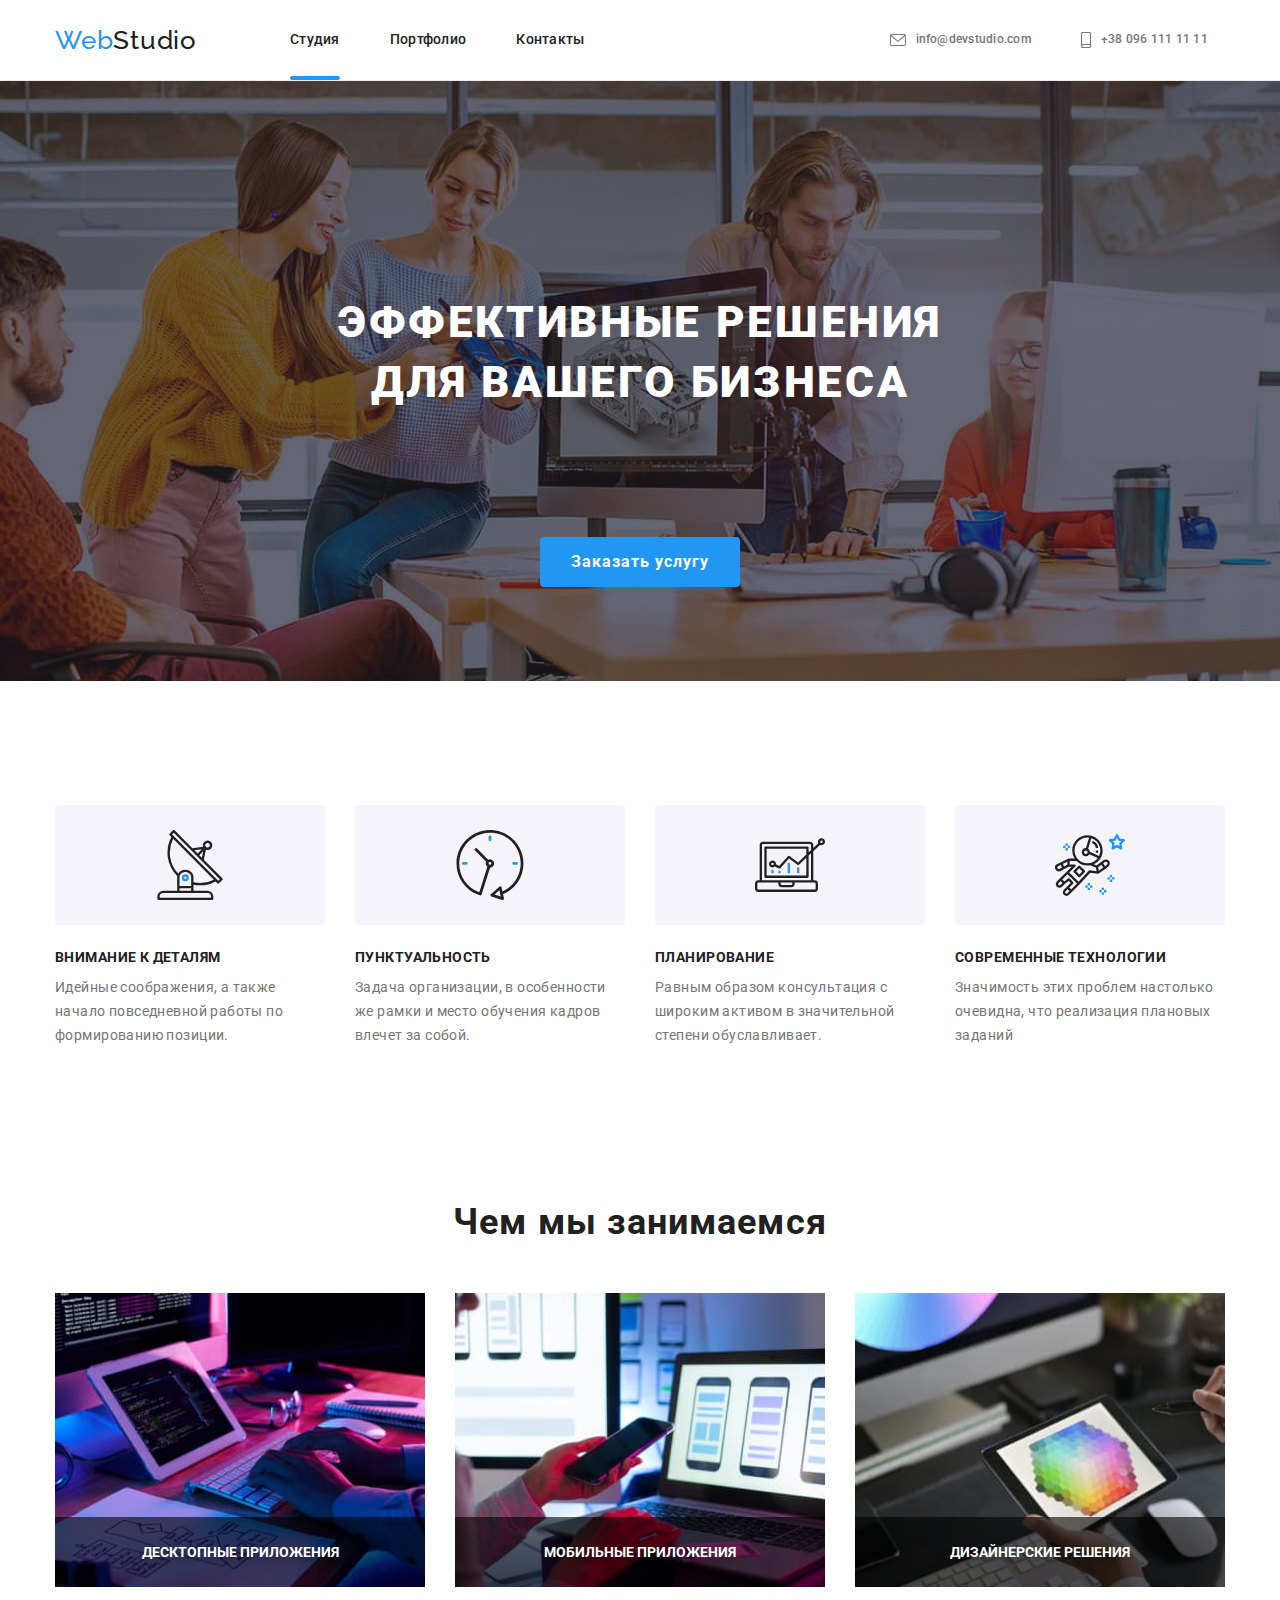
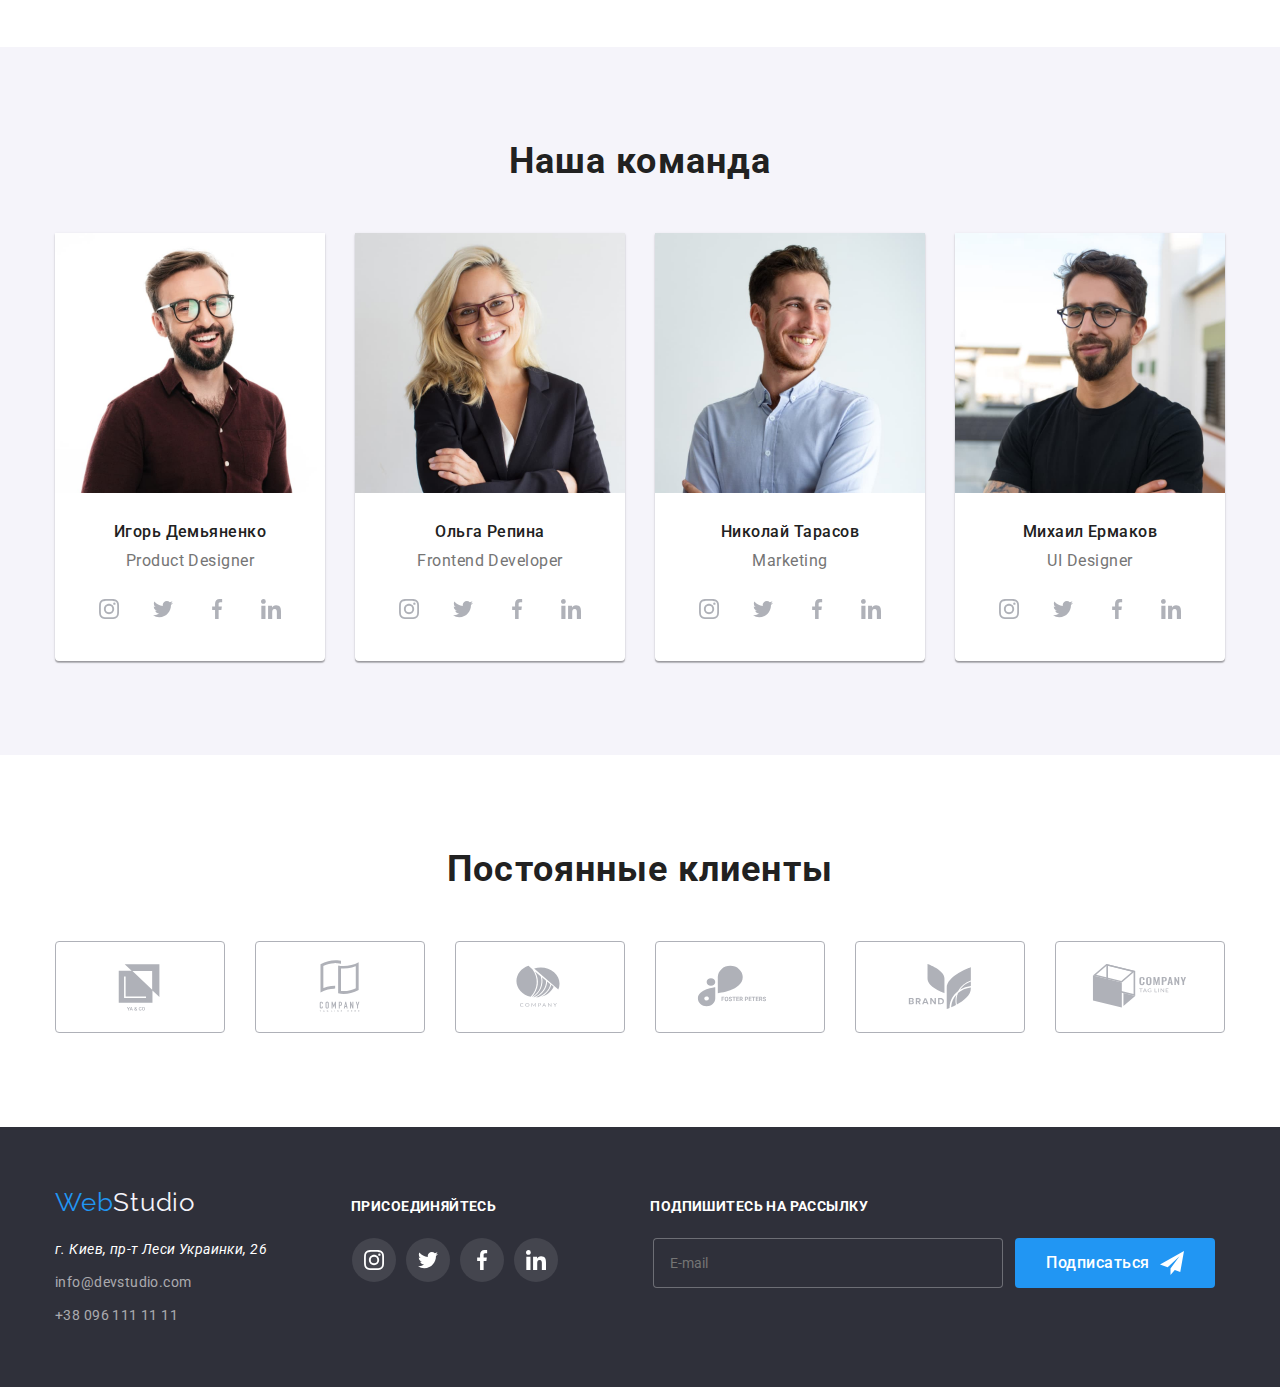
==== index.html @ 276375ad "12" ====
<!DOCTYPE html>
<html lang="ru">

<head>
  <meta charset="UTF-8" />
  <meta http-equiv="X-UA-Compatible" content="IE=edge" />
  <meta name="viewport" content="width=device-width, initial-scale=1.0" />
  <title>WebStudio</title>

  <!-- Fons -->
  <link rel="preconnect" href="https://fonts.googleapis.com">
  <link rel="preconnect" href="https://fonts.gstatic.com" crossorigin>
  <link href="https://fonts.googleapis.com/css2?family=Raleway:wght@700&family=Roboto:wght@400;500;700;900&display=swap"
    rel="stylesheet">

  <!-- Normalize -->

  <link rel="stylesheet" href="https://cdn.jsdelivr.net/npm/modern-normalize@1.1.0/modern-normalize.min.css">

  <!-- Castom styles -->
  <link rel="stylesheet" href="./css/main.min.css">
  <link rel="stylesheet" href="./css/styles.css">
</head>

<body>
  <!-- Heder section -->
  <header class=" header">
    <div class="container header-container">
      <a class="header-logo link" href="./index.html"><span class="span">Web</span>Studio</a>

      <button class="mobile-menu-btn" type="button" data-menu-button>
        <svg class="mobile-menu-icon" width="24" height="16">
          <use class="mobile-menu-burger" href="./images/image.svg#burger-open"></use>
          <use class="mobile-menu-close" href="./images/image.svg#burger-close"></use>
        </svg>
      </button>



      <nav class="header-nav">
        <ul class="header-list list">
          <li class="header-item">
            <a class="header-link link current-link" href="./index.html">Студия</a>
          </li>
          <li class="header-item">
            <a class="header-link link" href="./portfolio.html">Портфолио</a>
          </li>
          <li class="header-item">
            <a class="header-link link" href="">Контакты</a>
          </li>
        </ul>
      </nav>
      <div class="header-group">
        <a class="header-contact link header-group-mail header-mail-svg" href="mailto:info@devstudio.com">
          <svg class="header-contact-svg header-contact-mail-svg" width="16" height="12">
            <use href="./images/image.svg#icon-envelope"></use>
          </svg>info@devstudio.com
        </a>
        <a class="header-contact link" href="tel:+380961111111">
          <svg class="header-contact-svg" width="10" height="16">
            <use href="./images/image.svg#icon-smartphone"></use>
          </svg>+38 096 111 11 11
        </a>
      </div>
    </div>
  </header>

  <!-- Main content -->
  <main>
    <!-- Hero section -->
    <section class="hero">
      <div class="container">
        <h1 class="hero-h1">ЭФФЕКТИВНЫЕ РЕШЕНИЯ <br /> ДЛЯ ВАШЕГО БИЗНЕСА</h1>
        <button class="button" type="button" data-modal-open>Заказать услугу</button>
      </div>
    </section>

    <!-- About section -->
    <section class="about">
      <div class="about-div container">
        <ul class="about-container card-set list">
          <li class="about-container__item card-set__item">
            <div class="about-container__img">
              <svg class="" width="70" height="70">
                <use href="./images/image.svg#icon-antenna"></use>
              </svg>
            </div>
            <h3 class="about-h3">ВНИМАНИЕ К ДЕТАЛЯМ</h3>
            <p class="about-text">Идейные соображения, а также начало повседневной работы по
              формированию позиции.</p>
          </li>
          <li class="about-container__item card-set__item">
            <div class="about-container__img">
              <svg class="" width="70" height="70">
                <use href="./images/image.svg#icon-clock"></use>
              </svg>
            </div>
            <h3 class="about-h3">ПУНКТУАЛЬНОСТЬ</h3>
            <p class="about-text">Задача организации, в особенности же рамки и место обучения кадров
              влечет за собой.</p>
          </li>
          <li class="about-container__item card-set__item">
            <div class="about-container__img">
              <svg class="" width="70" height="70">
                <use href="./images/image.svg#icon-diagram"></use>
              </svg>
            </div>
            <h3 class="about-h3">ПЛАНИРОВАНИЕ</h3>
            <p class="about-text">Равным образом консультация с широким активом в значительной степени
              обуславливает.</p>
          </li>
          <li class="about-container__item card-set__item">
            <div class="about-container__img">
              <svg class="" width="70" height="70">
                <use href="./images/image.svg#icon-astronaut"></use>
              </svg>
            </div>
            <h3 class="about-h3">СОВРЕМЕННЫЕ ТЕХНОЛОГИИ</h3>
            <p class="about-text">Значимость этих проблем настолько очевидна, что реализация плановых
              заданий</p>
          </li>
        </ul>
      </div>
    </section>
    <!-- Services section -->
    <section class="services">
      <div class="container">
        <h2 class="title_h2">Чем мы занимаемся</h2>
        <ul class="services-list list card-set">
          <li class="services-item card-set__item">
            <div class="services-item__img">
              <img class="services-item__svg" src="./images/peculiarities-content/img-1.jpg"
                alt="Создание кода на планшете" width="370" height="294" />
              <p class="services-text">Десктопные приложения</p>
            </div>
          </li>
          <li class="services-item card-set__item">
            <div class="services-item__img">
              <img class="services-item__svg" src="./images/peculiarities-content/img-2.jpg"
                alt="Создание кода на телефоне" width="370" height="294" />
              <p class="services-text">Мобильные приложения</p>
            </div>
          </li>
          <li class="services-item card-set__item">
            <div class="services-item__img">
              <img class="services-item__svg" src="./images/peculiarities-content/img-3.jpg"
                alt="Создание векторного изображения" width="370" height="294" />
              <p class="services-text">Дизайнерские решения</p>
            </div>
          </li>
        </ul>
      </div>
    </section>
    <!-- Team section -->
    <section class="team">
      <div class="container">
        <h2 class="title_h2">Наша команда</h2>
        <ul class="team-list card-set list">
          <li class="team-item card-set__item">
            <img class="img_team" src="./images/team-content/img-1.jpg" alt="Игорь Демьяненко" width="270" height="" />
            <div class="team-card">
              <h3 class="team-item__name">Игорь Демьяненко</h3>
              <p class="team-item__job" lang="en">Product Designer</p>
              <ul class="team-list-icon list">
                <li class="team-list-icon__item">
                  <a class="team-list-icon__img link" href="">
                    <svg class="team-list-icon__svg" width="20" height="20">
                      <use href="./images/image.svg#icon-instagram"></use>
                    </svg>
                  </a>
                </li>
                <li class="team-list-icon__item">
                  <a class="team-list-icon__img link" href="">
                    <svg class="team-list-icon__svg" width="20" height="20">
                      <use href="./images/image.svg#icon-twitter"></use>
                    </svg>
                  </a>
                </li>
                <li class="team-list-icon__item">
                  <a class="team-list-icon__img link" href="">
                    <svg class="team-list-icon__svg" width="20" height="20">
                      <use href="./images/image.svg#icon-facebook"></use>
                    </svg>
                  </a>
                </li>
                <li class="team-list-icon__item">
                  <a class="team-list-icon__img link" href="">
                    <svg class="team-list-icon__svg" width="20" height="20">
                      <use href="./images/image.svg#icon-linkedin"></use>
                    </svg>
                  </a>
                </li>
              </ul>
            </div>
          </li>
          <li class="team-item card-set__item">
            <img class="img_team" src="./images/team-content/img-2.jpg" alt="Ольга Репина" width="270" height="260" />
            <div class="team-card">
              <h3 class="team-item__name">Ольга Репина</h3>
              <p class="team-item__job" lang="en">Frontend Developer</p>
              <ul class="team-list-icon list">
                <li class="team-list-icon__item">
                  <a class="team-list-icon__img link" href="">
                    <svg class="team-list-icon__svg" width="20" height="20">
                      <use href="./images/image.svg#icon-instagram"></use>
                    </svg>
                  </a>
                </li>
                <li class="team-list-icon__item">
                  <a class="team-list-icon__img link" href="">
                    <svg class="team-list-icon__svg" width="20" height="20">
                      <use href="./images/image.svg#icon-twitter"></use>
                    </svg>
                  </a>
                </li>
                <li class="team-list-icon__item">
                  <a class="team-list-icon__img link" href="">
                    <svg class="team-list-icon__svg" width="20" height="20">
                      <use href="./images/image.svg#icon-facebook"></use>
                    </svg>
                  </a>
                </li>
                <li class="team-list-icon__item">
                  <a class="team-list-icon__img link" href="">
                    <svg class="team-list-icon__svg" width="20" height="20">
                      <use href="./images/image.svg#icon-linkedin"></use>
                    </svg>
                  </a>
                </li>
              </ul>
            </div>
          </li>
          <li class="team-item card-set__item">
            <img class="img_team" src="./images/team-content/img-3.jpg" alt="Николай Тарасов" width="270"
              height="260" />
            <div class="team-card">
              <h3 class="team-item__name">Николай Тарасов</h3>
              <p class="team-item__job" lang="en">Marketing</p>
              <ul class="team-list-icon list">
                <li class="team-list-icon__item">
                  <a class="team-list-icon__img link" href="">
                    <svg class="team-list-icon__svg" width="20" height="20">
                      <use href="./images/image.svg#icon-instagram"></use>
                    </svg>
                  </a>
                </li>
                <li class="team-list-icon__item">
                  <a class="team-list-icon__img link" href="">
                    <svg class="team-list-icon__svg" width="20" height="20">
                      <use href="./images/image.svg#icon-twitter"></use>
                    </svg>
                  </a>
                </li>
                <li class="team-list-icon__item">
                  <a class="team-list-icon__img link" href="">
                    <svg class="team-list-icon__svg" width="20" height="20">
                      <use href="./images/image.svg#icon-facebook"></use>
                    </svg>
                  </a>
                </li>
                <li class="team-list-icon__item">
                  <a class="team-list-icon__img link" href="">
                    <svg class="team-list-icon__svg" width="20" height="20">
                      <use href="./images/image.svg#icon-linkedin"></use>
                    </svg>
                  </a>
                </li>
              </ul>
            </div>
          </li>
          <li class="team-item card-set__item">
            <img class="img_team" src="./images/team-content/img-4.jpg" alt="Михаил Ермаков" width="270" height="260" />
            <div class="team-card">
              <h3 class="team-item__name">Михаил Ермаков</h3>
              <p class="team-item__job" lang="en">UI Designer</p>
              <ul class="team-list-icon list">
                <li class="team-list-icon__item">
                  <a class="team-list-icon__img link" href="">
                    <svg class="team-list-icon__svg" width="20" height="20">
                      <use href="./images/image.svg#icon-instagram"></use>
                    </svg>
                  </a>
                </li>
                <li class="team-list-icon__item">
                  <a class="team-list-icon__img link" href="">
                    <svg class="team-list-icon__svg" width="20" height="20">
                      <use href="./images/image.svg#icon-twitter"></use>
                    </svg>
                  </a>
                </li>
                <li class="team-list-icon__item">
                  <a class="team-list-icon__img link" href="">
                    <svg class="team-list-icon__svg" width="20" height="20">
                      <use href="./images/image.svg#icon-facebook"></use>
                    </svg>
                  </a>
                </li>
                <li class="team-list-icon__item">
                  <a class="team-list-icon__img link" href="">
                    <svg class="team-list-icon__svg" width="20" height="20">
                      <use href="./images/image.svg#icon-linkedin"></use>
                    </svg>
                  </a>
                </li>
              </ul>
            </div>
          </li>
        </ul>
      </div>
    </section>
  </main>
  <!-- Customers -->
  <section class="customers">
    <div class="container">
      <h2 class="title_h2">Постоянные клиенты</h2>
      <ul class="customers-list list">
        <li class="customers-list_item">
          <a class="customers-list_button link" href="">
            <svg class="customers-list_svg" width="106" height="60">
              <use href="./images/image.svg#icon-logo-1"></use>
            </svg>
          </a>
        </li>
        <li class="customers-list_item">
          <a class="customers-list_button link" href="">
            <svg class="customers-list_svg" width="106" height="60">
              <use href="./images/image.svg#icon-logo-2"></use>
            </svg>
          </a>
        </li>
        <li class="customers-list_item">
          <a class="customers-list_button link" href="">
            <svg class="customers-list_svg" width="106" height="60">
              <use href="./images/image.svg#icon-logo-3"></use>
            </svg>
          </a>
        </li>
        <li class="customers-list_item">
          <a class="customers-list_button link" href="">
            <svg class="customers-list_svg" width="106" height="60">
              <use href="./images/image.svg#icon-logo-4"></use>
            </svg>
          </a>
        </li>
        <li class="customers-list_item">
          <a class="customers-list_button link" href="">
            <svg class="customers-list_svg" width="106" height="60">
              <use href="./images/image.svg#icon-logo-5"></use>
            </svg>
          </a>
        </li>
        <li class="customers-list_item">
          <a class="customers-list_button link" href="">
            <svg class="customers-list_svg" width="106" height="60">
              <use href="./images/image.svg#icon-logo-6"></use>
            </svg>
          </a>
        </li>
      </ul>
    </div>
  </section>

  <!-- Footer section -->

  <footer class="footer">
    <div class="footer-had container">
      <a class="logo" href="./index.html" lang="en"><span class="span">Web</span>Studio</a>
      <h2 class="footer-h2">ПРИСОЕДИНЯЙТЕСЬ</h2>
      <h2 class="footer-newsletter">Подпишитесь на рассылку</h2>


    </div>
    <div class="container footer-adress-all">
      <div class="footer-address">
        <address class="footer-address-title">
          <a class="address link" href="https://goo.gl/maps/yoaocX4PHPZH4iD27">г. Киев, пр-т Леси Украинки,
            26</a>
        </address>
        <ul class="list">
          <li><a class="contact link footer-list-item" href="mailto:info@devstudio.com">info@devstudio.com</a>
          </li>
          <li><a class="contact link" href="tel:+380961111111">+38 096 111 11 11</a></li>
        </ul>
      </div>
      <h2 class="footer-h2-new">ПРИСОЕДИНЯЙТЕСЬ</h2>
      <div class="footer-soucial">
        <ul class="list-icon-f list">
          <li class="team-item-icon-f">
            <a class="team-icon-a-f link" href="">
              <svg class="team-icon-svg-f" width="20" height="20">
                <use href="./images/image.svg#icon-instagram"></use>
              </svg>
            </a>
          </li>
          <li class="team-item-icon-f">
            <a class="team-icon-a-f link" href="">
              <svg class="team-icon-svg-f" width="20" height="20">
                <use href="./images/image.svg#icon-twitter"></use>
              </svg>
            </a>
          </li>
          <li class="team-item-icon-f">
            <a class="team-icon-a-f link" href="">
              <svg class="team-icon-svg-f" width="20" height="20">
                <use href="./images/image.svg#icon-facebook"></use>
              </svg>
            </a>
          </li>
          <li class="team-item-icon-f">
            <a class="team-icon-a-f link" href="">
              <svg class="team-icon-svg-f" width="20" height="20">
                <use href="./images/image.svg#icon-linkedin"></use>
              </svg>
            </a>
          </li>
        </ul>
      </div>
      <h2 class="footer-newsletter-new">Подпишитесь на рассылку</h2>
      <div class="footer-label">
        <form class="footer-sing">
          <label>
            <input class="footer-input-email" type="email" name="email" placeholder="E-mail">
          </label>
          <button class="footer-buttun-sing" type="submit"><span class="footer-button-subscribe">Подписаться</span>
            <svg class="footer-buttun-sing-svg" width="24" height="24">
              <use href="./images/image.svg#icon-telegram"></use>
            </svg>
          </button>
        </form>
      </div>
    </div>
    <h2 class="footer-newsletter-new-tablet">Подпишитесь на рассылку</h2>
    <div class="footer-label-new">
      <form class="footer-sing">
        <label>
          <input class="footer-input-email" type="email" name="email" placeholder="E-mail">
        </label>
        <button class="footer-buttun-sing" type="submit"><span class="footer-button-subscribe">Подписаться</span>
          <svg class="footer-buttun-sing-svg" width="24" height="24">
            <use href="./images/image.svg#icon-telegram"></use>
          </svg>
        </button>
      </form>
    </div>
  </footer>

  <!-- Модалка -->
  <div class="backdrop is-hidden" data-modal>
    <div class="modal">
      <button class="button-close" type="button" data-modal-close>
        <svg class="button-svg" width="18" height="18">
          <use href="./images/image.svg#button_clouse"></use>
        </svg>
      </button>
      <form class="modal-form">
        <h2 class="modal-text">Оставьте свои данные, мы вам перезвоним</h2>
        <div class="modal-field">
          <label for="name" class="form-label">Имя</label>
          <div class="modal_icon">
            <svg class="form-icon" width="18" height="18">
              <use href="./images/image.svg#icon-person"></use>
            </svg>
            <input type="text" class="form-input" name="name" id="name" />
          </div>
        </div>
        <div class="modal-field">
          <label for="tel" class="form-label">Телефон</label>
          <div class="modal_icon">
            <svg class="form-icon" width="18" height="18">
              <use href="./images/image.svg#icon-phone"></use>
            </svg>
            <input type="tel" class="form-input" name="tel" id="tel" />
          </div>
        </div>
        <div class="modal-field">
          <label for="mail" class="form-label">Почта</label>
          <div class="modal_icon">
            <svg class="form-icon" width="18" height="18">
              <use href="./images/image.svg#icon-email-black"></use>
            </svg>
            <input type="email" class="form-input" name="mail" id="mail" />
          </div>
        </div>
        <div class="modal-field">
          <label for="comment" class="form-label">Комментарий</label>
          <textarea name="" class="form-textarea" id="comment" rows="10" placeholder="Введите текст"></textarea>
        </div>
        <div class="modal-checkbox">
          <label class="modal-polici">
            <input type="checkbox" class="form-checkbox-input" name="topic" value="polici" id="polici">
            <span class="form-icon-checkbox"></span>
            <span class="form-checkbox-agreement">
              Cоглашаюсь с рассылкой и принимаю<a class="modal-polici-link" href="">Условия договора</a>
            </span>
          </label>
        </div>
        <button class="modal-button" type="submit">Отправить</button>
      </form>
    </div>
  </div>

  <!-- Мобільне меню -->
  <div class="mobile-menu" data-menu>
    <ul class="mobile-menu-nav list">
      <li class="mobile-menu-nav-item">
        <a class="link current-mobile-menu" href="./index.html">Студия</a>
      </li>
      <li class="mobile-menu-nav-item">
        <a class="link mob-menu-color" href="./portfolio.html">Портфолио</a>
      </li>
      <li class="mobile-menu-nav-item">
        <a class="link mob-menu-color" href="">Контакты</a>
      </li>
    </ul>
    <ul class="mobile-menu-contacts list">
      <li class="mobile-menu-contacts-item">
        <a class="link accent" href="tel:+380961111111">+38 096 111 11 11</a>
      </li>
      <li class="mobile-menu-contacts-item">
        <a class="link mob-menu-color" href="mailto:info@devstudio.com">info@devstudio.com</a>
      </li>
    </ul>
    <ul class="mobile-menu-socials list">
      <li class="mobile-menu-socials-item">
        <a class="mobile-menu-socials-link mob-menu-color link" href="">Instagram</a>
      </li>
      <li class="mobile-menu-socials-item">
        <a class="mobile-menu-socials-link mob-menu-color link" href="">Twitter</a>
      </li>
      <li class="mobile-menu-socials-item">
        <a class="mobile-menu-socials-link mob-menu-color link" href="">Facebook</a>
      </li>
      <li class="mobile-menu-socials-item">
        <a class="mobile-menu-socials-link mob-menu-color link" href="">LinkedIn</a>
      </li>
    </ul>
  </div>

  <script src="./js/modal.js"></script>
  <script src="./js/menu.js"></script>
</body>

</html>
---- css/main.min.css ----
:root{--main-font: "Roboto";--secondary-font: "Raleway";--acent-color: #2196f3;--secondary-color: #188ce8;--white-color: white;--border-bottom-color: #ececec;--header-color: #212121;--label-color: #757575;--border-checkbox: #2a2a2a;--logo-color:#f5f4fa;--footer-backgroung:#2f303a;--modal-form:rgba(33, 33, 33, 0.2);--border-color:#eeeeee;--team-list-color:#afb1b8;--items: 4;--indent: 30px;--anim-slow: 250ms cubic-bezier(0.4, 0, 0.2, 1)}body{font-family:"Roboto",sans-serif;font-size:14px;line-height:1.71}h1,h2,h3,h4,p{margin:0}.img{display:block;max-width:100%;height:auto}.link{text-decoration:none}.list{list-style:none;margin:0;padding:0}.pading{padding:0}.img_team{display:block;width:100%;height:auto}.card-set{display:-webkit-box;display:-ms-flexbox;display:flex;-ms-flex-wrap:wrap;flex-wrap:wrap;gap:var(--indent)}.card-set__item{-ms-flex-preferred-size:calc((100% - var(--indent)*(var(--items) - 1))/var(--items));flex-basis:calc((100% - var(--indent)*(var(--items) - 1))/var(--items))}.button-close{position:absolute;-webkit-transform:translate(-25%, 25%);transform:translate(-25%, 25%);top:0;right:0;display:-webkit-box;display:-ms-flexbox;display:flex;-webkit-box-align:center;-ms-flex-align:center;align-items:center;-webkit-box-pack:center;-ms-flex-pack:center;justify-content:center;width:30px;height:30px;border:1px solid rgba(0,0,0,.1);border-radius:50%;background-color:var(--white-color);cursor:pointer;-webkit-transition:var(--anim-slow);transition:var(--anim-slow)}.button-close:hover,.button-close:focus{fill:var(--secondary-color);border-color:var(--secondary-color);-webkit-transition:var(--anim-slow);transition:var(--anim-slow)}.hero .button{font-family:"roboto",sans-serif;font-weight:700;font-size:16px;line-height:1.88;letter-spacing:.06em;color:var(--white-color);background-color:var(--acent-color);border:none;cursor:pointer;margin-top:30px;width:200px;height:50px;border-radius:4px;-webkit-transition:var(--anim-slow);transition:var(--anim-slow)}.hero .button.button:hover,.hero .button .button:focus{background-color:var(--secondary-color);-webkit-transition:var(--anim-slow);transition:var(--anim-slow)}.modal-button{margin-left:auto;margin-right:auto;margin-top:25px;width:200px;height:50px;border-radius:4px;background-color:var(--acent-color);border:none;color:var(--white-color);-webkit-transition:var(--anim-slow);transition:var(--anim-slow);cursor:pointer;-webkit-box-shadow:0px 1px 1px rgba(0,0,0,.12),0px 4px 4px rgba(0,0,0,.06),1px 4px 6px rgba(0,0,0,.16);box-shadow:0px 1px 1px rgba(0,0,0,.12),0px 4px 4px rgba(0,0,0,.06),1px 4px 6px rgba(0,0,0,.16);font-size:16px;font-weight:700;line-height:1.88;letter-spacing:.06em}.modal-button:hover,.modal-button:focus{background-color:var(--secondary-color);-webkit-transition:var(--anim-slow);transition:var(--anim-slow)}.container{width:100%;padding-left:15px;padding-right:15px;margin-left:auto;margin-right:auto}@media screen and (min-width: 480px){.container{max-width:480px}}@media screen and (min-width: 768px){.container{max-width:768px}}@media screen and (min-width: 1200px){.container{max-width:1200px}}.span{color:var(--acent-color)}.current-link{position:relative;color:var(--acent-color);display:-webkit-box;display:-ms-flexbox;display:flex;-webkit-box-align:center;-ms-flex-align:center;align-items:center}.current-link::before{content:"";position:absolute;bottom:0%;left:0%;width:100%;height:4px;display:inline-block;margin-right:10px;background-color:var(--acent-color);border-radius:2px}.backdrop{position:fixed;top:0;left:0;width:100%;height:100%;background-color:rgba(0,0,0,.2);opacity:1;-webkit-transition:opacity var(--anim-slow);transition:opacity var(--anim-slow)}.backdrop.is-hidden{opacity:0;pointer-events:none}.backdrop.is-hidden .modal{-webkit-transform:translate(-50%, -50%) scale(0.3);transform:translate(-50%, -50%) scale(0.3)}.mobile-menu-btn{background-color:rgba(0,0,0,0);border:none;width:40px;height:40px;display:-webkit-box;display:-ms-flexbox;display:flex;-webkit-box-align:center;-ms-flex-align:center;align-items:center;-webkit-box-pack:center;-ms-flex-pack:center;justify-content:center;margin-left:auto;z-index:1000}@media screen and (min-width: 768px){.mobile-menu-btn{display:none}}.mobile-menu-btn.is-open .mobile-menu-burger{opacity:0}.mobile-menu-close{opacity:0}.mobile-menu-btn.is-open .mobile-menu-close{opacity:1}.mobile-menu-btn:active{fill:var(--acent-color)}.mobile-menu{position:fixed;top:0;left:0;z-index:100;-webkit-transform:translateX(100%);transform:translateX(100%);width:100%;height:100%;padding:48px 40px;display:-webkit-box;display:-ms-flexbox;display:flex;-webkit-box-orient:vertical;-webkit-box-direction:normal;-ms-flex-direction:column;flex-direction:column;background-color:var(--white-color);-webkit-transition:-webkit-transform var(--anim-slow);transition:-webkit-transform var(--anim-slow);transition:transform var(--anim-slow);transition:transform var(--anim-slow), -webkit-transform var(--anim-slow)}.mobile-menu.is-open{-webkit-transform:translateX(0);transform:translateX(0)}.mobile-menu-nav{margin-bottom:auto;font-weight:500;font-size:40px;line-height:1.18;letter-spacing:.02em}.mobile-menu-nav-item:not(:last-child){margin-bottom:32px}.mobile-menu-nav-item .current-mobile-menu{color:#2196f3}.mobile-menu-contacts{margin-bottom:64px;font-weight:500;font-size:24px;line-height:1.22;letter-spacing:.02em;color:var(--label-color)}.mobile-menu-contacts-item:not(:last-child){margin-bottom:32px}.mobile-menu-contacts-item .accent{font-size:34px;color:var(--acent-color)}.mobile-menu-socials{display:-webkit-box;display:-ms-flexbox;display:flex;-webkit-box-align:center;-ms-flex-align:center;align-items:center;-ms-flex-wrap:wrap;flex-wrap:wrap;gap:10px;font-weight:500;font-size:18px;line-height:1.22;letter-spacing:.02em;color:var(--acent-color)}.mobile-menu-socials-item:not(:last-child) .mobile-menu-socials-link{padding-right:10px;border-right:1px solid rgba(33,33,33,.2)}.mob-menu-color{color:var(--header-color)}.mob-menu-color-contacts{color:var(--label-color)}.header-nav{display:none}@media screen and (min-width: 768px){.header-nav{display:block}}@media screen and (min-width: 1200px){.header-nav{display:block}}.header-group{display:none}@media screen and (min-width: 768px){.header-group{display:block;margin-left:80px}}@media screen and (min-width: 1200px){.header-group{display:-webkit-box;display:-ms-flexbox;display:flex;gap:50px;margin-left:305px}}.header{display:-webkit-box;display:-ms-flexbox;display:flex;font-weight:500;font-size:14px;line-height:1.14;letter-spacing:.02em;color:var(--header-color);border-bottom-width:1px;border-bottom-style:solid;border-bottom-color:var(--border-bottom-color);z-index:10}.header .header-logo{font-family:var(--secondary-font);font-size:26px;line-height:1.19;letter-spacing:.03em;text-decoration:none;color:var(--header-color)}.header .header-container{display:-webkit-box;display:-ms-flexbox;display:flex;-webkit-box-align:center;-ms-flex-align:center;align-items:center}.header-list{display:-webkit-box;display:-ms-flexbox;display:flex;-ms-flex-wrap:wrap-reverse;flex-wrap:wrap-reverse;gap:50px}@media screen and (min-width: 768px){.header-list{margin-left:78px}}@media screen and (min-width: 1200px){.header-list{margin-left:93px}}.header-link{position:relative;display:block;padding-top:32px;padding-bottom:32px;font-weight:500;font-size:14px;line-height:1.14;letter-spacing:.02em;color:var(--header-color);-webkit-transition:var(--anim-slow);transition:var(--anim-slow)}.header-link::after{content:"";position:absolute;left:0%;bottom:0%;display:block;width:100%;height:4px;background-color:var(--acent-color);border-radius:2px;display:none}.header-link:hover::after{display:block}.header-link:hover,.header-link:focus{color:var(--acent-color)}.header-contact-svg{fill:currentColor;margin-right:10px;text-align:center}.header-contact{display:-webkit-box;display:-ms-flexbox;display:flex;-webkit-box-align:center;-ms-flex-align:center;align-items:center;font-weight:500;font-size:14px;line-height:1.14;letter-spacing:.02em;color:var(--label-color);-webkit-transition:var(--anim-slow);transition:var(--anim-slow)}@media screen and (min-width: 768px){.header-contact{font-size:12px;line-height:1.16;letter-spacing:.02em;color:#757575}}.header-contact:hover,.header-contact:focus{color:var(--acent-color)}@media screen and (min-width: 768px){.header-group-mail{padding-bottom:10px}}@media screen and (min-width: 1200px){.header-group-mail{padding-bottom:0}}.hero{background-color:var(--footer-backgroung);text-align:center;padding-top:200px;padding-bottom:200px;background:-webkit-gradient(linear, left top, right top, from(rgba(47, 48, 58, 0.4)), to(rgba(47, 48, 58, 0.4))),url(../images/unique-content/img_bg.jpg);background:linear-gradient(to right, rgba(47, 48, 58, 0.4), rgba(47, 48, 58, 0.4)),url(../images/unique-content/img_bg.jpg);background-repeat:no-repeat;background-position:center;background-size:cover;max-width:480px;max-height:400px;margin-left:auto;margin-right:auto}@media screen and (min-width: 768px){.hero{padding-top:60px;padding-bottom:60px;max-width:758px;max-height:400px}}@media screen and (min-width: 1200px){.hero{padding-top:118px;padding-bottom:118px;max-width:1600px;max-height:600px}}.hero-h1{font-weight:900;font-size:26px;line-height:1.62;text-align:center;letter-spacing:.06em;color:var(--white-color)}@media screen and (min-width: 768px){.hero-h1{padding-top:60px;padding-bottom:60px}}@media screen and (min-width: 1200px){.hero-h1{padding-top:94px;padding-bottom:94px;font-size:44px;line-height:1.36;text-align:center}}.modal{position:absolute;top:50%;left:50%;width:450px;height:609px;background-color:var(--white-color);border-radius:5px;-webkit-transform:translate(-50%, -50%) scale(1);transform:translate(-50%, -50%) scale(1);-webkit-transition:var(--anim-slow);transition:var(--anim-slow)}@media screen and (min-width: 1200px){.modal{width:528px;height:581px}}.modal-form{padding:40px;display:-webkit-box;display:-ms-flexbox;display:flex;-webkit-box-orient:vertical;-webkit-box-direction:normal;-ms-flex-direction:column;flex-direction:column;width:100%;color:var(--modal-form)}.modal-text{color:var(--header-color);width:370px;line-height:1.15;display:-webkit-box;display:-ms-flexbox;display:flex;-webkit-box-pack:center;-ms-flex-pack:center;justify-content:center;text-align:center}@media screen and (min-width: 1200px){.modal-text{width:448px;line-height:1.15}}.modal-field{display:-webkit-box;display:-ms-flexbox;display:flex;-webkit-box-orient:vertical;-webkit-box-direction:normal;-ms-flex-direction:column;flex-direction:column;text-align:left;margin-top:10px;font-size:12px;line-height:1.4}.modal-field:first-child{margin-top:0}.modal-field input{padding-left:36px;padding-top:11px;padding-bottom:11px}.modal-field textarea{padding:12px 16px}.form-label{color:var(--label-color);margin-bottom:4px}.form-checkbox-input{position:absolute;white-space:nowrap;width:1px;height:1px;overflow:hidden;border:0;padding:0;clip:rect(0 0 0 0);-webkit-clip-path:inset(50%);clip-path:inset(50%);margin:-1px}.form-checkbox-agreement{margin-left:4px;font-size:12px;line-height:1.16;letter-spacing:.03em;-webkit-user-select:none;-moz-user-select:none;-ms-user-select:none;user-select:none}@media screen and (min-width: 1200px){.form-checkbox-agreement{font-size:14px;line-height:1.46}}.modal-polici{display:-webkit-box;display:-ms-flexbox;display:flex;-webkit-box-align:center;-ms-flex-align:center;align-items:center;-webkit-box-pack:center;-ms-flex-pack:center;justify-content:center;color:var(--label-color)}.modal-polici-link{margin-left:4px;color:var(--acent-color)}.modal_icon{position:relative}.form-icon{position:absolute;top:27%;-webkit-transform:translate(60%);transform:translate(60%)}.form-input{width:370px;height:40px;cursor:pointer;border:1px solid rgba(33,33,33,.2);border-radius:4px;-webkit-transition:var(--anim-slow);transition:var(--anim-slow)}.form-input:focus{outline:var(--acent-color);border:1px solid var(--secondary-color);-webkit-transition:var(--anim-slow);transition:var(--anim-slow)}@media screen and (min-width: 1200px){.form-input{width:448px}}.form-textarea{display:block;resize:none;height:120px;cursor:pointer;border:1px solid rgba(33,33,33,.2);border-radius:4px}.form-textarea:focus{outline:var(--acent-color);border:1px solid var(--secondary-color);-webkit-transition:var(--anim-slow);transition:var(--anim-slow)}.modal_icon:focus-within .form-icon{fill:var(--acent-color);outline:var(--acent-color);-webkit-transition:var(--anim-slow);transition:var(--anim-slow)}.form-icon-checkbox{display:-webkit-box;display:-ms-flexbox;display:flex;-webkit-box-pack:center;-ms-flex-pack:center;justify-content:center;-webkit-box-align:center;-ms-flex-align:center;align-items:center;width:15px;height:15px;border:2px solid var(--border-checkbox);border-radius:4px;background-repeat:no-repeat;background-position:center}.form-checkbox-input:checked+.form-icon-checkbox{border-color:var(--acent-color);background-color:var(--acent-color);background-image:url(../images/modalka/icon-check-white.svg);background-size:contain;background-origin:content-box;-webkit-transition:var(--anim-slow);transition:var(--anim-slow)}.modal-checkbox{display:inline-block;margin-top:20px}.about{padding-top:60px;padding-bottom:60px}@media screen and (min-width: 768px){.about{padding-top:60px;padding-bottom:60px}}@media screen and (min-width: 1200px){.about{padding-top:94px;padding-bottom:94px}}.about-container{display:-webkit-box;display:-ms-flexbox;display:flex;-webkit-box-pack:center;-ms-flex-pack:center;justify-content:center;gap:30px}@media screen and (min-width: 768px){.about-container{display:-webkit-box;display:-ms-flexbox;display:flex;-ms-flex-wrap:wrap;flex-wrap:wrap}}.about-container__item{--items: 1}@media screen and (min-width: 768px){.about-container__item{--items: 2}}@media screen and (min-width: 1200px){.about-container__item{--items: 4}}.about-container__img{display:-webkit-box;display:-ms-flexbox;display:flex;-webkit-box-pack:center;-ms-flex-pack:center;justify-content:center;-webkit-box-align:center;-ms-flex-align:center;align-items:center;width:450px;height:120px;gap:30px;border-radius:4px;background-color:#f5f4fa}@media screen and (min-width: 768px){.about-container__img{max-width:354px}}@media screen and (min-width: 1200px){.about-container__img{max-width:270px}}.about-div{padding-top:30px}.about-h3{font-weight:700;font-size:14px;line-height:1.14;letter-spacing:.03em;color:var(--header-color);margin-top:25px;display:-webkit-box;display:-ms-flexbox;display:flex;-webkit-box-pack:center;-ms-flex-pack:center;justify-content:center}@media screen and (min-width: 768px){.about-h3{display:-webkit-box;display:-ms-flexbox;display:flex;-webkit-box-pack:start;-ms-flex-pack:start;justify-content:flex-start}}@media screen and (min-width: 1200px){.about-h3{display:-webkit-box;display:-ms-flexbox;display:flex;-webkit-box-pack:start;-ms-flex-pack:start;justify-content:flex-start}}.about-text{font-size:14px;line-height:1.71;letter-spacing:.03em;color:var(--label-color);margin-top:10px}.services{padding-top:60px;padding-bottom:60px}@media screen and (max-width: 1199px){.services{display:none}}.services-list{margin-top:50px;display:-webkit-box;display:-ms-flexbox;display:flex;-webkit-box-pack:center;-ms-flex-pack:center;justify-content:center}.services-item__img{position:relative}.services-item__svg{display:block}.title_h2{font-weight:700;font-size:36px;line-height:1.16;text-align:center;letter-spacing:.03em;color:var(--header-color)}.services-text{bottom:0%;position:absolute;display:-webkit-box;display:-ms-flexbox;display:flex;-webkit-box-pack:center;-ms-flex-pack:center;justify-content:center;-webkit-box-align:center;-ms-flex-align:center;align-items:center;width:100%;height:70px;font-weight:700;line-height:1.14px;text-transform:uppercase;color:var(--white-color);background-color:rgba(0,0,0,.6);text-shadow:0px 4px 4px rgba(0,0,0,.25)}.team{background-color:var(--logo-color);padding-top:60px;padding-bottom:60px}@media screen and (min-width: 768px){.team{padding-top:60px;padding-bottom:60px}}@media screen and (min-width: 1200px){.team{padding-top:94px;padding-bottom:94px}}.team-list{margin-top:50px;display:-webkit-box;display:-ms-flexbox;display:flex;-webkit-box-pack:center;-ms-flex-pack:center;justify-content:center}@media screen and (min-width: 768px){.team-list{display:-webkit-box;display:-ms-flexbox;display:flex;-ms-flex-wrap:wrap;flex-wrap:wrap}}.team-list .team-item{-webkit-box-shadow:0px 1px 3px rgba(0,0,0,.12),0px 1px 1px rgba(0,0,0,.14),0px 2px 1px rgba(0,0,0,.2);box-shadow:0px 1px 3px rgba(0,0,0,.12),0px 1px 1px rgba(0,0,0,.14),0px 2px 1px rgba(0,0,0,.2);border-radius:0px 0px 4px 4px;background-color:var(--white-color)}.team-list .team-card{padding-top:30px;padding-bottom:30px;width:450px}@media screen and (min-width: 768px){.team-list .team-card{width:354px}}@media screen and (min-width: 1200px){.team-list .team-card{width:270px}}.team-list .team-list-icon{display:-webkit-box;display:-ms-flexbox;display:flex;margin-top:16px;-webkit-box-align:center;-ms-flex-align:center;align-items:center;-webkit-box-pack:center;-ms-flex-pack:center;justify-content:center;gap:10px}.team-list-icon__img{display:-webkit-box;display:-ms-flexbox;display:flex;-webkit-box-align:center;-ms-flex-align:center;align-items:center;-webkit-box-pack:center;-ms-flex-pack:center;justify-content:center;width:44px;height:44px;border-radius:50%;color:var(--team-list-color);-webkit-transition:var(--anim-slow);transition:var(--anim-slow)}.team-list-icon__img:hover,.team-list-icon__img:focus{background-color:var(--acent-color);color:var(--white-color)}.team-list-icon__svg{width:20px;height:20px;fill:currentColor}.team-item__name{font-weight:500;font-size:16px;line-height:1.18;letter-spacing:.03em;color:var(--header-color);text-align:center}.team-item__job{font-size:16px;line-height:1.18;letter-spacing:.03em;color:var(--label-color);text-align:center;margin-top:10px}.portfolio-list{display:-webkit-box;display:-ms-flexbox;display:flex;-webkit-box-pack:center;-ms-flex-pack:center;justify-content:center}.portfolio-section{padding-top:94px;padding-bottom:94px}.button-item{margin-right:8px}.portfolio .button{font-weight:500;font-size:16px;line-height:1.62;letter-spacing:.03em;padding:6px 22px;border-radius:4px;color:var(--header-color);background-color:var(--logo-color);cursor:pointer;-webkit-transition:var(--anim-slow);transition:var(--anim-slow);border:none}.portfolio .button:hover,.portfolio .button:focus{color:#fff;background-color:var(--acent-color);-webkit-box-shadow:0px 3px 1px rgba(0,0,0,.1),0px 1px 2px rgba(0,0,0,.08),0px 2px 2px rgba(0,0,0,.12);box-shadow:0px 3px 1px rgba(0,0,0,.1),0px 1px 2px rgba(0,0,0,.08),0px 2px 2px rgba(0,0,0,.12)}.title{font-weight:700;font-size:18px;line-height:2;letter-spacing:.06em;color:var(--header-color)}.text{font-size:16px;line-height:1.88;letter-spacing:.03em;color:var(--label-color)}.pictures-list{margin-top:50px;display:-webkit-box;display:-ms-flexbox;display:flex;-ms-flex-wrap:wrap;flex-wrap:wrap}.pictures-item{width:370px;margin-right:30px;margin-bottom:30px;cursor:pointer;-webkit-transition:var(--anim-slow);transition:var(--anim-slow)}.pictures-item:hover,.pictures-item:focus{-webkit-box-shadow:0px 1px 1px rgba(0,0,0,.12),0px 4px 4px rgba(0,0,0,.06),1px 4px 6px rgba(0,0,0,.16);box-shadow:0px 1px 1px rgba(0,0,0,.12),0px 4px 4px rgba(0,0,0,.06),1px 4px 6px rgba(0,0,0,.16)}.pictures-item:nth-child(3n){margin-right:0}.pictures-item:nth-last-child(-n+3){margin-bottom:0}.pictures-overlay{position:relative;overflow:hidden}.pictures-desc{position:absolute;bottom:0%;left:0%;-webkit-transform:translateY(100%);transform:translateY(100%);-webkit-transition:var(--anim-slow);transition:var(--anim-slow);width:100%;height:100%;padding:63px 24px;background-color:rgba(33,150,243,.9);color:var(--white-color);font-size:18px;line-height:1.6}.card-wrap{display:block}.card-wrap:hover .pictures-desc,.card-wrap:focus .pictures-desc{-webkit-transform:translateY(0);transform:translateY(0)}.pictures-title-text{padding:20px 24px;border:1px solid var(--border-color);border-top:none}.pictures-img{display:block}.customers{padding-top:60px;padding-bottom:60px}@media screen and (min-width: 768px){.customers{padding-top:60px;padding-bottom:60px}}@media screen and (min-width: 1200px){.customers{padding-top:94px;padding-bottom:94px}}.customers-list{display:-webkit-box;display:-ms-flexbox;display:flex;-ms-flex-wrap:wrap;flex-wrap:wrap;margin-top:50px;gap:var(--indent)}@media screen and (min-width: 768px){.customers-list{display:-webkit-box;display:-ms-flexbox;display:flex;-ms-flex-wrap:wrap;flex-wrap:wrap}}.customers-list_button{display:-webkit-box;display:-ms-flexbox;display:flex;-webkit-box-align:center;-ms-flex-align:center;align-items:center;-webkit-box-pack:center;-ms-flex-pack:center;justify-content:center;width:210px;height:92px;border:1px solid #afb1b8;border-radius:4px;color:#afb1b8;-webkit-transition:color var(--anim-slow),border var(--anim-slow);transition:color var(--anim-slow),border var(--anim-slow)}@media screen and (min-width: 768px){.customers-list_button{width:226px;--items: 3;display:-webkit-box;display:-ms-flexbox;display:flex;-ms-flex-wrap:wrap;flex-wrap:wrap}}@media screen and (min-width: 1200px){.customers-list_button{width:170px}}.customers-list_button:hover,.customers-list_button:focus{border:1px solid var(--acent-color);color:var(--acent-color)}.customers-list_svg{width:106px;height:60px;fill:currentColor;display:-webkit-box;display:-ms-flexbox;display:flex;-webkit-box-pack:center;-ms-flex-pack:center;justify-content:center}.footer{display:block;background-color:var(--footer-backgroung);padding-top:60px;padding-bottom:60px}.footer .logo{font-family:var(--secondary-font);font-size:24px;line-height:1.16;letter-spacing:.03em;text-decoration:none;color:var(--logo-color)}@media screen and (min-width: 768px){.footer .logo{margin-left:115px}}@media screen and (min-width: 1200px){.footer .logo{font-size:26px;line-height:1.19;margin-left:0}}.footer-adress-all{display:block}@media screen and (min-width: 768px){.footer-adress-all{display:-webkit-box;display:-ms-flexbox;display:flex}}@media screen and (min-width: 1200px){.footer-adress-all{display:-webkit-box;display:-ms-flexbox;display:flex}}.footer .span{color:var(--acent-color)}.footer .address{font-weight:400;font-size:14px;line-height:1.71;letter-spacing:.03em;color:var(--white-color)}.footer-address{display:block;margin:auto;text-align:center;margin-top:20px}@media screen and (min-width: 1200px){.footer-address{display:block;text-align:left;margin:0;margin-top:20px}}.footer .contact{font-weight:400;font-size:14px;line-height:1.71;letter-spacing:.03em;color:rgba(255,255,255,.6);-webkit-transition:var(--anim-slow);transition:var(--anim-slow)}.contact:hover,.contact:focus{color:var(--acent-color)}.footer-address-title{margin-bottom:9px}.footer-list-item{display:block;margin-bottom:8px}@media screen and (min-width: 1200px){.footer-list-item{margin-bottom:9px}}.footer-h2{display:none}@media screen and (min-width: 768px){.footer-h2{display:block;margin:auto;text-align:center;margin-left:234px;font-weight:700;font-size:14px;line-height:16px;letter-spacing:.03em;text-transform:uppercase;color:var(--white-color)}}@media screen and (min-width: 1200px){.footer-h2{display:block;margin:0;margin-left:156px;margin-top:0;font-weight:700;font-size:14px;line-height:16px;letter-spacing:.03em;text-transform:uppercase;color:var(--white-color)}}.footer-h2-new{display:block;margin:0 auto;text-align:center;font-weight:700;font-size:14px;line-height:16px;letter-spacing:.03em;text-transform:uppercase;color:var(--white-color);margin-top:60px}@media screen and (min-width: 768px){.footer-h2-new{display:none}}@media screen and (min-width: 1200px){.footer-h2-new{display:none}}.footer-newsletter-new{display:block;margin:0 auto;text-align:center;font-weight:700;font-size:14px;line-height:16px;letter-spacing:.03em;text-transform:uppercase;color:var(--white-color);margin-top:60px}@media screen and (min-width: 768px){.footer-newsletter-new{display:none}}@media screen and (min-width: 1200px){.footer-newsletter-new{display:none}}.footer-newsletter-new-tablet{display:none}@media screen and (min-width: 768px){.footer-newsletter-new-tablet{display:block;margin:0 auto;text-align:center;font-weight:700;font-size:14px;line-height:16px;letter-spacing:.03em;text-transform:uppercase;color:var(--white-color);margin-top:60px}}@media screen and (min-width: 1200px){.footer-newsletter-new-tablet{display:none}}.footer-newsletter{display:none}@media screen and (min-width: 768px){.footer-newsletter{display:none}}@media screen and (min-width: 1200px){.footer-newsletter{display:block;margin-left:154px;font-weight:700;font-size:14px;line-height:16px;letter-spacing:.03em;text-transform:uppercase;color:var(--white-color)}}.footer-label{display:block;margin:0 auto;text-align:center;margin-top:20px}@media screen and (min-width: 768px){.footer-label{display:none}}@media screen and (min-width: 1200px){.footer-label{display:block;margin-top:20px;margin-left:85px}}.footer-label-new{display:none}@media screen and (min-width: 768px){.footer-label-new{display:block;margin:0 auto;text-align:center;margin-top:20px}}@media screen and (min-width: 1200px){.footer-label-new{display:none}}.footer-sing{display:block;margin:0 auto;text-align:center}@media screen and (min-width: 768px){.footer-sing{display:block}}@media screen and (min-width: 1200px){.footer-sing{display:-webkit-box;display:-ms-flexbox;display:flex;-webkit-box-align:center;-ms-flex-align:center;align-items:center;-webkit-box-pack:center;-ms-flex-pack:center;justify-content:center}}.footer-input-email{width:450px;height:50px;padding-left:16px;border-radius:4px;border:1px solid rgba(255,255,255,.3);background-color:var(--footer-backgroung);color:var(--white-color)}@media screen and (min-width: 1200px){.footer-input-email{display:-webkit-box;display:-ms-flexbox;display:flex;-webkit-box-align:center;-ms-flex-align:center;align-items:center;-webkit-box-pack:center;-ms-flex-pack:center;justify-content:center;width:350px}}.footer-input-email:focus{outline:var(--acent-color);border:1px solid var(--secondary-color);-webkit-transition:var(--anim-slow);transition:var(--anim-slow)}.footer-buttun-sing{width:200px;height:50px;display:-webkit-box;display:-ms-flexbox;display:flex;-webkit-box-align:center;-ms-flex-align:center;align-items:center;-webkit-box-pack:center;-ms-flex-pack:center;justify-content:center;margin-top:20px;margin-left:auto;margin-right:auto;background-color:var(--acent-color);border:none;color:var(--white-color);-webkit-transition:var(--anim-slow);transition:var(--anim-slow);cursor:pointer;border-radius:4px;font-weight:500;font-size:16px;line-height:1.62;letter-spacing:.03em}@media screen and (min-width: 768px){.footer-buttun-sing{display:-webkit-box;display:-ms-flexbox;display:flex;-webkit-box-align:center;-ms-flex-align:center;align-items:center;-webkit-box-pack:center;-ms-flex-pack:center;justify-content:center}}@media screen and (min-width: 1200px){.footer-buttun-sing{display:-webkit-box;display:-ms-flexbox;display:flex;-webkit-box-align:center;-ms-flex-align:center;align-items:center;-webkit-box-pack:center;-ms-flex-pack:center;justify-content:center;margin-left:12px;margin-top:0px}}.footer-buttun-sing-svg{fill:currentColor;margin-left:10px}.footer-buttun-sing:hover,.footer-buttun-sing:focus{-webkit-transition:var(--anim-slow);transition:var(--anim-slow);background-color:var(--secondary-color)}.footer-had{display:block;margin:0 auto;text-align:center}@media screen and (min-width: 768px){.footer-had{display:-webkit-box;display:-ms-flexbox;display:flex}}@media screen and (min-width: 1200px){.footer-had{display:-webkit-box;display:-ms-flexbox;display:flex;-webkit-box-align:baseline;-ms-flex-align:baseline;align-items:baseline}}.footer-soucial{display:block;margin:0 auto;text-align:center;margin-top:20px}@media screen and (min-width: 768px){.footer-soucial{margin-left:85px}}.list-icon-f{display:-webkit-box;display:-ms-flexbox;display:flex;-webkit-box-pack:center;-ms-flex-pack:center;justify-content:center;gap:10px}.team-icon-svg-f{fill:var(--white-color)}.team-icon-a-f{display:-webkit-box;display:-ms-flexbox;display:flex;-webkit-box-align:center;-ms-flex-align:center;align-items:center;-webkit-box-pack:center;-ms-flex-pack:center;justify-content:center;width:44px;height:44px;background-color:rgba(255,255,255,.1);border-radius:50%;-webkit-transition:var(--anim-slow);transition:var(--anim-slow)}.team-icon-a-f:hover,.team-icon-a-f:focus{background-color:var(--acent-color)}/*# sourceMappingURL=main.min.css.map */
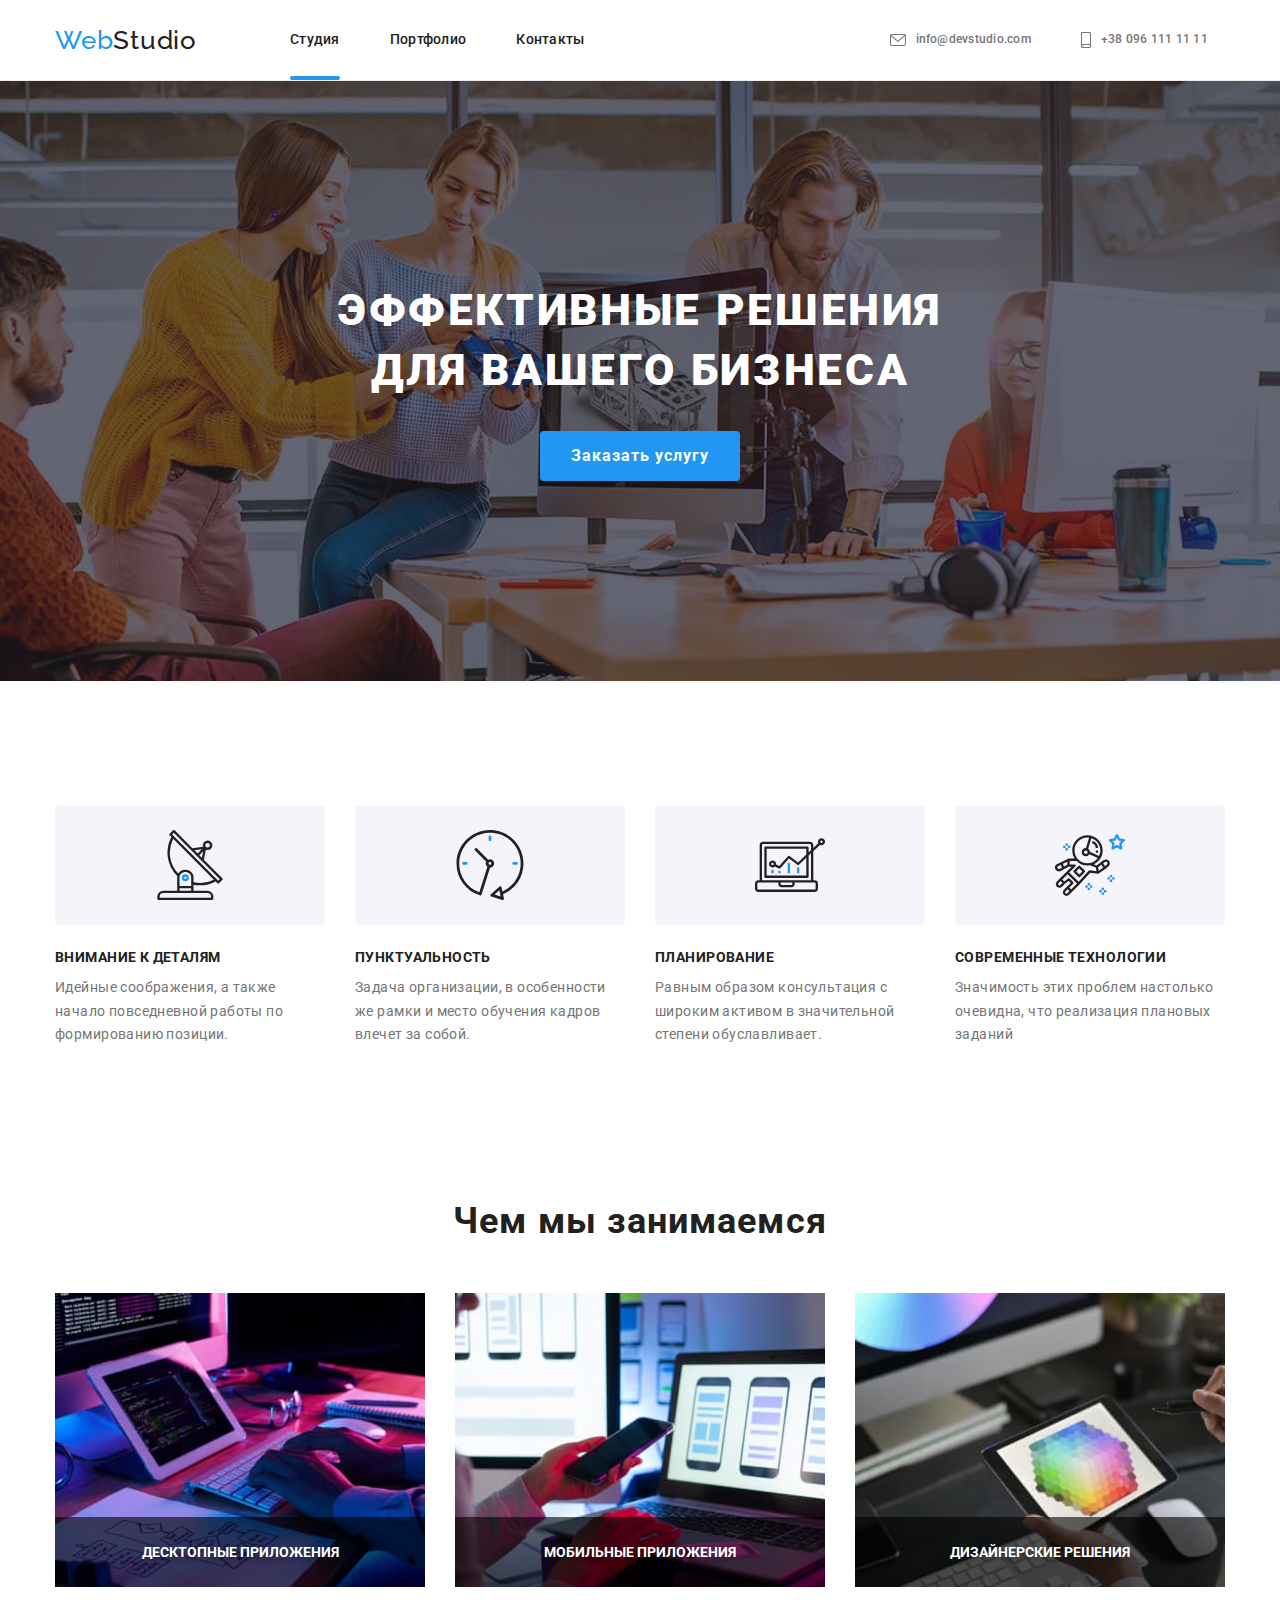
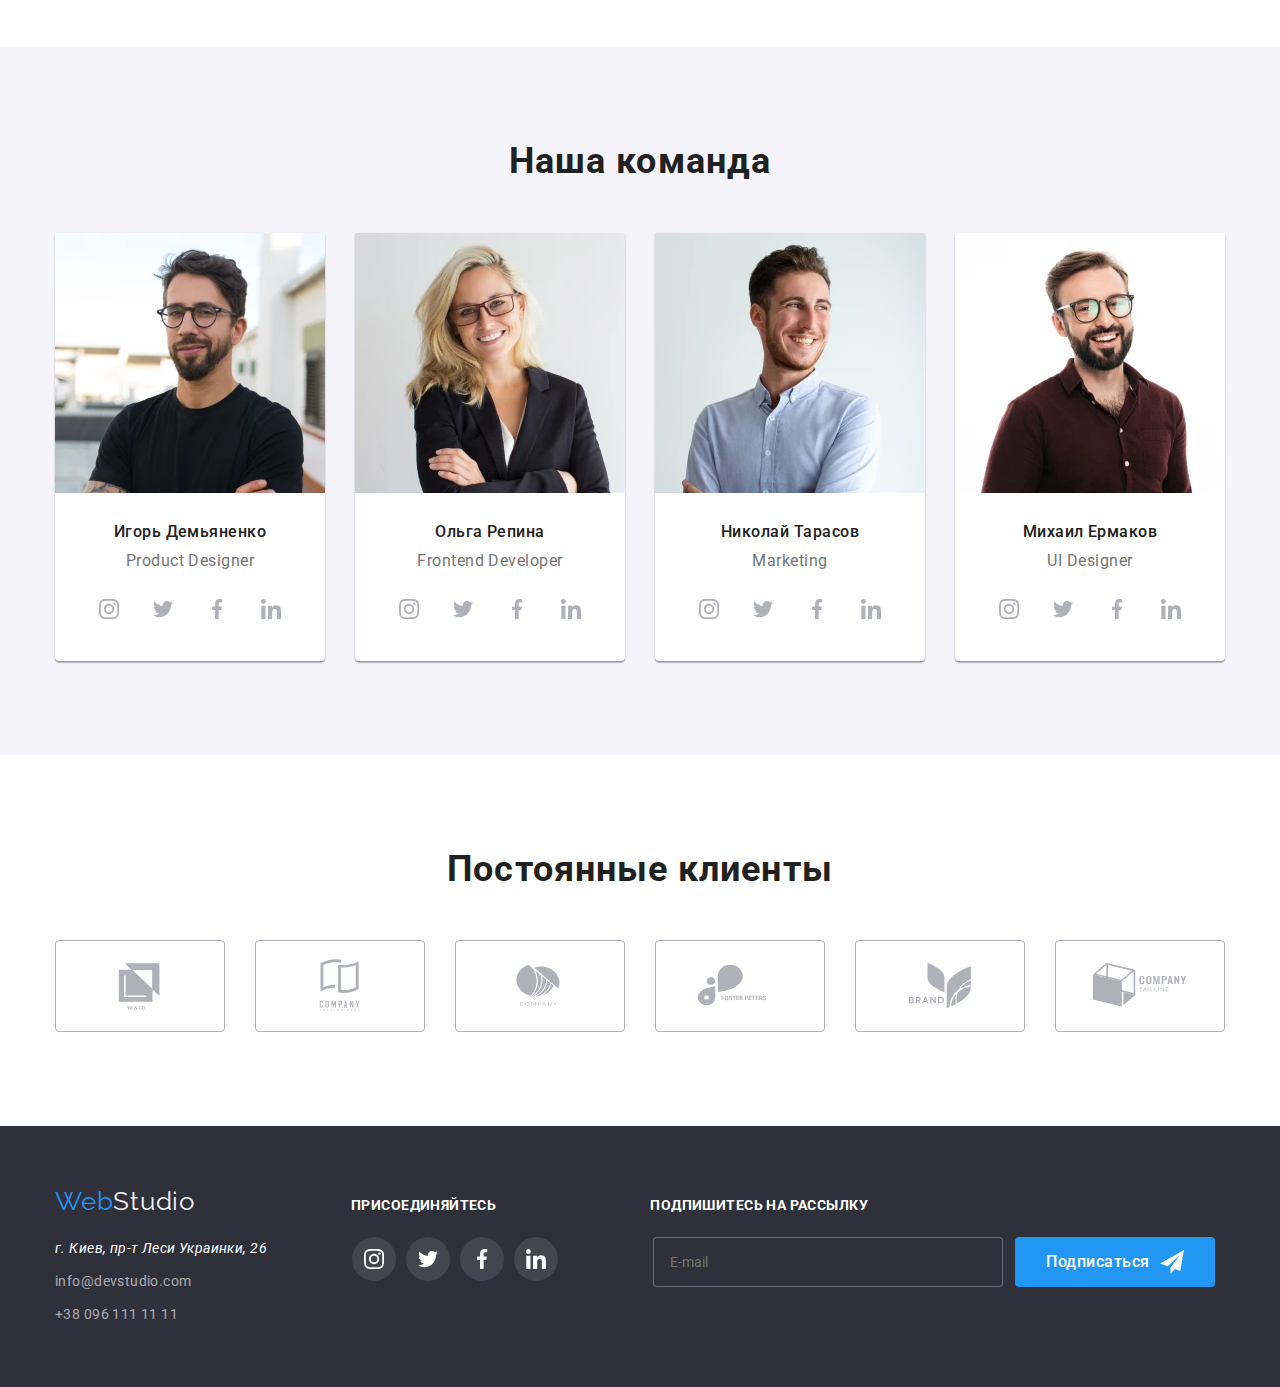
==== commit 66953e10: "18" ====
--- a/index.html
+++ b/index.html
@@ -34,9 +34,6 @@
           <use class="mobile-menu-close" href="./images/image.svg#burger-close"></use>
         </svg>
       </button>
-
-
-
       <nav class="header-nav">
         <ul class="header-list list">
           <li class="header-item">
@@ -157,7 +154,27 @@
         <h2 class="title_h2">Наша команда</h2>
         <ul class="team-list card-set list">
           <li class="team-item card-set__item">
-            <img class="img_team" src="./images/team-content/img-1.jpg" alt="Игорь Демьяненко" width="270" height="" />
+            <picture>
+              <source media="(min-width: 1200px)"
+                srcset="./images/team-content/img-1_lg.webp 1x, images/team-content/img-1_lg@2x.webp 2x"
+                type="image/webp" />
+              <source media="(min-width: 1200px)"
+                srcset="./images/team-content/img-1_lg.jpg 1x, images/team-content/img-1_lg@2x.jpg 2x"
+                type="image/jpg" />
+              <source media="(min-width: 768px)"
+                srcset="./images/team-content/img-1_md.webp 1x, images/team-content/img-1_md@2x.webp 2x"
+                type="image/webp" />
+              <source media="(min-width: 768px)"
+                srcset="./images/team-content/img-1_md.jpg 1x, images/team-content/img-1_md@2x.jpg 2x"
+                type="image/jpg" />
+              <source media="(min-width: 767px)"
+                srcset="./images/team-content/img-1_sm.webp 1x, images/team-content/img-1_sm@2x.webp 2x"
+                type="image/webp" />
+              <source media="(min-width: 767px)"
+                srcset="./images/team-content/img-1_sm.jpg 1x, images/team-content/img-1_sm@2x.jpg 2x"
+                type="image/jpg" />
+              <img class="img_team" src="./images/team-content/img-1_sm.jpg" alt="Игорь Демьяненко" />
+            </picture>
             <div class="team-card">
               <h3 class="team-item__name">Игорь Демьяненко</h3>
               <p class="team-item__job" lang="en">Product Designer</p>
@@ -194,7 +211,28 @@
             </div>
           </li>
           <li class="team-item card-set__item">
-            <img class="img_team" src="./images/team-content/img-2.jpg" alt="Ольга Репина" width="270" height="260" />
+            <picture>
+              <source media="(min-width: 1200px)"
+                srcset="./images/team-content/img-3_lg.webp 1x, images/team-content/img-3_lg@2x.webp 2x"
+                type="image/webp" />
+              <source media="(min-width: 1200px)"
+                srcset="./images/team-content/img-3_lg.jpg 1x, images/team-content/img-3_lg@2x.jpg 2x"
+                type="image/jpg" />
+              <source media="(min-width: 768px)"
+                srcset="./images/team-content/img-3_md.webp 1x, images/team-content/img-3_md@2x.webp 2x"
+                type="image/webp" />
+              <source media="(min-width: 768px)"
+                srcset="./images/team-content/img-3_md.jpg 1x, images/team-content/img-3_md@2x.jpg 2x"
+                type="image/jpg" />
+              <source media="(min-width: 767px)"
+                srcset="./images/team-content/img-3_sm.webp 1x, images/team-content/img-3_sm@2x.webp 2x"
+                type="image/webp" />
+              <source media="(min-width: 767px)"
+                srcset="./images/team-content/img-3_sm.jpg 1x, images/team-content/img-3_sm@2x.jpg 2x"
+                type="image/jpg" />
+              <img class="img_team" src="./images/team-content/img-3_sm.jpg" alt="Ольга Репина" width="270"
+                height="260" />
+            </picture>
             <div class="team-card">
               <h3 class="team-item__name">Ольга Репина</h3>
               <p class="team-item__job" lang="en">Frontend Developer</p>
@@ -231,8 +269,28 @@
             </div>
           </li>
           <li class="team-item card-set__item">
-            <img class="img_team" src="./images/team-content/img-3.jpg" alt="Николай Тарасов" width="270"
-              height="260" />
+            <picture>
+              <source media="(min-width: 1200px)"
+                srcset="./images/team-content/img-2_lg.webp 1x, images/team-content/img-2_lg@2x.webp 2x"
+                type="image/webp" />
+              <source media="(min-width: 1200px)"
+                srcset="./images/team-content/img-2_lg.jpg 1x, images/team-content/img-2_lg@2x.jpg 2x"
+                type="image/jpg" />
+              <source media="(min-width: 768px)"
+                srcset="./images/team-content/img-2_md.webp 1x, images/team-content/img-2_md@2x.webp 2x"
+                type="image/webp" />
+              <source media="(min-width: 768px)"
+                srcset="./images/team-content/img-2_md.jpg 1x, images/team-content/img-2_md@2x.jpg 2x"
+                type="image/jpg" />
+              <source media="(min-width: 767px)"
+                srcset="./images/team-content/img-2_sm.webp 1x, images/team-content/img-2_sm@2x.webp 2x"
+                type="image/webp" />
+              <source media="(min-width: 767px)"
+                srcset="./images/team-content/img-2_sm.jpg 1x, images/team-content/img-2_sm@2x.jpg 2x"
+                type="image/jpg" />
+              <img class="img_team" src="./images/team-content/img-2_sm.jpg" alt="Николай Тарасов" width="270"
+                height="260" />
+            </picture>
             <div class="team-card">
               <h3 class="team-item__name">Николай Тарасов</h3>
               <p class="team-item__job" lang="en">Marketing</p>
@@ -269,7 +327,28 @@
             </div>
           </li>
           <li class="team-item card-set__item">
-            <img class="img_team" src="./images/team-content/img-4.jpg" alt="Михаил Ермаков" width="270" height="260" />
+            <picture>
+              <source media="(min-width: 1200px)"
+                srcset="./images/team-content/img-4_lg.webp 1x, images/team-content/img-4_lg@2x.webp 2x"
+                type="image/webp" />
+              <source media="(min-width: 1200px)"
+                srcset="./images/team-content/img-4_lg.jpg 1x, images/team-content/img-4_lg@2x.jpg 2x"
+                type="image/jpg" />
+              <source media="(min-width: 768px)"
+                srcset="./images/team-content/img-4_md.webp 1x, images/team-content/img-4_md@2x.webp 2x"
+                type="image/webp" />
+              <source media="(min-width: 768px)"
+                srcset="./images/team-content/img-4_md.jpg 1x, images/team-content/img-4_md@2x.jpg 2x"
+                type="image/jpg" />
+              <source media="(min-width: 767px)"
+                srcset="./images/team-content/img-4_sm.webp 1x, images/team-content/img-4_sm@2x.webp 2x"
+                type="image/webp" />
+              <source media="(min-width: 767px)"
+                srcset="./images/team-content/img-4_sm.jpg 1x, images/team-content/img-4_sm@2x.jpg 2x"
+                type="image/jpg" />
+              <img class="img_team" src="./images/team-content/img-4_sm.jpg" alt="Михаил Ермаков" width="270"
+                height="260" />
+            </picture>
             <div class="team-card">
               <h3 class="team-item__name">Михаил Ермаков</h3>
               <p class="team-item__job" lang="en">UI Designer</p>
@@ -313,7 +392,7 @@
   <section class="customers">
     <div class="container">
       <h2 class="title_h2">Постоянные клиенты</h2>
-      <ul class="customers-list list">
+      <ul class="customers-list card-set list">
         <li class="customers-list_item">
           <a class="customers-list_button link" href="">
             <svg class="customers-list_svg" width="106" height="60">
--- a/css/main.min.css
+++ b/css/main.min.css
@@ -1 +1 @@
-:root{--main-font: "Roboto";--secondary-font: "Raleway";--acent-color: #2196f3;--secondary-color: #188ce8;--white-color: white;--border-bottom-color: #ececec;--header-color: #212121;--label-color: #757575;--border-checkbox: #2a2a2a;--logo-color:#f5f4fa;--footer-backgroung:#2f303a;--modal-form:rgba(33, 33, 33, 0.2);--border-color:#eeeeee;--team-list-color:#afb1b8;--items: 4;--indent: 30px;--anim-slow: 250ms cubic-bezier(0.4, 0, 0.2, 1)}body{font-family:"Roboto",sans-serif;font-size:14px;line-height:1.71}h1,h2,h3,h4,p{margin:0}.img{display:block;max-width:100%;height:auto}.link{text-decoration:none}.list{list-style:none;margin:0;padding:0}.pading{padding:0}.img_team{display:block;width:100%;height:auto}.card-set{display:-webkit-box;display:-ms-flexbox;display:flex;-ms-flex-wrap:wrap;flex-wrap:wrap;gap:var(--indent)}.card-set__item{-ms-flex-preferred-size:calc((100% - var(--indent)*(var(--items) - 1))/var(--items));flex-basis:calc((100% - var(--indent)*(var(--items) - 1))/var(--items))}.button-close{position:absolute;-webkit-transform:translate(-25%, 25%);transform:translate(-25%, 25%);top:0;right:0;display:-webkit-box;display:-ms-flexbox;display:flex;-webkit-box-align:center;-ms-flex-align:center;align-items:center;-webkit-box-pack:center;-ms-flex-pack:center;justify-content:center;width:30px;height:30px;border:1px solid rgba(0,0,0,.1);border-radius:50%;background-color:var(--white-color);cursor:pointer;-webkit-transition:var(--anim-slow);transition:var(--anim-slow)}.button-close:hover,.button-close:focus{fill:var(--secondary-color);border-color:var(--secondary-color);-webkit-transition:var(--anim-slow);transition:var(--anim-slow)}.hero .button{font-family:"roboto",sans-serif;font-weight:700;font-size:16px;line-height:1.88;letter-spacing:.06em;color:var(--white-color);background-color:var(--acent-color);border:none;cursor:pointer;margin-top:30px;width:200px;height:50px;border-radius:4px;-webkit-transition:var(--anim-slow);transition:var(--anim-slow)}.hero .button.button:hover,.hero .button .button:focus{background-color:var(--secondary-color);-webkit-transition:var(--anim-slow);transition:var(--anim-slow)}.modal-button{margin-left:auto;margin-right:auto;margin-top:25px;width:200px;height:50px;border-radius:4px;background-color:var(--acent-color);border:none;color:var(--white-color);-webkit-transition:var(--anim-slow);transition:var(--anim-slow);cursor:pointer;-webkit-box-shadow:0px 1px 1px rgba(0,0,0,.12),0px 4px 4px rgba(0,0,0,.06),1px 4px 6px rgba(0,0,0,.16);box-shadow:0px 1px 1px rgba(0,0,0,.12),0px 4px 4px rgba(0,0,0,.06),1px 4px 6px rgba(0,0,0,.16);font-size:16px;font-weight:700;line-height:1.88;letter-spacing:.06em}.modal-button:hover,.modal-button:focus{background-color:var(--secondary-color);-webkit-transition:var(--anim-slow);transition:var(--anim-slow)}.container{width:100%;padding-left:15px;padding-right:15px;margin-left:auto;margin-right:auto}@media screen and (min-width: 480px){.container{max-width:480px}}@media screen and (min-width: 768px){.container{max-width:768px}}@media screen and (min-width: 1200px){.container{max-width:1200px}}.span{color:var(--acent-color)}.current-link{position:relative;color:var(--acent-color);display:-webkit-box;display:-ms-flexbox;display:flex;-webkit-box-align:center;-ms-flex-align:center;align-items:center}.current-link::before{content:"";position:absolute;bottom:0%;left:0%;width:100%;height:4px;display:inline-block;margin-right:10px;background-color:var(--acent-color);border-radius:2px}.backdrop{position:fixed;top:0;left:0;width:100%;height:100%;background-color:rgba(0,0,0,.2);opacity:1;-webkit-transition:opacity var(--anim-slow);transition:opacity var(--anim-slow)}.backdrop.is-hidden{opacity:0;pointer-events:none}.backdrop.is-hidden .modal{-webkit-transform:translate(-50%, -50%) scale(0.3);transform:translate(-50%, -50%) scale(0.3)}.mobile-menu-btn{background-color:rgba(0,0,0,0);border:none;width:40px;height:40px;display:-webkit-box;display:-ms-flexbox;display:flex;-webkit-box-align:center;-ms-flex-align:center;align-items:center;-webkit-box-pack:center;-ms-flex-pack:center;justify-content:center;margin-left:auto;z-index:1000}@media screen and (min-width: 768px){.mobile-menu-btn{display:none}}.mobile-menu-btn.is-open .mobile-menu-burger{opacity:0}.mobile-menu-close{opacity:0}.mobile-menu-btn.is-open .mobile-menu-close{opacity:1}.mobile-menu-btn:active{fill:var(--acent-color)}.mobile-menu{position:fixed;top:0;left:0;z-index:100;-webkit-transform:translateX(100%);transform:translateX(100%);width:100%;height:100%;padding:48px 40px;display:-webkit-box;display:-ms-flexbox;display:flex;-webkit-box-orient:vertical;-webkit-box-direction:normal;-ms-flex-direction:column;flex-direction:column;background-color:var(--white-color);-webkit-transition:-webkit-transform var(--anim-slow);transition:-webkit-transform var(--anim-slow);transition:transform var(--anim-slow);transition:transform var(--anim-slow), -webkit-transform var(--anim-slow)}.mobile-menu.is-open{-webkit-transform:translateX(0);transform:translateX(0)}.mobile-menu-nav{margin-bottom:auto;font-weight:500;font-size:40px;line-height:1.18;letter-spacing:.02em}.mobile-menu-nav-item:not(:last-child){margin-bottom:32px}.mobile-menu-nav-item .current-mobile-menu{color:#2196f3}.mobile-menu-contacts{margin-bottom:64px;font-weight:500;font-size:24px;line-height:1.22;letter-spacing:.02em;color:var(--label-color)}.mobile-menu-contacts-item:not(:last-child){margin-bottom:32px}.mobile-menu-contacts-item .accent{font-size:34px;color:var(--acent-color)}.mobile-menu-socials{display:-webkit-box;display:-ms-flexbox;display:flex;-webkit-box-align:center;-ms-flex-align:center;align-items:center;-ms-flex-wrap:wrap;flex-wrap:wrap;gap:10px;font-weight:500;font-size:18px;line-height:1.22;letter-spacing:.02em;color:var(--acent-color)}.mobile-menu-socials-item:not(:last-child) .mobile-menu-socials-link{padding-right:10px;border-right:1px solid rgba(33,33,33,.2)}.mob-menu-color{color:var(--header-color)}.mob-menu-color-contacts{color:var(--label-color)}.header-nav{display:none}@media screen and (min-width: 768px){.header-nav{display:block}}@media screen and (min-width: 1200px){.header-nav{display:block}}.header-group{display:none}@media screen and (min-width: 768px){.header-group{display:block;margin-left:80px}}@media screen and (min-width: 1200px){.header-group{display:-webkit-box;display:-ms-flexbox;display:flex;gap:50px;margin-left:305px}}.header{display:-webkit-box;display:-ms-flexbox;display:flex;font-weight:500;font-size:14px;line-height:1.14;letter-spacing:.02em;color:var(--header-color);border-bottom-width:1px;border-bottom-style:solid;border-bottom-color:var(--border-bottom-color);z-index:10}.header .header-logo{font-family:var(--secondary-font);font-size:26px;line-height:1.19;letter-spacing:.03em;text-decoration:none;color:var(--header-color)}.header .header-container{display:-webkit-box;display:-ms-flexbox;display:flex;-webkit-box-align:center;-ms-flex-align:center;align-items:center}.header-list{display:-webkit-box;display:-ms-flexbox;display:flex;-ms-flex-wrap:wrap-reverse;flex-wrap:wrap-reverse;gap:50px}@media screen and (min-width: 768px){.header-list{margin-left:78px}}@media screen and (min-width: 1200px){.header-list{margin-left:93px}}.header-link{position:relative;display:block;padding-top:32px;padding-bottom:32px;font-weight:500;font-size:14px;line-height:1.14;letter-spacing:.02em;color:var(--header-color);-webkit-transition:var(--anim-slow);transition:var(--anim-slow)}.header-link::after{content:"";position:absolute;left:0%;bottom:0%;display:block;width:100%;height:4px;background-color:var(--acent-color);border-radius:2px;display:none}.header-link:hover::after{display:block}.header-link:hover,.header-link:focus{color:var(--acent-color)}.header-contact-svg{fill:currentColor;margin-right:10px;text-align:center}.header-contact{display:-webkit-box;display:-ms-flexbox;display:flex;-webkit-box-align:center;-ms-flex-align:center;align-items:center;font-weight:500;font-size:14px;line-height:1.14;letter-spacing:.02em;color:var(--label-color);-webkit-transition:var(--anim-slow);transition:var(--anim-slow)}@media screen and (min-width: 768px){.header-contact{font-size:12px;line-height:1.16;letter-spacing:.02em;color:#757575}}.header-contact:hover,.header-contact:focus{color:var(--acent-color)}@media screen and (min-width: 768px){.header-group-mail{padding-bottom:10px}}@media screen and (min-width: 1200px){.header-group-mail{padding-bottom:0}}.hero{background-color:var(--footer-backgroung);text-align:center;padding-top:200px;padding-bottom:200px;background:-webkit-gradient(linear, left top, right top, from(rgba(47, 48, 58, 0.4)), to(rgba(47, 48, 58, 0.4))),url(../images/unique-content/img_bg.jpg);background:linear-gradient(to right, rgba(47, 48, 58, 0.4), rgba(47, 48, 58, 0.4)),url(../images/unique-content/img_bg.jpg);background-repeat:no-repeat;background-position:center;background-size:cover;max-width:480px;max-height:400px;margin-left:auto;margin-right:auto}@media screen and (min-width: 768px){.hero{padding-top:60px;padding-bottom:60px;max-width:758px;max-height:400px}}@media screen and (min-width: 1200px){.hero{padding-top:118px;padding-bottom:118px;max-width:1600px;max-height:600px}}.hero-h1{font-weight:900;font-size:26px;line-height:1.62;text-align:center;letter-spacing:.06em;color:var(--white-color)}@media screen and (min-width: 768px){.hero-h1{padding-top:60px;padding-bottom:60px}}@media screen and (min-width: 1200px){.hero-h1{padding-top:94px;padding-bottom:94px;font-size:44px;line-height:1.36;text-align:center}}.modal{position:absolute;top:50%;left:50%;width:450px;height:609px;background-color:var(--white-color);border-radius:5px;-webkit-transform:translate(-50%, -50%) scale(1);transform:translate(-50%, -50%) scale(1);-webkit-transition:var(--anim-slow);transition:var(--anim-slow)}@media screen and (min-width: 1200px){.modal{width:528px;height:581px}}.modal-form{padding:40px;display:-webkit-box;display:-ms-flexbox;display:flex;-webkit-box-orient:vertical;-webkit-box-direction:normal;-ms-flex-direction:column;flex-direction:column;width:100%;color:var(--modal-form)}.modal-text{color:var(--header-color);width:370px;line-height:1.15;display:-webkit-box;display:-ms-flexbox;display:flex;-webkit-box-pack:center;-ms-flex-pack:center;justify-content:center;text-align:center}@media screen and (min-width: 1200px){.modal-text{width:448px;line-height:1.15}}.modal-field{display:-webkit-box;display:-ms-flexbox;display:flex;-webkit-box-orient:vertical;-webkit-box-direction:normal;-ms-flex-direction:column;flex-direction:column;text-align:left;margin-top:10px;font-size:12px;line-height:1.4}.modal-field:first-child{margin-top:0}.modal-field input{padding-left:36px;padding-top:11px;padding-bottom:11px}.modal-field textarea{padding:12px 16px}.form-label{color:var(--label-color);margin-bottom:4px}.form-checkbox-input{position:absolute;white-space:nowrap;width:1px;height:1px;overflow:hidden;border:0;padding:0;clip:rect(0 0 0 0);-webkit-clip-path:inset(50%);clip-path:inset(50%);margin:-1px}.form-checkbox-agreement{margin-left:4px;font-size:12px;line-height:1.16;letter-spacing:.03em;-webkit-user-select:none;-moz-user-select:none;-ms-user-select:none;user-select:none}@media screen and (min-width: 1200px){.form-checkbox-agreement{font-size:14px;line-height:1.46}}.modal-polici{display:-webkit-box;display:-ms-flexbox;display:flex;-webkit-box-align:center;-ms-flex-align:center;align-items:center;-webkit-box-pack:center;-ms-flex-pack:center;justify-content:center;color:var(--label-color)}.modal-polici-link{margin-left:4px;color:var(--acent-color)}.modal_icon{position:relative}.form-icon{position:absolute;top:27%;-webkit-transform:translate(60%);transform:translate(60%)}.form-input{width:370px;height:40px;cursor:pointer;border:1px solid rgba(33,33,33,.2);border-radius:4px;-webkit-transition:var(--anim-slow);transition:var(--anim-slow)}.form-input:focus{outline:var(--acent-color);border:1px solid var(--secondary-color);-webkit-transition:var(--anim-slow);transition:var(--anim-slow)}@media screen and (min-width: 1200px){.form-input{width:448px}}.form-textarea{display:block;resize:none;height:120px;cursor:pointer;border:1px solid rgba(33,33,33,.2);border-radius:4px}.form-textarea:focus{outline:var(--acent-color);border:1px solid var(--secondary-color);-webkit-transition:var(--anim-slow);transition:var(--anim-slow)}.modal_icon:focus-within .form-icon{fill:var(--acent-color);outline:var(--acent-color);-webkit-transition:var(--anim-slow);transition:var(--anim-slow)}.form-icon-checkbox{display:-webkit-box;display:-ms-flexbox;display:flex;-webkit-box-pack:center;-ms-flex-pack:center;justify-content:center;-webkit-box-align:center;-ms-flex-align:center;align-items:center;width:15px;height:15px;border:2px solid var(--border-checkbox);border-radius:4px;background-repeat:no-repeat;background-position:center}.form-checkbox-input:checked+.form-icon-checkbox{border-color:var(--acent-color);background-color:var(--acent-color);background-image:url(../images/modalka/icon-check-white.svg);background-size:contain;background-origin:content-box;-webkit-transition:var(--anim-slow);transition:var(--anim-slow)}.modal-checkbox{display:inline-block;margin-top:20px}.about{padding-top:60px;padding-bottom:60px}@media screen and (min-width: 768px){.about{padding-top:60px;padding-bottom:60px}}@media screen and (min-width: 1200px){.about{padding-top:94px;padding-bottom:94px}}.about-container{display:-webkit-box;display:-ms-flexbox;display:flex;-webkit-box-pack:center;-ms-flex-pack:center;justify-content:center;gap:30px}@media screen and (min-width: 768px){.about-container{display:-webkit-box;display:-ms-flexbox;display:flex;-ms-flex-wrap:wrap;flex-wrap:wrap}}.about-container__item{--items: 1}@media screen and (min-width: 768px){.about-container__item{--items: 2}}@media screen and (min-width: 1200px){.about-container__item{--items: 4}}.about-container__img{display:-webkit-box;display:-ms-flexbox;display:flex;-webkit-box-pack:center;-ms-flex-pack:center;justify-content:center;-webkit-box-align:center;-ms-flex-align:center;align-items:center;width:450px;height:120px;gap:30px;border-radius:4px;background-color:#f5f4fa}@media screen and (min-width: 768px){.about-container__img{max-width:354px}}@media screen and (min-width: 1200px){.about-container__img{max-width:270px}}.about-div{padding-top:30px}.about-h3{font-weight:700;font-size:14px;line-height:1.14;letter-spacing:.03em;color:var(--header-color);margin-top:25px;display:-webkit-box;display:-ms-flexbox;display:flex;-webkit-box-pack:center;-ms-flex-pack:center;justify-content:center}@media screen and (min-width: 768px){.about-h3{display:-webkit-box;display:-ms-flexbox;display:flex;-webkit-box-pack:start;-ms-flex-pack:start;justify-content:flex-start}}@media screen and (min-width: 1200px){.about-h3{display:-webkit-box;display:-ms-flexbox;display:flex;-webkit-box-pack:start;-ms-flex-pack:start;justify-content:flex-start}}.about-text{font-size:14px;line-height:1.71;letter-spacing:.03em;color:var(--label-color);margin-top:10px}.services{padding-top:60px;padding-bottom:60px}@media screen and (max-width: 1199px){.services{display:none}}.services-list{margin-top:50px;display:-webkit-box;display:-ms-flexbox;display:flex;-webkit-box-pack:center;-ms-flex-pack:center;justify-content:center}.services-item__img{position:relative}.services-item__svg{display:block}.title_h2{font-weight:700;font-size:36px;line-height:1.16;text-align:center;letter-spacing:.03em;color:var(--header-color)}.services-text{bottom:0%;position:absolute;display:-webkit-box;display:-ms-flexbox;display:flex;-webkit-box-pack:center;-ms-flex-pack:center;justify-content:center;-webkit-box-align:center;-ms-flex-align:center;align-items:center;width:100%;height:70px;font-weight:700;line-height:1.14px;text-transform:uppercase;color:var(--white-color);background-color:rgba(0,0,0,.6);text-shadow:0px 4px 4px rgba(0,0,0,.25)}.team{background-color:var(--logo-color);padding-top:60px;padding-bottom:60px}@media screen and (min-width: 768px){.team{padding-top:60px;padding-bottom:60px}}@media screen and (min-width: 1200px){.team{padding-top:94px;padding-bottom:94px}}.team-list{margin-top:50px;display:-webkit-box;display:-ms-flexbox;display:flex;-webkit-box-pack:center;-ms-flex-pack:center;justify-content:center}@media screen and (min-width: 768px){.team-list{display:-webkit-box;display:-ms-flexbox;display:flex;-ms-flex-wrap:wrap;flex-wrap:wrap}}.team-list .team-item{-webkit-box-shadow:0px 1px 3px rgba(0,0,0,.12),0px 1px 1px rgba(0,0,0,.14),0px 2px 1px rgba(0,0,0,.2);box-shadow:0px 1px 3px rgba(0,0,0,.12),0px 1px 1px rgba(0,0,0,.14),0px 2px 1px rgba(0,0,0,.2);border-radius:0px 0px 4px 4px;background-color:var(--white-color)}.team-list .team-card{padding-top:30px;padding-bottom:30px;width:450px}@media screen and (min-width: 768px){.team-list .team-card{width:354px}}@media screen and (min-width: 1200px){.team-list .team-card{width:270px}}.team-list .team-list-icon{display:-webkit-box;display:-ms-flexbox;display:flex;margin-top:16px;-webkit-box-align:center;-ms-flex-align:center;align-items:center;-webkit-box-pack:center;-ms-flex-pack:center;justify-content:center;gap:10px}.team-list-icon__img{display:-webkit-box;display:-ms-flexbox;display:flex;-webkit-box-align:center;-ms-flex-align:center;align-items:center;-webkit-box-pack:center;-ms-flex-pack:center;justify-content:center;width:44px;height:44px;border-radius:50%;color:var(--team-list-color);-webkit-transition:var(--anim-slow);transition:var(--anim-slow)}.team-list-icon__img:hover,.team-list-icon__img:focus{background-color:var(--acent-color);color:var(--white-color)}.team-list-icon__svg{width:20px;height:20px;fill:currentColor}.team-item__name{font-weight:500;font-size:16px;line-height:1.18;letter-spacing:.03em;color:var(--header-color);text-align:center}.team-item__job{font-size:16px;line-height:1.18;letter-spacing:.03em;color:var(--label-color);text-align:center;margin-top:10px}.portfolio-list{display:-webkit-box;display:-ms-flexbox;display:flex;-webkit-box-pack:center;-ms-flex-pack:center;justify-content:center}.portfolio-section{padding-top:94px;padding-bottom:94px}.button-item{margin-right:8px}.portfolio .button{font-weight:500;font-size:16px;line-height:1.62;letter-spacing:.03em;padding:6px 22px;border-radius:4px;color:var(--header-color);background-color:var(--logo-color);cursor:pointer;-webkit-transition:var(--anim-slow);transition:var(--anim-slow);border:none}.portfolio .button:hover,.portfolio .button:focus{color:#fff;background-color:var(--acent-color);-webkit-box-shadow:0px 3px 1px rgba(0,0,0,.1),0px 1px 2px rgba(0,0,0,.08),0px 2px 2px rgba(0,0,0,.12);box-shadow:0px 3px 1px rgba(0,0,0,.1),0px 1px 2px rgba(0,0,0,.08),0px 2px 2px rgba(0,0,0,.12)}.title{font-weight:700;font-size:18px;line-height:2;letter-spacing:.06em;color:var(--header-color)}.text{font-size:16px;line-height:1.88;letter-spacing:.03em;color:var(--label-color)}.pictures-list{margin-top:50px;display:-webkit-box;display:-ms-flexbox;display:flex;-ms-flex-wrap:wrap;flex-wrap:wrap}.pictures-item{width:370px;margin-right:30px;margin-bottom:30px;cursor:pointer;-webkit-transition:var(--anim-slow);transition:var(--anim-slow)}.pictures-item:hover,.pictures-item:focus{-webkit-box-shadow:0px 1px 1px rgba(0,0,0,.12),0px 4px 4px rgba(0,0,0,.06),1px 4px 6px rgba(0,0,0,.16);box-shadow:0px 1px 1px rgba(0,0,0,.12),0px 4px 4px rgba(0,0,0,.06),1px 4px 6px rgba(0,0,0,.16)}.pictures-item:nth-child(3n){margin-right:0}.pictures-item:nth-last-child(-n+3){margin-bottom:0}.pictures-overlay{position:relative;overflow:hidden}.pictures-desc{position:absolute;bottom:0%;left:0%;-webkit-transform:translateY(100%);transform:translateY(100%);-webkit-transition:var(--anim-slow);transition:var(--anim-slow);width:100%;height:100%;padding:63px 24px;background-color:rgba(33,150,243,.9);color:var(--white-color);font-size:18px;line-height:1.6}.card-wrap{display:block}.card-wrap:hover .pictures-desc,.card-wrap:focus .pictures-desc{-webkit-transform:translateY(0);transform:translateY(0)}.pictures-title-text{padding:20px 24px;border:1px solid var(--border-color);border-top:none}.pictures-img{display:block}.customers{padding-top:60px;padding-bottom:60px}@media screen and (min-width: 768px){.customers{padding-top:60px;padding-bottom:60px}}@media screen and (min-width: 1200px){.customers{padding-top:94px;padding-bottom:94px}}.customers-list{display:-webkit-box;display:-ms-flexbox;display:flex;-ms-flex-wrap:wrap;flex-wrap:wrap;margin-top:50px;gap:var(--indent)}@media screen and (min-width: 768px){.customers-list{display:-webkit-box;display:-ms-flexbox;display:flex;-ms-flex-wrap:wrap;flex-wrap:wrap}}.customers-list_button{display:-webkit-box;display:-ms-flexbox;display:flex;-webkit-box-align:center;-ms-flex-align:center;align-items:center;-webkit-box-pack:center;-ms-flex-pack:center;justify-content:center;width:210px;height:92px;border:1px solid #afb1b8;border-radius:4px;color:#afb1b8;-webkit-transition:color var(--anim-slow),border var(--anim-slow);transition:color var(--anim-slow),border var(--anim-slow)}@media screen and (min-width: 768px){.customers-list_button{width:226px;--items: 3;display:-webkit-box;display:-ms-flexbox;display:flex;-ms-flex-wrap:wrap;flex-wrap:wrap}}@media screen and (min-width: 1200px){.customers-list_button{width:170px}}.customers-list_button:hover,.customers-list_button:focus{border:1px solid var(--acent-color);color:var(--acent-color)}.customers-list_svg{width:106px;height:60px;fill:currentColor;display:-webkit-box;display:-ms-flexbox;display:flex;-webkit-box-pack:center;-ms-flex-pack:center;justify-content:center}.footer{display:block;background-color:var(--footer-backgroung);padding-top:60px;padding-bottom:60px}.footer .logo{font-family:var(--secondary-font);font-size:24px;line-height:1.16;letter-spacing:.03em;text-decoration:none;color:var(--logo-color)}@media screen and (min-width: 768px){.footer .logo{margin-left:115px}}@media screen and (min-width: 1200px){.footer .logo{font-size:26px;line-height:1.19;margin-left:0}}.footer-adress-all{display:block}@media screen and (min-width: 768px){.footer-adress-all{display:-webkit-box;display:-ms-flexbox;display:flex}}@media screen and (min-width: 1200px){.footer-adress-all{display:-webkit-box;display:-ms-flexbox;display:flex}}.footer .span{color:var(--acent-color)}.footer .address{font-weight:400;font-size:14px;line-height:1.71;letter-spacing:.03em;color:var(--white-color)}.footer-address{display:block;margin:auto;text-align:center;margin-top:20px}@media screen and (min-width: 1200px){.footer-address{display:block;text-align:left;margin:0;margin-top:20px}}.footer .contact{font-weight:400;font-size:14px;line-height:1.71;letter-spacing:.03em;color:rgba(255,255,255,.6);-webkit-transition:var(--anim-slow);transition:var(--anim-slow)}.contact:hover,.contact:focus{color:var(--acent-color)}.footer-address-title{margin-bottom:9px}.footer-list-item{display:block;margin-bottom:8px}@media screen and (min-width: 1200px){.footer-list-item{margin-bottom:9px}}.footer-h2{display:none}@media screen and (min-width: 768px){.footer-h2{display:block;margin:auto;text-align:center;margin-left:234px;font-weight:700;font-size:14px;line-height:16px;letter-spacing:.03em;text-transform:uppercase;color:var(--white-color)}}@media screen and (min-width: 1200px){.footer-h2{display:block;margin:0;margin-left:156px;margin-top:0;font-weight:700;font-size:14px;line-height:16px;letter-spacing:.03em;text-transform:uppercase;color:var(--white-color)}}.footer-h2-new{display:block;margin:0 auto;text-align:center;font-weight:700;font-size:14px;line-height:16px;letter-spacing:.03em;text-transform:uppercase;color:var(--white-color);margin-top:60px}@media screen and (min-width: 768px){.footer-h2-new{display:none}}@media screen and (min-width: 1200px){.footer-h2-new{display:none}}.footer-newsletter-new{display:block;margin:0 auto;text-align:center;font-weight:700;font-size:14px;line-height:16px;letter-spacing:.03em;text-transform:uppercase;color:var(--white-color);margin-top:60px}@media screen and (min-width: 768px){.footer-newsletter-new{display:none}}@media screen and (min-width: 1200px){.footer-newsletter-new{display:none}}.footer-newsletter-new-tablet{display:none}@media screen and (min-width: 768px){.footer-newsletter-new-tablet{display:block;margin:0 auto;text-align:center;font-weight:700;font-size:14px;line-height:16px;letter-spacing:.03em;text-transform:uppercase;color:var(--white-color);margin-top:60px}}@media screen and (min-width: 1200px){.footer-newsletter-new-tablet{display:none}}.footer-newsletter{display:none}@media screen and (min-width: 768px){.footer-newsletter{display:none}}@media screen and (min-width: 1200px){.footer-newsletter{display:block;margin-left:154px;font-weight:700;font-size:14px;line-height:16px;letter-spacing:.03em;text-transform:uppercase;color:var(--white-color)}}.footer-label{display:block;margin:0 auto;text-align:center;margin-top:20px}@media screen and (min-width: 768px){.footer-label{display:none}}@media screen and (min-width: 1200px){.footer-label{display:block;margin-top:20px;margin-left:85px}}.footer-label-new{display:none}@media screen and (min-width: 768px){.footer-label-new{display:block;margin:0 auto;text-align:center;margin-top:20px}}@media screen and (min-width: 1200px){.footer-label-new{display:none}}.footer-sing{display:block;margin:0 auto;text-align:center}@media screen and (min-width: 768px){.footer-sing{display:block}}@media screen and (min-width: 1200px){.footer-sing{display:-webkit-box;display:-ms-flexbox;display:flex;-webkit-box-align:center;-ms-flex-align:center;align-items:center;-webkit-box-pack:center;-ms-flex-pack:center;justify-content:center}}.footer-input-email{width:450px;height:50px;padding-left:16px;border-radius:4px;border:1px solid rgba(255,255,255,.3);background-color:var(--footer-backgroung);color:var(--white-color)}@media screen and (min-width: 1200px){.footer-input-email{display:-webkit-box;display:-ms-flexbox;display:flex;-webkit-box-align:center;-ms-flex-align:center;align-items:center;-webkit-box-pack:center;-ms-flex-pack:center;justify-content:center;width:350px}}.footer-input-email:focus{outline:var(--acent-color);border:1px solid var(--secondary-color);-webkit-transition:var(--anim-slow);transition:var(--anim-slow)}.footer-buttun-sing{width:200px;height:50px;display:-webkit-box;display:-ms-flexbox;display:flex;-webkit-box-align:center;-ms-flex-align:center;align-items:center;-webkit-box-pack:center;-ms-flex-pack:center;justify-content:center;margin-top:20px;margin-left:auto;margin-right:auto;background-color:var(--acent-color);border:none;color:var(--white-color);-webkit-transition:var(--anim-slow);transition:var(--anim-slow);cursor:pointer;border-radius:4px;font-weight:500;font-size:16px;line-height:1.62;letter-spacing:.03em}@media screen and (min-width: 768px){.footer-buttun-sing{display:-webkit-box;display:-ms-flexbox;display:flex;-webkit-box-align:center;-ms-flex-align:center;align-items:center;-webkit-box-pack:center;-ms-flex-pack:center;justify-content:center}}@media screen and (min-width: 1200px){.footer-buttun-sing{display:-webkit-box;display:-ms-flexbox;display:flex;-webkit-box-align:center;-ms-flex-align:center;align-items:center;-webkit-box-pack:center;-ms-flex-pack:center;justify-content:center;margin-left:12px;margin-top:0px}}.footer-buttun-sing-svg{fill:currentColor;margin-left:10px}.footer-buttun-sing:hover,.footer-buttun-sing:focus{-webkit-transition:var(--anim-slow);transition:var(--anim-slow);background-color:var(--secondary-color)}.footer-had{display:block;margin:0 auto;text-align:center}@media screen and (min-width: 768px){.footer-had{display:-webkit-box;display:-ms-flexbox;display:flex}}@media screen and (min-width: 1200px){.footer-had{display:-webkit-box;display:-ms-flexbox;display:flex;-webkit-box-align:baseline;-ms-flex-align:baseline;align-items:baseline}}.footer-soucial{display:block;margin:0 auto;text-align:center;margin-top:20px}@media screen and (min-width: 768px){.footer-soucial{margin-left:85px}}.list-icon-f{display:-webkit-box;display:-ms-flexbox;display:flex;-webkit-box-pack:center;-ms-flex-pack:center;justify-content:center;gap:10px}.team-icon-svg-f{fill:var(--white-color)}.team-icon-a-f{display:-webkit-box;display:-ms-flexbox;display:flex;-webkit-box-align:center;-ms-flex-align:center;align-items:center;-webkit-box-pack:center;-ms-flex-pack:center;justify-content:center;width:44px;height:44px;background-color:rgba(255,255,255,.1);border-radius:50%;-webkit-transition:var(--anim-slow);transition:var(--anim-slow)}.team-icon-a-f:hover,.team-icon-a-f:focus{background-color:var(--acent-color)}/*# sourceMappingURL=main.min.css.map */+:root{--main-font: "Roboto";--secondary-font: "Raleway";--acent-color: #2196f3;--secondary-color: #188ce8;--white-color: white;--border-bottom-color: #ececec;--header-color: #212121;--label-color: #757575;--border-checkbox: #2a2a2a;--logo-color:#f5f4fa;--footer-backgroung:#2f303a;--modal-form:rgba(33, 33, 33, 0.2);--border-color:#eeeeee;--team-list-color:#afb1b8;--items: 4;--indent: 30px;--anim-slow: 250ms cubic-bezier(0.4, 0, 0.2, 1)}body{font-family:"Roboto",sans-serif;font-size:14px;line-height:1.71}h1,h2,h3,h4,p{margin:0}.img{display:block;max-width:100%;height:auto}.link{text-decoration:none}.list{list-style:none;margin:0;padding:0}.pading{padding:0}.img_team{display:block;width:100%;height:auto}.card-set{display:-webkit-box;display:-ms-flexbox;display:flex;-ms-flex-wrap:wrap;flex-wrap:wrap;gap:var(--indent)}.card-set__item{-ms-flex-preferred-size:calc((100% - var(--indent)*(var(--items) - 1))/var(--items));flex-basis:calc((100% - var(--indent)*(var(--items) - 1))/var(--items))}.button-close{position:absolute;-webkit-transform:translate(-25%, 25%);transform:translate(-25%, 25%);top:0;right:0;display:-webkit-box;display:-ms-flexbox;display:flex;-webkit-box-align:center;-ms-flex-align:center;align-items:center;-webkit-box-pack:center;-ms-flex-pack:center;justify-content:center;width:30px;height:30px;border:1px solid rgba(0,0,0,.1);border-radius:50%;background-color:var(--white-color);cursor:pointer;-webkit-transition:var(--anim-slow);transition:var(--anim-slow)}.button-close:hover,.button-close:focus{fill:var(--secondary-color);border-color:var(--secondary-color);-webkit-transition:var(--anim-slow);transition:var(--anim-slow)}.hero .button{font-family:"roboto",sans-serif;font-weight:700;font-size:16px;line-height:1.88;letter-spacing:.06em;color:var(--white-color);background-color:var(--acent-color);border:none;cursor:pointer;margin-top:30px;width:200px;height:50px;border-radius:4px;-webkit-transition:var(--anim-slow);transition:var(--anim-slow)}.hero .button.button:hover,.hero .button .button:focus{background-color:var(--secondary-color);-webkit-transition:var(--anim-slow);transition:var(--anim-slow)}.modal-button{margin-left:auto;margin-right:auto;margin-top:25px;width:200px;height:50px;border-radius:4px;background-color:var(--acent-color);border:none;color:var(--white-color);-webkit-transition:var(--anim-slow);transition:var(--anim-slow);cursor:pointer;-webkit-box-shadow:0px 1px 1px rgba(0,0,0,.12),0px 4px 4px rgba(0,0,0,.06),1px 4px 6px rgba(0,0,0,.16);box-shadow:0px 1px 1px rgba(0,0,0,.12),0px 4px 4px rgba(0,0,0,.06),1px 4px 6px rgba(0,0,0,.16);font-size:16px;font-weight:700;line-height:1.88;letter-spacing:.06em}.modal-button:hover,.modal-button:focus{background-color:var(--secondary-color);-webkit-transition:var(--anim-slow);transition:var(--anim-slow)}.container{width:100%;padding-left:15px;padding-right:15px;margin-left:auto;margin-right:auto}@media screen and (min-width: 480px){.container{max-width:480px}}@media screen and (min-width: 768px){.container{max-width:768px}}@media screen and (min-width: 1200px){.container{max-width:1200px}}.span{color:var(--acent-color)}.current-link{position:relative;color:var(--acent-color);display:-webkit-box;display:-ms-flexbox;display:flex;-webkit-box-align:center;-ms-flex-align:center;align-items:center}.current-link::before{content:"";position:absolute;bottom:0%;left:0%;width:100%;height:4px;display:inline-block;margin-right:10px;background-color:var(--acent-color);border-radius:2px}.backdrop{position:fixed;top:0;left:0;width:100%;height:100%;background-color:rgba(0,0,0,.2);opacity:1;-webkit-transition:opacity var(--anim-slow);transition:opacity var(--anim-slow)}.backdrop.is-hidden{opacity:0;pointer-events:none}.backdrop.is-hidden .modal{-webkit-transform:translate(-50%, -50%) scale(0.3);transform:translate(-50%, -50%) scale(0.3)}.mobile-menu-btn{background-color:rgba(0,0,0,0);border:none;width:40px;height:40px;display:-webkit-box;display:-ms-flexbox;display:flex;-webkit-box-align:center;-ms-flex-align:center;align-items:center;-webkit-box-pack:center;-ms-flex-pack:center;justify-content:center;margin-left:auto;z-index:1000}@media screen and (min-width: 768px){.mobile-menu-btn{display:none}}.mobile-menu-btn.is-open .mobile-menu-burger{opacity:0}.mobile-menu-close{opacity:0}.mobile-menu-btn.is-open .mobile-menu-close{opacity:1}.mobile-menu-btn:active{fill:var(--acent-color)}.mobile-menu{position:fixed;top:0;left:0;z-index:100;-webkit-transform:translateX(100%);transform:translateX(100%);width:100%;height:100%;padding:48px 40px;display:-webkit-box;display:-ms-flexbox;display:flex;-webkit-box-orient:vertical;-webkit-box-direction:normal;-ms-flex-direction:column;flex-direction:column;background-color:var(--white-color);-webkit-transition:-webkit-transform var(--anim-slow);transition:-webkit-transform var(--anim-slow);transition:transform var(--anim-slow);transition:transform var(--anim-slow), -webkit-transform var(--anim-slow)}.mobile-menu.is-open{-webkit-transform:translateX(0);transform:translateX(0)}.mobile-menu-nav{margin-bottom:auto;font-weight:500;font-size:40px;line-height:1.18;letter-spacing:.02em}.mobile-menu-nav-item:not(:last-child){margin-bottom:32px}.mobile-menu-nav-item .current-mobile-menu{color:#2196f3}.mobile-menu-contacts{margin-bottom:64px;font-weight:500;font-size:24px;line-height:1.22;letter-spacing:.02em;color:var(--label-color)}.mobile-menu-contacts-item:not(:last-child){margin-bottom:32px}.mobile-menu-contacts-item .accent{font-size:34px;color:var(--acent-color)}.mobile-menu-socials{display:-webkit-box;display:-ms-flexbox;display:flex;-webkit-box-align:center;-ms-flex-align:center;align-items:center;-ms-flex-wrap:wrap;flex-wrap:wrap;gap:10px;font-weight:500;font-size:18px;line-height:1.22;letter-spacing:.02em;color:var(--acent-color)}.mobile-menu-socials-item:not(:last-child) .mobile-menu-socials-link{padding-right:10px;border-right:1px solid rgba(33,33,33,.2)}.mob-menu-color{color:var(--header-color)}.mob-menu-color-contacts{color:var(--label-color)}.header-nav{display:none}@media screen and (min-width: 768px){.header-nav{display:block}}@media screen and (min-width: 1200px){.header-nav{display:block}}.header-group{display:none}@media screen and (min-width: 768px){.header-group{display:block;margin-left:80px}}@media screen and (min-width: 1200px){.header-group{display:-webkit-box;display:-ms-flexbox;display:flex;gap:50px;margin-left:305px}}.header{display:-webkit-box;display:-ms-flexbox;display:flex;font-weight:500;font-size:14px;line-height:1.14;letter-spacing:.02em;color:var(--header-color);border-bottom-width:1px;border-bottom-style:solid;border-bottom-color:var(--border-bottom-color);z-index:10}.header .header-logo{padding-bottom:16px;padding-top:16px;font-family:var(--secondary-font);font-size:26px;line-height:1.19;letter-spacing:.03em;text-decoration:none;color:var(--header-color)}.header .header-container{display:-webkit-box;display:-ms-flexbox;display:flex;-webkit-box-align:center;-ms-flex-align:center;align-items:center}.header-list{display:-webkit-box;display:-ms-flexbox;display:flex;-ms-flex-wrap:wrap-reverse;flex-wrap:wrap-reverse;gap:50px}@media screen and (min-width: 768px){.header-list{margin-left:78px}}@media screen and (min-width: 1200px){.header-list{margin-left:93px}}.header-link{position:relative;display:block;padding-top:32px;padding-bottom:32px;font-weight:500;font-size:14px;line-height:1.14;letter-spacing:.02em;color:var(--header-color);-webkit-transition:var(--anim-slow);transition:var(--anim-slow)}.header-link::after{content:"";position:absolute;left:0%;bottom:0%;display:block;width:100%;height:4px;background-color:var(--acent-color);border-radius:2px;display:none}.header-link:hover::after{display:block}.header-link:hover,.header-link:focus{color:var(--acent-color)}.header-contact-svg{fill:currentColor;margin-right:10px;text-align:center}.header-contact{display:-webkit-box;display:-ms-flexbox;display:flex;-webkit-box-align:center;-ms-flex-align:center;align-items:center;font-weight:500;font-size:14px;line-height:1.14;letter-spacing:.02em;color:var(--label-color);-webkit-transition:var(--anim-slow);transition:var(--anim-slow)}@media screen and (min-width: 768px){.header-contact{font-size:12px;line-height:1.16;letter-spacing:.02em;color:#757575}}.header-contact:hover,.header-contact:focus{color:var(--acent-color)}@media screen and (min-width: 768px){.header-group-mail{padding-bottom:10px}}@media screen and (min-width: 1200px){.header-group-mail{padding-bottom:0}}.hero{background-color:var(--footer-backgroung);text-align:center;padding-top:118px;padding-bottom:118px;background-image:-webkit-gradient(linear, left top, right top, from(rgba(47, 48, 58, 0.4)), to(rgba(47, 48, 58, 0.4))),url(../images/header/header_sm.jpg);background-image:linear-gradient(to right, rgba(47, 48, 58, 0.4), rgba(47, 48, 58, 0.4)),url(../images/header/header_sm.jpg);background-repeat:no-repeat;background-position:center;background-size:cover;max-width:480px;max-height:400px;margin-left:auto;margin-right:auto}@media(min-device-pixel-ratio: 2),(-webkit-min-device-pixel-ratio: 2),(min-resolution: 192dpi),(min-resolution: 2dppx){.hero{background-image:-webkit-gradient(linear, left top, right top, from(rgba(47, 48, 58, 0.4)), to(rgba(47, 48, 58, 0.4))),url(../images/header/header_sm@2x.jpg);background-image:linear-gradient(to right, rgba(47, 48, 58, 0.4), rgba(47, 48, 58, 0.4)),url(../images/header/header_sm@2x.jpg)}}@media screen and (min-width: 768px){.hero{max-width:768px;max-height:400px;background-image:-webkit-gradient(linear, left top, right top, from(rgba(47, 48, 58, 0.4)), to(rgba(47, 48, 58, 0.4))),url(../images/header/header_md.jpg);background-image:linear-gradient(to right, rgba(47, 48, 58, 0.4), rgba(47, 48, 58, 0.4)),url(../images/header/header_md.jpg)}}@media screen and (min-width: 768px)and (min-device-pixel-ratio: 2),screen and (min-width: 768px)and (-webkit-min-device-pixel-ratio: 2),screen and (min-width: 768px)and (min-resolution: 192dpi),screen and (min-width: 768px)and (min-resolution: 2dppx){.hero{background-image:-webkit-gradient(linear, left top, right top, from(rgba(47, 48, 58, 0.4)), to(rgba(47, 48, 58, 0.4))),url(../images/header/header_md@2x.jpg);background-image:linear-gradient(to right, rgba(47, 48, 58, 0.4), rgba(47, 48, 58, 0.4)),url(../images/header/header_md@2x.jpg)}}@media screen and (min-width: 1200px){.hero{padding-top:200px;padding-bottom:200px;max-width:1600px;max-height:600px;background-image:-webkit-gradient(linear, left top, right top, from(rgba(47, 48, 58, 0.4)), to(rgba(47, 48, 58, 0.4))),url(../images/header/header_lg.jpg);background-image:linear-gradient(to right, rgba(47, 48, 58, 0.4), rgba(47, 48, 58, 0.4)),url(../images/header/header_lg.jpg)}}@media screen and (min-width: 1200px)and (min-device-pixel-ratio: 2),screen and (min-width: 1200px)and (-webkit-min-device-pixel-ratio: 2),screen and (min-width: 1200px)and (min-resolution: 192dpi),screen and (min-width: 1200px)and (min-resolution: 2dppx){.hero{background-image:-webkit-gradient(linear, left top, right top, from(rgba(47, 48, 58, 0.4)), to(rgba(47, 48, 58, 0.4))),url(../images/header/header_lg@2x.jpg);background-image:linear-gradient(to right, rgba(47, 48, 58, 0.4), rgba(47, 48, 58, 0.4)),url(../images/header/header_lg@2x.jpg)}}.hero-h1{font-weight:900;font-size:26px;line-height:1.62;text-align:center;letter-spacing:.06em;color:var(--white-color)}@media screen and (min-width: 1200px){.hero-h1{font-size:44px;line-height:1.36;text-align:center}}.modal{position:absolute;top:50%;left:50%;width:450px;height:609px;background-color:var(--white-color);border-radius:5px;-webkit-transform:translate(-50%, -50%) scale(1);transform:translate(-50%, -50%) scale(1);-webkit-transition:var(--anim-slow);transition:var(--anim-slow)}@media screen and (min-width: 1200px){.modal{width:528px;height:581px}}.modal-form{padding:40px;display:-webkit-box;display:-ms-flexbox;display:flex;-webkit-box-orient:vertical;-webkit-box-direction:normal;-ms-flex-direction:column;flex-direction:column;width:100%;color:var(--modal-form)}.modal-text{color:var(--header-color);width:370px;line-height:1.15;display:-webkit-box;display:-ms-flexbox;display:flex;-webkit-box-pack:center;-ms-flex-pack:center;justify-content:center;text-align:center}@media screen and (min-width: 1200px){.modal-text{width:448px;line-height:1.15}}.modal-field{display:-webkit-box;display:-ms-flexbox;display:flex;-webkit-box-orient:vertical;-webkit-box-direction:normal;-ms-flex-direction:column;flex-direction:column;text-align:left;margin-top:10px;font-size:12px;line-height:1.4}.modal-field:first-child{margin-top:0}.modal-field input{padding-left:36px;padding-top:11px;padding-bottom:11px}.modal-field textarea{padding:12px 16px}.form-label{color:var(--label-color);margin-bottom:4px}.form-checkbox-input{position:absolute;white-space:nowrap;width:1px;height:1px;overflow:hidden;border:0;padding:0;clip:rect(0 0 0 0);-webkit-clip-path:inset(50%);clip-path:inset(50%);margin:-1px}.form-checkbox-agreement{margin-left:4px;font-size:12px;line-height:1.16;letter-spacing:.03em;-webkit-user-select:none;-moz-user-select:none;-ms-user-select:none;user-select:none}@media screen and (min-width: 1200px){.form-checkbox-agreement{font-size:14px;line-height:1.46}}.modal-polici{display:-webkit-box;display:-ms-flexbox;display:flex;-webkit-box-align:center;-ms-flex-align:center;align-items:center;-webkit-box-pack:center;-ms-flex-pack:center;justify-content:center;color:var(--label-color)}.modal-polici-link{margin-left:4px;color:var(--acent-color)}.modal_icon{position:relative}.form-icon{position:absolute;top:27%;-webkit-transform:translate(60%);transform:translate(60%)}.form-input{width:370px;height:40px;cursor:pointer;border:1px solid rgba(33,33,33,.2);border-radius:4px;-webkit-transition:var(--anim-slow);transition:var(--anim-slow)}.form-input:focus{outline:var(--acent-color);border:1px solid var(--secondary-color);-webkit-transition:var(--anim-slow);transition:var(--anim-slow)}@media screen and (min-width: 1200px){.form-input{width:448px}}.form-textarea{display:block;resize:none;height:120px;cursor:pointer;border:1px solid rgba(33,33,33,.2);border-radius:4px}.form-textarea:focus{outline:var(--acent-color);border:1px solid var(--secondary-color);-webkit-transition:var(--anim-slow);transition:var(--anim-slow)}.modal_icon:focus-within .form-icon{fill:var(--acent-color);outline:var(--acent-color);-webkit-transition:var(--anim-slow);transition:var(--anim-slow)}.form-icon-checkbox{display:-webkit-box;display:-ms-flexbox;display:flex;-webkit-box-pack:center;-ms-flex-pack:center;justify-content:center;-webkit-box-align:center;-ms-flex-align:center;align-items:center;width:15px;height:15px;border:2px solid var(--border-checkbox);border-radius:4px;background-repeat:no-repeat;background-position:center}.form-checkbox-input:checked+.form-icon-checkbox{border-color:var(--acent-color);background-color:var(--acent-color);background-image:url(../images/modalka/icon-check-white.svg);background-size:contain;background-origin:content-box;-webkit-transition:var(--anim-slow);transition:var(--anim-slow)}.modal-checkbox{display:inline-block;margin-top:20px}.about{padding-top:60px;padding-bottom:60px}@media screen and (min-width: 768px){.about{padding-top:60px;padding-bottom:60px}}@media screen and (min-width: 1200px){.about{padding-top:94px;padding-bottom:94px}}.about-container{display:-webkit-box;display:-ms-flexbox;display:flex;-webkit-box-pack:center;-ms-flex-pack:center;justify-content:center;gap:30px}@media screen and (min-width: 768px){.about-container{display:-webkit-box;display:-ms-flexbox;display:flex;-ms-flex-wrap:wrap;flex-wrap:wrap}}.about-container__item{--items: 1}@media screen and (min-width: 768px){.about-container__item{--items: 2}}@media screen and (min-width: 1200px){.about-container__item{--items: 4}}.about-container__img{display:-webkit-box;display:-ms-flexbox;display:flex;-webkit-box-pack:center;-ms-flex-pack:center;justify-content:center;-webkit-box-align:center;-ms-flex-align:center;align-items:center;width:450px;height:120px;gap:30px;border-radius:4px;background-color:#f5f4fa}@media screen and (min-width: 768px){.about-container__img{max-width:354px}}@media screen and (min-width: 1200px){.about-container__img{max-width:270px}}.about-div{padding-top:30px}.about-h3{font-weight:700;font-size:14px;line-height:1.14;letter-spacing:.03em;color:var(--header-color);margin-top:25px;display:-webkit-box;display:-ms-flexbox;display:flex;-webkit-box-pack:center;-ms-flex-pack:center;justify-content:center}@media screen and (min-width: 768px){.about-h3{display:-webkit-box;display:-ms-flexbox;display:flex;-webkit-box-pack:start;-ms-flex-pack:start;justify-content:flex-start}}@media screen and (min-width: 1200px){.about-h3{display:-webkit-box;display:-ms-flexbox;display:flex;-webkit-box-pack:start;-ms-flex-pack:start;justify-content:flex-start}}.about-text{font-size:14px;line-height:1.71;letter-spacing:.03em;color:var(--label-color);margin-top:10px}.services{padding-top:60px;padding-bottom:60px}@media screen and (max-width: 1199px){.services{display:none}}.services-list{margin-top:50px;display:-webkit-box;display:-ms-flexbox;display:flex;-webkit-box-pack:center;-ms-flex-pack:center;justify-content:center}.services-item__img{position:relative}.services-item__svg{display:block}.title_h2{font-weight:700;font-size:36px;line-height:1.16;text-align:center;letter-spacing:.03em;color:var(--header-color)}.services-text{bottom:0%;position:absolute;display:-webkit-box;display:-ms-flexbox;display:flex;-webkit-box-pack:center;-ms-flex-pack:center;justify-content:center;-webkit-box-align:center;-ms-flex-align:center;align-items:center;width:100%;height:70px;font-weight:700;line-height:1.14px;text-transform:uppercase;color:var(--white-color);background-color:rgba(0,0,0,.6);text-shadow:0px 4px 4px rgba(0,0,0,.25)}.team{background-color:var(--logo-color);padding-top:60px;padding-bottom:60px}@media screen and (min-width: 768px){.team{padding-top:60px;padding-bottom:60px}}@media screen and (min-width: 1200px){.team{padding-top:94px;padding-bottom:94px}}.team-list{margin-top:50px;display:-webkit-box;display:-ms-flexbox;display:flex;-webkit-box-pack:center;-ms-flex-pack:center;justify-content:center}@media screen and (min-width: 768px){.team-list{display:-webkit-box;display:-ms-flexbox;display:flex;-ms-flex-wrap:wrap;flex-wrap:wrap}}.team-list .team-item{-webkit-box-shadow:0px 1px 3px rgba(0,0,0,.12),0px 1px 1px rgba(0,0,0,.14),0px 2px 1px rgba(0,0,0,.2);box-shadow:0px 1px 3px rgba(0,0,0,.12),0px 1px 1px rgba(0,0,0,.14),0px 2px 1px rgba(0,0,0,.2);border-radius:0px 0px 4px 4px;background-color:var(--white-color)}.team-list .team-card{padding-top:30px;padding-bottom:30px;width:450px}@media screen and (min-width: 768px){.team-list .team-card{width:354px}}@media screen and (min-width: 1200px){.team-list .team-card{width:270px}}.team-list .team-list-icon{display:-webkit-box;display:-ms-flexbox;display:flex;margin-top:16px;-webkit-box-align:center;-ms-flex-align:center;align-items:center;-webkit-box-pack:center;-ms-flex-pack:center;justify-content:center;gap:10px}.team-list-icon__img{display:-webkit-box;display:-ms-flexbox;display:flex;-webkit-box-align:center;-ms-flex-align:center;align-items:center;-webkit-box-pack:center;-ms-flex-pack:center;justify-content:center;width:44px;height:44px;border-radius:50%;color:var(--team-list-color);-webkit-transition:var(--anim-slow);transition:var(--anim-slow)}.team-list-icon__img:hover,.team-list-icon__img:focus{background-color:var(--acent-color);color:var(--white-color)}.team-list-icon__svg{width:20px;height:20px;fill:currentColor}.team-item__name{font-weight:500;font-size:16px;line-height:1.18;letter-spacing:.03em;color:var(--header-color);text-align:center}.team-item__job{font-size:16px;line-height:1.18;letter-spacing:.03em;color:var(--label-color);text-align:center;margin-top:10px}.portfolio-list{display:-webkit-box;display:-ms-flexbox;display:flex;gap:8px;-ms-flex-wrap:wrap;flex-wrap:wrap}@media screen and (min-width: 768px){.portfolio-list{display:-webkit-box;display:-ms-flexbox;display:flex;-webkit-box-pack:center;-ms-flex-pack:center;justify-content:center}}@media screen and (min-width: 1200px){.portfolio-list{display:-webkit-box;display:-ms-flexbox;display:flex;-webkit-box-pack:center;-ms-flex-pack:center;justify-content:center}}.portfolio-section{padding-top:60px;padding-bottom:60px}@media screen and (min-width: 768px){.portfolio-section{padding-top:60px;padding-bottom:60px}}@media screen and (min-width: 1200px){.portfolio-section{padding-top:94px;padding-bottom:94px}}.portfolio .button{font-weight:500;font-size:16px;line-height:1.62;letter-spacing:.03em;padding:6px 22px;border-radius:4px;color:var(--header-color);background-color:var(--logo-color);cursor:pointer;-webkit-transition:var(--anim-slow);transition:var(--anim-slow);border:none}.portfolio .button:hover,.portfolio .button:focus{color:#fff;background-color:var(--acent-color);-webkit-box-shadow:0px 3px 1px rgba(0,0,0,.1),0px 1px 2px rgba(0,0,0,.08),0px 2px 2px rgba(0,0,0,.12);box-shadow:0px 3px 1px rgba(0,0,0,.1),0px 1px 2px rgba(0,0,0,.08),0px 2px 2px rgba(0,0,0,.12)}.title{font-weight:700;font-size:18px;line-height:2;letter-spacing:.06em;color:var(--header-color)}.text{font-size:16px;line-height:1.88;letter-spacing:.03em;color:var(--label-color)}.pictures-list{margin-top:40px;display:-webkit-box;display:-ms-flexbox;display:flex;-ms-flex-wrap:wrap;flex-wrap:wrap;gap:30px}@media screen and (min-width: 768px){.pictures-list{margin-top:30px}}@media screen and (min-width: 1200px){.pictures-list{margin-top:50px}}.pictures-item{cursor:pointer;-webkit-transition:var(--anim-slow);transition:var(--anim-slow);-ms-flex-preferred-size:calc((100% - var(--indent)*(var(--items) - 1))/var(--items));flex-basis:calc((100% - var(--indent)*(var(--items) - 1))/var(--items))}.pictures-item:hover,.pictures-item:focus{-webkit-box-shadow:0px 1px 1px rgba(0,0,0,.12),0px 4px 4px rgba(0,0,0,.06),1px 4px 6px rgba(0,0,0,.16);box-shadow:0px 1px 1px rgba(0,0,0,.12),0px 4px 4px rgba(0,0,0,.06),1px 4px 6px rgba(0,0,0,.16)}.pictures-overlay{position:relative;overflow:hidden;width:450px}@media screen and (min-width: 768px){.pictures-overlay{width:354px}}@media screen and (min-width: 1200px){.pictures-overlay{width:370px}}.pictures-desc{position:absolute;bottom:0%;left:0%;-webkit-transform:translateY(100%);transform:translateY(100%);-webkit-transition:var(--anim-slow);transition:var(--anim-slow);width:100%;height:100%;padding:63px 24px;background-color:rgba(33,150,243,.9);color:var(--white-color);font-size:18px;line-height:1.6}.card-wrap{display:block;width:450px}.card-wrap:hover .pictures-desc,.card-wrap:focus .pictures-desc{-webkit-transform:translateY(0);transform:translateY(0)}@media screen and (min-width: 768px){.card-wrap{width:354px;display:-webkit-box;display:-ms-flexbox;display:flex;-webkit-box-orient:vertical;-webkit-box-direction:normal;-ms-flex-direction:column;flex-direction:column;height:100%}}@media screen and (min-width: 1200px){.card-wrap{width:370px}}.pictures-title-text{padding:20px 24px;border:1px solid var(--border-color);border-top:none;width:450px}@media screen and (min-width: 768px){.pictures-title-text{width:354px;-webkit-box-flex:1;-ms-flex-positive:1;flex-grow:1}}@media screen and (min-width: 1200px){.pictures-title-text{width:370px}}.pictures-img{display:block;width:100%;height:auto}.customers{padding-top:60px;padding-bottom:60px}@media screen and (min-width: 768px){.customers{padding-top:60px;padding-bottom:60px}}@media screen and (min-width: 1200px){.customers{padding-top:94px;padding-bottom:94px}}.customers-list{display:-webkit-box;display:-ms-flexbox;display:flex;-ms-flex-wrap:wrap;flex-wrap:wrap;margin-top:50px;gap:var(--indent)}@media screen and (min-width: 768px){.customers-list{display:-webkit-box;display:-ms-flexbox;display:flex;-ms-flex-wrap:wrap;flex-wrap:wrap}}.customers-list_button{display:-webkit-box;display:-ms-flexbox;display:flex;-webkit-box-align:center;-ms-flex-align:center;align-items:center;-webkit-box-pack:center;-ms-flex-pack:center;justify-content:center;width:210px;height:92px;border:1px solid #afb1b8;border-radius:4px;color:#afb1b8;-webkit-transition:color var(--anim-slow),border var(--anim-slow);transition:color var(--anim-slow),border var(--anim-slow)}@media screen and (min-width: 768px){.customers-list_button{width:226px;--items: 3;display:-webkit-box;display:-ms-flexbox;display:flex;-ms-flex-wrap:wrap;flex-wrap:wrap}}@media screen and (min-width: 1200px){.customers-list_button{width:170px}}.customers-list_button:hover,.customers-list_button:focus{border:1px solid var(--acent-color);color:var(--acent-color)}.customers-list_svg{width:106px;height:60px;fill:currentColor;display:-webkit-box;display:-ms-flexbox;display:flex;-webkit-box-pack:center;-ms-flex-pack:center;justify-content:center}.footer{display:block;background-color:var(--footer-backgroung);padding-top:60px;padding-bottom:60px}.footer .logo{font-family:var(--secondary-font);font-size:24px;line-height:1.16;letter-spacing:.03em;text-decoration:none;color:var(--logo-color)}@media screen and (min-width: 768px){.footer .logo{margin-left:115px}}@media screen and (min-width: 1200px){.footer .logo{font-size:26px;line-height:1.19;margin-left:0}}.footer-adress-all{display:block}@media screen and (min-width: 768px){.footer-adress-all{display:-webkit-box;display:-ms-flexbox;display:flex}}@media screen and (min-width: 1200px){.footer-adress-all{display:-webkit-box;display:-ms-flexbox;display:flex}}.footer .span{color:var(--acent-color)}.footer .address{font-weight:400;font-size:14px;line-height:1.71;letter-spacing:.03em;color:var(--white-color)}.footer-address{display:block;margin:auto;text-align:center;margin-top:20px}@media screen and (min-width: 1200px){.footer-address{display:block;text-align:left;margin:0;margin-top:20px}}.footer .contact{font-weight:400;font-size:14px;line-height:1.71;letter-spacing:.03em;color:rgba(255,255,255,.6);-webkit-transition:var(--anim-slow);transition:var(--anim-slow)}.contact:hover,.contact:focus{color:var(--acent-color)}.footer-address-title{margin-bottom:9px}.footer-list-item{display:block;margin-bottom:8px}@media screen and (min-width: 1200px){.footer-list-item{margin-bottom:9px}}.footer-h2{display:none}@media screen and (min-width: 768px){.footer-h2{display:block;margin:auto;text-align:center;margin-left:234px;font-weight:700;font-size:14px;line-height:16px;letter-spacing:.03em;text-transform:uppercase;color:var(--white-color)}}@media screen and (min-width: 1200px){.footer-h2{display:block;margin:0;margin-left:156px;margin-top:0;font-weight:700;font-size:14px;line-height:16px;letter-spacing:.03em;text-transform:uppercase;color:var(--white-color)}}.footer-h2-new{display:block;margin:0 auto;text-align:center;font-weight:700;font-size:14px;line-height:16px;letter-spacing:.03em;text-transform:uppercase;color:var(--white-color);margin-top:60px}@media screen and (min-width: 768px){.footer-h2-new{display:none}}@media screen and (min-width: 1200px){.footer-h2-new{display:none}}.footer-newsletter-new{display:block;margin:0 auto;text-align:center;font-weight:700;font-size:14px;line-height:16px;letter-spacing:.03em;text-transform:uppercase;color:var(--white-color);margin-top:60px}@media screen and (min-width: 768px){.footer-newsletter-new{display:none}}@media screen and (min-width: 1200px){.footer-newsletter-new{display:none}}.footer-newsletter-new-tablet{display:none}@media screen and (min-width: 768px){.footer-newsletter-new-tablet{display:block;margin:0 auto;text-align:center;font-weight:700;font-size:14px;line-height:16px;letter-spacing:.03em;text-transform:uppercase;color:var(--white-color);margin-top:60px}}@media screen and (min-width: 1200px){.footer-newsletter-new-tablet{display:none}}.footer-newsletter{display:none}@media screen and (min-width: 768px){.footer-newsletter{display:none}}@media screen and (min-width: 1200px){.footer-newsletter{display:block;margin-left:154px;font-weight:700;font-size:14px;line-height:16px;letter-spacing:.03em;text-transform:uppercase;color:var(--white-color)}}.footer-label{display:block;margin:0 auto;text-align:center;margin-top:20px}@media screen and (min-width: 768px){.footer-label{display:none}}@media screen and (min-width: 1200px){.footer-label{display:block;margin-top:20px;margin-left:85px}}.footer-label-new{display:none}@media screen and (min-width: 768px){.footer-label-new{display:block;margin:0 auto;text-align:center;margin-top:20px}}@media screen and (min-width: 1200px){.footer-label-new{display:none}}.footer-sing{display:block;margin:0 auto;text-align:center}@media screen and (min-width: 768px){.footer-sing{display:block}}@media screen and (min-width: 1200px){.footer-sing{display:-webkit-box;display:-ms-flexbox;display:flex;-webkit-box-align:center;-ms-flex-align:center;align-items:center;-webkit-box-pack:center;-ms-flex-pack:center;justify-content:center}}.footer-input-email{width:450px;height:50px;padding-left:16px;border-radius:4px;border:1px solid rgba(255,255,255,.3);background-color:var(--footer-backgroung);color:var(--white-color)}@media screen and (min-width: 1200px){.footer-input-email{display:-webkit-box;display:-ms-flexbox;display:flex;-webkit-box-align:center;-ms-flex-align:center;align-items:center;-webkit-box-pack:center;-ms-flex-pack:center;justify-content:center;width:350px}}.footer-input-email:focus{outline:var(--acent-color);border:1px solid var(--secondary-color);-webkit-transition:var(--anim-slow);transition:var(--anim-slow)}.footer-buttun-sing{width:200px;height:50px;display:-webkit-box;display:-ms-flexbox;display:flex;-webkit-box-align:center;-ms-flex-align:center;align-items:center;-webkit-box-pack:center;-ms-flex-pack:center;justify-content:center;margin-top:20px;margin-left:auto;margin-right:auto;background-color:var(--acent-color);border:none;color:var(--white-color);-webkit-transition:var(--anim-slow);transition:var(--anim-slow);cursor:pointer;border-radius:4px;font-weight:500;font-size:16px;line-height:1.62;letter-spacing:.03em}@media screen and (min-width: 768px){.footer-buttun-sing{display:-webkit-box;display:-ms-flexbox;display:flex;-webkit-box-align:center;-ms-flex-align:center;align-items:center;-webkit-box-pack:center;-ms-flex-pack:center;justify-content:center}}@media screen and (min-width: 1200px){.footer-buttun-sing{display:-webkit-box;display:-ms-flexbox;display:flex;-webkit-box-align:center;-ms-flex-align:center;align-items:center;-webkit-box-pack:center;-ms-flex-pack:center;justify-content:center;margin-left:12px;margin-top:0px}}.footer-buttun-sing-svg{fill:currentColor;margin-left:10px}.footer-buttun-sing:hover,.footer-buttun-sing:focus{-webkit-transition:var(--anim-slow);transition:var(--anim-slow);background-color:var(--secondary-color)}.footer-had{display:block;margin:0 auto;text-align:center}@media screen and (min-width: 768px){.footer-had{display:-webkit-box;display:-ms-flexbox;display:flex}}@media screen and (min-width: 1200px){.footer-had{display:-webkit-box;display:-ms-flexbox;display:flex;-webkit-box-align:baseline;-ms-flex-align:baseline;align-items:baseline}}.footer-soucial{display:block;margin:0 auto;text-align:center;margin-top:20px}@media screen and (min-width: 768px){.footer-soucial{margin-left:85px}}.list-icon-f{display:-webkit-box;display:-ms-flexbox;display:flex;-webkit-box-pack:center;-ms-flex-pack:center;justify-content:center;gap:10px}.team-icon-svg-f{fill:var(--white-color)}.team-icon-a-f{display:-webkit-box;display:-ms-flexbox;display:flex;-webkit-box-align:center;-ms-flex-align:center;align-items:center;-webkit-box-pack:center;-ms-flex-pack:center;justify-content:center;width:44px;height:44px;background-color:rgba(255,255,255,.1);border-radius:50%;-webkit-transition:var(--anim-slow);transition:var(--anim-slow)}.team-icon-a-f:hover,.team-icon-a-f:focus{background-color:var(--acent-color)}/*# sourceMappingURL=main.min.css.map */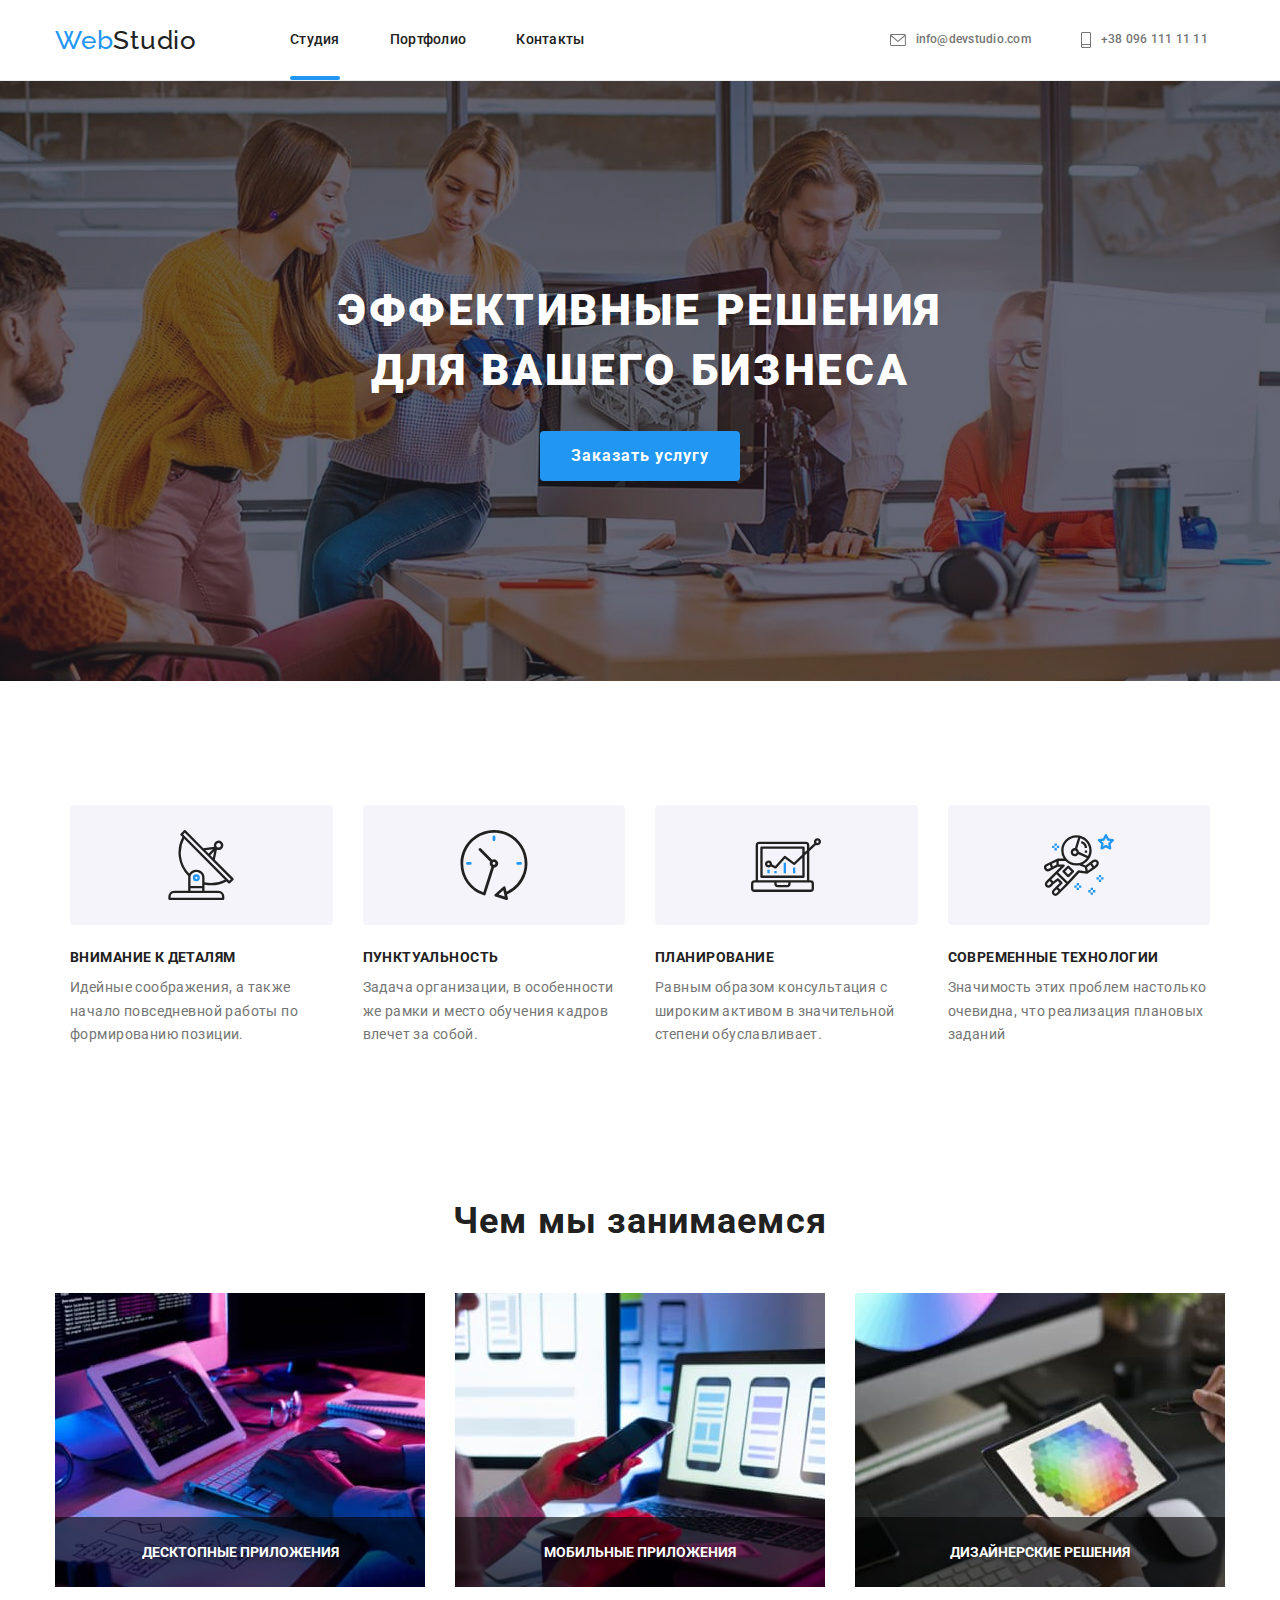
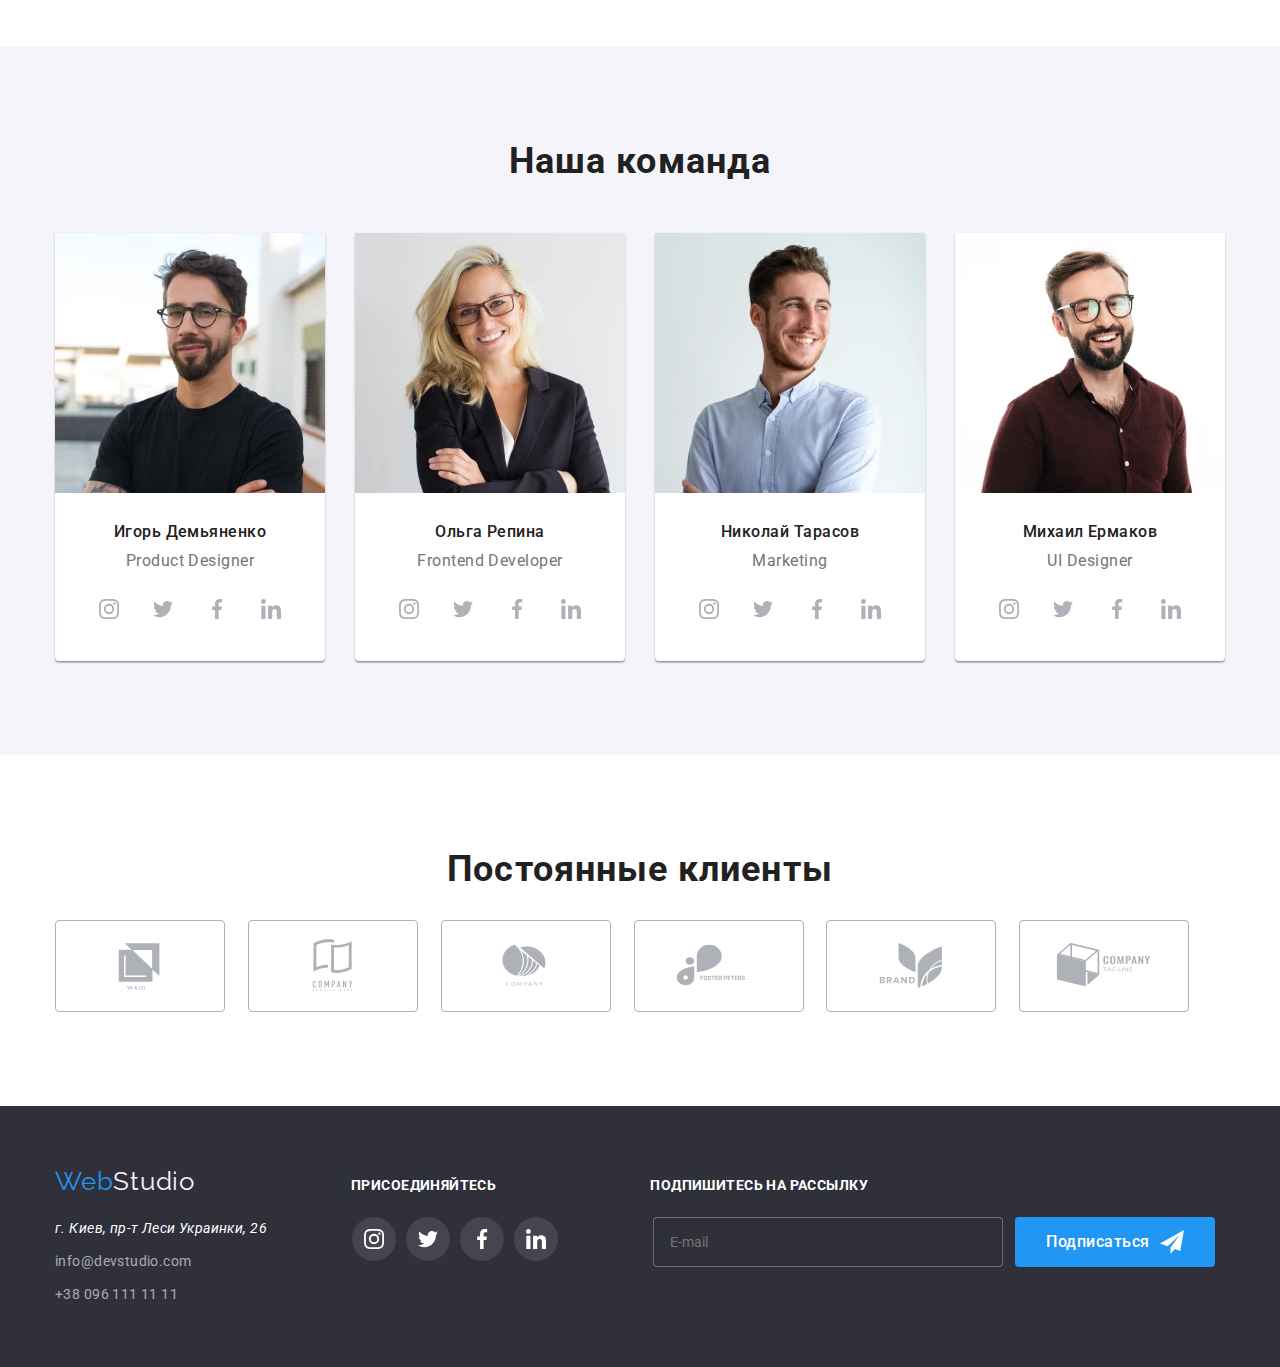
==== commit 298b310a: "25" ====
--- a/index.html
+++ b/index.html
@@ -153,7 +153,7 @@
       <div class="container">
         <h2 class="title_h2">Наша команда</h2>
         <ul class="team-list card-set list">
-          <li class="team-item card-set__item">
+          <li class="team-item">
             <picture>
               <source media="(min-width: 1200px)"
                 srcset="./images/team-content/img-1_lg.webp 1x, images/team-content/img-1_lg@2x.webp 2x"
@@ -210,7 +210,7 @@
               </ul>
             </div>
           </li>
-          <li class="team-item card-set__item">
+          <li class="team-item">
             <picture>
               <source media="(min-width: 1200px)"
                 srcset="./images/team-content/img-3_lg.webp 1x, images/team-content/img-3_lg@2x.webp 2x"
@@ -268,7 +268,7 @@
               </ul>
             </div>
           </li>
-          <li class="team-item card-set__item">
+          <li class="team-item">
             <picture>
               <source media="(min-width: 1200px)"
                 srcset="./images/team-content/img-2_lg.webp 1x, images/team-content/img-2_lg@2x.webp 2x"
@@ -326,7 +326,7 @@
               </ul>
             </div>
           </li>
-          <li class="team-item card-set__item">
+          <li class="team-item">
             <picture>
               <source media="(min-width: 1200px)"
                 srcset="./images/team-content/img-4_lg.webp 1x, images/team-content/img-4_lg@2x.webp 2x"
@@ -601,16 +601,16 @@
     </ul>
     <ul class="mobile-menu-socials list">
       <li class="mobile-menu-socials-item">
-        <a class="mobile-menu-socials-link mob-menu-color link" href="">Instagram</a>
+        <a class="mobile-menu-socials-link mob-menu-color-social link" href="">Instagram</a>
       </li>
       <li class="mobile-menu-socials-item">
-        <a class="mobile-menu-socials-link mob-menu-color link" href="">Twitter</a>
+        <a class="mobile-menu-socials-link mob-menu-color-social link" href="">Twitter</a>
       </li>
       <li class="mobile-menu-socials-item">
-        <a class="mobile-menu-socials-link mob-menu-color link" href="">Facebook</a>
+        <a class="mobile-menu-socials-link mob-menu-color-social link" href="">Facebook</a>
       </li>
       <li class="mobile-menu-socials-item">
-        <a class="mobile-menu-socials-link mob-menu-color link" href="">LinkedIn</a>
+        <a class="mobile-menu-socials-link mob-menu-color-social link" href="">LinkedIn</a>
       </li>
     </ul>
   </div>
--- a/css/main.min.css
+++ b/css/main.min.css
@@ -1 +1 @@
-:root{--main-font: "Roboto";--secondary-font: "Raleway";--acent-color: #2196f3;--secondary-color: #188ce8;--white-color: white;--border-bottom-color: #ececec;--header-color: #212121;--label-color: #757575;--border-checkbox: #2a2a2a;--logo-color:#f5f4fa;--footer-backgroung:#2f303a;--modal-form:rgba(33, 33, 33, 0.2);--border-color:#eeeeee;--team-list-color:#afb1b8;--items: 4;--indent: 30px;--anim-slow: 250ms cubic-bezier(0.4, 0, 0.2, 1)}body{font-family:"Roboto",sans-serif;font-size:14px;line-height:1.71}h1,h2,h3,h4,p{margin:0}.img{display:block;max-width:100%;height:auto}.link{text-decoration:none}.list{list-style:none;margin:0;padding:0}.pading{padding:0}.img_team{display:block;width:100%;height:auto}.card-set{display:-webkit-box;display:-ms-flexbox;display:flex;-ms-flex-wrap:wrap;flex-wrap:wrap;gap:var(--indent)}.card-set__item{-ms-flex-preferred-size:calc((100% - var(--indent)*(var(--items) - 1))/var(--items));flex-basis:calc((100% - var(--indent)*(var(--items) - 1))/var(--items))}.button-close{position:absolute;-webkit-transform:translate(-25%, 25%);transform:translate(-25%, 25%);top:0;right:0;display:-webkit-box;display:-ms-flexbox;display:flex;-webkit-box-align:center;-ms-flex-align:center;align-items:center;-webkit-box-pack:center;-ms-flex-pack:center;justify-content:center;width:30px;height:30px;border:1px solid rgba(0,0,0,.1);border-radius:50%;background-color:var(--white-color);cursor:pointer;-webkit-transition:var(--anim-slow);transition:var(--anim-slow)}.button-close:hover,.button-close:focus{fill:var(--secondary-color);border-color:var(--secondary-color);-webkit-transition:var(--anim-slow);transition:var(--anim-slow)}.hero .button{font-family:"roboto",sans-serif;font-weight:700;font-size:16px;line-height:1.88;letter-spacing:.06em;color:var(--white-color);background-color:var(--acent-color);border:none;cursor:pointer;margin-top:30px;width:200px;height:50px;border-radius:4px;-webkit-transition:var(--anim-slow);transition:var(--anim-slow)}.hero .button.button:hover,.hero .button .button:focus{background-color:var(--secondary-color);-webkit-transition:var(--anim-slow);transition:var(--anim-slow)}.modal-button{margin-left:auto;margin-right:auto;margin-top:25px;width:200px;height:50px;border-radius:4px;background-color:var(--acent-color);border:none;color:var(--white-color);-webkit-transition:var(--anim-slow);transition:var(--anim-slow);cursor:pointer;-webkit-box-shadow:0px 1px 1px rgba(0,0,0,.12),0px 4px 4px rgba(0,0,0,.06),1px 4px 6px rgba(0,0,0,.16);box-shadow:0px 1px 1px rgba(0,0,0,.12),0px 4px 4px rgba(0,0,0,.06),1px 4px 6px rgba(0,0,0,.16);font-size:16px;font-weight:700;line-height:1.88;letter-spacing:.06em}.modal-button:hover,.modal-button:focus{background-color:var(--secondary-color);-webkit-transition:var(--anim-slow);transition:var(--anim-slow)}.container{width:100%;padding-left:15px;padding-right:15px;margin-left:auto;margin-right:auto}@media screen and (min-width: 480px){.container{max-width:480px}}@media screen and (min-width: 768px){.container{max-width:768px}}@media screen and (min-width: 1200px){.container{max-width:1200px}}.span{color:var(--acent-color)}.current-link{position:relative;color:var(--acent-color);display:-webkit-box;display:-ms-flexbox;display:flex;-webkit-box-align:center;-ms-flex-align:center;align-items:center}.current-link::before{content:"";position:absolute;bottom:0%;left:0%;width:100%;height:4px;display:inline-block;margin-right:10px;background-color:var(--acent-color);border-radius:2px}.backdrop{position:fixed;top:0;left:0;width:100%;height:100%;background-color:rgba(0,0,0,.2);opacity:1;-webkit-transition:opacity var(--anim-slow);transition:opacity var(--anim-slow)}.backdrop.is-hidden{opacity:0;pointer-events:none}.backdrop.is-hidden .modal{-webkit-transform:translate(-50%, -50%) scale(0.3);transform:translate(-50%, -50%) scale(0.3)}.mobile-menu-btn{background-color:rgba(0,0,0,0);border:none;width:40px;height:40px;display:-webkit-box;display:-ms-flexbox;display:flex;-webkit-box-align:center;-ms-flex-align:center;align-items:center;-webkit-box-pack:center;-ms-flex-pack:center;justify-content:center;margin-left:auto;z-index:1000}@media screen and (min-width: 768px){.mobile-menu-btn{display:none}}.mobile-menu-btn.is-open .mobile-menu-burger{opacity:0}.mobile-menu-close{opacity:0}.mobile-menu-btn.is-open .mobile-menu-close{opacity:1}.mobile-menu-btn:active{fill:var(--acent-color)}.mobile-menu{position:fixed;top:0;left:0;z-index:100;-webkit-transform:translateX(100%);transform:translateX(100%);width:100%;height:100%;padding:48px 40px;display:-webkit-box;display:-ms-flexbox;display:flex;-webkit-box-orient:vertical;-webkit-box-direction:normal;-ms-flex-direction:column;flex-direction:column;background-color:var(--white-color);-webkit-transition:-webkit-transform var(--anim-slow);transition:-webkit-transform var(--anim-slow);transition:transform var(--anim-slow);transition:transform var(--anim-slow), -webkit-transform var(--anim-slow)}.mobile-menu.is-open{-webkit-transform:translateX(0);transform:translateX(0)}.mobile-menu-nav{margin-bottom:auto;font-weight:500;font-size:40px;line-height:1.18;letter-spacing:.02em}.mobile-menu-nav-item:not(:last-child){margin-bottom:32px}.mobile-menu-nav-item .current-mobile-menu{color:#2196f3}.mobile-menu-contacts{margin-bottom:64px;font-weight:500;font-size:24px;line-height:1.22;letter-spacing:.02em;color:var(--label-color)}.mobile-menu-contacts-item:not(:last-child){margin-bottom:32px}.mobile-menu-contacts-item .accent{font-size:34px;color:var(--acent-color)}.mobile-menu-socials{display:-webkit-box;display:-ms-flexbox;display:flex;-webkit-box-align:center;-ms-flex-align:center;align-items:center;-ms-flex-wrap:wrap;flex-wrap:wrap;gap:10px;font-weight:500;font-size:18px;line-height:1.22;letter-spacing:.02em;color:var(--acent-color)}.mobile-menu-socials-item:not(:last-child) .mobile-menu-socials-link{padding-right:10px;border-right:1px solid rgba(33,33,33,.2)}.mob-menu-color{color:var(--header-color)}.mob-menu-color-contacts{color:var(--label-color)}.header-nav{display:none}@media screen and (min-width: 768px){.header-nav{display:block}}@media screen and (min-width: 1200px){.header-nav{display:block}}.header-group{display:none}@media screen and (min-width: 768px){.header-group{display:block;margin-left:80px}}@media screen and (min-width: 1200px){.header-group{display:-webkit-box;display:-ms-flexbox;display:flex;gap:50px;margin-left:305px}}.header{display:-webkit-box;display:-ms-flexbox;display:flex;font-weight:500;font-size:14px;line-height:1.14;letter-spacing:.02em;color:var(--header-color);border-bottom-width:1px;border-bottom-style:solid;border-bottom-color:var(--border-bottom-color);z-index:10}.header .header-logo{padding-bottom:16px;padding-top:16px;font-family:var(--secondary-font);font-size:26px;line-height:1.19;letter-spacing:.03em;text-decoration:none;color:var(--header-color)}.header .header-container{display:-webkit-box;display:-ms-flexbox;display:flex;-webkit-box-align:center;-ms-flex-align:center;align-items:center}.header-list{display:-webkit-box;display:-ms-flexbox;display:flex;-ms-flex-wrap:wrap-reverse;flex-wrap:wrap-reverse;gap:50px}@media screen and (min-width: 768px){.header-list{margin-left:78px}}@media screen and (min-width: 1200px){.header-list{margin-left:93px}}.header-link{position:relative;display:block;padding-top:32px;padding-bottom:32px;font-weight:500;font-size:14px;line-height:1.14;letter-spacing:.02em;color:var(--header-color);-webkit-transition:var(--anim-slow);transition:var(--anim-slow)}.header-link::after{content:"";position:absolute;left:0%;bottom:0%;display:block;width:100%;height:4px;background-color:var(--acent-color);border-radius:2px;display:none}.header-link:hover::after{display:block}.header-link:hover,.header-link:focus{color:var(--acent-color)}.header-contact-svg{fill:currentColor;margin-right:10px;text-align:center}.header-contact{display:-webkit-box;display:-ms-flexbox;display:flex;-webkit-box-align:center;-ms-flex-align:center;align-items:center;font-weight:500;font-size:14px;line-height:1.14;letter-spacing:.02em;color:var(--label-color);-webkit-transition:var(--anim-slow);transition:var(--anim-slow)}@media screen and (min-width: 768px){.header-contact{font-size:12px;line-height:1.16;letter-spacing:.02em;color:#757575}}.header-contact:hover,.header-contact:focus{color:var(--acent-color)}@media screen and (min-width: 768px){.header-group-mail{padding-bottom:10px}}@media screen and (min-width: 1200px){.header-group-mail{padding-bottom:0}}.hero{background-color:var(--footer-backgroung);text-align:center;padding-top:118px;padding-bottom:118px;background-image:-webkit-gradient(linear, left top, right top, from(rgba(47, 48, 58, 0.4)), to(rgba(47, 48, 58, 0.4))),url(../images/header/header_sm.jpg);background-image:linear-gradient(to right, rgba(47, 48, 58, 0.4), rgba(47, 48, 58, 0.4)),url(../images/header/header_sm.jpg);background-repeat:no-repeat;background-position:center;background-size:cover;max-width:480px;max-height:400px;margin-left:auto;margin-right:auto}@media(min-device-pixel-ratio: 2),(-webkit-min-device-pixel-ratio: 2),(min-resolution: 192dpi),(min-resolution: 2dppx){.hero{background-image:-webkit-gradient(linear, left top, right top, from(rgba(47, 48, 58, 0.4)), to(rgba(47, 48, 58, 0.4))),url(../images/header/header_sm@2x.jpg);background-image:linear-gradient(to right, rgba(47, 48, 58, 0.4), rgba(47, 48, 58, 0.4)),url(../images/header/header_sm@2x.jpg)}}@media screen and (min-width: 768px){.hero{max-width:768px;max-height:400px;background-image:-webkit-gradient(linear, left top, right top, from(rgba(47, 48, 58, 0.4)), to(rgba(47, 48, 58, 0.4))),url(../images/header/header_md.jpg);background-image:linear-gradient(to right, rgba(47, 48, 58, 0.4), rgba(47, 48, 58, 0.4)),url(../images/header/header_md.jpg)}}@media screen and (min-width: 768px)and (min-device-pixel-ratio: 2),screen and (min-width: 768px)and (-webkit-min-device-pixel-ratio: 2),screen and (min-width: 768px)and (min-resolution: 192dpi),screen and (min-width: 768px)and (min-resolution: 2dppx){.hero{background-image:-webkit-gradient(linear, left top, right top, from(rgba(47, 48, 58, 0.4)), to(rgba(47, 48, 58, 0.4))),url(../images/header/header_md@2x.jpg);background-image:linear-gradient(to right, rgba(47, 48, 58, 0.4), rgba(47, 48, 58, 0.4)),url(../images/header/header_md@2x.jpg)}}@media screen and (min-width: 1200px){.hero{padding-top:200px;padding-bottom:200px;max-width:1600px;max-height:600px;background-image:-webkit-gradient(linear, left top, right top, from(rgba(47, 48, 58, 0.4)), to(rgba(47, 48, 58, 0.4))),url(../images/header/header_lg.jpg);background-image:linear-gradient(to right, rgba(47, 48, 58, 0.4), rgba(47, 48, 58, 0.4)),url(../images/header/header_lg.jpg)}}@media screen and (min-width: 1200px)and (min-device-pixel-ratio: 2),screen and (min-width: 1200px)and (-webkit-min-device-pixel-ratio: 2),screen and (min-width: 1200px)and (min-resolution: 192dpi),screen and (min-width: 1200px)and (min-resolution: 2dppx){.hero{background-image:-webkit-gradient(linear, left top, right top, from(rgba(47, 48, 58, 0.4)), to(rgba(47, 48, 58, 0.4))),url(../images/header/header_lg@2x.jpg);background-image:linear-gradient(to right, rgba(47, 48, 58, 0.4), rgba(47, 48, 58, 0.4)),url(../images/header/header_lg@2x.jpg)}}.hero-h1{font-weight:900;font-size:26px;line-height:1.62;text-align:center;letter-spacing:.06em;color:var(--white-color)}@media screen and (min-width: 1200px){.hero-h1{font-size:44px;line-height:1.36;text-align:center}}.modal{position:absolute;top:50%;left:50%;width:450px;height:609px;background-color:var(--white-color);border-radius:5px;-webkit-transform:translate(-50%, -50%) scale(1);transform:translate(-50%, -50%) scale(1);-webkit-transition:var(--anim-slow);transition:var(--anim-slow)}@media screen and (min-width: 1200px){.modal{width:528px;height:581px}}.modal-form{padding:40px;display:-webkit-box;display:-ms-flexbox;display:flex;-webkit-box-orient:vertical;-webkit-box-direction:normal;-ms-flex-direction:column;flex-direction:column;width:100%;color:var(--modal-form)}.modal-text{color:var(--header-color);width:370px;line-height:1.15;display:-webkit-box;display:-ms-flexbox;display:flex;-webkit-box-pack:center;-ms-flex-pack:center;justify-content:center;text-align:center}@media screen and (min-width: 1200px){.modal-text{width:448px;line-height:1.15}}.modal-field{display:-webkit-box;display:-ms-flexbox;display:flex;-webkit-box-orient:vertical;-webkit-box-direction:normal;-ms-flex-direction:column;flex-direction:column;text-align:left;margin-top:10px;font-size:12px;line-height:1.4}.modal-field:first-child{margin-top:0}.modal-field input{padding-left:36px;padding-top:11px;padding-bottom:11px}.modal-field textarea{padding:12px 16px}.form-label{color:var(--label-color);margin-bottom:4px}.form-checkbox-input{position:absolute;white-space:nowrap;width:1px;height:1px;overflow:hidden;border:0;padding:0;clip:rect(0 0 0 0);-webkit-clip-path:inset(50%);clip-path:inset(50%);margin:-1px}.form-checkbox-agreement{margin-left:4px;font-size:12px;line-height:1.16;letter-spacing:.03em;-webkit-user-select:none;-moz-user-select:none;-ms-user-select:none;user-select:none}@media screen and (min-width: 1200px){.form-checkbox-agreement{font-size:14px;line-height:1.46}}.modal-polici{display:-webkit-box;display:-ms-flexbox;display:flex;-webkit-box-align:center;-ms-flex-align:center;align-items:center;-webkit-box-pack:center;-ms-flex-pack:center;justify-content:center;color:var(--label-color)}.modal-polici-link{margin-left:4px;color:var(--acent-color)}.modal_icon{position:relative}.form-icon{position:absolute;top:27%;-webkit-transform:translate(60%);transform:translate(60%)}.form-input{width:370px;height:40px;cursor:pointer;border:1px solid rgba(33,33,33,.2);border-radius:4px;-webkit-transition:var(--anim-slow);transition:var(--anim-slow)}.form-input:focus{outline:var(--acent-color);border:1px solid var(--secondary-color);-webkit-transition:var(--anim-slow);transition:var(--anim-slow)}@media screen and (min-width: 1200px){.form-input{width:448px}}.form-textarea{display:block;resize:none;height:120px;cursor:pointer;border:1px solid rgba(33,33,33,.2);border-radius:4px}.form-textarea:focus{outline:var(--acent-color);border:1px solid var(--secondary-color);-webkit-transition:var(--anim-slow);transition:var(--anim-slow)}.modal_icon:focus-within .form-icon{fill:var(--acent-color);outline:var(--acent-color);-webkit-transition:var(--anim-slow);transition:var(--anim-slow)}.form-icon-checkbox{display:-webkit-box;display:-ms-flexbox;display:flex;-webkit-box-pack:center;-ms-flex-pack:center;justify-content:center;-webkit-box-align:center;-ms-flex-align:center;align-items:center;width:15px;height:15px;border:2px solid var(--border-checkbox);border-radius:4px;background-repeat:no-repeat;background-position:center}.form-checkbox-input:checked+.form-icon-checkbox{border-color:var(--acent-color);background-color:var(--acent-color);background-image:url(../images/modalka/icon-check-white.svg);background-size:contain;background-origin:content-box;-webkit-transition:var(--anim-slow);transition:var(--anim-slow)}.modal-checkbox{display:inline-block;margin-top:20px}.about{padding-top:60px;padding-bottom:60px}@media screen and (min-width: 768px){.about{padding-top:60px;padding-bottom:60px}}@media screen and (min-width: 1200px){.about{padding-top:94px;padding-bottom:94px}}.about-container{display:-webkit-box;display:-ms-flexbox;display:flex;-webkit-box-pack:center;-ms-flex-pack:center;justify-content:center;gap:30px}@media screen and (min-width: 768px){.about-container{display:-webkit-box;display:-ms-flexbox;display:flex;-ms-flex-wrap:wrap;flex-wrap:wrap}}.about-container__item{--items: 1}@media screen and (min-width: 768px){.about-container__item{--items: 2}}@media screen and (min-width: 1200px){.about-container__item{--items: 4}}.about-container__img{display:-webkit-box;display:-ms-flexbox;display:flex;-webkit-box-pack:center;-ms-flex-pack:center;justify-content:center;-webkit-box-align:center;-ms-flex-align:center;align-items:center;width:450px;height:120px;gap:30px;border-radius:4px;background-color:#f5f4fa}@media screen and (min-width: 768px){.about-container__img{max-width:354px}}@media screen and (min-width: 1200px){.about-container__img{max-width:270px}}.about-div{padding-top:30px}.about-h3{font-weight:700;font-size:14px;line-height:1.14;letter-spacing:.03em;color:var(--header-color);margin-top:25px;display:-webkit-box;display:-ms-flexbox;display:flex;-webkit-box-pack:center;-ms-flex-pack:center;justify-content:center}@media screen and (min-width: 768px){.about-h3{display:-webkit-box;display:-ms-flexbox;display:flex;-webkit-box-pack:start;-ms-flex-pack:start;justify-content:flex-start}}@media screen and (min-width: 1200px){.about-h3{display:-webkit-box;display:-ms-flexbox;display:flex;-webkit-box-pack:start;-ms-flex-pack:start;justify-content:flex-start}}.about-text{font-size:14px;line-height:1.71;letter-spacing:.03em;color:var(--label-color);margin-top:10px}.services{padding-top:60px;padding-bottom:60px}@media screen and (max-width: 1199px){.services{display:none}}.services-list{margin-top:50px;display:-webkit-box;display:-ms-flexbox;display:flex;-webkit-box-pack:center;-ms-flex-pack:center;justify-content:center}.services-item__img{position:relative}.services-item__svg{display:block}.title_h2{font-weight:700;font-size:36px;line-height:1.16;text-align:center;letter-spacing:.03em;color:var(--header-color)}.services-text{bottom:0%;position:absolute;display:-webkit-box;display:-ms-flexbox;display:flex;-webkit-box-pack:center;-ms-flex-pack:center;justify-content:center;-webkit-box-align:center;-ms-flex-align:center;align-items:center;width:100%;height:70px;font-weight:700;line-height:1.14px;text-transform:uppercase;color:var(--white-color);background-color:rgba(0,0,0,.6);text-shadow:0px 4px 4px rgba(0,0,0,.25)}.team{background-color:var(--logo-color);padding-top:60px;padding-bottom:60px}@media screen and (min-width: 768px){.team{padding-top:60px;padding-bottom:60px}}@media screen and (min-width: 1200px){.team{padding-top:94px;padding-bottom:94px}}.team-list{margin-top:50px;display:-webkit-box;display:-ms-flexbox;display:flex;-webkit-box-pack:center;-ms-flex-pack:center;justify-content:center}@media screen and (min-width: 768px){.team-list{display:-webkit-box;display:-ms-flexbox;display:flex;-ms-flex-wrap:wrap;flex-wrap:wrap}}.team-list .team-item{-webkit-box-shadow:0px 1px 3px rgba(0,0,0,.12),0px 1px 1px rgba(0,0,0,.14),0px 2px 1px rgba(0,0,0,.2);box-shadow:0px 1px 3px rgba(0,0,0,.12),0px 1px 1px rgba(0,0,0,.14),0px 2px 1px rgba(0,0,0,.2);border-radius:0px 0px 4px 4px;background-color:var(--white-color)}.team-list .team-card{padding-top:30px;padding-bottom:30px;width:450px}@media screen and (min-width: 768px){.team-list .team-card{width:354px}}@media screen and (min-width: 1200px){.team-list .team-card{width:270px}}.team-list .team-list-icon{display:-webkit-box;display:-ms-flexbox;display:flex;margin-top:16px;-webkit-box-align:center;-ms-flex-align:center;align-items:center;-webkit-box-pack:center;-ms-flex-pack:center;justify-content:center;gap:10px}.team-list-icon__img{display:-webkit-box;display:-ms-flexbox;display:flex;-webkit-box-align:center;-ms-flex-align:center;align-items:center;-webkit-box-pack:center;-ms-flex-pack:center;justify-content:center;width:44px;height:44px;border-radius:50%;color:var(--team-list-color);-webkit-transition:var(--anim-slow);transition:var(--anim-slow)}.team-list-icon__img:hover,.team-list-icon__img:focus{background-color:var(--acent-color);color:var(--white-color)}.team-list-icon__svg{width:20px;height:20px;fill:currentColor}.team-item__name{font-weight:500;font-size:16px;line-height:1.18;letter-spacing:.03em;color:var(--header-color);text-align:center}.team-item__job{font-size:16px;line-height:1.18;letter-spacing:.03em;color:var(--label-color);text-align:center;margin-top:10px}.portfolio-list{display:-webkit-box;display:-ms-flexbox;display:flex;gap:8px;-ms-flex-wrap:wrap;flex-wrap:wrap}@media screen and (min-width: 768px){.portfolio-list{display:-webkit-box;display:-ms-flexbox;display:flex;-webkit-box-pack:center;-ms-flex-pack:center;justify-content:center}}@media screen and (min-width: 1200px){.portfolio-list{display:-webkit-box;display:-ms-flexbox;display:flex;-webkit-box-pack:center;-ms-flex-pack:center;justify-content:center}}.portfolio-section{padding-top:60px;padding-bottom:60px}@media screen and (min-width: 768px){.portfolio-section{padding-top:60px;padding-bottom:60px}}@media screen and (min-width: 1200px){.portfolio-section{padding-top:94px;padding-bottom:94px}}.portfolio .button{font-weight:500;font-size:16px;line-height:1.62;letter-spacing:.03em;padding:6px 22px;border-radius:4px;color:var(--header-color);background-color:var(--logo-color);cursor:pointer;-webkit-transition:var(--anim-slow);transition:var(--anim-slow);border:none}.portfolio .button:hover,.portfolio .button:focus{color:#fff;background-color:var(--acent-color);-webkit-box-shadow:0px 3px 1px rgba(0,0,0,.1),0px 1px 2px rgba(0,0,0,.08),0px 2px 2px rgba(0,0,0,.12);box-shadow:0px 3px 1px rgba(0,0,0,.1),0px 1px 2px rgba(0,0,0,.08),0px 2px 2px rgba(0,0,0,.12)}.title{font-weight:700;font-size:18px;line-height:2;letter-spacing:.06em;color:var(--header-color)}.text{font-size:16px;line-height:1.88;letter-spacing:.03em;color:var(--label-color)}.pictures-list{margin-top:40px;display:-webkit-box;display:-ms-flexbox;display:flex;-ms-flex-wrap:wrap;flex-wrap:wrap;gap:30px}@media screen and (min-width: 768px){.pictures-list{margin-top:30px}}@media screen and (min-width: 1200px){.pictures-list{margin-top:50px}}.pictures-item{cursor:pointer;-webkit-transition:var(--anim-slow);transition:var(--anim-slow);-ms-flex-preferred-size:calc((100% - var(--indent)*(var(--items) - 1))/var(--items));flex-basis:calc((100% - var(--indent)*(var(--items) - 1))/var(--items))}.pictures-item:hover,.pictures-item:focus{-webkit-box-shadow:0px 1px 1px rgba(0,0,0,.12),0px 4px 4px rgba(0,0,0,.06),1px 4px 6px rgba(0,0,0,.16);box-shadow:0px 1px 1px rgba(0,0,0,.12),0px 4px 4px rgba(0,0,0,.06),1px 4px 6px rgba(0,0,0,.16)}.pictures-overlay{position:relative;overflow:hidden;width:450px}@media screen and (min-width: 768px){.pictures-overlay{width:354px}}@media screen and (min-width: 1200px){.pictures-overlay{width:370px}}.pictures-desc{position:absolute;bottom:0%;left:0%;-webkit-transform:translateY(100%);transform:translateY(100%);-webkit-transition:var(--anim-slow);transition:var(--anim-slow);width:100%;height:100%;padding:63px 24px;background-color:rgba(33,150,243,.9);color:var(--white-color);font-size:18px;line-height:1.6}.card-wrap{display:block;width:450px}.card-wrap:hover .pictures-desc,.card-wrap:focus .pictures-desc{-webkit-transform:translateY(0);transform:translateY(0)}@media screen and (min-width: 768px){.card-wrap{width:354px;display:-webkit-box;display:-ms-flexbox;display:flex;-webkit-box-orient:vertical;-webkit-box-direction:normal;-ms-flex-direction:column;flex-direction:column;height:100%}}@media screen and (min-width: 1200px){.card-wrap{width:370px}}.pictures-title-text{padding:20px 24px;border:1px solid var(--border-color);border-top:none;width:450px}@media screen and (min-width: 768px){.pictures-title-text{width:354px;-webkit-box-flex:1;-ms-flex-positive:1;flex-grow:1}}@media screen and (min-width: 1200px){.pictures-title-text{width:370px}}.pictures-img{display:block;width:100%;height:auto}.customers{padding-top:60px;padding-bottom:60px}@media screen and (min-width: 768px){.customers{padding-top:60px;padding-bottom:60px}}@media screen and (min-width: 1200px){.customers{padding-top:94px;padding-bottom:94px}}.customers-list{display:-webkit-box;display:-ms-flexbox;display:flex;-ms-flex-wrap:wrap;flex-wrap:wrap;margin-top:50px;gap:var(--indent)}@media screen and (min-width: 768px){.customers-list{display:-webkit-box;display:-ms-flexbox;display:flex;-ms-flex-wrap:wrap;flex-wrap:wrap}}.customers-list_button{display:-webkit-box;display:-ms-flexbox;display:flex;-webkit-box-align:center;-ms-flex-align:center;align-items:center;-webkit-box-pack:center;-ms-flex-pack:center;justify-content:center;width:210px;height:92px;border:1px solid #afb1b8;border-radius:4px;color:#afb1b8;-webkit-transition:color var(--anim-slow),border var(--anim-slow);transition:color var(--anim-slow),border var(--anim-slow)}@media screen and (min-width: 768px){.customers-list_button{width:226px;--items: 3;display:-webkit-box;display:-ms-flexbox;display:flex;-ms-flex-wrap:wrap;flex-wrap:wrap}}@media screen and (min-width: 1200px){.customers-list_button{width:170px}}.customers-list_button:hover,.customers-list_button:focus{border:1px solid var(--acent-color);color:var(--acent-color)}.customers-list_svg{width:106px;height:60px;fill:currentColor;display:-webkit-box;display:-ms-flexbox;display:flex;-webkit-box-pack:center;-ms-flex-pack:center;justify-content:center}.footer{display:block;background-color:var(--footer-backgroung);padding-top:60px;padding-bottom:60px}.footer .logo{font-family:var(--secondary-font);font-size:24px;line-height:1.16;letter-spacing:.03em;text-decoration:none;color:var(--logo-color)}@media screen and (min-width: 768px){.footer .logo{margin-left:115px}}@media screen and (min-width: 1200px){.footer .logo{font-size:26px;line-height:1.19;margin-left:0}}.footer-adress-all{display:block}@media screen and (min-width: 768px){.footer-adress-all{display:-webkit-box;display:-ms-flexbox;display:flex}}@media screen and (min-width: 1200px){.footer-adress-all{display:-webkit-box;display:-ms-flexbox;display:flex}}.footer .span{color:var(--acent-color)}.footer .address{font-weight:400;font-size:14px;line-height:1.71;letter-spacing:.03em;color:var(--white-color)}.footer-address{display:block;margin:auto;text-align:center;margin-top:20px}@media screen and (min-width: 1200px){.footer-address{display:block;text-align:left;margin:0;margin-top:20px}}.footer .contact{font-weight:400;font-size:14px;line-height:1.71;letter-spacing:.03em;color:rgba(255,255,255,.6);-webkit-transition:var(--anim-slow);transition:var(--anim-slow)}.contact:hover,.contact:focus{color:var(--acent-color)}.footer-address-title{margin-bottom:9px}.footer-list-item{display:block;margin-bottom:8px}@media screen and (min-width: 1200px){.footer-list-item{margin-bottom:9px}}.footer-h2{display:none}@media screen and (min-width: 768px){.footer-h2{display:block;margin:auto;text-align:center;margin-left:234px;font-weight:700;font-size:14px;line-height:16px;letter-spacing:.03em;text-transform:uppercase;color:var(--white-color)}}@media screen and (min-width: 1200px){.footer-h2{display:block;margin:0;margin-left:156px;margin-top:0;font-weight:700;font-size:14px;line-height:16px;letter-spacing:.03em;text-transform:uppercase;color:var(--white-color)}}.footer-h2-new{display:block;margin:0 auto;text-align:center;font-weight:700;font-size:14px;line-height:16px;letter-spacing:.03em;text-transform:uppercase;color:var(--white-color);margin-top:60px}@media screen and (min-width: 768px){.footer-h2-new{display:none}}@media screen and (min-width: 1200px){.footer-h2-new{display:none}}.footer-newsletter-new{display:block;margin:0 auto;text-align:center;font-weight:700;font-size:14px;line-height:16px;letter-spacing:.03em;text-transform:uppercase;color:var(--white-color);margin-top:60px}@media screen and (min-width: 768px){.footer-newsletter-new{display:none}}@media screen and (min-width: 1200px){.footer-newsletter-new{display:none}}.footer-newsletter-new-tablet{display:none}@media screen and (min-width: 768px){.footer-newsletter-new-tablet{display:block;margin:0 auto;text-align:center;font-weight:700;font-size:14px;line-height:16px;letter-spacing:.03em;text-transform:uppercase;color:var(--white-color);margin-top:60px}}@media screen and (min-width: 1200px){.footer-newsletter-new-tablet{display:none}}.footer-newsletter{display:none}@media screen and (min-width: 768px){.footer-newsletter{display:none}}@media screen and (min-width: 1200px){.footer-newsletter{display:block;margin-left:154px;font-weight:700;font-size:14px;line-height:16px;letter-spacing:.03em;text-transform:uppercase;color:var(--white-color)}}.footer-label{display:block;margin:0 auto;text-align:center;margin-top:20px}@media screen and (min-width: 768px){.footer-label{display:none}}@media screen and (min-width: 1200px){.footer-label{display:block;margin-top:20px;margin-left:85px}}.footer-label-new{display:none}@media screen and (min-width: 768px){.footer-label-new{display:block;margin:0 auto;text-align:center;margin-top:20px}}@media screen and (min-width: 1200px){.footer-label-new{display:none}}.footer-sing{display:block;margin:0 auto;text-align:center}@media screen and (min-width: 768px){.footer-sing{display:block}}@media screen and (min-width: 1200px){.footer-sing{display:-webkit-box;display:-ms-flexbox;display:flex;-webkit-box-align:center;-ms-flex-align:center;align-items:center;-webkit-box-pack:center;-ms-flex-pack:center;justify-content:center}}.footer-input-email{width:450px;height:50px;padding-left:16px;border-radius:4px;border:1px solid rgba(255,255,255,.3);background-color:var(--footer-backgroung);color:var(--white-color)}@media screen and (min-width: 1200px){.footer-input-email{display:-webkit-box;display:-ms-flexbox;display:flex;-webkit-box-align:center;-ms-flex-align:center;align-items:center;-webkit-box-pack:center;-ms-flex-pack:center;justify-content:center;width:350px}}.footer-input-email:focus{outline:var(--acent-color);border:1px solid var(--secondary-color);-webkit-transition:var(--anim-slow);transition:var(--anim-slow)}.footer-buttun-sing{width:200px;height:50px;display:-webkit-box;display:-ms-flexbox;display:flex;-webkit-box-align:center;-ms-flex-align:center;align-items:center;-webkit-box-pack:center;-ms-flex-pack:center;justify-content:center;margin-top:20px;margin-left:auto;margin-right:auto;background-color:var(--acent-color);border:none;color:var(--white-color);-webkit-transition:var(--anim-slow);transition:var(--anim-slow);cursor:pointer;border-radius:4px;font-weight:500;font-size:16px;line-height:1.62;letter-spacing:.03em}@media screen and (min-width: 768px){.footer-buttun-sing{display:-webkit-box;display:-ms-flexbox;display:flex;-webkit-box-align:center;-ms-flex-align:center;align-items:center;-webkit-box-pack:center;-ms-flex-pack:center;justify-content:center}}@media screen and (min-width: 1200px){.footer-buttun-sing{display:-webkit-box;display:-ms-flexbox;display:flex;-webkit-box-align:center;-ms-flex-align:center;align-items:center;-webkit-box-pack:center;-ms-flex-pack:center;justify-content:center;margin-left:12px;margin-top:0px}}.footer-buttun-sing-svg{fill:currentColor;margin-left:10px}.footer-buttun-sing:hover,.footer-buttun-sing:focus{-webkit-transition:var(--anim-slow);transition:var(--anim-slow);background-color:var(--secondary-color)}.footer-had{display:block;margin:0 auto;text-align:center}@media screen and (min-width: 768px){.footer-had{display:-webkit-box;display:-ms-flexbox;display:flex}}@media screen and (min-width: 1200px){.footer-had{display:-webkit-box;display:-ms-flexbox;display:flex;-webkit-box-align:baseline;-ms-flex-align:baseline;align-items:baseline}}.footer-soucial{display:block;margin:0 auto;text-align:center;margin-top:20px}@media screen and (min-width: 768px){.footer-soucial{margin-left:85px}}.list-icon-f{display:-webkit-box;display:-ms-flexbox;display:flex;-webkit-box-pack:center;-ms-flex-pack:center;justify-content:center;gap:10px}.team-icon-svg-f{fill:var(--white-color)}.team-icon-a-f{display:-webkit-box;display:-ms-flexbox;display:flex;-webkit-box-align:center;-ms-flex-align:center;align-items:center;-webkit-box-pack:center;-ms-flex-pack:center;justify-content:center;width:44px;height:44px;background-color:rgba(255,255,255,.1);border-radius:50%;-webkit-transition:var(--anim-slow);transition:var(--anim-slow)}.team-icon-a-f:hover,.team-icon-a-f:focus{background-color:var(--acent-color)}/*# sourceMappingURL=main.min.css.map */+:root{--main-font: "Roboto";--secondary-font: "Raleway";--acent-color: #2196f3;--secondary-color: #188ce8;--white-color: white;--border-bottom-color: #ececec;--header-color: #212121;--label-color: #757575;--border-checkbox: #2a2a2a;--logo-color:#f5f4fa;--footer-backgroung:#2f303a;--modal-form:rgba(33, 33, 33, 0.2);--border-color:#eeeeee;--team-list-color:#afb1b8;--items: 4;--indent: 30px;--anim-slow: 250ms cubic-bezier(0.4, 0, 0.2, 1)}body{font-family:"Roboto",sans-serif;font-size:14px;line-height:1.71;width:100%;max-width:100%;overflow-x:hidden}html{width:100%;max-width:100%;overflow-x:hidden}h1,h2,h3,h4,p{margin:0}.img{display:block;max-width:100%;height:auto}.link{text-decoration:none}.list{list-style:none;margin:0;padding:0}.pading{padding:0}.img_team{display:block;width:100%;height:auto}.card-set{display:-webkit-box;display:-ms-flexbox;display:flex;-ms-flex-wrap:wrap;flex-wrap:wrap;gap:var(--indent)}.card-set__item{-ms-flex-preferred-size:calc((100% - var(--indent)*var(--items))/var(--items));flex-basis:calc((100% - var(--indent)*var(--items))/var(--items))}.button-close{position:absolute;-webkit-transform:translate(-25%, 25%);transform:translate(-25%, 25%);top:0;right:0;display:-webkit-box;display:-ms-flexbox;display:flex;-webkit-box-align:center;-ms-flex-align:center;align-items:center;-webkit-box-pack:center;-ms-flex-pack:center;justify-content:center;width:30px;height:30px;border:1px solid rgba(0,0,0,.1);border-radius:50%;background-color:var(--white-color);cursor:pointer;-webkit-transition:var(--anim-slow);transition:var(--anim-slow)}.button-close:hover,.button-close:focus{fill:var(--secondary-color);border-color:var(--secondary-color);-webkit-transition:var(--anim-slow);transition:var(--anim-slow)}.hero .button{font-family:"roboto",sans-serif;font-weight:700;font-size:16px;line-height:1.88;letter-spacing:.06em;color:var(--white-color);background-color:var(--acent-color);border:none;cursor:pointer;margin-top:30px;width:200px;height:50px;border-radius:4px;-webkit-transition:var(--anim-slow);transition:var(--anim-slow)}.hero .button.button:hover,.hero .button .button:focus{background-color:var(--secondary-color);-webkit-transition:var(--anim-slow);transition:var(--anim-slow)}.modal-button{margin-left:auto;margin-right:auto;margin-top:25px;width:200px;height:50px;border-radius:4px;background-color:var(--acent-color);border:none;color:var(--white-color);-webkit-transition:var(--anim-slow);transition:var(--anim-slow);cursor:pointer;-webkit-box-shadow:0px 1px 1px rgba(0,0,0,.12),0px 4px 4px rgba(0,0,0,.06),1px 4px 6px rgba(0,0,0,.16);box-shadow:0px 1px 1px rgba(0,0,0,.12),0px 4px 4px rgba(0,0,0,.06),1px 4px 6px rgba(0,0,0,.16);font-size:16px;font-weight:700;line-height:1.88;letter-spacing:.06em}.modal-button:hover,.modal-button:focus{background-color:var(--secondary-color);-webkit-transition:var(--anim-slow);transition:var(--anim-slow)}.container{width:100%;padding-left:15px;padding-right:15px;margin-left:auto;margin-right:auto}@media screen and (min-width: 480px){.container{max-width:480px}}@media screen and (min-width: 768px){.container{max-width:768px}}@media screen and (min-width: 1200px){.container{max-width:1200px}}.span{color:var(--acent-color)}.current-link{position:relative;color:var(--acent-color);display:-webkit-box;display:-ms-flexbox;display:flex;-webkit-box-align:center;-ms-flex-align:center;align-items:center}.current-link::before{content:"";position:absolute;bottom:0%;left:0%;width:100%;height:4px;display:inline-block;margin-right:10px;background-color:var(--acent-color);border-radius:2px}.backdrop{position:fixed;top:0;left:0;width:100%;height:100%;background-color:rgba(0,0,0,.2);opacity:1;-webkit-transition:opacity var(--anim-slow);transition:opacity var(--anim-slow)}.backdrop.is-hidden{opacity:0;pointer-events:none}.backdrop.is-hidden .modal{-webkit-transform:translate(-50%, -50%) scale(0.3);transform:translate(-50%, -50%) scale(0.3)}.mobile-menu-btn{background-color:rgba(0,0,0,0);border:none;width:40px;height:40px;display:-webkit-box;display:-ms-flexbox;display:flex;-webkit-box-align:center;-ms-flex-align:center;align-items:center;-webkit-box-pack:center;-ms-flex-pack:center;justify-content:center;margin-left:auto;z-index:100}@media screen and (min-width: 768px){.mobile-menu-btn{display:none}}.mobile-menu-btn.is-open .mobile-menu-burger{opacity:0}.mobile-menu-close{opacity:0}.mobile-menu-btn.is-open .mobile-menu-close{opacity:1}.mobile-menu-btn:active{fill:var(--acent-color)}.mobile-menu{position:fixed;top:0;left:0;z-index:10;-webkit-transform:translateX(100%);transform:translateX(100%);width:100%;height:100%;padding:48px 40px;display:-webkit-box;display:-ms-flexbox;display:flex;-webkit-box-orient:vertical;-webkit-box-direction:normal;-ms-flex-direction:column;flex-direction:column;background-color:var(--white-color);-webkit-transition:-webkit-transform var(--anim-slow);transition:-webkit-transform var(--anim-slow);transition:transform var(--anim-slow);transition:transform var(--anim-slow), -webkit-transform var(--anim-slow)}.mobile-menu.is-open{-webkit-transform:translateX(0);transform:translateX(0)}.mobile-menu-nav{margin-bottom:auto;font-weight:500;font-size:40px;line-height:1.18;letter-spacing:.02em}.mobile-menu-nav-item:not(:last-child){margin-bottom:32px}.mobile-menu-nav-item .current-mobile-menu{color:#2196f3}.mobile-menu-contacts{margin-bottom:64px;font-weight:500;font-size:24px;line-height:1.22;letter-spacing:.02em;color:var(--label-color)}.mobile-menu-contacts-item:not(:last-child){margin-bottom:32px}.mobile-menu-contacts-item .accent{font-size:34px;color:var(--acent-color)}.mobile-menu-socials{display:-webkit-box;display:-ms-flexbox;display:flex;-webkit-box-align:center;-ms-flex-align:center;align-items:center;-ms-flex-wrap:wrap;flex-wrap:wrap;gap:10px;font-weight:500;font-size:18px;line-height:1.22;letter-spacing:.02em;color:var(--acent-color)}.mobile-menu-socials-item:not(:last-child) .mobile-menu-socials-link{padding-right:10px;border-right:1px solid rgba(33,33,33,.2)}.mob-menu-color{color:var(--header-color)}.mob-menu-color-social{color:var(--acent-color)}.mob-menu-color-contacts{color:var(--label-color)}.header-nav{display:none}@media screen and (min-width: 768px){.header-nav{display:block}}@media screen and (min-width: 1200px){.header-nav{display:block}}.header-group{display:none}@media screen and (min-width: 768px){.header-group{display:block;margin-left:80px}}@media screen and (min-width: 1200px){.header-group{display:-webkit-box;display:-ms-flexbox;display:flex;gap:50px;margin-left:305px}}.header{display:-webkit-box;display:-ms-flexbox;display:flex;font-weight:500;font-size:14px;line-height:1.14;letter-spacing:.02em;color:var(--header-color);border-bottom-width:1px;border-bottom-style:solid;border-bottom-color:var(--border-bottom-color);z-index:10}.header .header-logo{padding-bottom:16px;padding-top:16px;font-family:var(--secondary-font);font-size:26px;line-height:1.19;letter-spacing:.03em;text-decoration:none;color:var(--header-color)}.header .header-container{display:-webkit-box;display:-ms-flexbox;display:flex;-webkit-box-align:center;-ms-flex-align:center;align-items:center}.header-list{display:-webkit-box;display:-ms-flexbox;display:flex;-ms-flex-wrap:wrap-reverse;flex-wrap:wrap-reverse;gap:50px}@media screen and (min-width: 768px){.header-list{margin-left:78px}}@media screen and (min-width: 1200px){.header-list{margin-left:93px}}.header-link{position:relative;display:block;padding-top:32px;padding-bottom:32px;font-weight:500;font-size:14px;line-height:1.14;letter-spacing:.02em;color:var(--header-color);-webkit-transition:var(--anim-slow);transition:var(--anim-slow)}.header-link::after{content:"";position:absolute;left:0%;bottom:0%;display:block;width:100%;height:4px;background-color:var(--acent-color);border-radius:2px;display:none}.header-link:hover::after{display:block}.header-link:hover,.header-link:focus{color:var(--acent-color)}.header-contact-svg{fill:currentColor;margin-right:10px;text-align:center}.header-contact{display:-webkit-box;display:-ms-flexbox;display:flex;-webkit-box-align:center;-ms-flex-align:center;align-items:center;font-weight:500;font-size:14px;line-height:1.14;letter-spacing:.02em;color:var(--label-color);-webkit-transition:var(--anim-slow);transition:var(--anim-slow)}@media screen and (min-width: 768px){.header-contact{font-size:12px;line-height:1.16;letter-spacing:.02em;color:#757575}}.header-contact:hover,.header-contact:focus{color:var(--acent-color)}@media screen and (min-width: 768px){.header-group-mail{padding-bottom:10px}}@media screen and (min-width: 1200px){.header-group-mail{padding-bottom:0}}.hero{background-color:var(--footer-backgroung);text-align:center;padding-top:118px;padding-bottom:118px;background-image:-webkit-gradient(linear, left top, right top, from(rgba(47, 48, 58, 0.4)), to(rgba(47, 48, 58, 0.4))),url(../images/header/header_sm.jpg);background-image:linear-gradient(to right, rgba(47, 48, 58, 0.4), rgba(47, 48, 58, 0.4)),url(../images/header/header_sm.jpg);background-repeat:no-repeat;background-position:center;background-size:cover;max-width:480px;max-height:400px;margin-left:auto;margin-right:auto}@media(min-device-pixel-ratio: 2),(-webkit-min-device-pixel-ratio: 2),(min-resolution: 192dpi),(min-resolution: 2dppx){.hero{background-image:-webkit-gradient(linear, left top, right top, from(rgba(47, 48, 58, 0.4)), to(rgba(47, 48, 58, 0.4))),url(../images/header/header_sm@2x.jpg);background-image:linear-gradient(to right, rgba(47, 48, 58, 0.4), rgba(47, 48, 58, 0.4)),url(../images/header/header_sm@2x.jpg)}}@media screen and (min-width: 768px){.hero{max-width:768px;max-height:400px;background-image:-webkit-gradient(linear, left top, right top, from(rgba(47, 48, 58, 0.4)), to(rgba(47, 48, 58, 0.4))),url(../images/header/header_md.jpg);background-image:linear-gradient(to right, rgba(47, 48, 58, 0.4), rgba(47, 48, 58, 0.4)),url(../images/header/header_md.jpg)}}@media screen and (min-width: 768px)and (min-device-pixel-ratio: 2),screen and (min-width: 768px)and (-webkit-min-device-pixel-ratio: 2),screen and (min-width: 768px)and (min-resolution: 192dpi),screen and (min-width: 768px)and (min-resolution: 2dppx){.hero{background-image:-webkit-gradient(linear, left top, right top, from(rgba(47, 48, 58, 0.4)), to(rgba(47, 48, 58, 0.4))),url(../images/header/header_md@2x.jpg);background-image:linear-gradient(to right, rgba(47, 48, 58, 0.4), rgba(47, 48, 58, 0.4)),url(../images/header/header_md@2x.jpg)}}@media screen and (min-width: 1200px){.hero{padding-top:200px;padding-bottom:200px;max-width:1600px;max-height:600px;background-image:-webkit-gradient(linear, left top, right top, from(rgba(47, 48, 58, 0.4)), to(rgba(47, 48, 58, 0.4))),url(../images/header/header_lg.jpg);background-image:linear-gradient(to right, rgba(47, 48, 58, 0.4), rgba(47, 48, 58, 0.4)),url(../images/header/header_lg.jpg)}}@media screen and (min-width: 1200px)and (min-device-pixel-ratio: 2),screen and (min-width: 1200px)and (-webkit-min-device-pixel-ratio: 2),screen and (min-width: 1200px)and (min-resolution: 192dpi),screen and (min-width: 1200px)and (min-resolution: 2dppx){.hero{background-image:-webkit-gradient(linear, left top, right top, from(rgba(47, 48, 58, 0.4)), to(rgba(47, 48, 58, 0.4))),url(../images/header/header_lg@2x.jpg);background-image:linear-gradient(to right, rgba(47, 48, 58, 0.4), rgba(47, 48, 58, 0.4)),url(../images/header/header_lg@2x.jpg)}}.hero-h1{font-weight:900;font-size:26px;line-height:1.62;text-align:center;letter-spacing:.06em;color:var(--white-color)}@media screen and (min-width: 1200px){.hero-h1{font-size:44px;line-height:1.36;text-align:center}}.modal{position:absolute;z-index:10000;width:calc(100% - 30px);top:50%;left:50%;max-width:450px;height:609px;background-color:var(--white-color);border-radius:5px;-webkit-transform:translate(-50%, -50%) scale(1);transform:translate(-50%, -50%) scale(1);-webkit-transition:var(--anim-slow);transition:var(--anim-slow)}@media screen and (min-width: 768px){.modal{width:450px}}@media screen and (min-width: 1200px){.modal{width:528px;height:581px}}.modal-form{padding:40px;display:-webkit-box;display:-ms-flexbox;display:flex;-webkit-box-orient:vertical;-webkit-box-direction:normal;-ms-flex-direction:column;flex-direction:column;width:100%;color:var(--modal-form)}.modal-text{color:var(--header-color);width:100%;line-height:1.15;display:-webkit-box;display:-ms-flexbox;display:flex;-webkit-box-pack:center;-ms-flex-pack:center;justify-content:center;text-align:center}@media screen and (min-width: 1200px){.modal-text{width:448px;line-height:1.15}}.modal-field{display:-webkit-box;display:-ms-flexbox;display:flex;-webkit-box-orient:vertical;-webkit-box-direction:normal;-ms-flex-direction:column;flex-direction:column;text-align:left;margin-top:10px;font-size:12px;line-height:1.4}.modal-field:first-child{margin-top:0}.modal-field input{padding-left:36px;padding-top:11px;padding-bottom:11px}.modal-field textarea{padding:12px 16px}.form-label{color:var(--label-color);margin-bottom:4px}.form-checkbox-input{position:absolute;white-space:nowrap;width:1px;height:1px;overflow:hidden;border:0;padding:0;clip:rect(0 0 0 0);-webkit-clip-path:inset(50%);clip-path:inset(50%);margin:-1px}.form-checkbox-agreement{width:100%;margin-left:4px;font-size:12px;line-height:1.16;letter-spacing:.03em;-webkit-user-select:none;-moz-user-select:none;-ms-user-select:none;user-select:none}@media screen and (min-width: 1200px){.form-checkbox-agreement{font-size:14px;line-height:1.46}}.modal-polici{display:-webkit-box;display:-ms-flexbox;display:flex;-webkit-box-align:center;-ms-flex-align:center;align-items:center;-webkit-box-pack:center;-ms-flex-pack:center;justify-content:center;color:var(--label-color)}.modal-polici-link{margin-left:4px;color:var(--acent-color)}.modal_icon{position:relative}.form-icon{position:absolute;top:27%;-webkit-transform:translate(60%);transform:translate(60%)}.form-input{width:100%;height:40px;cursor:pointer;border:1px solid rgba(33,33,33,.2);border-radius:4px;-webkit-transition:var(--anim-slow);transition:var(--anim-slow)}.form-input:focus{outline:var(--acent-color);border:1px solid var(--secondary-color);-webkit-transition:var(--anim-slow);transition:var(--anim-slow)}@media screen and (min-width: 1200px){.form-input{width:448px}}.form-textarea{display:block;resize:none;height:120px;cursor:pointer;border:1px solid rgba(33,33,33,.2);border-radius:4px}.form-textarea:focus{outline:var(--acent-color);border:1px solid var(--secondary-color);-webkit-transition:var(--anim-slow);transition:var(--anim-slow)}.modal_icon:focus-within .form-icon{fill:var(--acent-color);outline:var(--acent-color);-webkit-transition:var(--anim-slow);transition:var(--anim-slow)}.form-icon-checkbox{display:-webkit-box;display:-ms-flexbox;display:flex;-webkit-box-pack:center;-ms-flex-pack:center;justify-content:center;-webkit-box-align:center;-ms-flex-align:center;align-items:center;width:15px;height:15px;border:2px solid var(--border-checkbox);border-radius:4px;background-repeat:no-repeat;background-position:center}.form-checkbox-input:checked+.form-icon-checkbox{border-color:var(--acent-color);background-color:var(--acent-color);background-image:url(../images/modalka/icon-check-white.svg);background-size:contain;background-origin:content-box;-webkit-transition:var(--anim-slow);transition:var(--anim-slow)}.modal-checkbox{display:inline-block;margin-top:20px}.about{padding-top:60px;padding-bottom:60px}@media screen and (min-width: 768px){.about{padding-top:60px;padding-bottom:60px}}@media screen and (min-width: 1200px){.about{padding-top:94px;padding-bottom:94px}}.about-container{display:-webkit-box;display:-ms-flexbox;display:flex;-webkit-box-pack:center;-ms-flex-pack:center;justify-content:center;gap:30px}@media screen and (min-width: 768px){.about-container{display:-webkit-box;display:-ms-flexbox;display:flex;-ms-flex-wrap:wrap;flex-wrap:wrap}}.about-container__item{--items: 1}@media screen and (min-width: 768px){.about-container__item{--items: 2}}@media screen and (min-width: 1200px){.about-container__item{--items: 4}}.about-container__img{display:-webkit-box;display:-ms-flexbox;display:flex;-webkit-box-pack:center;-ms-flex-pack:center;justify-content:center;-webkit-box-align:center;-ms-flex-align:center;align-items:center;max-width:450px;height:120px;gap:30px;border-radius:4px;background-color:#f5f4fa}@media screen and (min-width: 768px){.about-container__img{max-width:354px}}@media screen and (min-width: 1200px){.about-container__img{max-width:270px}}.about-div{padding-top:30px}.about-h3{font-weight:700;font-size:14px;line-height:1.14;letter-spacing:.03em;color:var(--header-color);margin-top:25px;display:-webkit-box;display:-ms-flexbox;display:flex;-webkit-box-pack:center;-ms-flex-pack:center;justify-content:center}@media screen and (min-width: 768px){.about-h3{display:-webkit-box;display:-ms-flexbox;display:flex;-webkit-box-pack:start;-ms-flex-pack:start;justify-content:flex-start}}@media screen and (min-width: 1200px){.about-h3{display:-webkit-box;display:-ms-flexbox;display:flex;-webkit-box-pack:start;-ms-flex-pack:start;justify-content:flex-start}}.about-text{font-size:14px;line-height:1.71;letter-spacing:.03em;color:var(--label-color);margin-top:10px}.services{padding-top:60px;padding-bottom:60px}@media screen and (max-width: 1199px){.services{display:none}}.services-list{margin-top:50px;display:-webkit-box;display:-ms-flexbox;display:flex;-webkit-box-pack:center;-ms-flex-pack:center;justify-content:center}.services-item__img{position:relative}.services-item__svg{display:block}.title_h2{font-weight:700;font-size:36px;line-height:1.16;text-align:center;letter-spacing:.03em;color:var(--header-color)}.services-text{bottom:0%;position:absolute;display:-webkit-box;display:-ms-flexbox;display:flex;-webkit-box-pack:center;-ms-flex-pack:center;justify-content:center;-webkit-box-align:center;-ms-flex-align:center;align-items:center;width:100%;height:70px;font-weight:700;line-height:1.14px;text-transform:uppercase;color:var(--white-color);background-color:rgba(0,0,0,.6);text-shadow:0px 4px 4px rgba(0,0,0,.25)}.team{background-color:var(--logo-color);padding-top:60px;padding-bottom:60px}@media screen and (min-width: 768px){.team{padding-top:60px;padding-bottom:60px}}@media screen and (min-width: 1200px){.team{padding-top:94px;padding-bottom:94px}}.team-list{margin-top:50px;display:-webkit-box;display:-ms-flexbox;display:flex;-webkit-box-pack:center;-ms-flex-pack:center;justify-content:center}@media screen and (min-width: 768px){.team-list{display:-webkit-box;display:-ms-flexbox;display:flex;-ms-flex-wrap:wrap;flex-wrap:wrap}}.team-item{-webkit-box-shadow:0px 1px 3px rgba(0,0,0,.12),0px 1px 1px rgba(0,0,0,.14),0px 2px 1px rgba(0,0,0,.2);box-shadow:0px 1px 3px rgba(0,0,0,.12),0px 1px 1px rgba(0,0,0,.14),0px 2px 1px rgba(0,0,0,.2);border-radius:0px 0px 4px 4px;background-color:var(--white-color)}.team-card{padding-top:30px;padding-bottom:30px;width:450px}@media screen and (min-width: 768px){.team-card{width:354px}}@media screen and (min-width: 1200px){.team-card{width:270px}}.team-list-icon{display:-webkit-box;display:-ms-flexbox;display:flex;margin-top:16px;-webkit-box-align:center;-ms-flex-align:center;align-items:center;-webkit-box-pack:center;-ms-flex-pack:center;justify-content:center;gap:10px}.team-list-icon__img{display:-webkit-box;display:-ms-flexbox;display:flex;-webkit-box-align:center;-ms-flex-align:center;align-items:center;-webkit-box-pack:center;-ms-flex-pack:center;justify-content:center;width:44px;height:44px;border-radius:50%;color:var(--team-list-color);-webkit-transition:var(--anim-slow);transition:var(--anim-slow)}.team-list-icon__img:hover,.team-list-icon__img:focus{background-color:var(--acent-color);color:var(--white-color)}.team-list-icon__svg{width:20px;height:20px;fill:currentColor}.team-item__name{font-weight:500;font-size:16px;line-height:1.18;letter-spacing:.03em;color:var(--header-color);text-align:center}.team-item__job{font-size:16px;line-height:1.18;letter-spacing:.03em;color:var(--label-color);text-align:center;margin-top:10px}.portfolio-list{display:-webkit-box;display:-ms-flexbox;display:flex;gap:8px;-ms-flex-wrap:wrap;flex-wrap:wrap}@media screen and (min-width: 768px){.portfolio-list{display:-webkit-box;display:-ms-flexbox;display:flex;-webkit-box-pack:center;-ms-flex-pack:center;justify-content:center}}@media screen and (min-width: 1200px){.portfolio-list{display:-webkit-box;display:-ms-flexbox;display:flex;-webkit-box-pack:center;-ms-flex-pack:center;justify-content:center}}.portfolio-section{padding-top:60px;padding-bottom:60px}@media screen and (min-width: 768px){.portfolio-section{padding-top:60px;padding-bottom:60px}}@media screen and (min-width: 1200px){.portfolio-section{padding-top:94px;padding-bottom:94px}}.portfolio .button{font-weight:500;font-size:16px;line-height:1.62;letter-spacing:.03em;padding:6px 22px;border-radius:4px;color:var(--header-color);background-color:var(--logo-color);cursor:pointer;-webkit-transition:var(--anim-slow);transition:var(--anim-slow);border:none}.portfolio .button:hover,.portfolio .button:focus{color:#fff;background-color:var(--acent-color);-webkit-box-shadow:0px 3px 1px rgba(0,0,0,.1),0px 1px 2px rgba(0,0,0,.08),0px 2px 2px rgba(0,0,0,.12);box-shadow:0px 3px 1px rgba(0,0,0,.1),0px 1px 2px rgba(0,0,0,.08),0px 2px 2px rgba(0,0,0,.12)}.title{font-weight:700;font-size:18px;line-height:2;letter-spacing:.06em;color:var(--header-color)}.text{font-size:16px;line-height:1.88;letter-spacing:.03em;color:var(--label-color)}.pictures-list{margin-top:40px;display:-webkit-box;display:-ms-flexbox;display:flex;-ms-flex-wrap:wrap;flex-wrap:wrap;gap:30px}@media screen and (min-width: 768px){.pictures-list{margin-top:30px}}@media screen and (min-width: 1200px){.pictures-list{margin-top:50px}}.pictures-item{cursor:pointer;-webkit-transition:var(--anim-slow);transition:var(--anim-slow);-ms-flex-preferred-size:calc((100% - var(--indent)*(var(--items) - 1))/var(--items));flex-basis:calc((100% - var(--indent)*(var(--items) - 1))/var(--items))}.pictures-item:hover,.pictures-item:focus{-webkit-box-shadow:0px 1px 1px rgba(0,0,0,.12),0px 4px 4px rgba(0,0,0,.06),1px 4px 6px rgba(0,0,0,.16);box-shadow:0px 1px 1px rgba(0,0,0,.12),0px 4px 4px rgba(0,0,0,.06),1px 4px 6px rgba(0,0,0,.16)}.pictures-overlay{position:relative;overflow:hidden;width:450px}@media screen and (min-width: 768px){.pictures-overlay{width:354px}}@media screen and (min-width: 1200px){.pictures-overlay{width:370px}}.pictures-desc{position:absolute;bottom:0%;left:0%;-webkit-transform:translateY(100%);transform:translateY(100%);-webkit-transition:var(--anim-slow);transition:var(--anim-slow);width:100%;height:100%;padding:63px 24px;background-color:rgba(33,150,243,.9);color:var(--white-color);font-size:18px;line-height:1.6}.card-wrap{display:block;width:450px}.card-wrap:hover .pictures-desc,.card-wrap:focus .pictures-desc{-webkit-transform:translateY(0);transform:translateY(0)}@media screen and (min-width: 768px){.card-wrap{width:354px;display:-webkit-box;display:-ms-flexbox;display:flex;-webkit-box-orient:vertical;-webkit-box-direction:normal;-ms-flex-direction:column;flex-direction:column;height:100%}}@media screen and (min-width: 1200px){.card-wrap{width:370px}}.pictures-title-text{padding:20px 24px;border:1px solid var(--border-color);border-top:none;width:450px}@media screen and (min-width: 768px){.pictures-title-text{width:354px;-webkit-box-flex:1;-ms-flex-positive:1;flex-grow:1}}@media screen and (min-width: 1200px){.pictures-title-text{width:370px}}.pictures-img{display:block;width:100%;height:auto}.customers{padding-top:60px;padding-bottom:60px}@media screen and (min-width: 768px){.customers{padding-top:60px;padding-bottom:60px}}@media screen and (min-width: 1200px){.customers{padding-top:94px;padding-bottom:94px}}.customers-list{display:-webkit-box;display:-ms-flexbox;display:flex;-ms-flex-wrap:wrap;flex-wrap:wrap;margin-top:30px;gap:var(--indent)}@media screen and (min-width: 768px){.customers-list{display:-webkit-box;display:-ms-flexbox;display:flex;-ms-flex-wrap:wrap;flex-wrap:wrap}}@media screen and (max-width: 766px){.customers-list_item{-ms-flex-wrap:nowrap;flex-wrap:nowrap;width:210px;width:calc((100% - var(--indent))/2)}}@media screen and (min-width: 767px){.customers-list_item{width:calc((100% - var(--indent))/3);width:226px}}@media screen and (min-width: 1200px){.customers-list_item{width:calc((100% - var(--indent))/7)}}.customers-list_button{display:-webkit-box;display:-ms-flexbox;display:flex;-webkit-box-align:center;-ms-flex-align:center;align-items:center;-webkit-box-pack:center;-ms-flex-pack:center;justify-content:center;width:100%;height:92px;border:1px solid #afb1b8;border-radius:4px;color:#afb1b8;-webkit-transition:color var(--anim-slow),border var(--anim-slow);transition:color var(--anim-slow),border var(--anim-slow)}@media screen and (min-width: 768px){.customers-list_button{width:226px}}@media screen and (min-width: 1200px){.customers-list_button{width:170px}}.customers-list_button:hover,.customers-list_button:focus{border:1px solid var(--acent-color);color:var(--acent-color)}.customers-list_svg{width:106px;height:60px;fill:currentColor;display:-webkit-box;display:-ms-flexbox;display:flex;-webkit-box-pack:center;-ms-flex-pack:center;justify-content:center}.footer{display:block;background-color:var(--footer-backgroung);padding-top:60px;padding-bottom:60px}.footer .logo{font-family:var(--secondary-font);font-size:24px;line-height:1.16;letter-spacing:.03em;text-decoration:none;color:var(--logo-color)}@media screen and (min-width: 768px){.footer .logo{margin-left:115px}}@media screen and (min-width: 1200px){.footer .logo{font-size:26px;line-height:1.19;margin-left:0}}.footer-adress-all{display:block}@media screen and (min-width: 768px){.footer-adress-all{display:-webkit-box;display:-ms-flexbox;display:flex}}@media screen and (min-width: 1200px){.footer-adress-all{display:-webkit-box;display:-ms-flexbox;display:flex}}.footer .span{color:var(--acent-color)}.footer .address{font-weight:400;font-size:14px;line-height:1.71;letter-spacing:.03em;color:var(--white-color)}.footer-address{display:block;margin:auto;text-align:center;margin-top:20px}@media screen and (min-width: 1200px){.footer-address{display:block;text-align:left;margin:0;margin-top:20px}}.footer .contact{font-weight:400;font-size:14px;line-height:1.71;letter-spacing:.03em;color:rgba(255,255,255,.6);-webkit-transition:var(--anim-slow);transition:var(--anim-slow)}.contact:hover,.contact:focus{color:var(--acent-color)}.footer-address-title{margin-bottom:9px}.footer-list-item{display:block;margin-bottom:8px}@media screen and (min-width: 1200px){.footer-list-item{margin-bottom:9px}}.footer-h2{display:none}@media screen and (min-width: 768px){.footer-h2{display:block;margin:auto;text-align:center;margin-left:234px;font-weight:700;font-size:14px;line-height:16px;letter-spacing:.03em;text-transform:uppercase;color:var(--white-color)}}@media screen and (min-width: 1200px){.footer-h2{display:block;margin:0;margin-left:156px;margin-top:0;font-weight:700;font-size:14px;line-height:16px;letter-spacing:.03em;text-transform:uppercase;color:var(--white-color)}}.footer-h2-new{display:block;margin:0 auto;text-align:center;font-weight:700;font-size:14px;line-height:16px;letter-spacing:.03em;text-transform:uppercase;color:var(--white-color);margin-top:60px}@media screen and (min-width: 768px){.footer-h2-new{display:none}}@media screen and (min-width: 1200px){.footer-h2-new{display:none}}.footer-newsletter-new{display:block;margin:0 auto;text-align:center;font-weight:700;font-size:14px;line-height:16px;letter-spacing:.03em;text-transform:uppercase;color:var(--white-color);margin-top:60px}@media screen and (min-width: 768px){.footer-newsletter-new{display:none}}@media screen and (min-width: 1200px){.footer-newsletter-new{display:none}}.footer-newsletter-new-tablet{display:none}@media screen and (min-width: 768px){.footer-newsletter-new-tablet{display:block;margin:0 auto;text-align:center;font-weight:700;font-size:14px;line-height:16px;letter-spacing:.03em;text-transform:uppercase;color:var(--white-color);margin-top:60px}}@media screen and (min-width: 1200px){.footer-newsletter-new-tablet{display:none}}.footer-newsletter{display:none}@media screen and (min-width: 768px){.footer-newsletter{display:none}}@media screen and (min-width: 1200px){.footer-newsletter{display:block;margin-left:154px;font-weight:700;font-size:14px;line-height:16px;letter-spacing:.03em;text-transform:uppercase;color:var(--white-color)}}.footer-label{display:block;margin:0 auto;text-align:center;margin-top:20px}@media screen and (min-width: 768px){.footer-label{display:none}}@media screen and (min-width: 1200px){.footer-label{display:block;margin-top:20px;margin-left:85px}}.footer-label-new{display:none}@media screen and (min-width: 768px){.footer-label-new{display:block;margin:0 auto;text-align:center;margin-top:20px}}@media screen and (min-width: 1200px){.footer-label-new{display:none}}.footer-sing{display:block;margin:0 auto;text-align:center}@media screen and (min-width: 768px){.footer-sing{display:block}}@media screen and (min-width: 1200px){.footer-sing{display:-webkit-box;display:-ms-flexbox;display:flex;-webkit-box-align:center;-ms-flex-align:center;align-items:center;-webkit-box-pack:center;-ms-flex-pack:center;justify-content:center}}.footer-input-email{width:100%;height:50px;padding-left:16px;border-radius:4px;border:1px solid rgba(255,255,255,.3);background-color:var(--footer-backgroung);color:var(--white-color)}@media screen and (min-width: 768px){.footer-input-email{width:450px;height:50px}}@media screen and (min-width: 1200px){.footer-input-email{display:-webkit-box;display:-ms-flexbox;display:flex;-webkit-box-align:center;-ms-flex-align:center;align-items:center;-webkit-box-pack:center;-ms-flex-pack:center;justify-content:center;width:350px}}.footer-input-email:focus{outline:var(--acent-color);border:1px solid var(--secondary-color);-webkit-transition:var(--anim-slow);transition:var(--anim-slow)}.footer-buttun-sing{width:200px;height:50px;display:-webkit-box;display:-ms-flexbox;display:flex;-webkit-box-align:center;-ms-flex-align:center;align-items:center;-webkit-box-pack:center;-ms-flex-pack:center;justify-content:center;margin-top:20px;margin-left:auto;margin-right:auto;background-color:var(--acent-color);border:none;color:var(--white-color);-webkit-transition:var(--anim-slow);transition:var(--anim-slow);cursor:pointer;border-radius:4px;font-weight:500;font-size:16px;line-height:1.62;letter-spacing:.03em}@media screen and (min-width: 768px){.footer-buttun-sing{display:-webkit-box;display:-ms-flexbox;display:flex;-webkit-box-align:center;-ms-flex-align:center;align-items:center;-webkit-box-pack:center;-ms-flex-pack:center;justify-content:center}}@media screen and (min-width: 1200px){.footer-buttun-sing{display:-webkit-box;display:-ms-flexbox;display:flex;-webkit-box-align:center;-ms-flex-align:center;align-items:center;-webkit-box-pack:center;-ms-flex-pack:center;justify-content:center;margin-left:12px;margin-top:0px}}.footer-buttun-sing-svg{fill:currentColor;margin-left:10px}.footer-buttun-sing:hover,.footer-buttun-sing:focus{-webkit-transition:var(--anim-slow);transition:var(--anim-slow);background-color:var(--secondary-color)}.footer-had{display:block;margin:0 auto;text-align:center}@media screen and (min-width: 768px){.footer-had{display:-webkit-box;display:-ms-flexbox;display:flex}}@media screen and (min-width: 1200px){.footer-had{display:-webkit-box;display:-ms-flexbox;display:flex;-webkit-box-align:baseline;-ms-flex-align:baseline;align-items:baseline}}.footer-soucial{display:block;margin:0 auto;text-align:center;margin-top:20px}@media screen and (min-width: 768px){.footer-soucial{margin-left:85px}}.list-icon-f{display:-webkit-box;display:-ms-flexbox;display:flex;-webkit-box-pack:center;-ms-flex-pack:center;justify-content:center;gap:10px}.team-icon-svg-f{fill:var(--white-color)}.team-icon-a-f{display:-webkit-box;display:-ms-flexbox;display:flex;-webkit-box-align:center;-ms-flex-align:center;align-items:center;-webkit-box-pack:center;-ms-flex-pack:center;justify-content:center;width:44px;height:44px;background-color:rgba(255,255,255,.1);border-radius:50%;-webkit-transition:var(--anim-slow);transition:var(--anim-slow)}.team-icon-a-f:hover,.team-icon-a-f:focus{background-color:var(--acent-color)}/*# sourceMappingURL=main.min.css.map */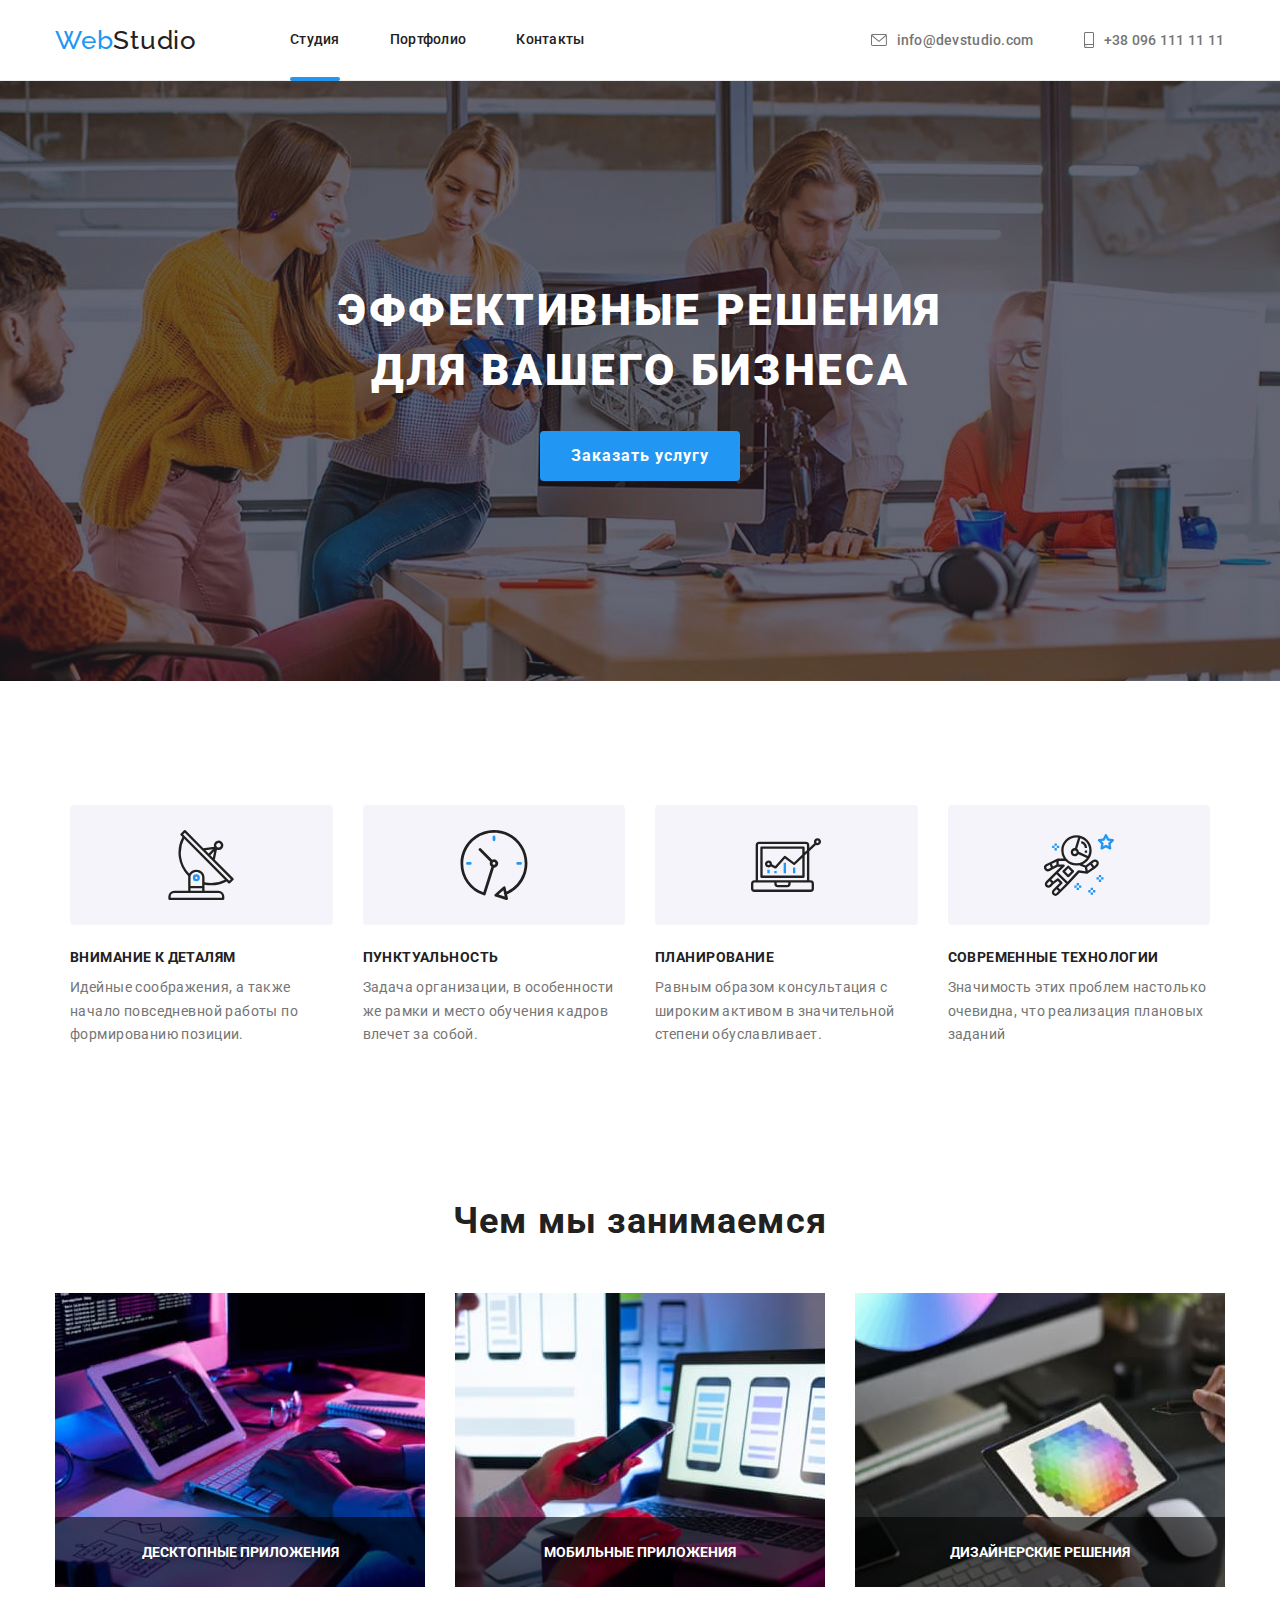
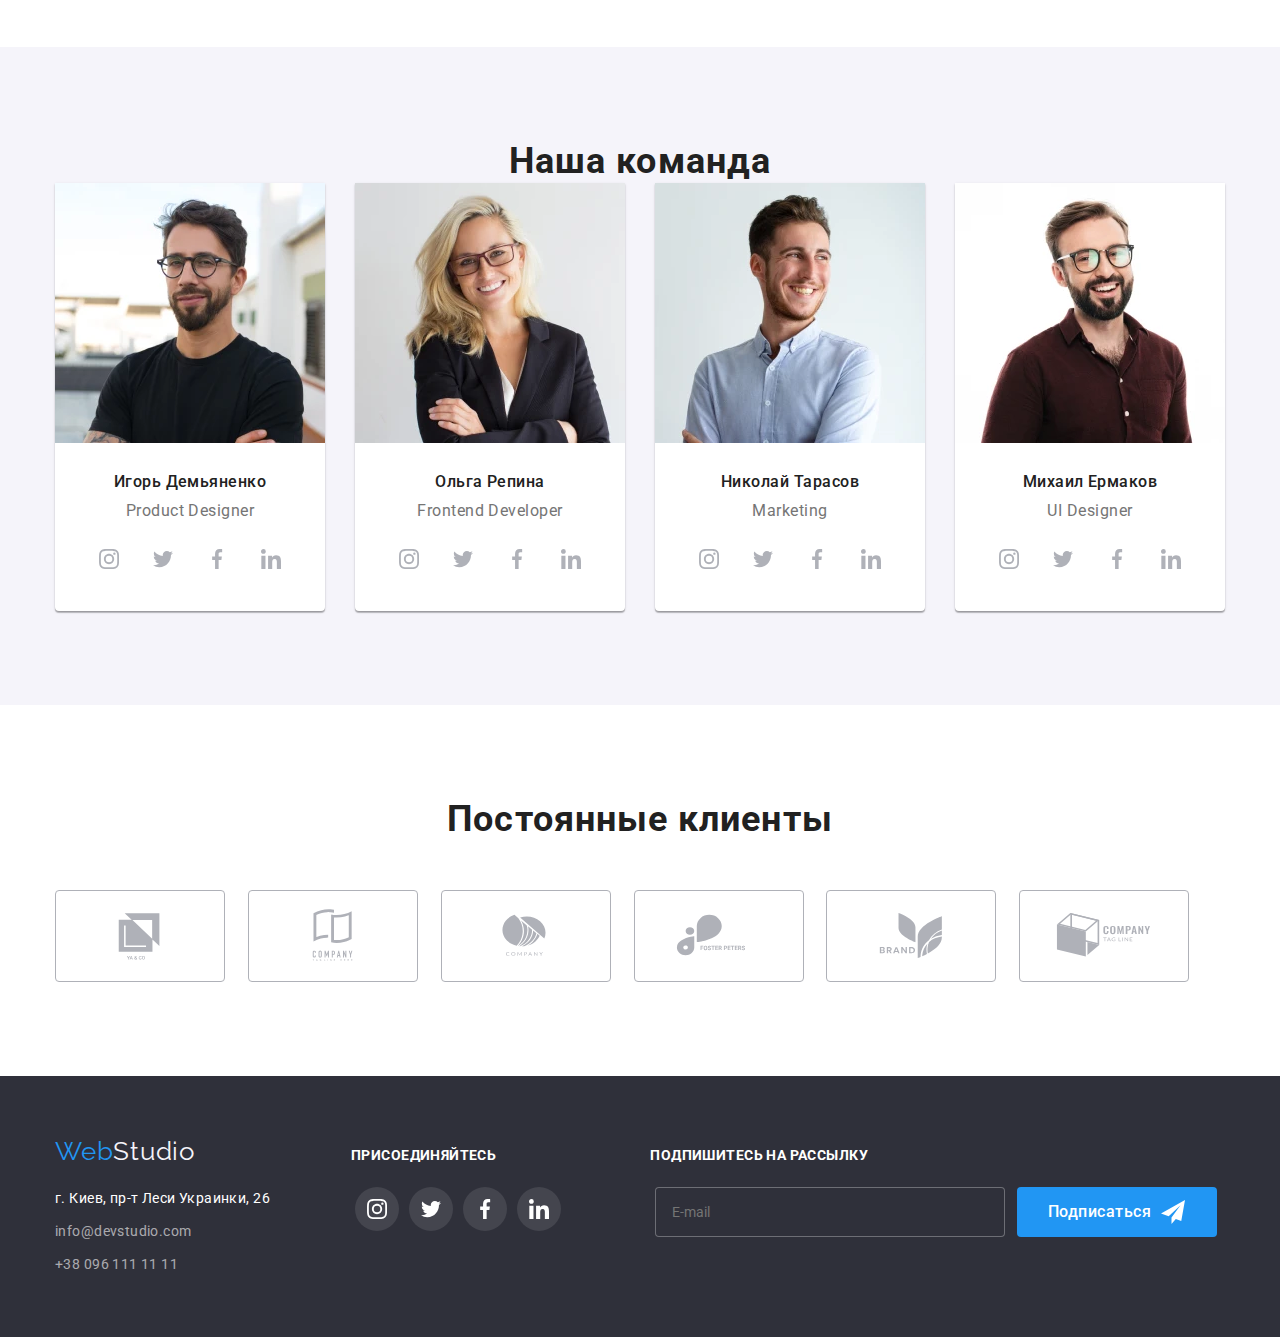
==== commit ec305779: "31" ====
--- a/index.html
+++ b/index.html
@@ -152,8 +152,8 @@
     <section class="team">
       <div class="container">
         <h2 class="title_h2">Наша команда</h2>
-        <ul class="team-list card-set list">
-          <li class="team-item">
+        <ul class="card-set__list-new  list">
+          <li class="card-set__item-new card-set__item--card">
             <picture>
               <source media="(min-width: 1200px)"
                 srcset="./images/team-content/img-1_lg.webp 1x, images/team-content/img-1_lg@2x.webp 2x"
@@ -175,42 +175,41 @@
                 type="image/jpg" />
               <img class="img_team" src="./images/team-content/img-1_sm.jpg" alt="Игорь Демьяненко" />
             </picture>
-            <div class="team-card">
-              <h3 class="team-item__name">Игорь Демьяненко</h3>
-              <p class="team-item__job" lang="en">Product Designer</p>
-              <ul class="team-list-icon list">
-                <li class="team-list-icon__item">
-                  <a class="team-list-icon__img link" href="">
-                    <svg class="team-list-icon__svg" width="20" height="20">
-                      <use href="./images/image.svg#icon-instagram"></use>
-                    </svg>
-                  </a>
-                </li>
-                <li class="team-list-icon__item">
-                  <a class="team-list-icon__img link" href="">
-                    <svg class="team-list-icon__svg" width="20" height="20">
-                      <use href="./images/image.svg#icon-twitter"></use>
-                    </svg>
-                  </a>
-                </li>
-                <li class="team-list-icon__item">
-                  <a class="team-list-icon__img link" href="">
-                    <svg class="team-list-icon__svg" width="20" height="20">
-                      <use href="./images/image.svg#icon-facebook"></use>
-                    </svg>
-                  </a>
-                </li>
-                <li class="team-list-icon__item">
-                  <a class="team-list-icon__img link" href="">
-                    <svg class="team-list-icon__svg" width="20" height="20">
-                      <use href="./images/image.svg#icon-linkedin"></use>
-                    </svg>
-                  </a>
-                </li>
-              </ul>
-            </div>
-          </li>
-          <li class="team-item">
+            <h3 class="team-item__name">Игорь Демьяненко</h3>
+            <p class="team-item__job" lang="en">Product Designer</p>
+            <ul class="team-list-icon list">
+              <li class="team-list-icon__item">
+                <a class="team-list-icon__img link" href="">
+                  <svg class="team-list-icon__svg" width="20" height="20">
+                    <use href="./images/image.svg#icon-instagram"></use>
+                  </svg>
+                </a>
+              </li>
+              <li class="team-list-icon__item">
+                <a class="team-list-icon__img link" href="">
+                  <svg class="team-list-icon__svg" width="20" height="20">
+                    <use href="./images/image.svg#icon-twitter"></use>
+                  </svg>
+                </a>
+              </li>
+              <li class="team-list-icon__item">
+                <a class="team-list-icon__img link" href="">
+                  <svg class="team-list-icon__svg" width="20" height="20">
+                    <use href="./images/image.svg#icon-facebook"></use>
+                  </svg>
+                </a>
+              </li>
+              <li class="team-list-icon__item">
+                <a class="team-list-icon__img link" href="">
+                  <svg class="team-list-icon__svg" width="20" height="20">
+                    <use href="./images/image.svg#icon-linkedin"></use>
+                  </svg>
+                </a>
+              </li>
+            </ul>
+          </li>
+
+          <li class="card-set__item-new card-set__item--card">
             <picture>
               <source media="(min-width: 1200px)"
                 srcset="./images/team-content/img-3_lg.webp 1x, images/team-content/img-3_lg@2x.webp 2x"
@@ -233,42 +232,41 @@
               <img class="img_team" src="./images/team-content/img-3_sm.jpg" alt="Ольга Репина" width="270"
                 height="260" />
             </picture>
-            <div class="team-card">
-              <h3 class="team-item__name">Ольга Репина</h3>
-              <p class="team-item__job" lang="en">Frontend Developer</p>
-              <ul class="team-list-icon list">
-                <li class="team-list-icon__item">
-                  <a class="team-list-icon__img link" href="">
-                    <svg class="team-list-icon__svg" width="20" height="20">
-                      <use href="./images/image.svg#icon-instagram"></use>
-                    </svg>
-                  </a>
-                </li>
-                <li class="team-list-icon__item">
-                  <a class="team-list-icon__img link" href="">
-                    <svg class="team-list-icon__svg" width="20" height="20">
-                      <use href="./images/image.svg#icon-twitter"></use>
-                    </svg>
-                  </a>
-                </li>
-                <li class="team-list-icon__item">
-                  <a class="team-list-icon__img link" href="">
-                    <svg class="team-list-icon__svg" width="20" height="20">
-                      <use href="./images/image.svg#icon-facebook"></use>
-                    </svg>
-                  </a>
-                </li>
-                <li class="team-list-icon__item">
-                  <a class="team-list-icon__img link" href="">
-                    <svg class="team-list-icon__svg" width="20" height="20">
-                      <use href="./images/image.svg#icon-linkedin"></use>
-                    </svg>
-                  </a>
-                </li>
-              </ul>
-            </div>
-          </li>
-          <li class="team-item">
+            <h3 class="team-item__name">Ольга Репина</h3>
+            <p class="team-item__job" lang="en">Frontend Developer</p>
+            <ul class="team-list-icon list">
+              <li class="team-list-icon__item">
+                <a class="team-list-icon__img link" href="">
+                  <svg class="team-list-icon__svg" width="20" height="20">
+                    <use href="./images/image.svg#icon-instagram"></use>
+                  </svg>
+                </a>
+              </li>
+              <li class="team-list-icon__item">
+                <a class="team-list-icon__img link" href="">
+                  <svg class="team-list-icon__svg" width="20" height="20">
+                    <use href="./images/image.svg#icon-twitter"></use>
+                  </svg>
+                </a>
+              </li>
+              <li class="team-list-icon__item">
+                <a class="team-list-icon__img link" href="">
+                  <svg class="team-list-icon__svg" width="20" height="20">
+                    <use href="./images/image.svg#icon-facebook"></use>
+                  </svg>
+                </a>
+              </li>
+              <li class="team-list-icon__item">
+                <a class="team-list-icon__img link" href="">
+                  <svg class="team-list-icon__svg" width="20" height="20">
+                    <use href="./images/image.svg#icon-linkedin"></use>
+                  </svg>
+                </a>
+              </li>
+            </ul>
+          </li>
+
+          <li class="card-set__item-new card-set__item--card">
             <picture>
               <source media="(min-width: 1200px)"
                 srcset="./images/team-content/img-2_lg.webp 1x, images/team-content/img-2_lg@2x.webp 2x"
@@ -291,42 +289,41 @@
               <img class="img_team" src="./images/team-content/img-2_sm.jpg" alt="Николай Тарасов" width="270"
                 height="260" />
             </picture>
-            <div class="team-card">
-              <h3 class="team-item__name">Николай Тарасов</h3>
-              <p class="team-item__job" lang="en">Marketing</p>
-              <ul class="team-list-icon list">
-                <li class="team-list-icon__item">
-                  <a class="team-list-icon__img link" href="">
-                    <svg class="team-list-icon__svg" width="20" height="20">
-                      <use href="./images/image.svg#icon-instagram"></use>
-                    </svg>
-                  </a>
-                </li>
-                <li class="team-list-icon__item">
-                  <a class="team-list-icon__img link" href="">
-                    <svg class="team-list-icon__svg" width="20" height="20">
-                      <use href="./images/image.svg#icon-twitter"></use>
-                    </svg>
-                  </a>
-                </li>
-                <li class="team-list-icon__item">
-                  <a class="team-list-icon__img link" href="">
-                    <svg class="team-list-icon__svg" width="20" height="20">
-                      <use href="./images/image.svg#icon-facebook"></use>
-                    </svg>
-                  </a>
-                </li>
-                <li class="team-list-icon__item">
-                  <a class="team-list-icon__img link" href="">
-                    <svg class="team-list-icon__svg" width="20" height="20">
-                      <use href="./images/image.svg#icon-linkedin"></use>
-                    </svg>
-                  </a>
-                </li>
-              </ul>
-            </div>
-          </li>
-          <li class="team-item">
+            <h3 class="team-item__name">Николай Тарасов</h3>
+            <p class="team-item__job" lang="en">Marketing</p>
+            <ul class="team-list-icon list">
+              <li class="team-list-icon__item">
+                <a class="team-list-icon__img link" href="">
+                  <svg class="team-list-icon__svg" width="20" height="20">
+                    <use href="./images/image.svg#icon-instagram"></use>
+                  </svg>
+                </a>
+              </li>
+              <li class="team-list-icon__item">
+                <a class="team-list-icon__img link" href="">
+                  <svg class="team-list-icon__svg" width="20" height="20">
+                    <use href="./images/image.svg#icon-twitter"></use>
+                  </svg>
+                </a>
+              </li>
+              <li class="team-list-icon__item">
+                <a class="team-list-icon__img link" href="">
+                  <svg class="team-list-icon__svg" width="20" height="20">
+                    <use href="./images/image.svg#icon-facebook"></use>
+                  </svg>
+                </a>
+              </li>
+              <li class="team-list-icon__item">
+                <a class="team-list-icon__img link" href="">
+                  <svg class="team-list-icon__svg" width="20" height="20">
+                    <use href="./images/image.svg#icon-linkedin"></use>
+                  </svg>
+                </a>
+              </li>
+            </ul>
+          </li>
+
+          <li class="card-set__item-new card-set__item--card">
             <picture>
               <source media="(min-width: 1200px)"
                 srcset="./images/team-content/img-4_lg.webp 1x, images/team-content/img-4_lg@2x.webp 2x"
@@ -349,41 +346,40 @@
               <img class="img_team" src="./images/team-content/img-4_sm.jpg" alt="Михаил Ермаков" width="270"
                 height="260" />
             </picture>
-            <div class="team-card">
-              <h3 class="team-item__name">Михаил Ермаков</h3>
-              <p class="team-item__job" lang="en">UI Designer</p>
-              <ul class="team-list-icon list">
-                <li class="team-list-icon__item">
-                  <a class="team-list-icon__img link" href="">
-                    <svg class="team-list-icon__svg" width="20" height="20">
-                      <use href="./images/image.svg#icon-instagram"></use>
-                    </svg>
-                  </a>
-                </li>
-                <li class="team-list-icon__item">
-                  <a class="team-list-icon__img link" href="">
-                    <svg class="team-list-icon__svg" width="20" height="20">
-                      <use href="./images/image.svg#icon-twitter"></use>
-                    </svg>
-                  </a>
-                </li>
-                <li class="team-list-icon__item">
-                  <a class="team-list-icon__img link" href="">
-                    <svg class="team-list-icon__svg" width="20" height="20">
-                      <use href="./images/image.svg#icon-facebook"></use>
-                    </svg>
-                  </a>
-                </li>
-                <li class="team-list-icon__item">
-                  <a class="team-list-icon__img link" href="">
-                    <svg class="team-list-icon__svg" width="20" height="20">
-                      <use href="./images/image.svg#icon-linkedin"></use>
-                    </svg>
-                  </a>
-                </li>
-              </ul>
-            </div>
-          </li>
+            <h3 class="team-item__name">Михаил Ермаков</h3>
+            <p class="team-item__job" lang="en">UI Designer</p>
+            <ul class="team-list-icon list">
+              <li class="team-list-icon__item">
+                <a class="team-list-icon__img link" href="">
+                  <svg class="team-list-icon__svg" width="20" height="20">
+                    <use href="./images/image.svg#icon-instagram"></use>
+                  </svg>
+                </a>
+              </li>
+              <li class="team-list-icon__item">
+                <a class="team-list-icon__img link" href="">
+                  <svg class="team-list-icon__svg" width="20" height="20">
+                    <use href="./images/image.svg#icon-twitter"></use>
+                  </svg>
+                </a>
+              </li>
+              <li class="team-list-icon__item">
+                <a class="team-list-icon__img link" href="">
+                  <svg class="team-list-icon__svg" width="20" height="20">
+                    <use href="./images/image.svg#icon-facebook"></use>
+                  </svg>
+                </a>
+              </li>
+              <li class="team-list-icon__item">
+                <a class="team-list-icon__img link" href="">
+                  <svg class="team-list-icon__svg" width="20" height="20">
+                    <use href="./images/image.svg#icon-linkedin"></use>
+                  </svg>
+                </a>
+              </li>
+            </ul>
+          </li>
+
         </ul>
       </div>
     </section>
--- a/css/main.min.css
+++ b/css/main.min.css
@@ -1 +1 @@
-:root{--main-font: "Roboto";--secondary-font: "Raleway";--acent-color: #2196f3;--secondary-color: #188ce8;--white-color: white;--border-bottom-color: #ececec;--header-color: #212121;--label-color: #757575;--border-checkbox: #2a2a2a;--logo-color:#f5f4fa;--footer-backgroung:#2f303a;--modal-form:rgba(33, 33, 33, 0.2);--border-color:#eeeeee;--team-list-color:#afb1b8;--items: 4;--indent: 30px;--anim-slow: 250ms cubic-bezier(0.4, 0, 0.2, 1)}body{font-family:"Roboto",sans-serif;font-size:14px;line-height:1.71;width:100%;max-width:100%;overflow-x:hidden}html{width:100%;max-width:100%;overflow-x:hidden}h1,h2,h3,h4,p{margin:0}.img{display:block;max-width:100%;height:auto}.link{text-decoration:none}.list{list-style:none;margin:0;padding:0}.pading{padding:0}.img_team{display:block;width:100%;height:auto}.card-set{display:-webkit-box;display:-ms-flexbox;display:flex;-ms-flex-wrap:wrap;flex-wrap:wrap;gap:var(--indent)}.card-set__item{-ms-flex-preferred-size:calc((100% - var(--indent)*var(--items))/var(--items));flex-basis:calc((100% - var(--indent)*var(--items))/var(--items))}.button-close{position:absolute;-webkit-transform:translate(-25%, 25%);transform:translate(-25%, 25%);top:0;right:0;display:-webkit-box;display:-ms-flexbox;display:flex;-webkit-box-align:center;-ms-flex-align:center;align-items:center;-webkit-box-pack:center;-ms-flex-pack:center;justify-content:center;width:30px;height:30px;border:1px solid rgba(0,0,0,.1);border-radius:50%;background-color:var(--white-color);cursor:pointer;-webkit-transition:var(--anim-slow);transition:var(--anim-slow)}.button-close:hover,.button-close:focus{fill:var(--secondary-color);border-color:var(--secondary-color);-webkit-transition:var(--anim-slow);transition:var(--anim-slow)}.hero .button{font-family:"roboto",sans-serif;font-weight:700;font-size:16px;line-height:1.88;letter-spacing:.06em;color:var(--white-color);background-color:var(--acent-color);border:none;cursor:pointer;margin-top:30px;width:200px;height:50px;border-radius:4px;-webkit-transition:var(--anim-slow);transition:var(--anim-slow)}.hero .button.button:hover,.hero .button .button:focus{background-color:var(--secondary-color);-webkit-transition:var(--anim-slow);transition:var(--anim-slow)}.modal-button{margin-left:auto;margin-right:auto;margin-top:25px;width:200px;height:50px;border-radius:4px;background-color:var(--acent-color);border:none;color:var(--white-color);-webkit-transition:var(--anim-slow);transition:var(--anim-slow);cursor:pointer;-webkit-box-shadow:0px 1px 1px rgba(0,0,0,.12),0px 4px 4px rgba(0,0,0,.06),1px 4px 6px rgba(0,0,0,.16);box-shadow:0px 1px 1px rgba(0,0,0,.12),0px 4px 4px rgba(0,0,0,.06),1px 4px 6px rgba(0,0,0,.16);font-size:16px;font-weight:700;line-height:1.88;letter-spacing:.06em}.modal-button:hover,.modal-button:focus{background-color:var(--secondary-color);-webkit-transition:var(--anim-slow);transition:var(--anim-slow)}.container{width:100%;padding-left:15px;padding-right:15px;margin-left:auto;margin-right:auto}@media screen and (min-width: 480px){.container{max-width:480px}}@media screen and (min-width: 768px){.container{max-width:768px}}@media screen and (min-width: 1200px){.container{max-width:1200px}}.span{color:var(--acent-color)}.current-link{position:relative;color:var(--acent-color);display:-webkit-box;display:-ms-flexbox;display:flex;-webkit-box-align:center;-ms-flex-align:center;align-items:center}.current-link::before{content:"";position:absolute;bottom:0%;left:0%;width:100%;height:4px;display:inline-block;margin-right:10px;background-color:var(--acent-color);border-radius:2px}.backdrop{position:fixed;top:0;left:0;width:100%;height:100%;background-color:rgba(0,0,0,.2);opacity:1;-webkit-transition:opacity var(--anim-slow);transition:opacity var(--anim-slow)}.backdrop.is-hidden{opacity:0;pointer-events:none}.backdrop.is-hidden .modal{-webkit-transform:translate(-50%, -50%) scale(0.3);transform:translate(-50%, -50%) scale(0.3)}.mobile-menu-btn{background-color:rgba(0,0,0,0);border:none;width:40px;height:40px;display:-webkit-box;display:-ms-flexbox;display:flex;-webkit-box-align:center;-ms-flex-align:center;align-items:center;-webkit-box-pack:center;-ms-flex-pack:center;justify-content:center;margin-left:auto;z-index:100}@media screen and (min-width: 768px){.mobile-menu-btn{display:none}}.mobile-menu-btn.is-open .mobile-menu-burger{opacity:0}.mobile-menu-close{opacity:0}.mobile-menu-btn.is-open .mobile-menu-close{opacity:1}.mobile-menu-btn:active{fill:var(--acent-color)}.mobile-menu{position:fixed;top:0;left:0;z-index:10;-webkit-transform:translateX(100%);transform:translateX(100%);width:100%;height:100%;padding:48px 40px;display:-webkit-box;display:-ms-flexbox;display:flex;-webkit-box-orient:vertical;-webkit-box-direction:normal;-ms-flex-direction:column;flex-direction:column;background-color:var(--white-color);-webkit-transition:-webkit-transform var(--anim-slow);transition:-webkit-transform var(--anim-slow);transition:transform var(--anim-slow);transition:transform var(--anim-slow), -webkit-transform var(--anim-slow)}.mobile-menu.is-open{-webkit-transform:translateX(0);transform:translateX(0)}.mobile-menu-nav{margin-bottom:auto;font-weight:500;font-size:40px;line-height:1.18;letter-spacing:.02em}.mobile-menu-nav-item:not(:last-child){margin-bottom:32px}.mobile-menu-nav-item .current-mobile-menu{color:#2196f3}.mobile-menu-contacts{margin-bottom:64px;font-weight:500;font-size:24px;line-height:1.22;letter-spacing:.02em;color:var(--label-color)}.mobile-menu-contacts-item:not(:last-child){margin-bottom:32px}.mobile-menu-contacts-item .accent{font-size:34px;color:var(--acent-color)}.mobile-menu-socials{display:-webkit-box;display:-ms-flexbox;display:flex;-webkit-box-align:center;-ms-flex-align:center;align-items:center;-ms-flex-wrap:wrap;flex-wrap:wrap;gap:10px;font-weight:500;font-size:18px;line-height:1.22;letter-spacing:.02em;color:var(--acent-color)}.mobile-menu-socials-item:not(:last-child) .mobile-menu-socials-link{padding-right:10px;border-right:1px solid rgba(33,33,33,.2)}.mob-menu-color{color:var(--header-color)}.mob-menu-color-social{color:var(--acent-color)}.mob-menu-color-contacts{color:var(--label-color)}.header-nav{display:none}@media screen and (min-width: 768px){.header-nav{display:block}}@media screen and (min-width: 1200px){.header-nav{display:block}}.header-group{display:none}@media screen and (min-width: 768px){.header-group{display:block;margin-left:80px}}@media screen and (min-width: 1200px){.header-group{display:-webkit-box;display:-ms-flexbox;display:flex;gap:50px;margin-left:305px}}.header{display:-webkit-box;display:-ms-flexbox;display:flex;font-weight:500;font-size:14px;line-height:1.14;letter-spacing:.02em;color:var(--header-color);border-bottom-width:1px;border-bottom-style:solid;border-bottom-color:var(--border-bottom-color);z-index:10}.header .header-logo{padding-bottom:16px;padding-top:16px;font-family:var(--secondary-font);font-size:26px;line-height:1.19;letter-spacing:.03em;text-decoration:none;color:var(--header-color)}.header .header-container{display:-webkit-box;display:-ms-flexbox;display:flex;-webkit-box-align:center;-ms-flex-align:center;align-items:center}.header-list{display:-webkit-box;display:-ms-flexbox;display:flex;-ms-flex-wrap:wrap-reverse;flex-wrap:wrap-reverse;gap:50px}@media screen and (min-width: 768px){.header-list{margin-left:78px}}@media screen and (min-width: 1200px){.header-list{margin-left:93px}}.header-link{position:relative;display:block;padding-top:32px;padding-bottom:32px;font-weight:500;font-size:14px;line-height:1.14;letter-spacing:.02em;color:var(--header-color);-webkit-transition:var(--anim-slow);transition:var(--anim-slow)}.header-link::after{content:"";position:absolute;left:0%;bottom:0%;display:block;width:100%;height:4px;background-color:var(--acent-color);border-radius:2px;display:none}.header-link:hover::after{display:block}.header-link:hover,.header-link:focus{color:var(--acent-color)}.header-contact-svg{fill:currentColor;margin-right:10px;text-align:center}.header-contact{display:-webkit-box;display:-ms-flexbox;display:flex;-webkit-box-align:center;-ms-flex-align:center;align-items:center;font-weight:500;font-size:14px;line-height:1.14;letter-spacing:.02em;color:var(--label-color);-webkit-transition:var(--anim-slow);transition:var(--anim-slow)}@media screen and (min-width: 768px){.header-contact{font-size:12px;line-height:1.16;letter-spacing:.02em;color:#757575}}.header-contact:hover,.header-contact:focus{color:var(--acent-color)}@media screen and (min-width: 768px){.header-group-mail{padding-bottom:10px}}@media screen and (min-width: 1200px){.header-group-mail{padding-bottom:0}}.hero{background-color:var(--footer-backgroung);text-align:center;padding-top:118px;padding-bottom:118px;background-image:-webkit-gradient(linear, left top, right top, from(rgba(47, 48, 58, 0.4)), to(rgba(47, 48, 58, 0.4))),url(../images/header/header_sm.jpg);background-image:linear-gradient(to right, rgba(47, 48, 58, 0.4), rgba(47, 48, 58, 0.4)),url(../images/header/header_sm.jpg);background-repeat:no-repeat;background-position:center;background-size:cover;max-width:480px;max-height:400px;margin-left:auto;margin-right:auto}@media(min-device-pixel-ratio: 2),(-webkit-min-device-pixel-ratio: 2),(min-resolution: 192dpi),(min-resolution: 2dppx){.hero{background-image:-webkit-gradient(linear, left top, right top, from(rgba(47, 48, 58, 0.4)), to(rgba(47, 48, 58, 0.4))),url(../images/header/header_sm@2x.jpg);background-image:linear-gradient(to right, rgba(47, 48, 58, 0.4), rgba(47, 48, 58, 0.4)),url(../images/header/header_sm@2x.jpg)}}@media screen and (min-width: 768px){.hero{max-width:768px;max-height:400px;background-image:-webkit-gradient(linear, left top, right top, from(rgba(47, 48, 58, 0.4)), to(rgba(47, 48, 58, 0.4))),url(../images/header/header_md.jpg);background-image:linear-gradient(to right, rgba(47, 48, 58, 0.4), rgba(47, 48, 58, 0.4)),url(../images/header/header_md.jpg)}}@media screen and (min-width: 768px)and (min-device-pixel-ratio: 2),screen and (min-width: 768px)and (-webkit-min-device-pixel-ratio: 2),screen and (min-width: 768px)and (min-resolution: 192dpi),screen and (min-width: 768px)and (min-resolution: 2dppx){.hero{background-image:-webkit-gradient(linear, left top, right top, from(rgba(47, 48, 58, 0.4)), to(rgba(47, 48, 58, 0.4))),url(../images/header/header_md@2x.jpg);background-image:linear-gradient(to right, rgba(47, 48, 58, 0.4), rgba(47, 48, 58, 0.4)),url(../images/header/header_md@2x.jpg)}}@media screen and (min-width: 1200px){.hero{padding-top:200px;padding-bottom:200px;max-width:1600px;max-height:600px;background-image:-webkit-gradient(linear, left top, right top, from(rgba(47, 48, 58, 0.4)), to(rgba(47, 48, 58, 0.4))),url(../images/header/header_lg.jpg);background-image:linear-gradient(to right, rgba(47, 48, 58, 0.4), rgba(47, 48, 58, 0.4)),url(../images/header/header_lg.jpg)}}@media screen and (min-width: 1200px)and (min-device-pixel-ratio: 2),screen and (min-width: 1200px)and (-webkit-min-device-pixel-ratio: 2),screen and (min-width: 1200px)and (min-resolution: 192dpi),screen and (min-width: 1200px)and (min-resolution: 2dppx){.hero{background-image:-webkit-gradient(linear, left top, right top, from(rgba(47, 48, 58, 0.4)), to(rgba(47, 48, 58, 0.4))),url(../images/header/header_lg@2x.jpg);background-image:linear-gradient(to right, rgba(47, 48, 58, 0.4), rgba(47, 48, 58, 0.4)),url(../images/header/header_lg@2x.jpg)}}.hero-h1{font-weight:900;font-size:26px;line-height:1.62;text-align:center;letter-spacing:.06em;color:var(--white-color)}@media screen and (min-width: 1200px){.hero-h1{font-size:44px;line-height:1.36;text-align:center}}.modal{position:absolute;z-index:10000;width:calc(100% - 30px);top:50%;left:50%;max-width:450px;height:609px;background-color:var(--white-color);border-radius:5px;-webkit-transform:translate(-50%, -50%) scale(1);transform:translate(-50%, -50%) scale(1);-webkit-transition:var(--anim-slow);transition:var(--anim-slow)}@media screen and (min-width: 768px){.modal{width:450px}}@media screen and (min-width: 1200px){.modal{width:528px;height:581px}}.modal-form{padding:40px;display:-webkit-box;display:-ms-flexbox;display:flex;-webkit-box-orient:vertical;-webkit-box-direction:normal;-ms-flex-direction:column;flex-direction:column;width:100%;color:var(--modal-form)}.modal-text{color:var(--header-color);width:100%;line-height:1.15;display:-webkit-box;display:-ms-flexbox;display:flex;-webkit-box-pack:center;-ms-flex-pack:center;justify-content:center;text-align:center}@media screen and (min-width: 1200px){.modal-text{width:448px;line-height:1.15}}.modal-field{display:-webkit-box;display:-ms-flexbox;display:flex;-webkit-box-orient:vertical;-webkit-box-direction:normal;-ms-flex-direction:column;flex-direction:column;text-align:left;margin-top:10px;font-size:12px;line-height:1.4}.modal-field:first-child{margin-top:0}.modal-field input{padding-left:36px;padding-top:11px;padding-bottom:11px}.modal-field textarea{padding:12px 16px}.form-label{color:var(--label-color);margin-bottom:4px}.form-checkbox-input{position:absolute;white-space:nowrap;width:1px;height:1px;overflow:hidden;border:0;padding:0;clip:rect(0 0 0 0);-webkit-clip-path:inset(50%);clip-path:inset(50%);margin:-1px}.form-checkbox-agreement{width:100%;margin-left:4px;font-size:12px;line-height:1.16;letter-spacing:.03em;-webkit-user-select:none;-moz-user-select:none;-ms-user-select:none;user-select:none}@media screen and (min-width: 1200px){.form-checkbox-agreement{font-size:14px;line-height:1.46}}.modal-polici{display:-webkit-box;display:-ms-flexbox;display:flex;-webkit-box-align:center;-ms-flex-align:center;align-items:center;-webkit-box-pack:center;-ms-flex-pack:center;justify-content:center;color:var(--label-color)}.modal-polici-link{margin-left:4px;color:var(--acent-color)}.modal_icon{position:relative}.form-icon{position:absolute;top:27%;-webkit-transform:translate(60%);transform:translate(60%)}.form-input{width:100%;height:40px;cursor:pointer;border:1px solid rgba(33,33,33,.2);border-radius:4px;-webkit-transition:var(--anim-slow);transition:var(--anim-slow)}.form-input:focus{outline:var(--acent-color);border:1px solid var(--secondary-color);-webkit-transition:var(--anim-slow);transition:var(--anim-slow)}@media screen and (min-width: 1200px){.form-input{width:448px}}.form-textarea{display:block;resize:none;height:120px;cursor:pointer;border:1px solid rgba(33,33,33,.2);border-radius:4px}.form-textarea:focus{outline:var(--acent-color);border:1px solid var(--secondary-color);-webkit-transition:var(--anim-slow);transition:var(--anim-slow)}.modal_icon:focus-within .form-icon{fill:var(--acent-color);outline:var(--acent-color);-webkit-transition:var(--anim-slow);transition:var(--anim-slow)}.form-icon-checkbox{display:-webkit-box;display:-ms-flexbox;display:flex;-webkit-box-pack:center;-ms-flex-pack:center;justify-content:center;-webkit-box-align:center;-ms-flex-align:center;align-items:center;width:15px;height:15px;border:2px solid var(--border-checkbox);border-radius:4px;background-repeat:no-repeat;background-position:center}.form-checkbox-input:checked+.form-icon-checkbox{border-color:var(--acent-color);background-color:var(--acent-color);background-image:url(../images/modalka/icon-check-white.svg);background-size:contain;background-origin:content-box;-webkit-transition:var(--anim-slow);transition:var(--anim-slow)}.modal-checkbox{display:inline-block;margin-top:20px}.about{padding-top:60px;padding-bottom:60px}@media screen and (min-width: 768px){.about{padding-top:60px;padding-bottom:60px}}@media screen and (min-width: 1200px){.about{padding-top:94px;padding-bottom:94px}}.about-container{display:-webkit-box;display:-ms-flexbox;display:flex;-webkit-box-pack:center;-ms-flex-pack:center;justify-content:center;gap:30px}@media screen and (min-width: 768px){.about-container{display:-webkit-box;display:-ms-flexbox;display:flex;-ms-flex-wrap:wrap;flex-wrap:wrap}}.about-container__item{--items: 1}@media screen and (min-width: 768px){.about-container__item{--items: 2}}@media screen and (min-width: 1200px){.about-container__item{--items: 4}}.about-container__img{display:-webkit-box;display:-ms-flexbox;display:flex;-webkit-box-pack:center;-ms-flex-pack:center;justify-content:center;-webkit-box-align:center;-ms-flex-align:center;align-items:center;max-width:450px;height:120px;gap:30px;border-radius:4px;background-color:#f5f4fa}@media screen and (min-width: 768px){.about-container__img{max-width:354px}}@media screen and (min-width: 1200px){.about-container__img{max-width:270px}}.about-div{padding-top:30px}.about-h3{font-weight:700;font-size:14px;line-height:1.14;letter-spacing:.03em;color:var(--header-color);margin-top:25px;display:-webkit-box;display:-ms-flexbox;display:flex;-webkit-box-pack:center;-ms-flex-pack:center;justify-content:center}@media screen and (min-width: 768px){.about-h3{display:-webkit-box;display:-ms-flexbox;display:flex;-webkit-box-pack:start;-ms-flex-pack:start;justify-content:flex-start}}@media screen and (min-width: 1200px){.about-h3{display:-webkit-box;display:-ms-flexbox;display:flex;-webkit-box-pack:start;-ms-flex-pack:start;justify-content:flex-start}}.about-text{font-size:14px;line-height:1.71;letter-spacing:.03em;color:var(--label-color);margin-top:10px}.services{padding-top:60px;padding-bottom:60px}@media screen and (max-width: 1199px){.services{display:none}}.services-list{margin-top:50px;display:-webkit-box;display:-ms-flexbox;display:flex;-webkit-box-pack:center;-ms-flex-pack:center;justify-content:center}.services-item__img{position:relative}.services-item__svg{display:block}.title_h2{font-weight:700;font-size:36px;line-height:1.16;text-align:center;letter-spacing:.03em;color:var(--header-color)}.services-text{bottom:0%;position:absolute;display:-webkit-box;display:-ms-flexbox;display:flex;-webkit-box-pack:center;-ms-flex-pack:center;justify-content:center;-webkit-box-align:center;-ms-flex-align:center;align-items:center;width:100%;height:70px;font-weight:700;line-height:1.14px;text-transform:uppercase;color:var(--white-color);background-color:rgba(0,0,0,.6);text-shadow:0px 4px 4px rgba(0,0,0,.25)}.team{background-color:var(--logo-color);padding-top:60px;padding-bottom:60px}@media screen and (min-width: 768px){.team{padding-top:60px;padding-bottom:60px}}@media screen and (min-width: 1200px){.team{padding-top:94px;padding-bottom:94px}}.team-list{margin-top:50px;display:-webkit-box;display:-ms-flexbox;display:flex;-webkit-box-pack:center;-ms-flex-pack:center;justify-content:center}@media screen and (min-width: 768px){.team-list{display:-webkit-box;display:-ms-flexbox;display:flex;-ms-flex-wrap:wrap;flex-wrap:wrap}}.team-item{-webkit-box-shadow:0px 1px 3px rgba(0,0,0,.12),0px 1px 1px rgba(0,0,0,.14),0px 2px 1px rgba(0,0,0,.2);box-shadow:0px 1px 3px rgba(0,0,0,.12),0px 1px 1px rgba(0,0,0,.14),0px 2px 1px rgba(0,0,0,.2);border-radius:0px 0px 4px 4px;background-color:var(--white-color)}.team-card{padding-top:30px;padding-bottom:30px;width:450px}@media screen and (min-width: 768px){.team-card{width:354px}}@media screen and (min-width: 1200px){.team-card{width:270px}}.team-list-icon{display:-webkit-box;display:-ms-flexbox;display:flex;margin-top:16px;-webkit-box-align:center;-ms-flex-align:center;align-items:center;-webkit-box-pack:center;-ms-flex-pack:center;justify-content:center;gap:10px}.team-list-icon__img{display:-webkit-box;display:-ms-flexbox;display:flex;-webkit-box-align:center;-ms-flex-align:center;align-items:center;-webkit-box-pack:center;-ms-flex-pack:center;justify-content:center;width:44px;height:44px;border-radius:50%;color:var(--team-list-color);-webkit-transition:var(--anim-slow);transition:var(--anim-slow)}.team-list-icon__img:hover,.team-list-icon__img:focus{background-color:var(--acent-color);color:var(--white-color)}.team-list-icon__svg{width:20px;height:20px;fill:currentColor}.team-item__name{font-weight:500;font-size:16px;line-height:1.18;letter-spacing:.03em;color:var(--header-color);text-align:center}.team-item__job{font-size:16px;line-height:1.18;letter-spacing:.03em;color:var(--label-color);text-align:center;margin-top:10px}.portfolio-list{display:-webkit-box;display:-ms-flexbox;display:flex;gap:8px;-ms-flex-wrap:wrap;flex-wrap:wrap}@media screen and (min-width: 768px){.portfolio-list{display:-webkit-box;display:-ms-flexbox;display:flex;-webkit-box-pack:center;-ms-flex-pack:center;justify-content:center}}@media screen and (min-width: 1200px){.portfolio-list{display:-webkit-box;display:-ms-flexbox;display:flex;-webkit-box-pack:center;-ms-flex-pack:center;justify-content:center}}.portfolio-section{padding-top:60px;padding-bottom:60px}@media screen and (min-width: 768px){.portfolio-section{padding-top:60px;padding-bottom:60px}}@media screen and (min-width: 1200px){.portfolio-section{padding-top:94px;padding-bottom:94px}}.portfolio .button{font-weight:500;font-size:16px;line-height:1.62;letter-spacing:.03em;padding:6px 22px;border-radius:4px;color:var(--header-color);background-color:var(--logo-color);cursor:pointer;-webkit-transition:var(--anim-slow);transition:var(--anim-slow);border:none}.portfolio .button:hover,.portfolio .button:focus{color:#fff;background-color:var(--acent-color);-webkit-box-shadow:0px 3px 1px rgba(0,0,0,.1),0px 1px 2px rgba(0,0,0,.08),0px 2px 2px rgba(0,0,0,.12);box-shadow:0px 3px 1px rgba(0,0,0,.1),0px 1px 2px rgba(0,0,0,.08),0px 2px 2px rgba(0,0,0,.12)}.title{font-weight:700;font-size:18px;line-height:2;letter-spacing:.06em;color:var(--header-color)}.text{font-size:16px;line-height:1.88;letter-spacing:.03em;color:var(--label-color)}.pictures-list{margin-top:40px;display:-webkit-box;display:-ms-flexbox;display:flex;-ms-flex-wrap:wrap;flex-wrap:wrap;gap:30px}@media screen and (min-width: 768px){.pictures-list{margin-top:30px}}@media screen and (min-width: 1200px){.pictures-list{margin-top:50px}}.pictures-item{cursor:pointer;-webkit-transition:var(--anim-slow);transition:var(--anim-slow);-ms-flex-preferred-size:calc((100% - var(--indent)*(var(--items) - 1))/var(--items));flex-basis:calc((100% - var(--indent)*(var(--items) - 1))/var(--items))}.pictures-item:hover,.pictures-item:focus{-webkit-box-shadow:0px 1px 1px rgba(0,0,0,.12),0px 4px 4px rgba(0,0,0,.06),1px 4px 6px rgba(0,0,0,.16);box-shadow:0px 1px 1px rgba(0,0,0,.12),0px 4px 4px rgba(0,0,0,.06),1px 4px 6px rgba(0,0,0,.16)}.pictures-overlay{position:relative;overflow:hidden;width:450px}@media screen and (min-width: 768px){.pictures-overlay{width:354px}}@media screen and (min-width: 1200px){.pictures-overlay{width:370px}}.pictures-desc{position:absolute;bottom:0%;left:0%;-webkit-transform:translateY(100%);transform:translateY(100%);-webkit-transition:var(--anim-slow);transition:var(--anim-slow);width:100%;height:100%;padding:63px 24px;background-color:rgba(33,150,243,.9);color:var(--white-color);font-size:18px;line-height:1.6}.card-wrap{display:block;width:450px}.card-wrap:hover .pictures-desc,.card-wrap:focus .pictures-desc{-webkit-transform:translateY(0);transform:translateY(0)}@media screen and (min-width: 768px){.card-wrap{width:354px;display:-webkit-box;display:-ms-flexbox;display:flex;-webkit-box-orient:vertical;-webkit-box-direction:normal;-ms-flex-direction:column;flex-direction:column;height:100%}}@media screen and (min-width: 1200px){.card-wrap{width:370px}}.pictures-title-text{padding:20px 24px;border:1px solid var(--border-color);border-top:none;width:450px}@media screen and (min-width: 768px){.pictures-title-text{width:354px;-webkit-box-flex:1;-ms-flex-positive:1;flex-grow:1}}@media screen and (min-width: 1200px){.pictures-title-text{width:370px}}.pictures-img{display:block;width:100%;height:auto}.customers{padding-top:60px;padding-bottom:60px}@media screen and (min-width: 768px){.customers{padding-top:60px;padding-bottom:60px}}@media screen and (min-width: 1200px){.customers{padding-top:94px;padding-bottom:94px}}.customers-list{display:-webkit-box;display:-ms-flexbox;display:flex;-ms-flex-wrap:wrap;flex-wrap:wrap;margin-top:30px;gap:var(--indent)}@media screen and (min-width: 768px){.customers-list{display:-webkit-box;display:-ms-flexbox;display:flex;-ms-flex-wrap:wrap;flex-wrap:wrap}}@media screen and (max-width: 766px){.customers-list_item{-ms-flex-wrap:nowrap;flex-wrap:nowrap;width:210px;width:calc((100% - var(--indent))/2)}}@media screen and (min-width: 767px){.customers-list_item{width:calc((100% - var(--indent))/3);width:226px}}@media screen and (min-width: 1200px){.customers-list_item{width:calc((100% - var(--indent))/7)}}.customers-list_button{display:-webkit-box;display:-ms-flexbox;display:flex;-webkit-box-align:center;-ms-flex-align:center;align-items:center;-webkit-box-pack:center;-ms-flex-pack:center;justify-content:center;width:100%;height:92px;border:1px solid #afb1b8;border-radius:4px;color:#afb1b8;-webkit-transition:color var(--anim-slow),border var(--anim-slow);transition:color var(--anim-slow),border var(--anim-slow)}@media screen and (min-width: 768px){.customers-list_button{width:226px}}@media screen and (min-width: 1200px){.customers-list_button{width:170px}}.customers-list_button:hover,.customers-list_button:focus{border:1px solid var(--acent-color);color:var(--acent-color)}.customers-list_svg{width:106px;height:60px;fill:currentColor;display:-webkit-box;display:-ms-flexbox;display:flex;-webkit-box-pack:center;-ms-flex-pack:center;justify-content:center}.footer{display:block;background-color:var(--footer-backgroung);padding-top:60px;padding-bottom:60px}.footer .logo{font-family:var(--secondary-font);font-size:24px;line-height:1.16;letter-spacing:.03em;text-decoration:none;color:var(--logo-color)}@media screen and (min-width: 768px){.footer .logo{margin-left:115px}}@media screen and (min-width: 1200px){.footer .logo{font-size:26px;line-height:1.19;margin-left:0}}.footer-adress-all{display:block}@media screen and (min-width: 768px){.footer-adress-all{display:-webkit-box;display:-ms-flexbox;display:flex}}@media screen and (min-width: 1200px){.footer-adress-all{display:-webkit-box;display:-ms-flexbox;display:flex}}.footer .span{color:var(--acent-color)}.footer .address{font-weight:400;font-size:14px;line-height:1.71;letter-spacing:.03em;color:var(--white-color)}.footer-address{display:block;margin:auto;text-align:center;margin-top:20px}@media screen and (min-width: 1200px){.footer-address{display:block;text-align:left;margin:0;margin-top:20px}}.footer .contact{font-weight:400;font-size:14px;line-height:1.71;letter-spacing:.03em;color:rgba(255,255,255,.6);-webkit-transition:var(--anim-slow);transition:var(--anim-slow)}.contact:hover,.contact:focus{color:var(--acent-color)}.footer-address-title{margin-bottom:9px}.footer-list-item{display:block;margin-bottom:8px}@media screen and (min-width: 1200px){.footer-list-item{margin-bottom:9px}}.footer-h2{display:none}@media screen and (min-width: 768px){.footer-h2{display:block;margin:auto;text-align:center;margin-left:234px;font-weight:700;font-size:14px;line-height:16px;letter-spacing:.03em;text-transform:uppercase;color:var(--white-color)}}@media screen and (min-width: 1200px){.footer-h2{display:block;margin:0;margin-left:156px;margin-top:0;font-weight:700;font-size:14px;line-height:16px;letter-spacing:.03em;text-transform:uppercase;color:var(--white-color)}}.footer-h2-new{display:block;margin:0 auto;text-align:center;font-weight:700;font-size:14px;line-height:16px;letter-spacing:.03em;text-transform:uppercase;color:var(--white-color);margin-top:60px}@media screen and (min-width: 768px){.footer-h2-new{display:none}}@media screen and (min-width: 1200px){.footer-h2-new{display:none}}.footer-newsletter-new{display:block;margin:0 auto;text-align:center;font-weight:700;font-size:14px;line-height:16px;letter-spacing:.03em;text-transform:uppercase;color:var(--white-color);margin-top:60px}@media screen and (min-width: 768px){.footer-newsletter-new{display:none}}@media screen and (min-width: 1200px){.footer-newsletter-new{display:none}}.footer-newsletter-new-tablet{display:none}@media screen and (min-width: 768px){.footer-newsletter-new-tablet{display:block;margin:0 auto;text-align:center;font-weight:700;font-size:14px;line-height:16px;letter-spacing:.03em;text-transform:uppercase;color:var(--white-color);margin-top:60px}}@media screen and (min-width: 1200px){.footer-newsletter-new-tablet{display:none}}.footer-newsletter{display:none}@media screen and (min-width: 768px){.footer-newsletter{display:none}}@media screen and (min-width: 1200px){.footer-newsletter{display:block;margin-left:154px;font-weight:700;font-size:14px;line-height:16px;letter-spacing:.03em;text-transform:uppercase;color:var(--white-color)}}.footer-label{display:block;margin:0 auto;text-align:center;margin-top:20px}@media screen and (min-width: 768px){.footer-label{display:none}}@media screen and (min-width: 1200px){.footer-label{display:block;margin-top:20px;margin-left:85px}}.footer-label-new{display:none}@media screen and (min-width: 768px){.footer-label-new{display:block;margin:0 auto;text-align:center;margin-top:20px}}@media screen and (min-width: 1200px){.footer-label-new{display:none}}.footer-sing{display:block;margin:0 auto;text-align:center}@media screen and (min-width: 768px){.footer-sing{display:block}}@media screen and (min-width: 1200px){.footer-sing{display:-webkit-box;display:-ms-flexbox;display:flex;-webkit-box-align:center;-ms-flex-align:center;align-items:center;-webkit-box-pack:center;-ms-flex-pack:center;justify-content:center}}.footer-input-email{width:100%;height:50px;padding-left:16px;border-radius:4px;border:1px solid rgba(255,255,255,.3);background-color:var(--footer-backgroung);color:var(--white-color)}@media screen and (min-width: 768px){.footer-input-email{width:450px;height:50px}}@media screen and (min-width: 1200px){.footer-input-email{display:-webkit-box;display:-ms-flexbox;display:flex;-webkit-box-align:center;-ms-flex-align:center;align-items:center;-webkit-box-pack:center;-ms-flex-pack:center;justify-content:center;width:350px}}.footer-input-email:focus{outline:var(--acent-color);border:1px solid var(--secondary-color);-webkit-transition:var(--anim-slow);transition:var(--anim-slow)}.footer-buttun-sing{width:200px;height:50px;display:-webkit-box;display:-ms-flexbox;display:flex;-webkit-box-align:center;-ms-flex-align:center;align-items:center;-webkit-box-pack:center;-ms-flex-pack:center;justify-content:center;margin-top:20px;margin-left:auto;margin-right:auto;background-color:var(--acent-color);border:none;color:var(--white-color);-webkit-transition:var(--anim-slow);transition:var(--anim-slow);cursor:pointer;border-radius:4px;font-weight:500;font-size:16px;line-height:1.62;letter-spacing:.03em}@media screen and (min-width: 768px){.footer-buttun-sing{display:-webkit-box;display:-ms-flexbox;display:flex;-webkit-box-align:center;-ms-flex-align:center;align-items:center;-webkit-box-pack:center;-ms-flex-pack:center;justify-content:center}}@media screen and (min-width: 1200px){.footer-buttun-sing{display:-webkit-box;display:-ms-flexbox;display:flex;-webkit-box-align:center;-ms-flex-align:center;align-items:center;-webkit-box-pack:center;-ms-flex-pack:center;justify-content:center;margin-left:12px;margin-top:0px}}.footer-buttun-sing-svg{fill:currentColor;margin-left:10px}.footer-buttun-sing:hover,.footer-buttun-sing:focus{-webkit-transition:var(--anim-slow);transition:var(--anim-slow);background-color:var(--secondary-color)}.footer-had{display:block;margin:0 auto;text-align:center}@media screen and (min-width: 768px){.footer-had{display:-webkit-box;display:-ms-flexbox;display:flex}}@media screen and (min-width: 1200px){.footer-had{display:-webkit-box;display:-ms-flexbox;display:flex;-webkit-box-align:baseline;-ms-flex-align:baseline;align-items:baseline}}.footer-soucial{display:block;margin:0 auto;text-align:center;margin-top:20px}@media screen and (min-width: 768px){.footer-soucial{margin-left:85px}}.list-icon-f{display:-webkit-box;display:-ms-flexbox;display:flex;-webkit-box-pack:center;-ms-flex-pack:center;justify-content:center;gap:10px}.team-icon-svg-f{fill:var(--white-color)}.team-icon-a-f{display:-webkit-box;display:-ms-flexbox;display:flex;-webkit-box-align:center;-ms-flex-align:center;align-items:center;-webkit-box-pack:center;-ms-flex-pack:center;justify-content:center;width:44px;height:44px;background-color:rgba(255,255,255,.1);border-radius:50%;-webkit-transition:var(--anim-slow);transition:var(--anim-slow)}.team-icon-a-f:hover,.team-icon-a-f:focus{background-color:var(--acent-color)}/*# sourceMappingURL=main.min.css.map */+:root{--main-font: "Roboto";--secondary-font: "Raleway";--acent-color: #2196f3;--secondary-color: #188ce8;--white-color: white;--border-bottom-color: #ececec;--header-color: #212121;--label-color: #757575;--border-checkbox: #2a2a2a;--logo-color:#f5f4fa;--footer-backgroung:#2f303a;--modal-form:rgba(33, 33, 33, 0.2);--border-color:#eeeeee;--team-list-color:#afb1b8;--items: 4;--indent: 30px;--anim-slow: 250ms cubic-bezier(0.4, 0, 0.2, 1)}body{font-family:"Roboto",sans-serif;font-size:14px;line-height:1.71;width:100%;max-width:100%;overflow-x:hidden}html{width:100%;max-width:100%;overflow-x:hidden}h1,h2,h3,h4,p{margin:0}.img{display:block;max-width:100%;height:auto}.link{text-decoration:none}.list{list-style:none;margin:0;padding:0}.pading{padding:0}.img_team{display:block;width:100%;height:auto}.card-set{display:-webkit-box;display:-ms-flexbox;display:flex;-ms-flex-wrap:wrap;flex-wrap:wrap;gap:var(--indent)}.card-set__item{-ms-flex-preferred-size:calc((100% - var(--indent)*var(--items))/var(--items));flex-basis:calc((100% - var(--indent)*var(--items))/var(--items))}.card-set__list-new{display:-webkit-box;display:-ms-flexbox;display:flex;-ms-flex-wrap:wrap;flex-wrap:wrap;margin:calc(-1*var(--indent)/2)}.card-set__list-new .card-set__item-new{-ms-flex-preferred-size:calc((100% - var(--indent)*var(--items-adv))/var(--items-adv));flex-basis:calc((100% - var(--indent)*var(--items-adv))/var(--items-adv));margin:calc(var(--indent)/2)}@media screen and (min-width: 768px){.card-set__list-new{--items-adv: 2}}@media screen and (min-width: 1200px){.card-set__list-new{--items-adv: 4}}.button-close{position:absolute;-webkit-transform:translate(-25%, 25%);transform:translate(-25%, 25%);top:0;right:0;display:-webkit-box;display:-ms-flexbox;display:flex;-webkit-box-align:center;-ms-flex-align:center;align-items:center;-webkit-box-pack:center;-ms-flex-pack:center;justify-content:center;width:30px;height:30px;border:1px solid rgba(0,0,0,.1);border-radius:50%;background-color:var(--white-color);cursor:pointer;-webkit-transition:var(--anim-slow);transition:var(--anim-slow)}.button-close:hover,.button-close:focus{fill:var(--secondary-color);border-color:var(--secondary-color);-webkit-transition:var(--anim-slow);transition:var(--anim-slow)}.hero .button{font-family:"roboto",sans-serif;font-weight:700;font-size:16px;line-height:1.88;letter-spacing:.06em;color:var(--white-color);background-color:var(--acent-color);border:none;cursor:pointer;margin-top:30px;width:200px;height:50px;border-radius:4px;-webkit-transition:var(--anim-slow);transition:var(--anim-slow)}.hero .button.button:hover,.hero .button .button:focus{background-color:var(--secondary-color);-webkit-transition:var(--anim-slow);transition:var(--anim-slow)}.modal-button{margin-left:auto;margin-right:auto;margin-top:25px;width:200px;height:50px;border-radius:4px;background-color:var(--acent-color);border:none;color:var(--white-color);-webkit-transition:var(--anim-slow);transition:var(--anim-slow);cursor:pointer;-webkit-box-shadow:0px 1px 1px rgba(0,0,0,.12),0px 4px 4px rgba(0,0,0,.06),1px 4px 6px rgba(0,0,0,.16);box-shadow:0px 1px 1px rgba(0,0,0,.12),0px 4px 4px rgba(0,0,0,.06),1px 4px 6px rgba(0,0,0,.16);font-size:16px;font-weight:700;line-height:1.88;letter-spacing:.06em}.modal-button:hover,.modal-button:focus{background-color:var(--secondary-color);-webkit-transition:var(--anim-slow);transition:var(--anim-slow)}.container{width:100%;padding-left:15px;padding-right:15px;margin-left:auto;margin-right:auto}@media screen and (min-width: 480px){.container{max-width:480px}}@media screen and (min-width: 768px){.container{max-width:768px}}@media screen and (min-width: 1200px){.container{max-width:1200px}}.span{color:var(--acent-color)}.current-link{position:relative;color:var(--acent-color);display:-webkit-box;display:-ms-flexbox;display:flex;-webkit-box-align:center;-ms-flex-align:center;align-items:center}.current-link::before{content:"";position:absolute;bottom:0%;left:0%;width:100%;height:4px;display:inline-block;margin-right:10px;background-color:var(--acent-color);border-radius:2px;margin-bottom:-1px}.backdrop{position:fixed;top:0;left:0;width:100%;height:100%;background-color:rgba(0,0,0,.2);opacity:1;-webkit-transition:opacity var(--anim-slow);transition:opacity var(--anim-slow)}.backdrop.is-hidden{opacity:0;pointer-events:none}.backdrop.is-hidden .modal{-webkit-transform:translate(-50%, -50%) scale(0.3);transform:translate(-50%, -50%) scale(0.3)}.mobile-menu-btn{background-color:rgba(0,0,0,0);border:none;width:40px;height:40px;display:-webkit-box;display:-ms-flexbox;display:flex;-webkit-box-align:center;-ms-flex-align:center;align-items:center;-webkit-box-pack:center;-ms-flex-pack:center;justify-content:center;margin-left:auto}.mobile-menu-btn.is-open{z-index:100}@media screen and (min-width: 768px){.mobile-menu-btn{display:none}}.mobile-menu-btn.is-open .mobile-menu-burger{opacity:0}.mobile-menu-close{opacity:0}.mobile-menu-btn.is-open .mobile-menu-close{opacity:1}.mobile-menu-btn:active{fill:var(--acent-color)}.mobile-menu{position:fixed;top:0;left:0;z-index:10;-webkit-transform:translateX(100%);transform:translateX(100%);width:100%;height:100%;padding:48px 40px;display:-webkit-box;display:-ms-flexbox;display:flex;-webkit-box-orient:vertical;-webkit-box-direction:normal;-ms-flex-direction:column;flex-direction:column;background-color:var(--white-color);-webkit-transition:-webkit-transform var(--anim-slow);transition:-webkit-transform var(--anim-slow);transition:transform var(--anim-slow);transition:transform var(--anim-slow), -webkit-transform var(--anim-slow)}.mobile-menu.is-open{-webkit-transform:translateX(0);transform:translateX(0)}.mobile-menu-nav{margin-bottom:auto;font-weight:500;font-size:40px;line-height:1.18;letter-spacing:.02em}.mobile-menu-nav-item:not(:last-child){margin-bottom:32px}.mobile-menu-nav-item .current-mobile-menu{color:#2196f3}.mobile-menu-contacts{margin-bottom:64px;font-weight:500;font-size:24px;line-height:1.22;letter-spacing:.02em;color:var(--label-color)}.mobile-menu-contacts-item:not(:last-child){margin-bottom:32px}.mobile-menu-contacts-item .accent{font-size:34px;color:var(--acent-color)}.mobile-menu-socials{display:-webkit-box;display:-ms-flexbox;display:flex;-webkit-box-align:center;-ms-flex-align:center;align-items:center;-ms-flex-wrap:wrap;flex-wrap:wrap;gap:10px;font-weight:500;font-size:18px;line-height:1.22;letter-spacing:.02em;color:var(--acent-color)}.mobile-menu-socials-item:not(:last-child) .mobile-menu-socials-link{padding-right:10px;border-right:1px solid rgba(33,33,33,.2)}.mob-menu-color{color:var(--header-color)}.mob-menu-color-social{color:var(--acent-color)}.mob-menu-color-contacts{color:var(--label-color)}.header-nav{display:none}@media screen and (min-width: 768px){.header-nav{display:block}}@media screen and (min-width: 1200px){.header-nav{display:block}}.header-group{display:none}@media screen and (min-width: 768px){.header-group{display:block;margin-left:80px}}@media screen and (min-width: 1200px){.header-group{display:-webkit-box;display:-ms-flexbox;display:flex;gap:50px;margin-left:286px}}.header{display:-webkit-box;display:-ms-flexbox;display:flex;font-weight:500;font-size:14px;line-height:1.14;letter-spacing:.02em;color:var(--header-color);border-bottom-width:1px;border-bottom-style:solid;border-bottom-color:var(--border-bottom-color);z-index:10}.header .header-logo{padding-bottom:16px;padding-top:16px;font-family:var(--secondary-font);font-size:26px;line-height:1.19;letter-spacing:.03em;text-decoration:none;color:var(--header-color)}.header .header-container{display:-webkit-box;display:-ms-flexbox;display:flex;-webkit-box-align:center;-ms-flex-align:center;align-items:center}.header-list{display:-webkit-box;display:-ms-flexbox;display:flex;-ms-flex-wrap:wrap-reverse;flex-wrap:wrap-reverse;gap:50px}@media screen and (min-width: 768px){.header-list{margin-left:78px}}@media screen and (min-width: 1200px){.header-list{margin-left:93px}}.header-link{position:relative;display:block;padding-top:32px;padding-bottom:32px;font-weight:500;font-size:14px;line-height:1.14;letter-spacing:.02em;color:var(--header-color);-webkit-transition:var(--anim-slow);transition:var(--anim-slow)}.header-link::after{content:"";position:absolute;left:0%;bottom:0%;display:block;width:100%;height:4px;background-color:var(--acent-color);border-radius:2px;display:none}.header-link:hover::after{display:block}.header-link:hover,.header-link:focus{color:var(--acent-color)}.header-contact-svg{fill:currentColor;margin-right:10px;text-align:center}.header-contact{display:-webkit-box;display:-ms-flexbox;display:flex;-webkit-box-align:center;-ms-flex-align:center;align-items:center;font-weight:500;font-size:14px;line-height:1.14;letter-spacing:.02em;color:var(--label-color);-webkit-transition:var(--anim-slow);transition:var(--anim-slow)}@media screen and (min-width: 768px){.header-contact{font-size:12px;line-height:1.16;letter-spacing:.02em;color:#757575}}@media screen and (min-width: 1200px){.header-contact{font-size:14px;line-height:1.16;letter-spacing:.02em;color:#757575}}.header-contact:hover,.header-contact:focus{color:var(--acent-color)}@media screen and (min-width: 768px){.header-group-mail{padding-bottom:10px}}@media screen and (min-width: 1200px){.header-group-mail{padding-bottom:0}}.hero{background-color:var(--footer-backgroung);text-align:center;padding-top:118px;padding-bottom:118px;background-image:-webkit-gradient(linear, left top, right top, from(rgba(47, 48, 58, 0.4)), to(rgba(47, 48, 58, 0.4))),url(../images/header/header_sm.jpg);background-image:linear-gradient(to right, rgba(47, 48, 58, 0.4), rgba(47, 48, 58, 0.4)),url(../images/header/header_sm.jpg);background-repeat:no-repeat;background-position:center;background-size:cover;max-width:480px;max-height:400px;margin-left:auto;margin-right:auto}@media(min-device-pixel-ratio: 2),(-webkit-min-device-pixel-ratio: 2),(min-resolution: 192dpi),(min-resolution: 2dppx){.hero{background-image:-webkit-gradient(linear, left top, right top, from(rgba(47, 48, 58, 0.4)), to(rgba(47, 48, 58, 0.4))),url(../images/header/header_sm@2x.jpg);background-image:linear-gradient(to right, rgba(47, 48, 58, 0.4), rgba(47, 48, 58, 0.4)),url(../images/header/header_sm@2x.jpg)}}@media screen and (min-width: 768px){.hero{max-width:768px;max-height:400px;background-image:-webkit-gradient(linear, left top, right top, from(rgba(47, 48, 58, 0.4)), to(rgba(47, 48, 58, 0.4))),url(../images/header/header_md.jpg);background-image:linear-gradient(to right, rgba(47, 48, 58, 0.4), rgba(47, 48, 58, 0.4)),url(../images/header/header_md.jpg)}}@media screen and (min-width: 768px)and (min-device-pixel-ratio: 2),screen and (min-width: 768px)and (-webkit-min-device-pixel-ratio: 2),screen and (min-width: 768px)and (min-resolution: 192dpi),screen and (min-width: 768px)and (min-resolution: 2dppx){.hero{background-image:-webkit-gradient(linear, left top, right top, from(rgba(47, 48, 58, 0.4)), to(rgba(47, 48, 58, 0.4))),url(../images/header/header_md@2x.jpg);background-image:linear-gradient(to right, rgba(47, 48, 58, 0.4), rgba(47, 48, 58, 0.4)),url(../images/header/header_md@2x.jpg)}}@media screen and (min-width: 1200px){.hero{padding-top:200px;padding-bottom:200px;max-width:1600px;max-height:600px;background-image:-webkit-gradient(linear, left top, right top, from(rgba(47, 48, 58, 0.4)), to(rgba(47, 48, 58, 0.4))),url(../images/header/header_lg.jpg);background-image:linear-gradient(to right, rgba(47, 48, 58, 0.4), rgba(47, 48, 58, 0.4)),url(../images/header/header_lg.jpg)}}@media screen and (min-width: 1200px)and (min-device-pixel-ratio: 2),screen and (min-width: 1200px)and (-webkit-min-device-pixel-ratio: 2),screen and (min-width: 1200px)and (min-resolution: 192dpi),screen and (min-width: 1200px)and (min-resolution: 2dppx){.hero{background-image:-webkit-gradient(linear, left top, right top, from(rgba(47, 48, 58, 0.4)), to(rgba(47, 48, 58, 0.4))),url(../images/header/header_lg@2x.jpg);background-image:linear-gradient(to right, rgba(47, 48, 58, 0.4), rgba(47, 48, 58, 0.4)),url(../images/header/header_lg@2x.jpg)}}.hero-h1{font-weight:900;font-size:26px;line-height:1.62;text-align:center;letter-spacing:.06em;color:var(--white-color)}@media screen and (min-width: 1200px){.hero-h1{font-size:44px;line-height:1.36;text-align:center}}.modal{position:absolute;z-index:1000;width:calc(100% - 30px);top:50%;left:50%;max-width:450px;height:609px;background-color:var(--white-color);border-radius:5px;-webkit-transform:translate(-50%, -50%) scale(1);transform:translate(-50%, -50%) scale(1);-webkit-transition:var(--anim-slow);transition:var(--anim-slow)}@media screen and (min-width: 1200px){.modal{max-width:528px;height:581px}}.modal-form{padding:40px;display:-webkit-box;display:-ms-flexbox;display:flex;-webkit-box-orient:vertical;-webkit-box-direction:normal;-ms-flex-direction:column;flex-direction:column;width:100%;color:var(--modal-form)}.modal-text{color:var(--header-color);width:100%;line-height:1.15;display:-webkit-box;display:-ms-flexbox;display:flex;-webkit-box-pack:center;-ms-flex-pack:center;justify-content:center;text-align:center}@media screen and (min-width: 1200px){.modal-text{width:auto;line-height:1.15}}.modal-field{display:-webkit-box;display:-ms-flexbox;display:flex;-webkit-box-orient:vertical;-webkit-box-direction:normal;-ms-flex-direction:column;flex-direction:column;text-align:left;margin-top:10px;font-size:12px;line-height:1.4}.modal-field:first-child{margin-top:0}.modal-field input{padding-left:36px;padding-top:11px;padding-bottom:11px}.modal-field textarea{padding:12px 16px}.form-label{color:var(--label-color);margin-bottom:4px}.form-checkbox-input{position:absolute;white-space:nowrap;width:1px;height:1px;overflow:hidden;border:0;padding:0;clip:rect(0 0 0 0);-webkit-clip-path:inset(50%);clip-path:inset(50%);margin:-1px}.form-checkbox-agreement{width:100%;margin-left:4px;font-size:12px;display:-webkit-box;display:-ms-flexbox;display:flex;-ms-flex-pack:distribute;justify-content:space-around;-ms-flex-wrap:wrap;flex-wrap:wrap;line-height:1.16;letter-spacing:.03em;-webkit-user-select:none;-moz-user-select:none;-ms-user-select:none;user-select:none}@media screen and (max-width: 375px){.form-checkbox-agreement{font-size:calc(12px + 49*(100vw - 375px)/825)}}@media screen and (min-width: 1200px){.form-checkbox-agreement{font-size:15px;line-height:1.46}}.modal-polici{display:-webkit-box;display:-ms-flexbox;display:flex;-webkit-box-align:center;-ms-flex-align:center;align-items:center;-webkit-box-pack:center;-ms-flex-pack:center;justify-content:center;color:var(--label-color)}.modal-polici-link{margin-left:4px;color:var(--acent-color)}.modal_icon{position:relative}.form-icon{position:absolute;top:27%;-webkit-transform:translate(60%);transform:translate(60%)}.form-input{width:100%;height:40px;cursor:pointer;border:1px solid rgba(33,33,33,.2);border-radius:4px;-webkit-transition:var(--anim-slow);transition:var(--anim-slow)}.form-input:focus{outline:var(--acent-color);border:1px solid var(--secondary-color);-webkit-transition:var(--anim-slow);transition:var(--anim-slow)}.form-textarea{display:block;resize:none;height:120px;cursor:pointer;border:1px solid rgba(33,33,33,.2);border-radius:4px}.form-textarea:focus{outline:var(--acent-color);border:1px solid var(--secondary-color);-webkit-transition:var(--anim-slow);transition:var(--anim-slow)}.modal_icon:focus-within .form-icon{fill:var(--acent-color);outline:var(--acent-color);-webkit-transition:var(--anim-slow);transition:var(--anim-slow)}.form-icon-checkbox{display:-webkit-box;display:-ms-flexbox;display:flex;-webkit-box-pack:center;-ms-flex-pack:center;justify-content:center;-webkit-box-align:center;-ms-flex-align:center;align-items:center;width:15px;height:15px;border:2px solid var(--border-checkbox);border-radius:4px;background-repeat:no-repeat;background-position:center}.form-checkbox-input:checked+.form-icon-checkbox{border-color:var(--acent-color);background-color:var(--acent-color);background-image:url(../images/modalka/icon-check-white.svg);background-size:contain;background-origin:content-box;-webkit-transition:var(--anim-slow);transition:var(--anim-slow)}.modal-checkbox{display:inline-block;margin-top:20px}.about{padding-top:60px;padding-bottom:60px}@media screen and (min-width: 768px){.about{padding-top:60px;padding-bottom:60px}}@media screen and (min-width: 1200px){.about{padding-top:94px;padding-bottom:94px}}.about-container{display:-webkit-box;display:-ms-flexbox;display:flex;-webkit-box-pack:center;-ms-flex-pack:center;justify-content:center;gap:30px}@media screen and (min-width: 768px){.about-container{display:-webkit-box;display:-ms-flexbox;display:flex;-ms-flex-wrap:wrap;flex-wrap:wrap}}.about-container__item{--items: 1}@media screen and (min-width: 768px){.about-container__item{--items: 2}}@media screen and (min-width: 1200px){.about-container__item{--items: 4}}.about-container__img{display:-webkit-box;display:-ms-flexbox;display:flex;-webkit-box-pack:center;-ms-flex-pack:center;justify-content:center;-webkit-box-align:center;-ms-flex-align:center;align-items:center;max-width:450px;height:120px;gap:30px;border-radius:4px;background-color:#f5f4fa}@media screen and (min-width: 768px){.about-container__img{max-width:354px}}@media screen and (min-width: 1200px){.about-container__img{max-width:270px}}.about-div{padding-top:30px}.about-h3{font-weight:700;font-size:14px;line-height:1.14;letter-spacing:.03em;color:var(--header-color);margin-top:25px;display:-webkit-box;display:-ms-flexbox;display:flex;-webkit-box-pack:center;-ms-flex-pack:center;justify-content:center}@media screen and (min-width: 768px){.about-h3{display:-webkit-box;display:-ms-flexbox;display:flex;-webkit-box-pack:start;-ms-flex-pack:start;justify-content:flex-start}}@media screen and (min-width: 1200px){.about-h3{display:-webkit-box;display:-ms-flexbox;display:flex;-webkit-box-pack:start;-ms-flex-pack:start;justify-content:flex-start}}.about-text{font-size:14px;line-height:1.71;letter-spacing:.03em;color:var(--label-color);margin-top:10px}.services{padding-top:60px;padding-bottom:60px}@media screen and (max-width: 1199px){.services{display:none}}.services-list{margin-top:50px;display:-webkit-box;display:-ms-flexbox;display:flex;-webkit-box-pack:center;-ms-flex-pack:center;justify-content:center}.services-item__img{position:relative}.services-item__svg{display:block}.title_h2{font-size:28px;line-height:1.17;font-weight:700;text-align:center;letter-spacing:.03em;color:var(--header-color)}@media screen and (min-width: 1200px){.title_h2{font-size:36px;line-height:1.16}}.services-text{bottom:0%;position:absolute;display:-webkit-box;display:-ms-flexbox;display:flex;-webkit-box-pack:center;-ms-flex-pack:center;justify-content:center;-webkit-box-align:center;-ms-flex-align:center;align-items:center;width:100%;height:70px;font-weight:700;line-height:1.14px;text-transform:uppercase;color:var(--white-color);background-color:rgba(0,0,0,.6);text-shadow:0px 4px 4px rgba(0,0,0,.25)}.team{background-color:var(--logo-color);padding-top:60px;padding-bottom:60px}@media screen and (min-width: 768px){.team{padding-top:60px;padding-bottom:60px}}@media screen and (min-width: 1200px){.team{padding-top:94px;padding-bottom:94px}}.card-set__item--card{-webkit-box-shadow:0px 1px 3px rgba(0,0,0,.12),0px 1px 1px rgba(0,0,0,.14),0px 2px 1px rgba(0,0,0,.2);box-shadow:0px 1px 3px rgba(0,0,0,.12),0px 1px 1px rgba(0,0,0,.14),0px 2px 1px rgba(0,0,0,.2);border-radius:0px 0px 4px 4px;background-color:var(--white-color);-ms-flex-preferred-size:calc((100% - 120px)/4);flex-basis:calc((100% - 120px)/4)}.team-list-icon{display:-webkit-box;display:-ms-flexbox;display:flex;margin-top:16px;margin-bottom:24px;-webkit-box-align:center;-ms-flex-align:center;align-items:center;-webkit-box-pack:center;-ms-flex-pack:center;justify-content:center;gap:10px}@media screen and (min-width: 1200px){.team-list-icon{margin-bottom:30px}}.team-list-icon__img{display:-webkit-box;display:-ms-flexbox;display:flex;-webkit-box-align:center;-ms-flex-align:center;align-items:center;-webkit-box-pack:center;-ms-flex-pack:center;justify-content:center;width:44px;height:44px;border-radius:50%;color:var(--team-list-color);-webkit-transition:var(--anim-slow);transition:var(--anim-slow)}.team-list-icon__img:hover,.team-list-icon__img:focus{background-color:var(--acent-color);color:var(--white-color)}.team-list-icon__svg{width:20px;height:20px;fill:currentColor}.team-item__name{margin-top:30px;font-weight:500;font-size:16px;line-height:1.18;letter-spacing:.03em;color:var(--header-color);text-align:center}.team-item__job{font-size:16px;line-height:1.18;letter-spacing:.03em;color:var(--label-color);text-align:center;margin-top:10px}.portfolio-list{display:-webkit-box;display:-ms-flexbox;display:flex;-ms-flex-wrap:wrap;flex-wrap:wrap}@media screen and (min-width: 768px){.portfolio-list{display:-webkit-box;display:-ms-flexbox;display:flex;-webkit-box-pack:center;-ms-flex-pack:center;justify-content:center}}@media screen and (min-width: 1200px){.portfolio-list{display:-webkit-box;display:-ms-flexbox;display:flex;-webkit-box-pack:center;-ms-flex-pack:center;justify-content:center}}.portfolio-btn{display:-webkit-box;display:-ms-flexbox;display:flex;gap:8px;row-gap:15px;-ms-flex-wrap:wrap;flex-wrap:wrap;margin-bottom:40px}@media screen and (min-width: 768px){.portfolio-btn{margin-bottom:40px;display:-webkit-box;display:-ms-flexbox;display:flex;-webkit-box-pack:center;-ms-flex-pack:center;justify-content:center}}@media screen and (min-width: 1200px){.portfolio-btn{margin-bottom:50px;display:-webkit-box;display:-ms-flexbox;display:flex;-webkit-box-pack:center;-ms-flex-pack:center;justify-content:center}}.portfolio-section{padding-top:60px;padding-bottom:60px}@media screen and (min-width: 768px){.portfolio-section{padding-top:60px;padding-bottom:60px}}@media screen and (min-width: 1200px){.portfolio-section{padding-top:94px;padding-bottom:94px}}.portfolio .button{font-weight:500;font-size:16px;line-height:1.62;letter-spacing:.03em;padding:6px 22px;border-radius:4px;color:var(--header-color);background-color:var(--logo-color);cursor:pointer;-webkit-transition:var(--anim-slow);transition:var(--anim-slow);border:none}.portfolio .button:hover,.portfolio .button:focus{color:#fff;background-color:var(--acent-color);-webkit-box-shadow:0px 3px 1px rgba(0,0,0,.1),0px 1px 2px rgba(0,0,0,.08),0px 2px 2px rgba(0,0,0,.12);box-shadow:0px 3px 1px rgba(0,0,0,.1),0px 1px 2px rgba(0,0,0,.08),0px 2px 2px rgba(0,0,0,.12)}.title{font-weight:700;font-size:18px;line-height:2;letter-spacing:.06em;color:var(--header-color)}.text{font-size:16px;line-height:1.88;letter-spacing:.03em;color:var(--label-color)}.pictures-list{display:-webkit-box;display:-ms-flexbox;display:flex;-ms-flex-wrap:wrap;flex-wrap:wrap;margin:calc(-1*var(--indent)/2)}.pictures-list .pictures-item{-ms-flex-preferred-size:calc((100% - var(--indent)*var(--items-adv))/var(--items-adv));flex-basis:calc((100% - var(--indent)*var(--items-adv))/var(--items-adv));margin:calc(var(--indent)/2)}@media screen and (min-width: 768px){.pictures-list{--items-adv: 2}}@media screen and (min-width: 1200px){.pictures-list{--items-adv: 4}}.pictures-item{cursor:pointer;-webkit-transition:var(--anim-slow);transition:var(--anim-slow);width:100%}.pictures-item:hover,.pictures-item:focus{-webkit-box-shadow:0px 1px 1px rgba(0,0,0,.12),0px 4px 4px rgba(0,0,0,.06),1px 4px 6px rgba(0,0,0,.16);box-shadow:0px 1px 1px rgba(0,0,0,.12),0px 4px 4px rgba(0,0,0,.06),1px 4px 6px rgba(0,0,0,.16)}.pictures-overlay{position:relative;overflow:hidden;width:450px}@media screen and (min-width: 768px){.pictures-overlay{width:354px}}@media screen and (min-width: 1200px){.pictures-overlay{width:370px}}.pictures-desc{position:absolute;bottom:0%;left:0%;-webkit-transform:translateY(100%);transform:translateY(100%);-webkit-transition:var(--anim-slow);transition:var(--anim-slow);width:100%;height:100%;padding:63px 24px;background-color:rgba(33,150,243,.9);color:var(--white-color);font-size:18px;line-height:1.6}.card-wrap{display:block;width:450px}.card-wrap:hover .pictures-desc,.card-wrap:focus .pictures-desc{-webkit-transform:translateY(0);transform:translateY(0)}@media screen and (min-width: 768px){.card-wrap{width:354px;display:-webkit-box;display:-ms-flexbox;display:flex;-webkit-box-orient:vertical;-webkit-box-direction:normal;-ms-flex-direction:column;flex-direction:column;height:100%}}@media screen and (min-width: 1200px){.card-wrap{width:370px}}.pictures-title-text{padding:20px 24px;border:1px solid var(--border-color);border-top:none;width:450px}@media screen and (min-width: 768px){.pictures-title-text{width:354px;-webkit-box-flex:1;-ms-flex-positive:1;flex-grow:1}}@media screen and (min-width: 1200px){.pictures-title-text{width:370px}}.pictures-img{display:block;width:100%;height:auto}.customers{padding-top:60px;padding-bottom:60px}@media screen and (min-width: 768px){.customers{padding-top:60px;padding-bottom:60px}}@media screen and (min-width: 1200px){.customers{padding-top:94px;padding-bottom:94px}}.customers-list{display:-webkit-box;display:-ms-flexbox;display:flex;-ms-flex-wrap:wrap;flex-wrap:wrap;margin-top:30px;gap:var(--indent)}@media screen and (min-width: 1200px){.customers-list{margin-top:50px}}@media screen and (max-width: 766px){.customers-list_item{-ms-flex-wrap:nowrap;flex-wrap:nowrap;width:210px;width:calc((100% - var(--indent))/2)}}@media screen and (min-width: 767px){.customers-list_item{width:calc((100% - var(--indent))/3);width:226px}}@media screen and (min-width: 1200px){.customers-list_item{width:calc((100% - var(--indent))/7)}}.customers-list_button{display:-webkit-box;display:-ms-flexbox;display:flex;-webkit-box-align:center;-ms-flex-align:center;align-items:center;-webkit-box-pack:center;-ms-flex-pack:center;justify-content:center;width:100%;height:92px;border:1px solid #afb1b8;border-radius:4px;color:#afb1b8;-webkit-transition:color var(--anim-slow),border var(--anim-slow);transition:color var(--anim-slow),border var(--anim-slow)}@media screen and (min-width: 768px){.customers-list_button{width:226px}}@media screen and (min-width: 1200px){.customers-list_button{width:170px}}.customers-list_button:hover,.customers-list_button:focus{border:1px solid var(--acent-color);color:var(--acent-color)}.customers-list_svg{width:106px;height:60px;fill:currentColor;display:-webkit-box;display:-ms-flexbox;display:flex;-webkit-box-pack:center;-ms-flex-pack:center;justify-content:center}.footer{display:block;background-color:var(--footer-backgroung);padding-top:60px;padding-bottom:60px}.footer .logo{font-family:var(--secondary-font);font-size:24px;line-height:1.16;letter-spacing:.03em;text-decoration:none;color:var(--logo-color)}@media screen and (min-width: 768px){.footer .logo{margin-left:115px}}@media screen and (min-width: 1200px){.footer .logo{font-size:26px;line-height:1.19;margin-left:0}}.footer-adress-all{display:block}@media screen and (min-width: 768px){.footer-adress-all{display:-webkit-box;display:-ms-flexbox;display:flex}}@media screen and (min-width: 1200px){.footer-adress-all{display:-webkit-box;display:-ms-flexbox;display:flex}}.footer .span{color:var(--acent-color)}.footer .address{font-weight:400;font-size:14px;line-height:1.71;letter-spacing:.03em;font-style:normal;color:var(--white-color)}.footer-address{display:block;margin:auto;text-align:center;margin-top:20px}@media screen and (min-width: 1200px){.footer-address{display:block;text-align:left;margin:0;margin-top:20px}}.footer .contact{font-weight:400;font-size:14px;line-height:1.71;letter-spacing:.03em;color:rgba(255,255,255,.6);-webkit-transition:var(--anim-slow);transition:var(--anim-slow)}.contact:hover,.contact:focus{color:var(--acent-color)}.footer-address-title{margin-bottom:9px}.footer-list-item{display:block;margin-bottom:8px}@media screen and (min-width: 1200px){.footer-list-item{margin-bottom:9px}}.footer-h2{display:none}@media screen and (min-width: 768px){.footer-h2{display:block;margin:auto;text-align:center;margin-left:234px;font-weight:700;font-size:14px;line-height:16px;letter-spacing:.03em;text-transform:uppercase;color:var(--white-color)}}@media screen and (min-width: 1200px){.footer-h2{display:block;margin:0;margin-left:156px;margin-top:0;font-weight:700;font-size:14px;line-height:16px;letter-spacing:.03em;text-transform:uppercase;color:var(--white-color)}}.footer-h2-new{display:block;margin:0 auto;text-align:center;font-weight:700;font-size:14px;line-height:16px;letter-spacing:.03em;text-transform:uppercase;color:var(--white-color);margin-top:60px}@media screen and (min-width: 768px){.footer-h2-new{display:none}}@media screen and (min-width: 1200px){.footer-h2-new{display:none}}.footer-newsletter-new{display:block;margin:0 auto;text-align:center;font-weight:700;font-size:14px;line-height:16px;letter-spacing:.03em;text-transform:uppercase;color:var(--white-color);margin-top:60px}@media screen and (min-width: 768px){.footer-newsletter-new{display:none}}@media screen and (min-width: 1200px){.footer-newsletter-new{display:none}}.footer-newsletter-new-tablet{display:none}@media screen and (min-width: 768px){.footer-newsletter-new-tablet{display:block;margin:0 auto;text-align:center;font-weight:700;font-size:14px;line-height:16px;letter-spacing:.03em;text-transform:uppercase;color:var(--white-color);margin-top:60px}}@media screen and (min-width: 1200px){.footer-newsletter-new-tablet{display:none}}.footer-newsletter{display:none}@media screen and (min-width: 768px){.footer-newsletter{display:none}}@media screen and (min-width: 1200px){.footer-newsletter{display:block;margin-left:154px;font-weight:700;font-size:14px;line-height:16px;letter-spacing:.03em;text-transform:uppercase;color:var(--white-color)}}.footer-label{display:block;margin:0 auto;text-align:center;margin-top:20px}@media screen and (min-width: 768px){.footer-label{display:none}}@media screen and (min-width: 1200px){.footer-label{display:block;margin-top:20px;margin-left:85px}}.footer-label-new{display:none}@media screen and (min-width: 768px){.footer-label-new{display:block;margin:0 auto;text-align:center;margin-top:20px}}@media screen and (min-width: 1200px){.footer-label-new{display:none}}.footer-sing{display:block;margin:0 auto;text-align:center}@media screen and (min-width: 768px){.footer-sing{display:block}}@media screen and (min-width: 1200px){.footer-sing{display:-webkit-box;display:-ms-flexbox;display:flex;-webkit-box-align:center;-ms-flex-align:center;align-items:center;-webkit-box-pack:center;-ms-flex-pack:center;justify-content:center}}.footer-input-email{width:100%;height:50px;padding-left:16px;border-radius:4px;border:1px solid rgba(255,255,255,.3);background-color:var(--footer-backgroung);color:var(--white-color)}@media screen and (min-width: 768px){.footer-input-email{width:450px;height:50px}}@media screen and (min-width: 1200px){.footer-input-email{display:-webkit-box;display:-ms-flexbox;display:flex;-webkit-box-align:center;-ms-flex-align:center;align-items:center;-webkit-box-pack:center;-ms-flex-pack:center;justify-content:center;width:350px}}.footer-input-email:focus{outline:var(--acent-color);border:1px solid var(--secondary-color);-webkit-transition:var(--anim-slow);transition:var(--anim-slow)}.footer-buttun-sing{width:200px;height:50px;display:-webkit-box;display:-ms-flexbox;display:flex;-webkit-box-align:center;-ms-flex-align:center;align-items:center;-webkit-box-pack:center;-ms-flex-pack:center;justify-content:center;margin-top:20px;margin-left:auto;margin-right:auto;background-color:var(--acent-color);border:none;color:var(--white-color);-webkit-transition:var(--anim-slow);transition:var(--anim-slow);cursor:pointer;border-radius:4px;font-weight:500;font-size:16px;line-height:1.62;letter-spacing:.03em}@media screen and (min-width: 768px){.footer-buttun-sing{display:-webkit-box;display:-ms-flexbox;display:flex;-webkit-box-align:center;-ms-flex-align:center;align-items:center;-webkit-box-pack:center;-ms-flex-pack:center;justify-content:center}}@media screen and (min-width: 1200px){.footer-buttun-sing{display:-webkit-box;display:-ms-flexbox;display:flex;-webkit-box-align:center;-ms-flex-align:center;align-items:center;-webkit-box-pack:center;-ms-flex-pack:center;justify-content:center;margin-left:12px;margin-top:0px}}.footer-buttun-sing-svg{fill:currentColor;margin-left:10px}.footer-buttun-sing:hover,.footer-buttun-sing:focus{-webkit-transition:var(--anim-slow);transition:var(--anim-slow);background-color:var(--secondary-color)}.footer-had{display:block;margin:0 auto;text-align:center}@media screen and (min-width: 768px){.footer-had{display:-webkit-box;display:-ms-flexbox;display:flex}}@media screen and (min-width: 1200px){.footer-had{display:-webkit-box;display:-ms-flexbox;display:flex;-webkit-box-align:baseline;-ms-flex-align:baseline;align-items:baseline}}.footer-soucial{display:block;margin:0 auto;text-align:center;margin-top:20px}@media screen and (min-width: 768px){.footer-soucial{margin-left:85px}}.list-icon-f{display:-webkit-box;display:-ms-flexbox;display:flex;-webkit-box-pack:center;-ms-flex-pack:center;justify-content:center;gap:10px}.team-icon-svg-f{fill:var(--white-color)}.team-icon-a-f{display:-webkit-box;display:-ms-flexbox;display:flex;-webkit-box-align:center;-ms-flex-align:center;align-items:center;-webkit-box-pack:center;-ms-flex-pack:center;justify-content:center;width:44px;height:44px;background-color:rgba(255,255,255,.1);border-radius:50%;-webkit-transition:var(--anim-slow);transition:var(--anim-slow)}.team-icon-a-f:hover,.team-icon-a-f:focus{background-color:var(--acent-color)}/*# sourceMappingURL=main.min.css.map */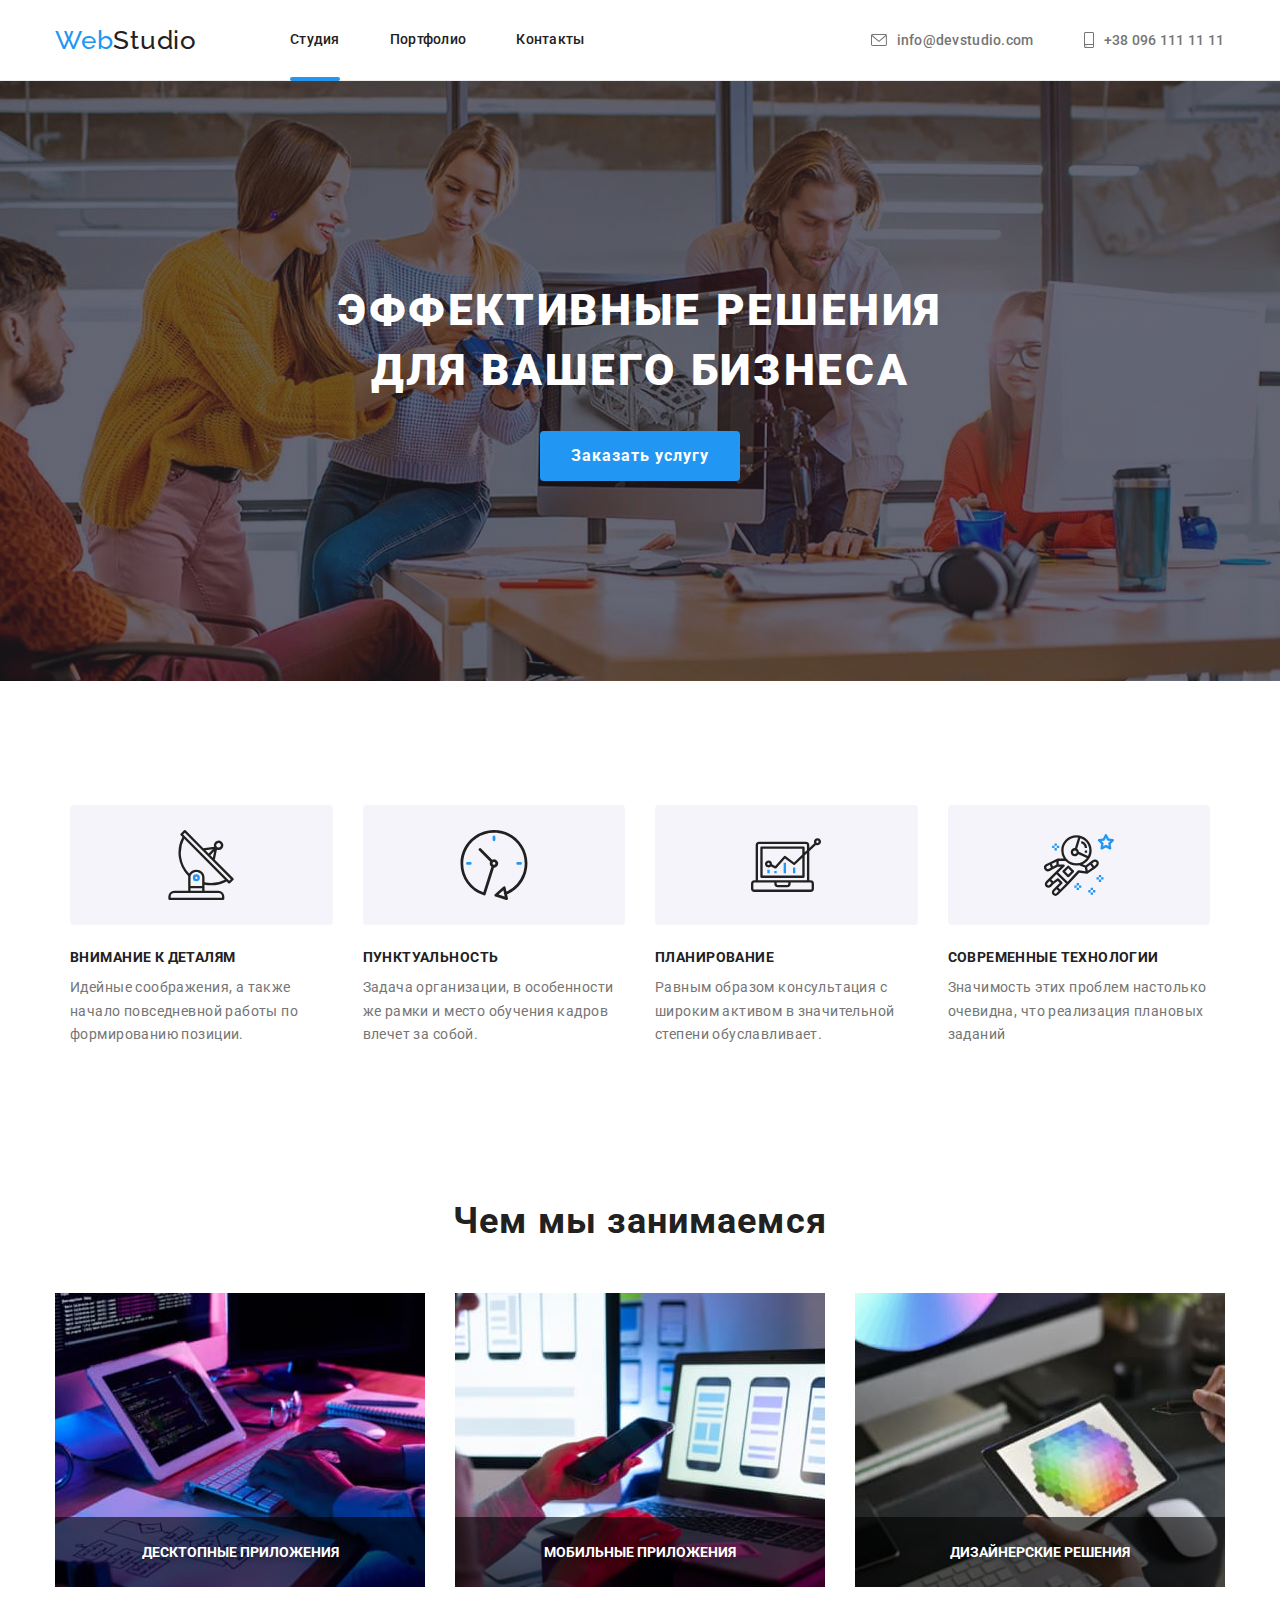
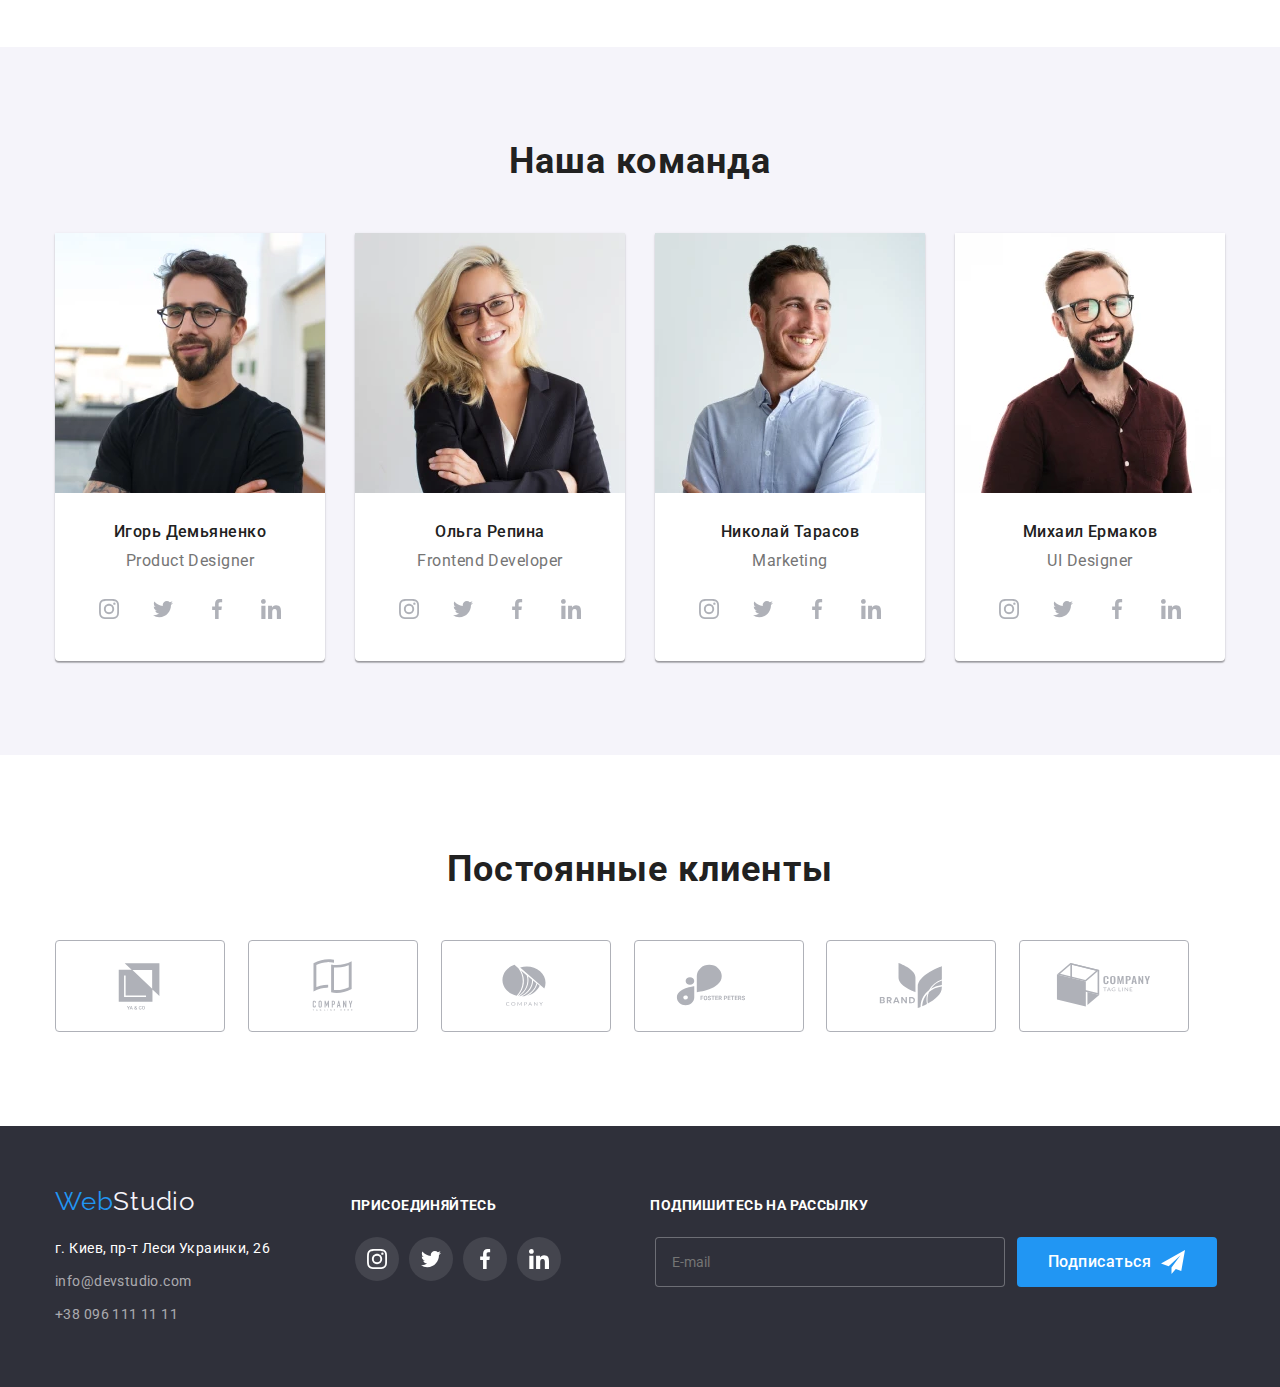
==== commit ab9e52d0: "33" ====
--- a/index.html
+++ b/index.html
@@ -592,7 +592,7 @@
         <a class="link accent" href="tel:+380961111111">+38 096 111 11 11</a>
       </li>
       <li class="mobile-menu-contacts-item">
-        <a class="link mob-menu-color" href="mailto:info@devstudio.com">info@devstudio.com</a>
+        <a class="link mob-menu-color-contacts" href="mailto:info@devstudio.com">info@devstudio.com</a>
       </li>
     </ul>
     <ul class="mobile-menu-socials list">
--- a/css/main.min.css
+++ b/css/main.min.css
@@ -1 +1 @@
-:root{--main-font: "Roboto";--secondary-font: "Raleway";--acent-color: #2196f3;--secondary-color: #188ce8;--white-color: white;--border-bottom-color: #ececec;--header-color: #212121;--label-color: #757575;--border-checkbox: #2a2a2a;--logo-color:#f5f4fa;--footer-backgroung:#2f303a;--modal-form:rgba(33, 33, 33, 0.2);--border-color:#eeeeee;--team-list-color:#afb1b8;--items: 4;--indent: 30px;--anim-slow: 250ms cubic-bezier(0.4, 0, 0.2, 1)}body{font-family:"Roboto",sans-serif;font-size:14px;line-height:1.71;width:100%;max-width:100%;overflow-x:hidden}html{width:100%;max-width:100%;overflow-x:hidden}h1,h2,h3,h4,p{margin:0}.img{display:block;max-width:100%;height:auto}.link{text-decoration:none}.list{list-style:none;margin:0;padding:0}.pading{padding:0}.img_team{display:block;width:100%;height:auto}.card-set{display:-webkit-box;display:-ms-flexbox;display:flex;-ms-flex-wrap:wrap;flex-wrap:wrap;gap:var(--indent)}.card-set__item{-ms-flex-preferred-size:calc((100% - var(--indent)*var(--items))/var(--items));flex-basis:calc((100% - var(--indent)*var(--items))/var(--items))}.card-set__list-new{display:-webkit-box;display:-ms-flexbox;display:flex;-ms-flex-wrap:wrap;flex-wrap:wrap;margin:calc(-1*var(--indent)/2)}.card-set__list-new .card-set__item-new{-ms-flex-preferred-size:calc((100% - var(--indent)*var(--items-adv))/var(--items-adv));flex-basis:calc((100% - var(--indent)*var(--items-adv))/var(--items-adv));margin:calc(var(--indent)/2)}@media screen and (min-width: 768px){.card-set__list-new{--items-adv: 2}}@media screen and (min-width: 1200px){.card-set__list-new{--items-adv: 4}}.button-close{position:absolute;-webkit-transform:translate(-25%, 25%);transform:translate(-25%, 25%);top:0;right:0;display:-webkit-box;display:-ms-flexbox;display:flex;-webkit-box-align:center;-ms-flex-align:center;align-items:center;-webkit-box-pack:center;-ms-flex-pack:center;justify-content:center;width:30px;height:30px;border:1px solid rgba(0,0,0,.1);border-radius:50%;background-color:var(--white-color);cursor:pointer;-webkit-transition:var(--anim-slow);transition:var(--anim-slow)}.button-close:hover,.button-close:focus{fill:var(--secondary-color);border-color:var(--secondary-color);-webkit-transition:var(--anim-slow);transition:var(--anim-slow)}.hero .button{font-family:"roboto",sans-serif;font-weight:700;font-size:16px;line-height:1.88;letter-spacing:.06em;color:var(--white-color);background-color:var(--acent-color);border:none;cursor:pointer;margin-top:30px;width:200px;height:50px;border-radius:4px;-webkit-transition:var(--anim-slow);transition:var(--anim-slow)}.hero .button.button:hover,.hero .button .button:focus{background-color:var(--secondary-color);-webkit-transition:var(--anim-slow);transition:var(--anim-slow)}.modal-button{margin-left:auto;margin-right:auto;margin-top:25px;width:200px;height:50px;border-radius:4px;background-color:var(--acent-color);border:none;color:var(--white-color);-webkit-transition:var(--anim-slow);transition:var(--anim-slow);cursor:pointer;-webkit-box-shadow:0px 1px 1px rgba(0,0,0,.12),0px 4px 4px rgba(0,0,0,.06),1px 4px 6px rgba(0,0,0,.16);box-shadow:0px 1px 1px rgba(0,0,0,.12),0px 4px 4px rgba(0,0,0,.06),1px 4px 6px rgba(0,0,0,.16);font-size:16px;font-weight:700;line-height:1.88;letter-spacing:.06em}.modal-button:hover,.modal-button:focus{background-color:var(--secondary-color);-webkit-transition:var(--anim-slow);transition:var(--anim-slow)}.container{width:100%;padding-left:15px;padding-right:15px;margin-left:auto;margin-right:auto}@media screen and (min-width: 480px){.container{max-width:480px}}@media screen and (min-width: 768px){.container{max-width:768px}}@media screen and (min-width: 1200px){.container{max-width:1200px}}.span{color:var(--acent-color)}.current-link{position:relative;color:var(--acent-color);display:-webkit-box;display:-ms-flexbox;display:flex;-webkit-box-align:center;-ms-flex-align:center;align-items:center}.current-link::before{content:"";position:absolute;bottom:0%;left:0%;width:100%;height:4px;display:inline-block;margin-right:10px;background-color:var(--acent-color);border-radius:2px;margin-bottom:-1px}.backdrop{position:fixed;top:0;left:0;width:100%;height:100%;background-color:rgba(0,0,0,.2);opacity:1;-webkit-transition:opacity var(--anim-slow);transition:opacity var(--anim-slow)}.backdrop.is-hidden{opacity:0;pointer-events:none}.backdrop.is-hidden .modal{-webkit-transform:translate(-50%, -50%) scale(0.3);transform:translate(-50%, -50%) scale(0.3)}.mobile-menu-btn{background-color:rgba(0,0,0,0);border:none;width:40px;height:40px;display:-webkit-box;display:-ms-flexbox;display:flex;-webkit-box-align:center;-ms-flex-align:center;align-items:center;-webkit-box-pack:center;-ms-flex-pack:center;justify-content:center;margin-left:auto}.mobile-menu-btn.is-open{z-index:100}@media screen and (min-width: 768px){.mobile-menu-btn{display:none}}.mobile-menu-btn.is-open .mobile-menu-burger{opacity:0}.mobile-menu-close{opacity:0}.mobile-menu-btn.is-open .mobile-menu-close{opacity:1}.mobile-menu-btn:active{fill:var(--acent-color)}.mobile-menu{position:fixed;top:0;left:0;z-index:10;-webkit-transform:translateX(100%);transform:translateX(100%);width:100%;height:100%;padding:48px 40px;display:-webkit-box;display:-ms-flexbox;display:flex;-webkit-box-orient:vertical;-webkit-box-direction:normal;-ms-flex-direction:column;flex-direction:column;background-color:var(--white-color);-webkit-transition:-webkit-transform var(--anim-slow);transition:-webkit-transform var(--anim-slow);transition:transform var(--anim-slow);transition:transform var(--anim-slow), -webkit-transform var(--anim-slow)}.mobile-menu.is-open{-webkit-transform:translateX(0);transform:translateX(0)}.mobile-menu-nav{margin-bottom:auto;font-weight:500;font-size:40px;line-height:1.18;letter-spacing:.02em}.mobile-menu-nav-item:not(:last-child){margin-bottom:32px}.mobile-menu-nav-item .current-mobile-menu{color:#2196f3}.mobile-menu-contacts{margin-bottom:64px;font-weight:500;font-size:24px;line-height:1.22;letter-spacing:.02em;color:var(--label-color)}.mobile-menu-contacts-item:not(:last-child){margin-bottom:32px}.mobile-menu-contacts-item .accent{font-size:34px;color:var(--acent-color)}.mobile-menu-socials{display:-webkit-box;display:-ms-flexbox;display:flex;-webkit-box-align:center;-ms-flex-align:center;align-items:center;-ms-flex-wrap:wrap;flex-wrap:wrap;gap:10px;font-weight:500;font-size:18px;line-height:1.22;letter-spacing:.02em;color:var(--acent-color)}.mobile-menu-socials-item:not(:last-child) .mobile-menu-socials-link{padding-right:10px;border-right:1px solid rgba(33,33,33,.2)}.mob-menu-color{color:var(--header-color)}.mob-menu-color-social{color:var(--acent-color)}.mob-menu-color-contacts{color:var(--label-color)}.header-nav{display:none}@media screen and (min-width: 768px){.header-nav{display:block}}@media screen and (min-width: 1200px){.header-nav{display:block}}.header-group{display:none}@media screen and (min-width: 768px){.header-group{display:block;margin-left:80px}}@media screen and (min-width: 1200px){.header-group{display:-webkit-box;display:-ms-flexbox;display:flex;gap:50px;margin-left:286px}}.header{display:-webkit-box;display:-ms-flexbox;display:flex;font-weight:500;font-size:14px;line-height:1.14;letter-spacing:.02em;color:var(--header-color);border-bottom-width:1px;border-bottom-style:solid;border-bottom-color:var(--border-bottom-color);z-index:10}.header .header-logo{padding-bottom:16px;padding-top:16px;font-family:var(--secondary-font);font-size:26px;line-height:1.19;letter-spacing:.03em;text-decoration:none;color:var(--header-color)}.header .header-container{display:-webkit-box;display:-ms-flexbox;display:flex;-webkit-box-align:center;-ms-flex-align:center;align-items:center}.header-list{display:-webkit-box;display:-ms-flexbox;display:flex;-ms-flex-wrap:wrap-reverse;flex-wrap:wrap-reverse;gap:50px}@media screen and (min-width: 768px){.header-list{margin-left:78px}}@media screen and (min-width: 1200px){.header-list{margin-left:93px}}.header-link{position:relative;display:block;padding-top:32px;padding-bottom:32px;font-weight:500;font-size:14px;line-height:1.14;letter-spacing:.02em;color:var(--header-color);-webkit-transition:var(--anim-slow);transition:var(--anim-slow)}.header-link::after{content:"";position:absolute;left:0%;bottom:0%;display:block;width:100%;height:4px;background-color:var(--acent-color);border-radius:2px;display:none}.header-link:hover::after{display:block}.header-link:hover,.header-link:focus{color:var(--acent-color)}.header-contact-svg{fill:currentColor;margin-right:10px;text-align:center}.header-contact{display:-webkit-box;display:-ms-flexbox;display:flex;-webkit-box-align:center;-ms-flex-align:center;align-items:center;font-weight:500;font-size:14px;line-height:1.14;letter-spacing:.02em;color:var(--label-color);-webkit-transition:var(--anim-slow);transition:var(--anim-slow)}@media screen and (min-width: 768px){.header-contact{font-size:12px;line-height:1.16;letter-spacing:.02em;color:#757575}}@media screen and (min-width: 1200px){.header-contact{font-size:14px;line-height:1.16;letter-spacing:.02em;color:#757575}}.header-contact:hover,.header-contact:focus{color:var(--acent-color)}@media screen and (min-width: 768px){.header-group-mail{padding-bottom:10px}}@media screen and (min-width: 1200px){.header-group-mail{padding-bottom:0}}.hero{background-color:var(--footer-backgroung);text-align:center;padding-top:118px;padding-bottom:118px;background-image:-webkit-gradient(linear, left top, right top, from(rgba(47, 48, 58, 0.4)), to(rgba(47, 48, 58, 0.4))),url(../images/header/header_sm.jpg);background-image:linear-gradient(to right, rgba(47, 48, 58, 0.4), rgba(47, 48, 58, 0.4)),url(../images/header/header_sm.jpg);background-repeat:no-repeat;background-position:center;background-size:cover;max-width:480px;max-height:400px;margin-left:auto;margin-right:auto}@media(min-device-pixel-ratio: 2),(-webkit-min-device-pixel-ratio: 2),(min-resolution: 192dpi),(min-resolution: 2dppx){.hero{background-image:-webkit-gradient(linear, left top, right top, from(rgba(47, 48, 58, 0.4)), to(rgba(47, 48, 58, 0.4))),url(../images/header/header_sm@2x.jpg);background-image:linear-gradient(to right, rgba(47, 48, 58, 0.4), rgba(47, 48, 58, 0.4)),url(../images/header/header_sm@2x.jpg)}}@media screen and (min-width: 768px){.hero{max-width:768px;max-height:400px;background-image:-webkit-gradient(linear, left top, right top, from(rgba(47, 48, 58, 0.4)), to(rgba(47, 48, 58, 0.4))),url(../images/header/header_md.jpg);background-image:linear-gradient(to right, rgba(47, 48, 58, 0.4), rgba(47, 48, 58, 0.4)),url(../images/header/header_md.jpg)}}@media screen and (min-width: 768px)and (min-device-pixel-ratio: 2),screen and (min-width: 768px)and (-webkit-min-device-pixel-ratio: 2),screen and (min-width: 768px)and (min-resolution: 192dpi),screen and (min-width: 768px)and (min-resolution: 2dppx){.hero{background-image:-webkit-gradient(linear, left top, right top, from(rgba(47, 48, 58, 0.4)), to(rgba(47, 48, 58, 0.4))),url(../images/header/header_md@2x.jpg);background-image:linear-gradient(to right, rgba(47, 48, 58, 0.4), rgba(47, 48, 58, 0.4)),url(../images/header/header_md@2x.jpg)}}@media screen and (min-width: 1200px){.hero{padding-top:200px;padding-bottom:200px;max-width:1600px;max-height:600px;background-image:-webkit-gradient(linear, left top, right top, from(rgba(47, 48, 58, 0.4)), to(rgba(47, 48, 58, 0.4))),url(../images/header/header_lg.jpg);background-image:linear-gradient(to right, rgba(47, 48, 58, 0.4), rgba(47, 48, 58, 0.4)),url(../images/header/header_lg.jpg)}}@media screen and (min-width: 1200px)and (min-device-pixel-ratio: 2),screen and (min-width: 1200px)and (-webkit-min-device-pixel-ratio: 2),screen and (min-width: 1200px)and (min-resolution: 192dpi),screen and (min-width: 1200px)and (min-resolution: 2dppx){.hero{background-image:-webkit-gradient(linear, left top, right top, from(rgba(47, 48, 58, 0.4)), to(rgba(47, 48, 58, 0.4))),url(../images/header/header_lg@2x.jpg);background-image:linear-gradient(to right, rgba(47, 48, 58, 0.4), rgba(47, 48, 58, 0.4)),url(../images/header/header_lg@2x.jpg)}}.hero-h1{font-weight:900;font-size:26px;line-height:1.62;text-align:center;letter-spacing:.06em;color:var(--white-color)}@media screen and (min-width: 1200px){.hero-h1{font-size:44px;line-height:1.36;text-align:center}}.modal{position:absolute;z-index:1000;width:calc(100% - 30px);top:50%;left:50%;max-width:450px;height:609px;background-color:var(--white-color);border-radius:5px;-webkit-transform:translate(-50%, -50%) scale(1);transform:translate(-50%, -50%) scale(1);-webkit-transition:var(--anim-slow);transition:var(--anim-slow)}@media screen and (min-width: 1200px){.modal{max-width:528px;height:581px}}.modal-form{padding:40px;display:-webkit-box;display:-ms-flexbox;display:flex;-webkit-box-orient:vertical;-webkit-box-direction:normal;-ms-flex-direction:column;flex-direction:column;width:100%;color:var(--modal-form)}.modal-text{color:var(--header-color);width:100%;line-height:1.15;display:-webkit-box;display:-ms-flexbox;display:flex;-webkit-box-pack:center;-ms-flex-pack:center;justify-content:center;text-align:center}@media screen and (min-width: 1200px){.modal-text{width:auto;line-height:1.15}}.modal-field{display:-webkit-box;display:-ms-flexbox;display:flex;-webkit-box-orient:vertical;-webkit-box-direction:normal;-ms-flex-direction:column;flex-direction:column;text-align:left;margin-top:10px;font-size:12px;line-height:1.4}.modal-field:first-child{margin-top:0}.modal-field input{padding-left:36px;padding-top:11px;padding-bottom:11px}.modal-field textarea{padding:12px 16px}.form-label{color:var(--label-color);margin-bottom:4px}.form-checkbox-input{position:absolute;white-space:nowrap;width:1px;height:1px;overflow:hidden;border:0;padding:0;clip:rect(0 0 0 0);-webkit-clip-path:inset(50%);clip-path:inset(50%);margin:-1px}.form-checkbox-agreement{width:100%;margin-left:4px;font-size:12px;display:-webkit-box;display:-ms-flexbox;display:flex;-ms-flex-pack:distribute;justify-content:space-around;-ms-flex-wrap:wrap;flex-wrap:wrap;line-height:1.16;letter-spacing:.03em;-webkit-user-select:none;-moz-user-select:none;-ms-user-select:none;user-select:none}@media screen and (max-width: 375px){.form-checkbox-agreement{font-size:calc(12px + 49*(100vw - 375px)/825)}}@media screen and (min-width: 1200px){.form-checkbox-agreement{font-size:15px;line-height:1.46}}.modal-polici{display:-webkit-box;display:-ms-flexbox;display:flex;-webkit-box-align:center;-ms-flex-align:center;align-items:center;-webkit-box-pack:center;-ms-flex-pack:center;justify-content:center;color:var(--label-color)}.modal-polici-link{margin-left:4px;color:var(--acent-color)}.modal_icon{position:relative}.form-icon{position:absolute;top:27%;-webkit-transform:translate(60%);transform:translate(60%)}.form-input{width:100%;height:40px;cursor:pointer;border:1px solid rgba(33,33,33,.2);border-radius:4px;-webkit-transition:var(--anim-slow);transition:var(--anim-slow)}.form-input:focus{outline:var(--acent-color);border:1px solid var(--secondary-color);-webkit-transition:var(--anim-slow);transition:var(--anim-slow)}.form-textarea{display:block;resize:none;height:120px;cursor:pointer;border:1px solid rgba(33,33,33,.2);border-radius:4px}.form-textarea:focus{outline:var(--acent-color);border:1px solid var(--secondary-color);-webkit-transition:var(--anim-slow);transition:var(--anim-slow)}.modal_icon:focus-within .form-icon{fill:var(--acent-color);outline:var(--acent-color);-webkit-transition:var(--anim-slow);transition:var(--anim-slow)}.form-icon-checkbox{display:-webkit-box;display:-ms-flexbox;display:flex;-webkit-box-pack:center;-ms-flex-pack:center;justify-content:center;-webkit-box-align:center;-ms-flex-align:center;align-items:center;width:15px;height:15px;border:2px solid var(--border-checkbox);border-radius:4px;background-repeat:no-repeat;background-position:center}.form-checkbox-input:checked+.form-icon-checkbox{border-color:var(--acent-color);background-color:var(--acent-color);background-image:url(../images/modalka/icon-check-white.svg);background-size:contain;background-origin:content-box;-webkit-transition:var(--anim-slow);transition:var(--anim-slow)}.modal-checkbox{display:inline-block;margin-top:20px}.about{padding-top:60px;padding-bottom:60px}@media screen and (min-width: 768px){.about{padding-top:60px;padding-bottom:60px}}@media screen and (min-width: 1200px){.about{padding-top:94px;padding-bottom:94px}}.about-container{display:-webkit-box;display:-ms-flexbox;display:flex;-webkit-box-pack:center;-ms-flex-pack:center;justify-content:center;gap:30px}@media screen and (min-width: 768px){.about-container{display:-webkit-box;display:-ms-flexbox;display:flex;-ms-flex-wrap:wrap;flex-wrap:wrap}}.about-container__item{--items: 1}@media screen and (min-width: 768px){.about-container__item{--items: 2}}@media screen and (min-width: 1200px){.about-container__item{--items: 4}}.about-container__img{display:-webkit-box;display:-ms-flexbox;display:flex;-webkit-box-pack:center;-ms-flex-pack:center;justify-content:center;-webkit-box-align:center;-ms-flex-align:center;align-items:center;max-width:450px;height:120px;gap:30px;border-radius:4px;background-color:#f5f4fa}@media screen and (min-width: 768px){.about-container__img{max-width:354px}}@media screen and (min-width: 1200px){.about-container__img{max-width:270px}}.about-div{padding-top:30px}.about-h3{font-weight:700;font-size:14px;line-height:1.14;letter-spacing:.03em;color:var(--header-color);margin-top:25px;display:-webkit-box;display:-ms-flexbox;display:flex;-webkit-box-pack:center;-ms-flex-pack:center;justify-content:center}@media screen and (min-width: 768px){.about-h3{display:-webkit-box;display:-ms-flexbox;display:flex;-webkit-box-pack:start;-ms-flex-pack:start;justify-content:flex-start}}@media screen and (min-width: 1200px){.about-h3{display:-webkit-box;display:-ms-flexbox;display:flex;-webkit-box-pack:start;-ms-flex-pack:start;justify-content:flex-start}}.about-text{font-size:14px;line-height:1.71;letter-spacing:.03em;color:var(--label-color);margin-top:10px}.services{padding-top:60px;padding-bottom:60px}@media screen and (max-width: 1199px){.services{display:none}}.services-list{margin-top:50px;display:-webkit-box;display:-ms-flexbox;display:flex;-webkit-box-pack:center;-ms-flex-pack:center;justify-content:center}.services-item__img{position:relative}.services-item__svg{display:block}.title_h2{font-size:28px;line-height:1.17;font-weight:700;text-align:center;letter-spacing:.03em;color:var(--header-color)}@media screen and (min-width: 1200px){.title_h2{font-size:36px;line-height:1.16}}.services-text{bottom:0%;position:absolute;display:-webkit-box;display:-ms-flexbox;display:flex;-webkit-box-pack:center;-ms-flex-pack:center;justify-content:center;-webkit-box-align:center;-ms-flex-align:center;align-items:center;width:100%;height:70px;font-weight:700;line-height:1.14px;text-transform:uppercase;color:var(--white-color);background-color:rgba(0,0,0,.6);text-shadow:0px 4px 4px rgba(0,0,0,.25)}.team{background-color:var(--logo-color);padding-top:60px;padding-bottom:60px}@media screen and (min-width: 768px){.team{padding-top:60px;padding-bottom:60px}}@media screen and (min-width: 1200px){.team{padding-top:94px;padding-bottom:94px}}.card-set__item--card{-webkit-box-shadow:0px 1px 3px rgba(0,0,0,.12),0px 1px 1px rgba(0,0,0,.14),0px 2px 1px rgba(0,0,0,.2);box-shadow:0px 1px 3px rgba(0,0,0,.12),0px 1px 1px rgba(0,0,0,.14),0px 2px 1px rgba(0,0,0,.2);border-radius:0px 0px 4px 4px;background-color:var(--white-color);-ms-flex-preferred-size:calc((100% - 120px)/4);flex-basis:calc((100% - 120px)/4)}.team-list-icon{display:-webkit-box;display:-ms-flexbox;display:flex;margin-top:16px;margin-bottom:24px;-webkit-box-align:center;-ms-flex-align:center;align-items:center;-webkit-box-pack:center;-ms-flex-pack:center;justify-content:center;gap:10px}@media screen and (min-width: 1200px){.team-list-icon{margin-bottom:30px}}.team-list-icon__img{display:-webkit-box;display:-ms-flexbox;display:flex;-webkit-box-align:center;-ms-flex-align:center;align-items:center;-webkit-box-pack:center;-ms-flex-pack:center;justify-content:center;width:44px;height:44px;border-radius:50%;color:var(--team-list-color);-webkit-transition:var(--anim-slow);transition:var(--anim-slow)}.team-list-icon__img:hover,.team-list-icon__img:focus{background-color:var(--acent-color);color:var(--white-color)}.team-list-icon__svg{width:20px;height:20px;fill:currentColor}.team-item__name{margin-top:30px;font-weight:500;font-size:16px;line-height:1.18;letter-spacing:.03em;color:var(--header-color);text-align:center}.team-item__job{font-size:16px;line-height:1.18;letter-spacing:.03em;color:var(--label-color);text-align:center;margin-top:10px}.portfolio-list{display:-webkit-box;display:-ms-flexbox;display:flex;-ms-flex-wrap:wrap;flex-wrap:wrap}@media screen and (min-width: 768px){.portfolio-list{display:-webkit-box;display:-ms-flexbox;display:flex;-webkit-box-pack:center;-ms-flex-pack:center;justify-content:center}}@media screen and (min-width: 1200px){.portfolio-list{display:-webkit-box;display:-ms-flexbox;display:flex;-webkit-box-pack:center;-ms-flex-pack:center;justify-content:center}}.portfolio-btn{display:-webkit-box;display:-ms-flexbox;display:flex;gap:8px;row-gap:15px;-ms-flex-wrap:wrap;flex-wrap:wrap;margin-bottom:40px}@media screen and (min-width: 768px){.portfolio-btn{margin-bottom:40px;display:-webkit-box;display:-ms-flexbox;display:flex;-webkit-box-pack:center;-ms-flex-pack:center;justify-content:center}}@media screen and (min-width: 1200px){.portfolio-btn{margin-bottom:50px;display:-webkit-box;display:-ms-flexbox;display:flex;-webkit-box-pack:center;-ms-flex-pack:center;justify-content:center}}.portfolio-section{padding-top:60px;padding-bottom:60px}@media screen and (min-width: 768px){.portfolio-section{padding-top:60px;padding-bottom:60px}}@media screen and (min-width: 1200px){.portfolio-section{padding-top:94px;padding-bottom:94px}}.portfolio .button{font-weight:500;font-size:16px;line-height:1.62;letter-spacing:.03em;padding:6px 22px;border-radius:4px;color:var(--header-color);background-color:var(--logo-color);cursor:pointer;-webkit-transition:var(--anim-slow);transition:var(--anim-slow);border:none}.portfolio .button:hover,.portfolio .button:focus{color:#fff;background-color:var(--acent-color);-webkit-box-shadow:0px 3px 1px rgba(0,0,0,.1),0px 1px 2px rgba(0,0,0,.08),0px 2px 2px rgba(0,0,0,.12);box-shadow:0px 3px 1px rgba(0,0,0,.1),0px 1px 2px rgba(0,0,0,.08),0px 2px 2px rgba(0,0,0,.12)}.title{font-weight:700;font-size:18px;line-height:2;letter-spacing:.06em;color:var(--header-color)}.text{font-size:16px;line-height:1.88;letter-spacing:.03em;color:var(--label-color)}.pictures-list{display:-webkit-box;display:-ms-flexbox;display:flex;-ms-flex-wrap:wrap;flex-wrap:wrap;margin:calc(-1*var(--indent)/2)}.pictures-list .pictures-item{-ms-flex-preferred-size:calc((100% - var(--indent)*var(--items-adv))/var(--items-adv));flex-basis:calc((100% - var(--indent)*var(--items-adv))/var(--items-adv));margin:calc(var(--indent)/2)}@media screen and (min-width: 768px){.pictures-list{--items-adv: 2}}@media screen and (min-width: 1200px){.pictures-list{--items-adv: 4}}.pictures-item{cursor:pointer;-webkit-transition:var(--anim-slow);transition:var(--anim-slow);width:100%}.pictures-item:hover,.pictures-item:focus{-webkit-box-shadow:0px 1px 1px rgba(0,0,0,.12),0px 4px 4px rgba(0,0,0,.06),1px 4px 6px rgba(0,0,0,.16);box-shadow:0px 1px 1px rgba(0,0,0,.12),0px 4px 4px rgba(0,0,0,.06),1px 4px 6px rgba(0,0,0,.16)}.pictures-overlay{position:relative;overflow:hidden;width:450px}@media screen and (min-width: 768px){.pictures-overlay{width:354px}}@media screen and (min-width: 1200px){.pictures-overlay{width:370px}}.pictures-desc{position:absolute;bottom:0%;left:0%;-webkit-transform:translateY(100%);transform:translateY(100%);-webkit-transition:var(--anim-slow);transition:var(--anim-slow);width:100%;height:100%;padding:63px 24px;background-color:rgba(33,150,243,.9);color:var(--white-color);font-size:18px;line-height:1.6}.card-wrap{display:block;width:450px}.card-wrap:hover .pictures-desc,.card-wrap:focus .pictures-desc{-webkit-transform:translateY(0);transform:translateY(0)}@media screen and (min-width: 768px){.card-wrap{width:354px;display:-webkit-box;display:-ms-flexbox;display:flex;-webkit-box-orient:vertical;-webkit-box-direction:normal;-ms-flex-direction:column;flex-direction:column;height:100%}}@media screen and (min-width: 1200px){.card-wrap{width:370px}}.pictures-title-text{padding:20px 24px;border:1px solid var(--border-color);border-top:none;width:450px}@media screen and (min-width: 768px){.pictures-title-text{width:354px;-webkit-box-flex:1;-ms-flex-positive:1;flex-grow:1}}@media screen and (min-width: 1200px){.pictures-title-text{width:370px}}.pictures-img{display:block;width:100%;height:auto}.customers{padding-top:60px;padding-bottom:60px}@media screen and (min-width: 768px){.customers{padding-top:60px;padding-bottom:60px}}@media screen and (min-width: 1200px){.customers{padding-top:94px;padding-bottom:94px}}.customers-list{display:-webkit-box;display:-ms-flexbox;display:flex;-ms-flex-wrap:wrap;flex-wrap:wrap;margin-top:30px;gap:var(--indent)}@media screen and (min-width: 1200px){.customers-list{margin-top:50px}}@media screen and (max-width: 766px){.customers-list_item{-ms-flex-wrap:nowrap;flex-wrap:nowrap;width:210px;width:calc((100% - var(--indent))/2)}}@media screen and (min-width: 767px){.customers-list_item{width:calc((100% - var(--indent))/3);width:226px}}@media screen and (min-width: 1200px){.customers-list_item{width:calc((100% - var(--indent))/7)}}.customers-list_button{display:-webkit-box;display:-ms-flexbox;display:flex;-webkit-box-align:center;-ms-flex-align:center;align-items:center;-webkit-box-pack:center;-ms-flex-pack:center;justify-content:center;width:100%;height:92px;border:1px solid #afb1b8;border-radius:4px;color:#afb1b8;-webkit-transition:color var(--anim-slow),border var(--anim-slow);transition:color var(--anim-slow),border var(--anim-slow)}@media screen and (min-width: 768px){.customers-list_button{width:226px}}@media screen and (min-width: 1200px){.customers-list_button{width:170px}}.customers-list_button:hover,.customers-list_button:focus{border:1px solid var(--acent-color);color:var(--acent-color)}.customers-list_svg{width:106px;height:60px;fill:currentColor;display:-webkit-box;display:-ms-flexbox;display:flex;-webkit-box-pack:center;-ms-flex-pack:center;justify-content:center}.footer{display:block;background-color:var(--footer-backgroung);padding-top:60px;padding-bottom:60px}.footer .logo{font-family:var(--secondary-font);font-size:24px;line-height:1.16;letter-spacing:.03em;text-decoration:none;color:var(--logo-color)}@media screen and (min-width: 768px){.footer .logo{margin-left:115px}}@media screen and (min-width: 1200px){.footer .logo{font-size:26px;line-height:1.19;margin-left:0}}.footer-adress-all{display:block}@media screen and (min-width: 768px){.footer-adress-all{display:-webkit-box;display:-ms-flexbox;display:flex}}@media screen and (min-width: 1200px){.footer-adress-all{display:-webkit-box;display:-ms-flexbox;display:flex}}.footer .span{color:var(--acent-color)}.footer .address{font-weight:400;font-size:14px;line-height:1.71;letter-spacing:.03em;font-style:normal;color:var(--white-color)}.footer-address{display:block;margin:auto;text-align:center;margin-top:20px}@media screen and (min-width: 1200px){.footer-address{display:block;text-align:left;margin:0;margin-top:20px}}.footer .contact{font-weight:400;font-size:14px;line-height:1.71;letter-spacing:.03em;color:rgba(255,255,255,.6);-webkit-transition:var(--anim-slow);transition:var(--anim-slow)}.contact:hover,.contact:focus{color:var(--acent-color)}.footer-address-title{margin-bottom:9px}.footer-list-item{display:block;margin-bottom:8px}@media screen and (min-width: 1200px){.footer-list-item{margin-bottom:9px}}.footer-h2{display:none}@media screen and (min-width: 768px){.footer-h2{display:block;margin:auto;text-align:center;margin-left:234px;font-weight:700;font-size:14px;line-height:16px;letter-spacing:.03em;text-transform:uppercase;color:var(--white-color)}}@media screen and (min-width: 1200px){.footer-h2{display:block;margin:0;margin-left:156px;margin-top:0;font-weight:700;font-size:14px;line-height:16px;letter-spacing:.03em;text-transform:uppercase;color:var(--white-color)}}.footer-h2-new{display:block;margin:0 auto;text-align:center;font-weight:700;font-size:14px;line-height:16px;letter-spacing:.03em;text-transform:uppercase;color:var(--white-color);margin-top:60px}@media screen and (min-width: 768px){.footer-h2-new{display:none}}@media screen and (min-width: 1200px){.footer-h2-new{display:none}}.footer-newsletter-new{display:block;margin:0 auto;text-align:center;font-weight:700;font-size:14px;line-height:16px;letter-spacing:.03em;text-transform:uppercase;color:var(--white-color);margin-top:60px}@media screen and (min-width: 768px){.footer-newsletter-new{display:none}}@media screen and (min-width: 1200px){.footer-newsletter-new{display:none}}.footer-newsletter-new-tablet{display:none}@media screen and (min-width: 768px){.footer-newsletter-new-tablet{display:block;margin:0 auto;text-align:center;font-weight:700;font-size:14px;line-height:16px;letter-spacing:.03em;text-transform:uppercase;color:var(--white-color);margin-top:60px}}@media screen and (min-width: 1200px){.footer-newsletter-new-tablet{display:none}}.footer-newsletter{display:none}@media screen and (min-width: 768px){.footer-newsletter{display:none}}@media screen and (min-width: 1200px){.footer-newsletter{display:block;margin-left:154px;font-weight:700;font-size:14px;line-height:16px;letter-spacing:.03em;text-transform:uppercase;color:var(--white-color)}}.footer-label{display:block;margin:0 auto;text-align:center;margin-top:20px}@media screen and (min-width: 768px){.footer-label{display:none}}@media screen and (min-width: 1200px){.footer-label{display:block;margin-top:20px;margin-left:85px}}.footer-label-new{display:none}@media screen and (min-width: 768px){.footer-label-new{display:block;margin:0 auto;text-align:center;margin-top:20px}}@media screen and (min-width: 1200px){.footer-label-new{display:none}}.footer-sing{display:block;margin:0 auto;text-align:center}@media screen and (min-width: 768px){.footer-sing{display:block}}@media screen and (min-width: 1200px){.footer-sing{display:-webkit-box;display:-ms-flexbox;display:flex;-webkit-box-align:center;-ms-flex-align:center;align-items:center;-webkit-box-pack:center;-ms-flex-pack:center;justify-content:center}}.footer-input-email{width:100%;height:50px;padding-left:16px;border-radius:4px;border:1px solid rgba(255,255,255,.3);background-color:var(--footer-backgroung);color:var(--white-color)}@media screen and (min-width: 768px){.footer-input-email{width:450px;height:50px}}@media screen and (min-width: 1200px){.footer-input-email{display:-webkit-box;display:-ms-flexbox;display:flex;-webkit-box-align:center;-ms-flex-align:center;align-items:center;-webkit-box-pack:center;-ms-flex-pack:center;justify-content:center;width:350px}}.footer-input-email:focus{outline:var(--acent-color);border:1px solid var(--secondary-color);-webkit-transition:var(--anim-slow);transition:var(--anim-slow)}.footer-buttun-sing{width:200px;height:50px;display:-webkit-box;display:-ms-flexbox;display:flex;-webkit-box-align:center;-ms-flex-align:center;align-items:center;-webkit-box-pack:center;-ms-flex-pack:center;justify-content:center;margin-top:20px;margin-left:auto;margin-right:auto;background-color:var(--acent-color);border:none;color:var(--white-color);-webkit-transition:var(--anim-slow);transition:var(--anim-slow);cursor:pointer;border-radius:4px;font-weight:500;font-size:16px;line-height:1.62;letter-spacing:.03em}@media screen and (min-width: 768px){.footer-buttun-sing{display:-webkit-box;display:-ms-flexbox;display:flex;-webkit-box-align:center;-ms-flex-align:center;align-items:center;-webkit-box-pack:center;-ms-flex-pack:center;justify-content:center}}@media screen and (min-width: 1200px){.footer-buttun-sing{display:-webkit-box;display:-ms-flexbox;display:flex;-webkit-box-align:center;-ms-flex-align:center;align-items:center;-webkit-box-pack:center;-ms-flex-pack:center;justify-content:center;margin-left:12px;margin-top:0px}}.footer-buttun-sing-svg{fill:currentColor;margin-left:10px}.footer-buttun-sing:hover,.footer-buttun-sing:focus{-webkit-transition:var(--anim-slow);transition:var(--anim-slow);background-color:var(--secondary-color)}.footer-had{display:block;margin:0 auto;text-align:center}@media screen and (min-width: 768px){.footer-had{display:-webkit-box;display:-ms-flexbox;display:flex}}@media screen and (min-width: 1200px){.footer-had{display:-webkit-box;display:-ms-flexbox;display:flex;-webkit-box-align:baseline;-ms-flex-align:baseline;align-items:baseline}}.footer-soucial{display:block;margin:0 auto;text-align:center;margin-top:20px}@media screen and (min-width: 768px){.footer-soucial{margin-left:85px}}.list-icon-f{display:-webkit-box;display:-ms-flexbox;display:flex;-webkit-box-pack:center;-ms-flex-pack:center;justify-content:center;gap:10px}.team-icon-svg-f{fill:var(--white-color)}.team-icon-a-f{display:-webkit-box;display:-ms-flexbox;display:flex;-webkit-box-align:center;-ms-flex-align:center;align-items:center;-webkit-box-pack:center;-ms-flex-pack:center;justify-content:center;width:44px;height:44px;background-color:rgba(255,255,255,.1);border-radius:50%;-webkit-transition:var(--anim-slow);transition:var(--anim-slow)}.team-icon-a-f:hover,.team-icon-a-f:focus{background-color:var(--acent-color)}/*# sourceMappingURL=main.min.css.map */+:root{--main-font: "Roboto";--secondary-font: "Raleway";--acent-color: #2196f3;--secondary-color: #188ce8;--white-color: white;--border-bottom-color: #ececec;--header-color: #212121;--label-color: #757575;--border-checkbox: #2a2a2a;--logo-color:#f5f4fa;--footer-backgroung:#2f303a;--modal-form:rgba(33, 33, 33, 0.2);--border-color:#eeeeee;--team-list-color:#afb1b8;--items: 4;--indent: 30px;--anim-slow: 250ms cubic-bezier(0.4, 0, 0.2, 1)}body{font-family:"Roboto",sans-serif;font-size:14px;line-height:1.71;width:100%;max-width:100%;overflow-x:hidden}html{width:100%;max-width:100%;overflow-x:hidden}h1,h2,h3,h4,p{margin:0}.img{display:block;max-width:100%;height:auto}.link{text-decoration:none}.list{list-style:none;margin:0;padding:0}.pading{padding:0}.img_team{display:block;width:100%;height:auto}.card-set{display:-webkit-box;display:-ms-flexbox;display:flex;-ms-flex-wrap:wrap;flex-wrap:wrap;gap:var(--indent)}.card-set__item{-ms-flex-preferred-size:calc((100% - var(--indent)*var(--items))/var(--items));flex-basis:calc((100% - var(--indent)*var(--items))/var(--items))}.card-set__list-new{display:-webkit-box;display:-ms-flexbox;display:flex;-ms-flex-wrap:wrap;flex-wrap:wrap;margin:calc(-1*var(--indent)/2)}.card-set__list-new .card-set__item-new{-ms-flex-preferred-size:calc((100% - var(--indent)*var(--items-adv))/var(--items-adv));flex-basis:calc((100% - var(--indent)*var(--items-adv))/var(--items-adv));margin:calc(var(--indent)/2)}@media screen and (min-width: 768px){.card-set__list-new{--items-adv: 2}}@media screen and (min-width: 1200px){.card-set__list-new{--items-adv: 4}}.card-list__list-portfolio{display:-webkit-box;display:-ms-flexbox;display:flex;-ms-flex-wrap:wrap;flex-wrap:wrap;margin:calc(-1*var(--indent)/2)}.card-list__list-portfolio .card-list__item-portfolio{position:relative;-ms-flex-preferred-size:calc((100% - var(--indent)*var(--items-work))/var(--items-work));flex-basis:calc((100% - var(--indent)*var(--items-work))/var(--items-work));margin:calc(var(--indent)/2)}@media screen and (min-width: 768px){.card-list__list-portfolio{--items-work: 2}}@media screen and (min-width: 1200px){.card-list__list-portfolio{--items-work: 3}}.button-close{position:absolute;-webkit-transform:translate(-25%, 25%);transform:translate(-25%, 25%);top:0;right:0;display:-webkit-box;display:-ms-flexbox;display:flex;-webkit-box-align:center;-ms-flex-align:center;align-items:center;-webkit-box-pack:center;-ms-flex-pack:center;justify-content:center;width:30px;height:30px;border:1px solid rgba(0,0,0,.1);border-radius:50%;background-color:var(--white-color);cursor:pointer;-webkit-transition:var(--anim-slow);transition:var(--anim-slow)}.button-close:hover,.button-close:focus{fill:var(--secondary-color);border-color:var(--secondary-color);-webkit-transition:var(--anim-slow);transition:var(--anim-slow)}.hero .button{font-family:"roboto",sans-serif;font-weight:700;font-size:16px;line-height:1.88;letter-spacing:.06em;color:var(--white-color);background-color:var(--acent-color);border:none;cursor:pointer;margin-top:30px;width:200px;height:50px;border-radius:4px;-webkit-transition:var(--anim-slow);transition:var(--anim-slow)}.hero .button.button:hover,.hero .button .button:focus{background-color:var(--secondary-color);-webkit-transition:var(--anim-slow);transition:var(--anim-slow)}.modal-button{margin-left:auto;margin-right:auto;margin-top:25px;width:200px;height:50px;border-radius:4px;background-color:var(--acent-color);border:none;color:var(--white-color);-webkit-transition:var(--anim-slow);transition:var(--anim-slow);cursor:pointer;-webkit-box-shadow:0px 1px 1px rgba(0,0,0,.12),0px 4px 4px rgba(0,0,0,.06),1px 4px 6px rgba(0,0,0,.16);box-shadow:0px 1px 1px rgba(0,0,0,.12),0px 4px 4px rgba(0,0,0,.06),1px 4px 6px rgba(0,0,0,.16);font-size:16px;font-weight:700;line-height:1.88;letter-spacing:.06em}.modal-button:hover,.modal-button:focus{background-color:var(--secondary-color);-webkit-transition:var(--anim-slow);transition:var(--anim-slow)}.container{width:100%;padding-left:15px;padding-right:15px;margin-left:auto;margin-right:auto}@media screen and (min-width: 480px){.container{max-width:480px}}@media screen and (min-width: 768px){.container{max-width:768px}}@media screen and (min-width: 1200px){.container{max-width:1200px}}.span{color:var(--acent-color)}.current-link{position:relative;color:var(--acent-color);display:-webkit-box;display:-ms-flexbox;display:flex;-webkit-box-align:center;-ms-flex-align:center;align-items:center}.current-link::before{content:"";position:absolute;bottom:0%;left:0%;width:100%;height:4px;display:inline-block;margin-right:10px;background-color:var(--acent-color);border-radius:2px;margin-bottom:-1px}.backdrop{position:fixed;top:0;left:0;width:100%;height:100%;background-color:rgba(0,0,0,.2);opacity:1;-webkit-transition:opacity var(--anim-slow);transition:opacity var(--anim-slow)}.backdrop.is-hidden{opacity:0;pointer-events:none}.backdrop.is-hidden .modal{-webkit-transform:translate(-50%, -50%) scale(0.3);transform:translate(-50%, -50%) scale(0.3)}.mobile-menu-btn{background-color:rgba(0,0,0,0);border:none;width:40px;height:40px;display:-webkit-box;display:-ms-flexbox;display:flex;-webkit-box-align:center;-ms-flex-align:center;align-items:center;-webkit-box-pack:center;-ms-flex-pack:center;justify-content:center;margin-left:auto}.mobile-menu-btn.is-open{z-index:100}@media screen and (min-width: 768px){.mobile-menu-btn{display:none}}.mobile-menu-btn.is-open .mobile-menu-burger{opacity:0}.mobile-menu-close{opacity:0}.mobile-menu-btn.is-open .mobile-menu-close{opacity:1}.mobile-menu-btn:active{fill:var(--acent-color)}.mobile-menu{position:fixed;top:0;left:0;z-index:10;-webkit-transform:translateX(100%);transform:translateX(100%);width:100%;height:100%;padding:48px 40px;display:-webkit-box;display:-ms-flexbox;display:flex;-webkit-box-orient:vertical;-webkit-box-direction:normal;-ms-flex-direction:column;flex-direction:column;background-color:var(--white-color);-webkit-transition:-webkit-transform var(--anim-slow);transition:-webkit-transform var(--anim-slow);transition:transform var(--anim-slow);transition:transform var(--anim-slow), -webkit-transform var(--anim-slow)}.mobile-menu.is-open{-webkit-transform:translateX(0);transform:translateX(0)}.mobile-menu-nav{margin-bottom:auto;font-weight:500;font-size:40px;line-height:1.18;letter-spacing:.02em}.mobile-menu-nav-item:not(:last-child){margin-bottom:32px}.mobile-menu-nav-item .current-mobile-menu{color:#2196f3}.mobile-menu-contacts{margin-bottom:64px;font-weight:500;font-size:24px;line-height:1.22;letter-spacing:.02em;color:var(--label-color)}.mobile-menu-contacts-item:not(:last-child){margin-bottom:32px}.mobile-menu-contacts-item .accent{font-size:34px;color:var(--acent-color)}.mobile-menu-socials{display:-webkit-box;display:-ms-flexbox;display:flex;-webkit-box-align:center;-ms-flex-align:center;align-items:center;-ms-flex-wrap:wrap;flex-wrap:wrap;gap:10px;font-weight:500;font-size:18px;line-height:1.22;letter-spacing:.02em;color:var(--acent-color)}.mobile-menu-socials-item:not(:last-child) .mobile-menu-socials-link{padding-right:10px;border-right:1px solid rgba(33,33,33,.2)}.mob-menu-color{color:var(--header-color)}.mob-menu-color-social{color:var(--acent-color)}.mob-menu-color-contacts{color:var(--label-color)}.header-nav{display:none}@media screen and (min-width: 768px){.header-nav{display:block}}@media screen and (min-width: 1200px){.header-nav{display:block}}.header-group{display:none}@media screen and (min-width: 768px){.header-group{display:block;margin-left:80px}}@media screen and (min-width: 1200px){.header-group{display:-webkit-box;display:-ms-flexbox;display:flex;gap:50px;margin-left:286px}}.header{display:-webkit-box;display:-ms-flexbox;display:flex;font-weight:500;font-size:14px;line-height:1.14;letter-spacing:.02em;color:var(--header-color);border-bottom-width:1px;border-bottom-style:solid;border-bottom-color:var(--border-bottom-color);z-index:10}.header .header-logo{padding-bottom:16px;padding-top:16px;font-family:var(--secondary-font);font-size:26px;line-height:1.19;letter-spacing:.03em;text-decoration:none;color:var(--header-color)}.header .header-container{display:-webkit-box;display:-ms-flexbox;display:flex;-webkit-box-align:center;-ms-flex-align:center;align-items:center}.header-list{display:-webkit-box;display:-ms-flexbox;display:flex;-ms-flex-wrap:wrap-reverse;flex-wrap:wrap-reverse;gap:50px}@media screen and (min-width: 768px){.header-list{margin-left:78px}}@media screen and (min-width: 1200px){.header-list{margin-left:93px}}.header-link{position:relative;display:block;padding-top:32px;padding-bottom:32px;font-weight:500;font-size:14px;line-height:1.14;letter-spacing:.02em;color:var(--header-color);-webkit-transition:var(--anim-slow);transition:var(--anim-slow)}.header-link::after{content:"";position:absolute;left:0%;bottom:0%;display:block;width:100%;height:4px;background-color:var(--acent-color);border-radius:2px;display:none}.header-link:hover::after{display:block}.header-link:hover,.header-link:focus{color:var(--acent-color)}.header-contact-svg{fill:currentColor;margin-right:10px;text-align:center}.header-contact{display:-webkit-box;display:-ms-flexbox;display:flex;-webkit-box-align:center;-ms-flex-align:center;align-items:center;font-weight:500;font-size:14px;line-height:1.14;letter-spacing:.02em;color:var(--label-color);-webkit-transition:var(--anim-slow);transition:var(--anim-slow)}@media screen and (min-width: 768px){.header-contact{font-size:12px;line-height:1.16;letter-spacing:.02em;color:#757575}}@media screen and (min-width: 1200px){.header-contact{font-size:14px;line-height:1.16;letter-spacing:.02em;color:#757575}}.header-contact:hover,.header-contact:focus{color:var(--acent-color)}@media screen and (min-width: 768px){.header-group-mail{padding-bottom:10px}}@media screen and (min-width: 1200px){.header-group-mail{padding-bottom:0}}.hero{background-color:var(--footer-backgroung);text-align:center;padding-top:118px;padding-bottom:118px;background-image:-webkit-gradient(linear, left top, right top, from(rgba(47, 48, 58, 0.4)), to(rgba(47, 48, 58, 0.4))),url(../images/header/header_sm.jpg);background-image:linear-gradient(to right, rgba(47, 48, 58, 0.4), rgba(47, 48, 58, 0.4)),url(../images/header/header_sm.jpg);background-repeat:no-repeat;background-position:center;background-size:cover;max-width:480px;max-height:400px;margin-left:auto;margin-right:auto}@media(min-device-pixel-ratio: 2),(-webkit-min-device-pixel-ratio: 2),(min-resolution: 192dpi),(min-resolution: 2dppx){.hero{background-image:-webkit-gradient(linear, left top, right top, from(rgba(47, 48, 58, 0.4)), to(rgba(47, 48, 58, 0.4))),url(../images/header/header_sm@2x.jpg);background-image:linear-gradient(to right, rgba(47, 48, 58, 0.4), rgba(47, 48, 58, 0.4)),url(../images/header/header_sm@2x.jpg)}}@media screen and (min-width: 768px){.hero{max-width:768px;max-height:400px;background-image:-webkit-gradient(linear, left top, right top, from(rgba(47, 48, 58, 0.4)), to(rgba(47, 48, 58, 0.4))),url(../images/header/header_md.jpg);background-image:linear-gradient(to right, rgba(47, 48, 58, 0.4), rgba(47, 48, 58, 0.4)),url(../images/header/header_md.jpg)}}@media screen and (min-width: 768px)and (min-device-pixel-ratio: 2),screen and (min-width: 768px)and (-webkit-min-device-pixel-ratio: 2),screen and (min-width: 768px)and (min-resolution: 192dpi),screen and (min-width: 768px)and (min-resolution: 2dppx){.hero{background-image:-webkit-gradient(linear, left top, right top, from(rgba(47, 48, 58, 0.4)), to(rgba(47, 48, 58, 0.4))),url(../images/header/header_md@2x.jpg);background-image:linear-gradient(to right, rgba(47, 48, 58, 0.4), rgba(47, 48, 58, 0.4)),url(../images/header/header_md@2x.jpg)}}@media screen and (min-width: 1200px){.hero{padding-top:200px;padding-bottom:200px;max-width:1600px;max-height:600px;background-image:-webkit-gradient(linear, left top, right top, from(rgba(47, 48, 58, 0.4)), to(rgba(47, 48, 58, 0.4))),url(../images/header/header_lg.jpg);background-image:linear-gradient(to right, rgba(47, 48, 58, 0.4), rgba(47, 48, 58, 0.4)),url(../images/header/header_lg.jpg)}}@media screen and (min-width: 1200px)and (min-device-pixel-ratio: 2),screen and (min-width: 1200px)and (-webkit-min-device-pixel-ratio: 2),screen and (min-width: 1200px)and (min-resolution: 192dpi),screen and (min-width: 1200px)and (min-resolution: 2dppx){.hero{background-image:-webkit-gradient(linear, left top, right top, from(rgba(47, 48, 58, 0.4)), to(rgba(47, 48, 58, 0.4))),url(../images/header/header_lg@2x.jpg);background-image:linear-gradient(to right, rgba(47, 48, 58, 0.4), rgba(47, 48, 58, 0.4)),url(../images/header/header_lg@2x.jpg)}}.hero-h1{font-weight:900;font-size:26px;line-height:1.62;text-align:center;letter-spacing:.06em;color:var(--white-color)}@media screen and (min-width: 1200px){.hero-h1{font-size:44px;line-height:1.36;text-align:center}}.modal{position:absolute;z-index:1000;width:calc(100% - 30px);top:50%;left:50%;max-width:450px;height:609px;background-color:var(--white-color);border-radius:5px;-webkit-transform:translate(-50%, -50%) scale(1);transform:translate(-50%, -50%) scale(1);-webkit-transition:var(--anim-slow);transition:var(--anim-slow)}@media screen and (min-width: 1200px){.modal{max-width:528px;height:581px}}.modal-form{padding:40px;display:-webkit-box;display:-ms-flexbox;display:flex;-webkit-box-orient:vertical;-webkit-box-direction:normal;-ms-flex-direction:column;flex-direction:column;width:100%;color:var(--modal-form)}.modal-text{color:var(--header-color);width:100%;line-height:1.15;display:-webkit-box;display:-ms-flexbox;display:flex;-webkit-box-pack:center;-ms-flex-pack:center;justify-content:center;text-align:center}@media screen and (min-width: 1200px){.modal-text{width:auto;line-height:1.15}}.modal-field{display:-webkit-box;display:-ms-flexbox;display:flex;-webkit-box-orient:vertical;-webkit-box-direction:normal;-ms-flex-direction:column;flex-direction:column;text-align:left;margin-top:10px;font-size:12px;line-height:1.4}.modal-field:first-child{margin-top:0}.modal-field input{padding-left:36px;padding-top:11px;padding-bottom:11px}.modal-field textarea{padding:12px 16px}.form-label{color:var(--label-color);margin-bottom:4px}.form-checkbox-input{position:absolute;white-space:nowrap;width:1px;height:1px;overflow:hidden;border:0;padding:0;clip:rect(0 0 0 0);-webkit-clip-path:inset(50%);clip-path:inset(50%);margin:-1px}.form-checkbox-agreement{width:100%;margin-left:4px;font-size:12px;display:-webkit-box;display:-ms-flexbox;display:flex;-ms-flex-pack:distribute;justify-content:space-around;-ms-flex-wrap:wrap;flex-wrap:wrap;line-height:1.16;letter-spacing:.03em;-webkit-user-select:none;-moz-user-select:none;-ms-user-select:none;user-select:none}@media screen and (max-width: 375px){.form-checkbox-agreement{font-size:calc(12px + 49*(100vw - 375px)/825)}}@media screen and (min-width: 1200px){.form-checkbox-agreement{font-size:15px;line-height:1.46}}.modal-polici{display:-webkit-box;display:-ms-flexbox;display:flex;-webkit-box-align:center;-ms-flex-align:center;align-items:center;-webkit-box-pack:center;-ms-flex-pack:center;justify-content:center;color:var(--label-color)}.modal-polici-link{margin-left:4px;color:var(--acent-color)}.modal_icon{position:relative}.form-icon{position:absolute;top:27%;-webkit-transform:translate(60%);transform:translate(60%)}.form-input{width:100%;height:40px;cursor:pointer;border:1px solid rgba(33,33,33,.2);border-radius:4px;-webkit-transition:var(--anim-slow);transition:var(--anim-slow)}.form-input:focus{outline:var(--acent-color);border:1px solid var(--secondary-color);-webkit-transition:var(--anim-slow);transition:var(--anim-slow)}.form-textarea{display:block;resize:none;height:120px;cursor:pointer;border:1px solid rgba(33,33,33,.2);border-radius:4px}.form-textarea:focus{outline:var(--acent-color);border:1px solid var(--secondary-color);-webkit-transition:var(--anim-slow);transition:var(--anim-slow)}.modal_icon:focus-within .form-icon{fill:var(--acent-color);outline:var(--acent-color);-webkit-transition:var(--anim-slow);transition:var(--anim-slow)}.form-icon-checkbox{display:-webkit-box;display:-ms-flexbox;display:flex;-webkit-box-pack:center;-ms-flex-pack:center;justify-content:center;-webkit-box-align:center;-ms-flex-align:center;align-items:center;width:15px;height:15px;border:2px solid var(--border-checkbox);border-radius:4px;background-repeat:no-repeat;background-position:center}.form-checkbox-input:checked+.form-icon-checkbox{border-color:var(--acent-color);background-color:var(--acent-color);background-image:url(../images/modalka/icon-check-white.svg);background-size:contain;background-origin:content-box;-webkit-transition:var(--anim-slow);transition:var(--anim-slow)}.modal-checkbox{display:inline-block;margin-top:20px}.about{padding-top:60px;padding-bottom:60px}@media screen and (min-width: 768px){.about{padding-top:60px;padding-bottom:60px}}@media screen and (min-width: 1200px){.about{padding-top:94px;padding-bottom:94px}}.about-container{display:-webkit-box;display:-ms-flexbox;display:flex;-webkit-box-pack:center;-ms-flex-pack:center;justify-content:center;gap:30px}@media screen and (min-width: 768px){.about-container{display:-webkit-box;display:-ms-flexbox;display:flex;-ms-flex-wrap:wrap;flex-wrap:wrap}}.about-container__item{--items: 1}@media screen and (min-width: 768px){.about-container__item{--items: 2}}@media screen and (min-width: 1200px){.about-container__item{--items: 4}}.about-container__img{display:-webkit-box;display:-ms-flexbox;display:flex;-webkit-box-pack:center;-ms-flex-pack:center;justify-content:center;-webkit-box-align:center;-ms-flex-align:center;align-items:center;max-width:450px;height:120px;gap:30px;border-radius:4px;background-color:#f5f4fa}@media screen and (min-width: 768px){.about-container__img{max-width:354px}}@media screen and (min-width: 1200px){.about-container__img{max-width:270px}}.about-div{padding-top:30px}.about-h3{font-weight:700;font-size:14px;line-height:1.14;letter-spacing:.03em;color:var(--header-color);margin-top:25px;display:-webkit-box;display:-ms-flexbox;display:flex;-webkit-box-pack:center;-ms-flex-pack:center;justify-content:center}@media screen and (min-width: 768px){.about-h3{display:-webkit-box;display:-ms-flexbox;display:flex;-webkit-box-pack:start;-ms-flex-pack:start;justify-content:flex-start}}@media screen and (min-width: 1200px){.about-h3{display:-webkit-box;display:-ms-flexbox;display:flex;-webkit-box-pack:start;-ms-flex-pack:start;justify-content:flex-start}}.about-text{font-size:14px;line-height:1.71;letter-spacing:.03em;color:var(--label-color);margin-top:10px}.services{padding-top:60px;padding-bottom:60px}@media screen and (max-width: 1199px){.services{display:none}}.services-list{margin-top:50px;display:-webkit-box;display:-ms-flexbox;display:flex;-webkit-box-pack:center;-ms-flex-pack:center;justify-content:center}.services-item__img{position:relative}.services-item__svg{display:block}.title_h2{margin-bottom:30px;font-size:28px;line-height:1.17;font-weight:700;text-align:center;letter-spacing:.03em;color:var(--header-color)}@media screen and (min-width: 1200px){.title_h2{font-size:36px;line-height:1.16;margin-bottom:50px}}.services-text{bottom:0%;position:absolute;display:-webkit-box;display:-ms-flexbox;display:flex;-webkit-box-pack:center;-ms-flex-pack:center;justify-content:center;-webkit-box-align:center;-ms-flex-align:center;align-items:center;width:100%;height:70px;font-weight:700;line-height:1.14px;text-transform:uppercase;color:var(--white-color);background-color:rgba(0,0,0,.6);text-shadow:0px 4px 4px rgba(0,0,0,.25)}.team{background-color:var(--logo-color);padding-top:60px;padding-bottom:60px}@media screen and (min-width: 768px){.team{padding-top:60px;padding-bottom:60px}}@media screen and (min-width: 1200px){.team{padding-top:94px;padding-bottom:94px}}.card-set__item--card{-webkit-box-shadow:0px 1px 3px rgba(0,0,0,.12),0px 1px 1px rgba(0,0,0,.14),0px 2px 1px rgba(0,0,0,.2);box-shadow:0px 1px 3px rgba(0,0,0,.12),0px 1px 1px rgba(0,0,0,.14),0px 2px 1px rgba(0,0,0,.2);border-radius:0px 0px 4px 4px;background-color:var(--white-color);-ms-flex-preferred-size:calc((100% - 120px)/4);flex-basis:calc((100% - 120px)/4)}.team-list-icon{display:-webkit-box;display:-ms-flexbox;display:flex;margin-top:16px;margin-bottom:24px;-webkit-box-align:center;-ms-flex-align:center;align-items:center;-webkit-box-pack:center;-ms-flex-pack:center;justify-content:center;gap:10px}@media screen and (min-width: 1200px){.team-list-icon{margin-bottom:30px}}.team-list-icon__img{display:-webkit-box;display:-ms-flexbox;display:flex;-webkit-box-align:center;-ms-flex-align:center;align-items:center;-webkit-box-pack:center;-ms-flex-pack:center;justify-content:center;width:44px;height:44px;border-radius:50%;color:var(--team-list-color);-webkit-transition:var(--anim-slow);transition:var(--anim-slow)}.team-list-icon__img:hover,.team-list-icon__img:focus{background-color:var(--acent-color);color:var(--white-color)}.team-list-icon__svg{width:20px;height:20px;fill:currentColor}.team-item__name{margin-top:30px;font-weight:500;font-size:16px;line-height:1.18;letter-spacing:.03em;color:var(--header-color);text-align:center}.team-item__job{font-size:16px;line-height:1.18;letter-spacing:.03em;color:var(--label-color);text-align:center;margin-top:10px}.portfolio-list{display:-webkit-box;display:-ms-flexbox;display:flex;-ms-flex-wrap:wrap;flex-wrap:wrap}@media screen and (min-width: 768px){.portfolio-list{display:-webkit-box;display:-ms-flexbox;display:flex;-webkit-box-pack:center;-ms-flex-pack:center;justify-content:center}}@media screen and (min-width: 1200px){.portfolio-list{display:-webkit-box;display:-ms-flexbox;display:flex;-webkit-box-pack:center;-ms-flex-pack:center;justify-content:center}}.portfolio-btn{display:-webkit-box;display:-ms-flexbox;display:flex;gap:8px;row-gap:15px;-ms-flex-wrap:wrap;flex-wrap:wrap;margin-bottom:40px}@media screen and (min-width: 768px){.portfolio-btn{margin-bottom:40px;display:-webkit-box;display:-ms-flexbox;display:flex;-webkit-box-pack:center;-ms-flex-pack:center;justify-content:center}}@media screen and (min-width: 1200px){.portfolio-btn{margin-bottom:50px;display:-webkit-box;display:-ms-flexbox;display:flex;-webkit-box-pack:center;-ms-flex-pack:center;justify-content:center}}.portfolio-section{padding-top:60px;padding-bottom:60px}@media screen and (min-width: 768px){.portfolio-section{padding-top:60px;padding-bottom:60px}}@media screen and (min-width: 1200px){.portfolio-section{padding-top:94px;padding-bottom:94px}}.portfolio .button{font-weight:500;font-size:16px;line-height:1.62;letter-spacing:.03em;padding:6px 22px;border-radius:4px;color:var(--header-color);background-color:var(--logo-color);cursor:pointer;-webkit-transition:var(--anim-slow);transition:var(--anim-slow);border:none}.portfolio .button:hover,.portfolio .button:focus{color:#fff;background-color:var(--acent-color);-webkit-box-shadow:0px 3px 1px rgba(0,0,0,.1),0px 1px 2px rgba(0,0,0,.08),0px 2px 2px rgba(0,0,0,.12);box-shadow:0px 3px 1px rgba(0,0,0,.1),0px 1px 2px rgba(0,0,0,.08),0px 2px 2px rgba(0,0,0,.12)}.title{font-weight:700;font-size:18px;line-height:2;letter-spacing:.06em;color:var(--header-color)}.text{font-size:16px;line-height:1.88;letter-spacing:.03em;color:var(--label-color)}.pictures-list{display:-webkit-box;display:-ms-flexbox;display:flex;-ms-flex-wrap:wrap;flex-wrap:wrap;margin:calc(-1*var(--indent)/2)}.pictures-list .pictures-item{-ms-flex-preferred-size:calc((100% - var(--indent)*var(--items-adv))/var(--items-adv));flex-basis:calc((100% - var(--indent)*var(--items-adv))/var(--items-adv));margin:calc(var(--indent)/2)}@media screen and (min-width: 768px){.pictures-list{--items-adv: 2}}@media screen and (min-width: 1200px){.pictures-list{--items-adv: 4}}.pictures-item{cursor:pointer;-webkit-transition:var(--anim-slow);transition:var(--anim-slow);width:100%}.pictures-item:hover,.pictures-item:focus{-webkit-box-shadow:0px 1px 1px rgba(0,0,0,.12),0px 4px 4px rgba(0,0,0,.06),1px 4px 6px rgba(0,0,0,.16);box-shadow:0px 1px 1px rgba(0,0,0,.12),0px 4px 4px rgba(0,0,0,.06),1px 4px 6px rgba(0,0,0,.16)}.pictures-overlay{position:relative;overflow:hidden}@media screen and (min-width: 768px){.pictures-overlay{width:354px}}@media screen and (min-width: 1200px){.pictures-overlay{width:370px}}.pictures-desc{position:absolute;bottom:0%;left:0%;-webkit-transform:translateY(100%);transform:translateY(100%);-webkit-transition:var(--anim-slow);transition:var(--anim-slow);width:100%;height:100%;padding:63px 24px;background-color:rgba(33,150,243,.9);color:var(--white-color);font-size:18px;line-height:1.6}.card-wrap{display:block}.card-wrap:hover .pictures-desc,.card-wrap:focus .pictures-desc{-webkit-transform:translateY(0);transform:translateY(0)}@media screen and (min-width: 768px){.card-wrap{width:354px;display:-webkit-box;display:-ms-flexbox;display:flex;-webkit-box-orient:vertical;-webkit-box-direction:normal;-ms-flex-direction:column;flex-direction:column;height:100%}}@media screen and (min-width: 1200px){.card-wrap{width:370px}}.pictures-title-text{padding:20px 24px;border:1px solid var(--border-color);border-top:none}@media screen and (min-width: 768px){.pictures-title-text{width:354px;-webkit-box-flex:1;-ms-flex-positive:1;flex-grow:1}}@media screen and (min-width: 1200px){.pictures-title-text{width:370px}}.pictures-img{display:block;width:100%;height:auto}.customers{padding-top:60px;padding-bottom:60px}@media screen and (min-width: 768px){.customers{padding-top:60px;padding-bottom:60px}}@media screen and (min-width: 1200px){.customers{padding-top:94px;padding-bottom:94px}}.customers-list{display:-webkit-box;display:-ms-flexbox;display:flex;-ms-flex-wrap:wrap;flex-wrap:wrap;margin-top:30px;gap:var(--indent)}@media screen and (min-width: 1200px){.customers-list{margin-top:50px}}@media screen and (max-width: 766px){.customers-list_item{-ms-flex-wrap:nowrap;flex-wrap:nowrap;width:210px;width:calc((100% - var(--indent))/2)}}@media screen and (min-width: 767px){.customers-list_item{width:calc((100% - var(--indent))/3);width:226px}}@media screen and (min-width: 1200px){.customers-list_item{width:calc((100% - var(--indent))/7)}}.customers-list_button{display:-webkit-box;display:-ms-flexbox;display:flex;-webkit-box-align:center;-ms-flex-align:center;align-items:center;-webkit-box-pack:center;-ms-flex-pack:center;justify-content:center;width:100%;height:92px;border:1px solid #afb1b8;border-radius:4px;color:#afb1b8;-webkit-transition:color var(--anim-slow),border var(--anim-slow);transition:color var(--anim-slow),border var(--anim-slow)}@media screen and (min-width: 768px){.customers-list_button{width:226px}}@media screen and (min-width: 1200px){.customers-list_button{width:170px}}.customers-list_button:hover,.customers-list_button:focus{border:1px solid var(--acent-color);color:var(--acent-color)}.customers-list_svg{width:106px;height:60px;fill:currentColor;display:-webkit-box;display:-ms-flexbox;display:flex;-webkit-box-pack:center;-ms-flex-pack:center;justify-content:center}.footer{display:block;background-color:var(--footer-backgroung);padding-top:60px;padding-bottom:60px}.footer .logo{font-family:var(--secondary-font);font-size:24px;line-height:1.16;letter-spacing:.03em;text-decoration:none;color:var(--logo-color)}@media screen and (min-width: 768px){.footer .logo{margin-left:115px}}@media screen and (min-width: 1200px){.footer .logo{font-size:26px;line-height:1.19;margin-left:0}}.footer-adress-all{display:block}@media screen and (min-width: 768px){.footer-adress-all{display:-webkit-box;display:-ms-flexbox;display:flex}}@media screen and (min-width: 1200px){.footer-adress-all{display:-webkit-box;display:-ms-flexbox;display:flex}}.footer .span{color:var(--acent-color)}.footer .address{font-weight:400;font-size:14px;line-height:1.71;letter-spacing:.03em;font-style:normal;color:var(--white-color)}.footer-address{display:block;margin:auto;text-align:center;margin-top:20px}@media screen and (min-width: 1200px){.footer-address{display:block;text-align:left;margin:0;margin-top:20px}}.footer .contact{font-weight:400;font-size:14px;line-height:1.71;letter-spacing:.03em;color:rgba(255,255,255,.6);-webkit-transition:var(--anim-slow);transition:var(--anim-slow)}.contact:hover,.contact:focus{color:var(--acent-color)}.footer-address-title{margin-bottom:9px}.footer-list-item{display:block;margin-bottom:8px}@media screen and (min-width: 1200px){.footer-list-item{margin-bottom:9px}}.footer-h2{display:none}@media screen and (min-width: 768px){.footer-h2{display:block;margin:auto;text-align:center;margin-left:234px;font-weight:700;font-size:14px;line-height:16px;letter-spacing:.03em;text-transform:uppercase;color:var(--white-color)}}@media screen and (min-width: 1200px){.footer-h2{display:block;margin:0;margin-left:156px;margin-top:0;font-weight:700;font-size:14px;line-height:16px;letter-spacing:.03em;text-transform:uppercase;color:var(--white-color)}}.footer-h2-new{display:block;margin:0 auto;text-align:center;font-weight:700;font-size:14px;line-height:16px;letter-spacing:.03em;text-transform:uppercase;color:var(--white-color);margin-top:60px}@media screen and (min-width: 768px){.footer-h2-new{display:none}}@media screen and (min-width: 1200px){.footer-h2-new{display:none}}.footer-newsletter-new{display:block;margin:0 auto;text-align:center;font-weight:700;font-size:14px;line-height:16px;letter-spacing:.03em;text-transform:uppercase;color:var(--white-color);margin-top:60px}@media screen and (min-width: 768px){.footer-newsletter-new{display:none}}@media screen and (min-width: 1200px){.footer-newsletter-new{display:none}}.footer-newsletter-new-tablet{display:none}@media screen and (min-width: 768px){.footer-newsletter-new-tablet{display:block;margin:0 auto;text-align:center;font-weight:700;font-size:14px;line-height:16px;letter-spacing:.03em;text-transform:uppercase;color:var(--white-color);margin-top:60px}}@media screen and (min-width: 1200px){.footer-newsletter-new-tablet{display:none}}.footer-newsletter{display:none}@media screen and (min-width: 768px){.footer-newsletter{display:none}}@media screen and (min-width: 1200px){.footer-newsletter{display:block;margin-left:154px;font-weight:700;font-size:14px;line-height:16px;letter-spacing:.03em;text-transform:uppercase;color:var(--white-color)}}.footer-label{display:block;margin:0 auto;text-align:center;margin-top:20px}@media screen and (min-width: 768px){.footer-label{display:none}}@media screen and (min-width: 1200px){.footer-label{display:block;margin-top:20px;margin-left:85px}}.footer-label-new{display:none}@media screen and (min-width: 768px){.footer-label-new{display:block;margin:0 auto;text-align:center;margin-top:20px}}@media screen and (min-width: 1200px){.footer-label-new{display:none}}.footer-sing{display:block;margin:0 auto;text-align:center}@media screen and (min-width: 768px){.footer-sing{display:block}}@media screen and (min-width: 1200px){.footer-sing{display:-webkit-box;display:-ms-flexbox;display:flex;-webkit-box-align:center;-ms-flex-align:center;align-items:center;-webkit-box-pack:center;-ms-flex-pack:center;justify-content:center}}.footer-input-email{width:100%;height:50px;padding-left:16px;border-radius:4px;border:1px solid rgba(255,255,255,.3);background-color:var(--footer-backgroung);color:var(--white-color)}@media screen and (min-width: 768px){.footer-input-email{width:450px;height:50px}}@media screen and (min-width: 1200px){.footer-input-email{display:-webkit-box;display:-ms-flexbox;display:flex;-webkit-box-align:center;-ms-flex-align:center;align-items:center;-webkit-box-pack:center;-ms-flex-pack:center;justify-content:center;width:350px}}.footer-input-email:focus{outline:var(--acent-color);border:1px solid var(--secondary-color);-webkit-transition:var(--anim-slow);transition:var(--anim-slow)}.footer-buttun-sing{width:200px;height:50px;display:-webkit-box;display:-ms-flexbox;display:flex;-webkit-box-align:center;-ms-flex-align:center;align-items:center;-webkit-box-pack:center;-ms-flex-pack:center;justify-content:center;margin-top:20px;margin-left:auto;margin-right:auto;background-color:var(--acent-color);border:none;color:var(--white-color);-webkit-transition:var(--anim-slow);transition:var(--anim-slow);cursor:pointer;border-radius:4px;font-weight:500;font-size:16px;line-height:1.62;letter-spacing:.03em}@media screen and (min-width: 768px){.footer-buttun-sing{display:-webkit-box;display:-ms-flexbox;display:flex;-webkit-box-align:center;-ms-flex-align:center;align-items:center;-webkit-box-pack:center;-ms-flex-pack:center;justify-content:center}}@media screen and (min-width: 1200px){.footer-buttun-sing{display:-webkit-box;display:-ms-flexbox;display:flex;-webkit-box-align:center;-ms-flex-align:center;align-items:center;-webkit-box-pack:center;-ms-flex-pack:center;justify-content:center;margin-left:12px;margin-top:0px}}.footer-buttun-sing-svg{fill:currentColor;margin-left:10px}.footer-buttun-sing:hover,.footer-buttun-sing:focus{-webkit-transition:var(--anim-slow);transition:var(--anim-slow);background-color:var(--secondary-color)}.footer-had{display:block;margin:0 auto;text-align:center}@media screen and (min-width: 768px){.footer-had{display:-webkit-box;display:-ms-flexbox;display:flex}}@media screen and (min-width: 1200px){.footer-had{display:-webkit-box;display:-ms-flexbox;display:flex;-webkit-box-align:baseline;-ms-flex-align:baseline;align-items:baseline}}.footer-soucial{display:block;margin:0 auto;text-align:center;margin-top:20px}@media screen and (min-width: 768px){.footer-soucial{margin-left:85px}}.list-icon-f{display:-webkit-box;display:-ms-flexbox;display:flex;-webkit-box-pack:center;-ms-flex-pack:center;justify-content:center;gap:10px}.team-icon-svg-f{fill:var(--white-color)}.team-icon-a-f{display:-webkit-box;display:-ms-flexbox;display:flex;-webkit-box-align:center;-ms-flex-align:center;align-items:center;-webkit-box-pack:center;-ms-flex-pack:center;justify-content:center;width:44px;height:44px;background-color:rgba(255,255,255,.1);border-radius:50%;-webkit-transition:var(--anim-slow);transition:var(--anim-slow)}.team-icon-a-f:hover,.team-icon-a-f:focus{background-color:var(--acent-color)}/*# sourceMappingURL=main.min.css.map */